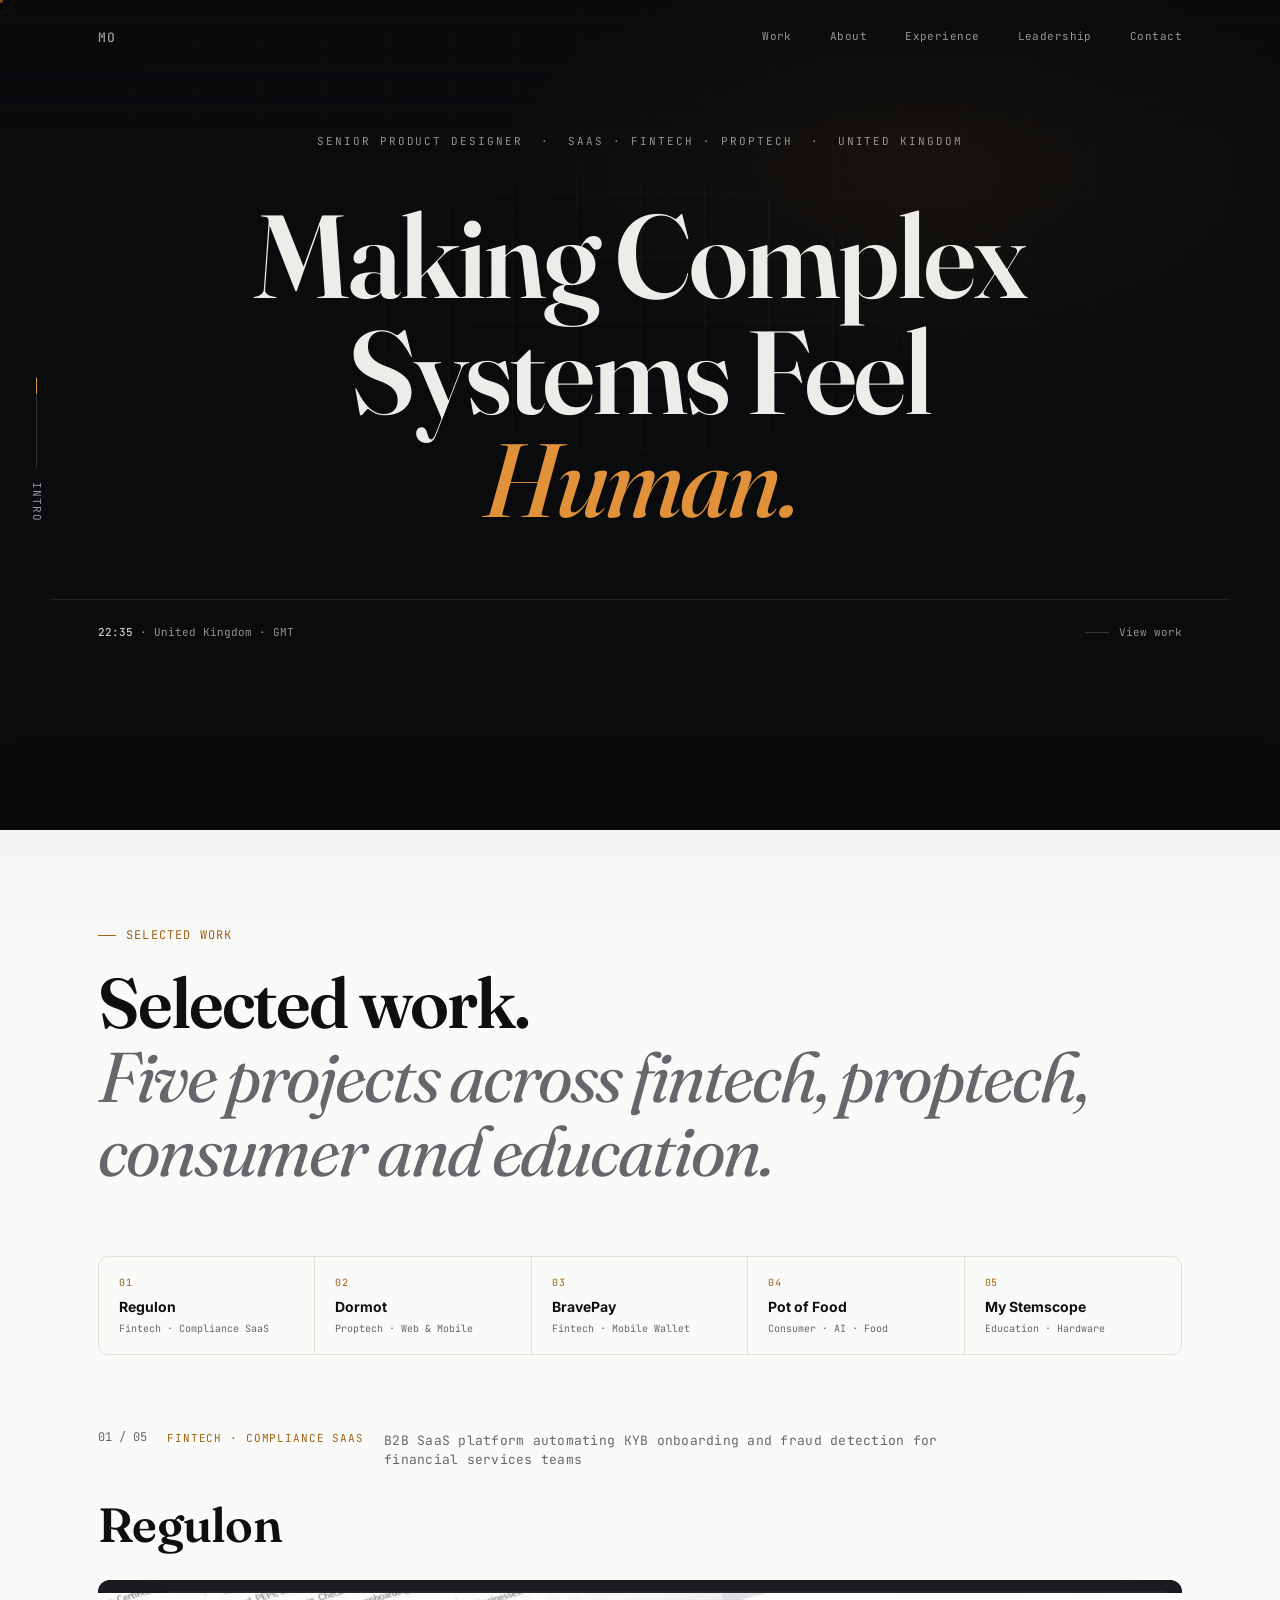
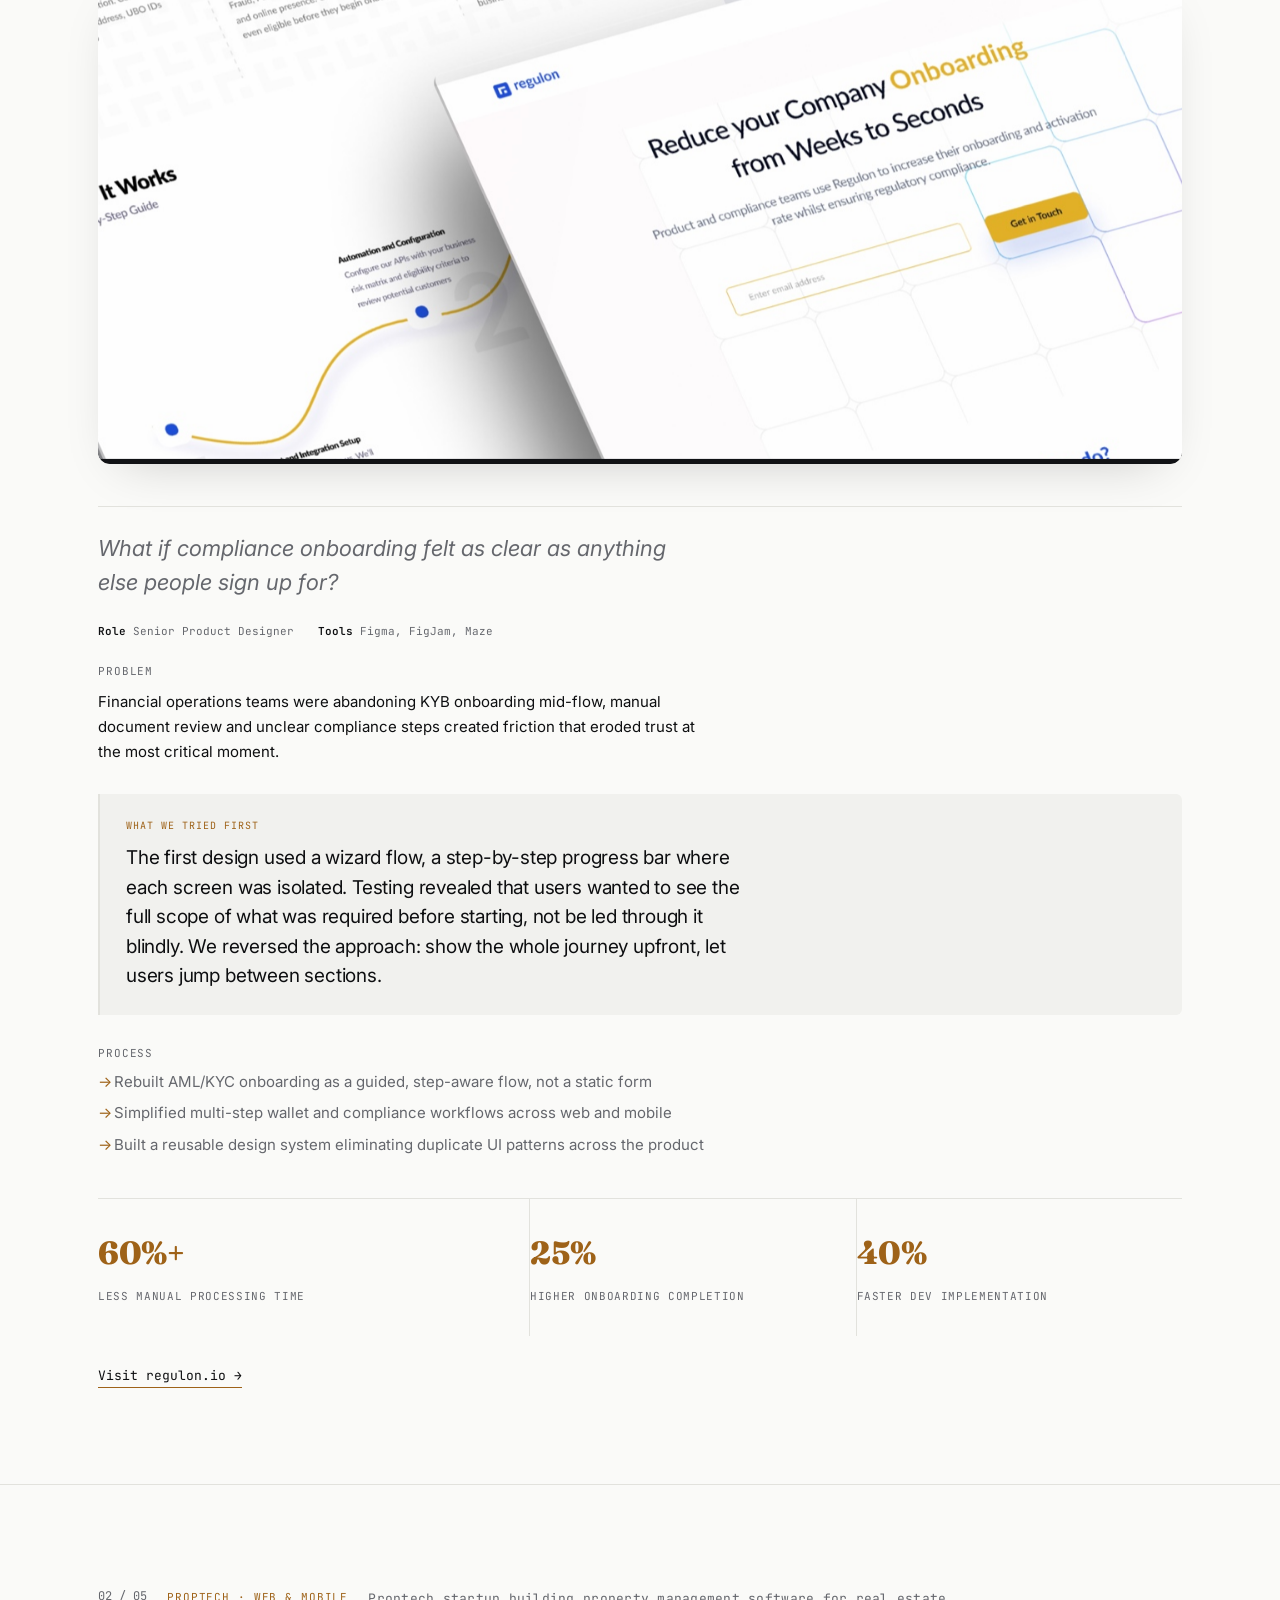
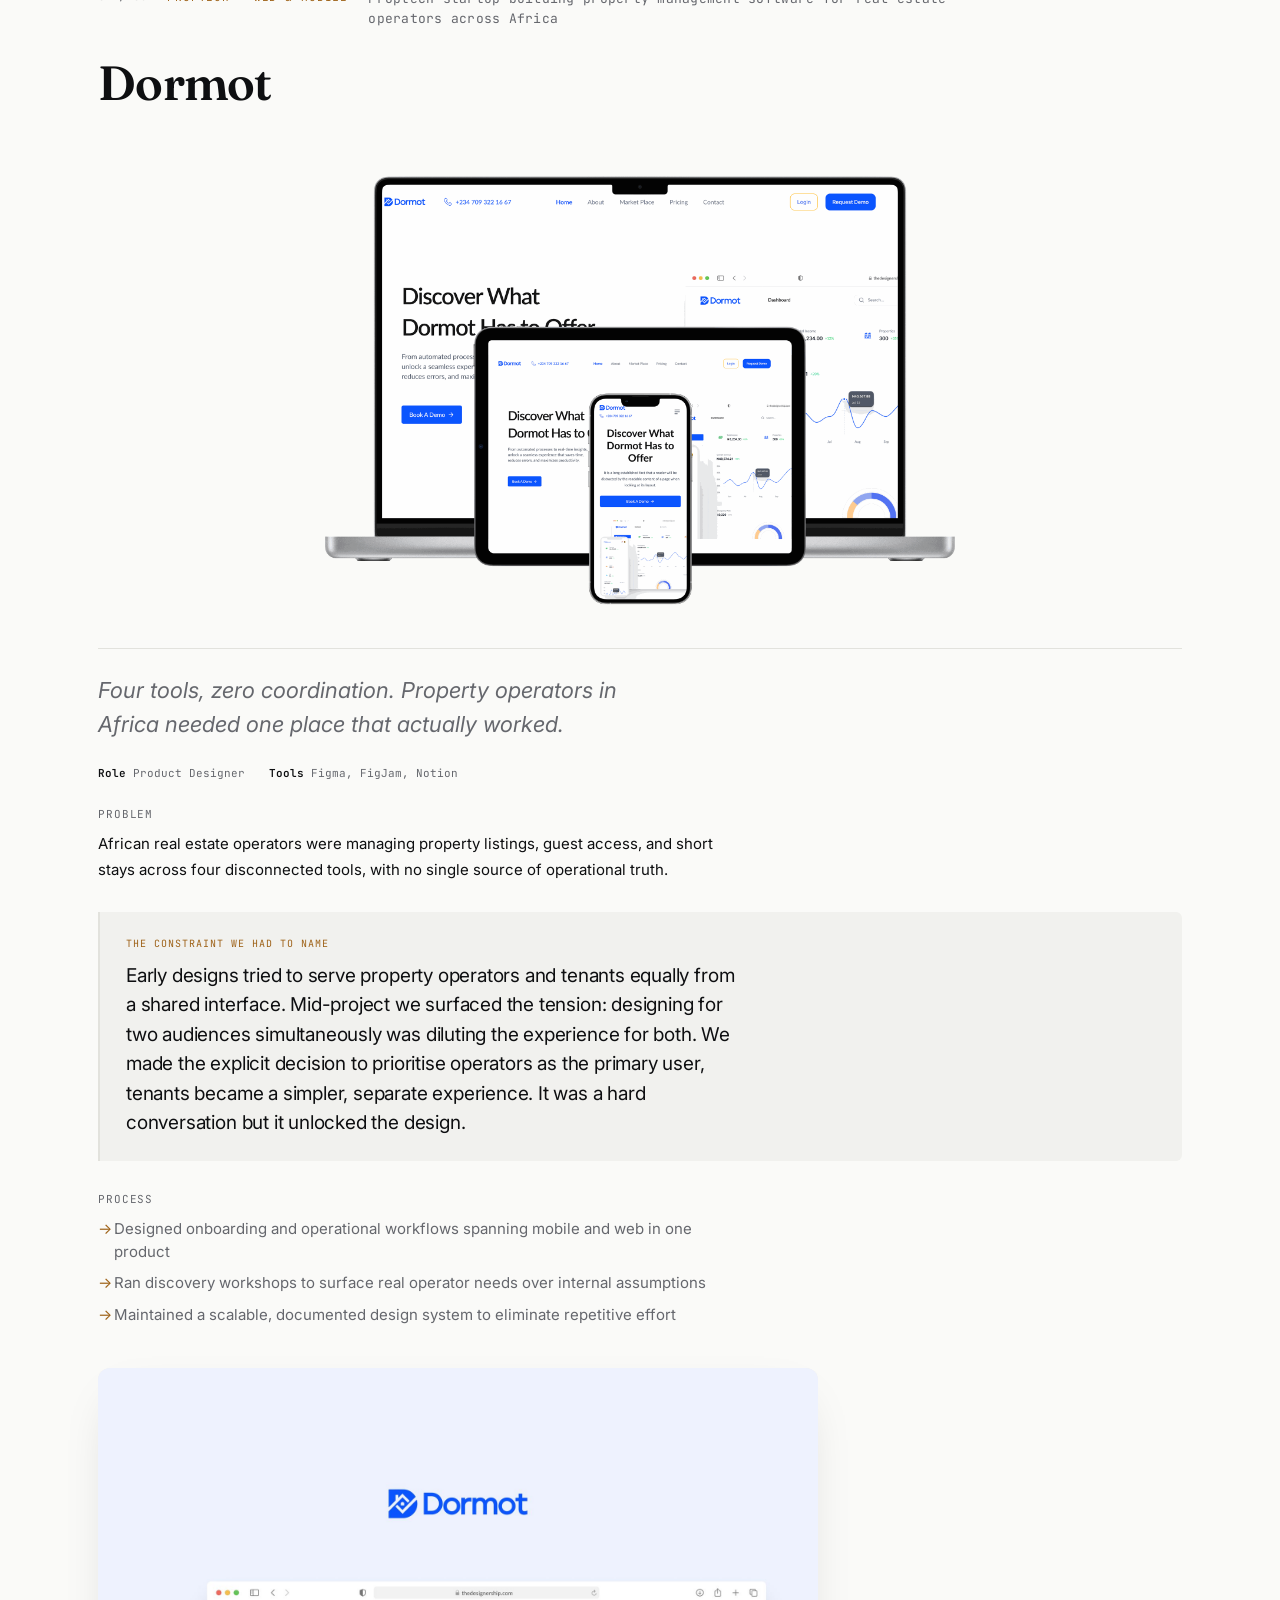
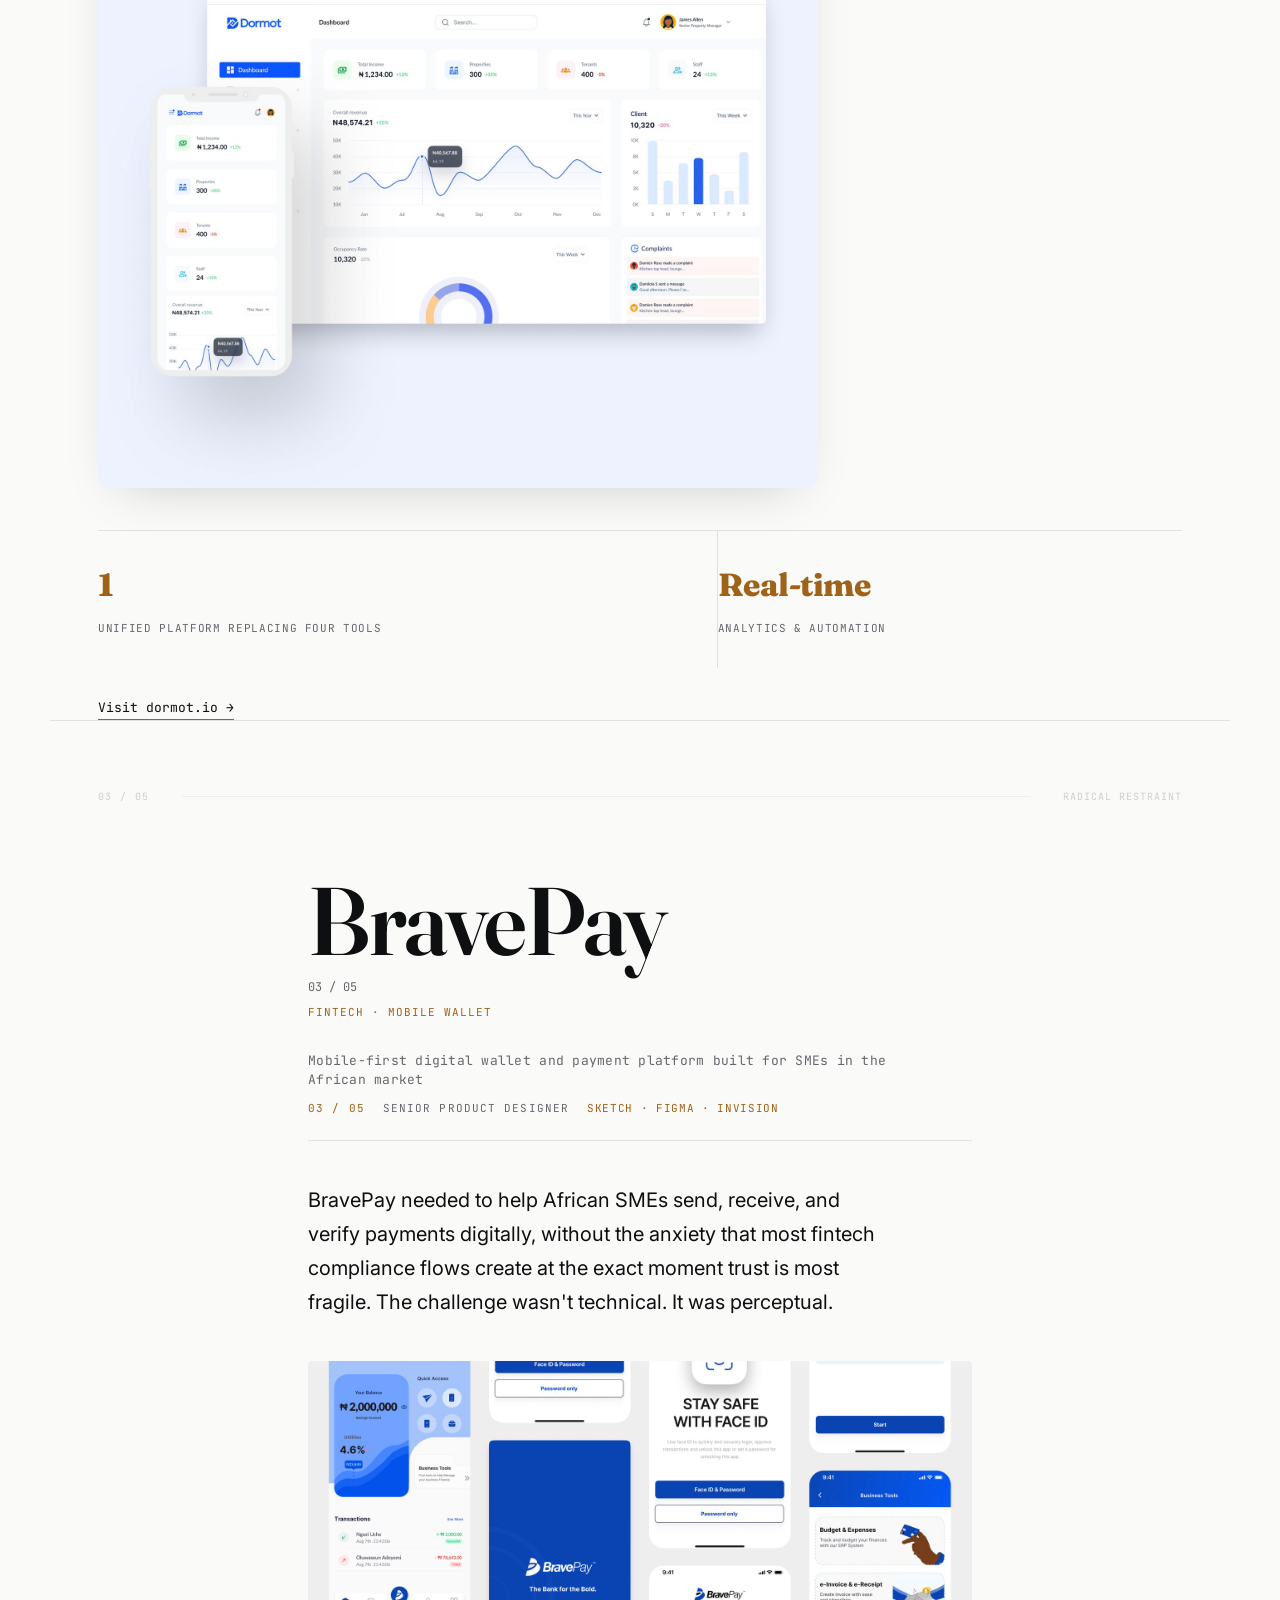
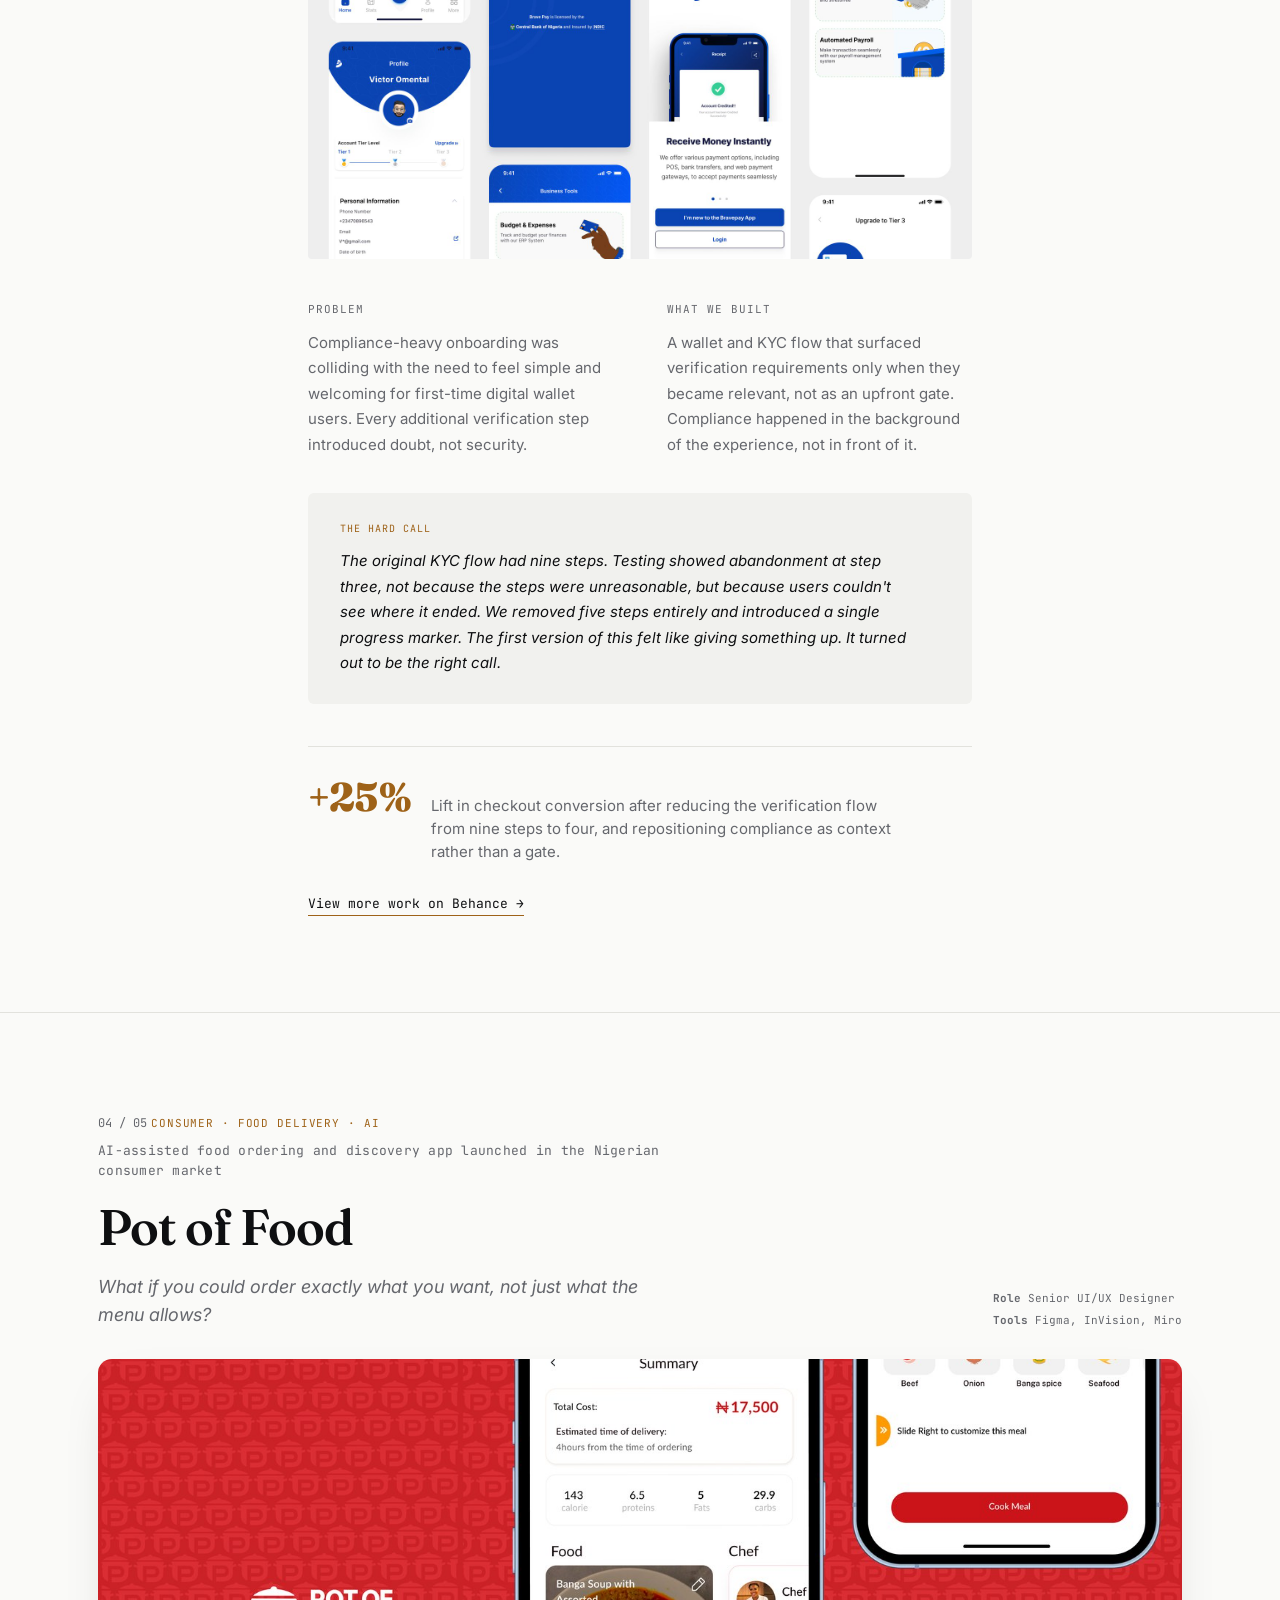
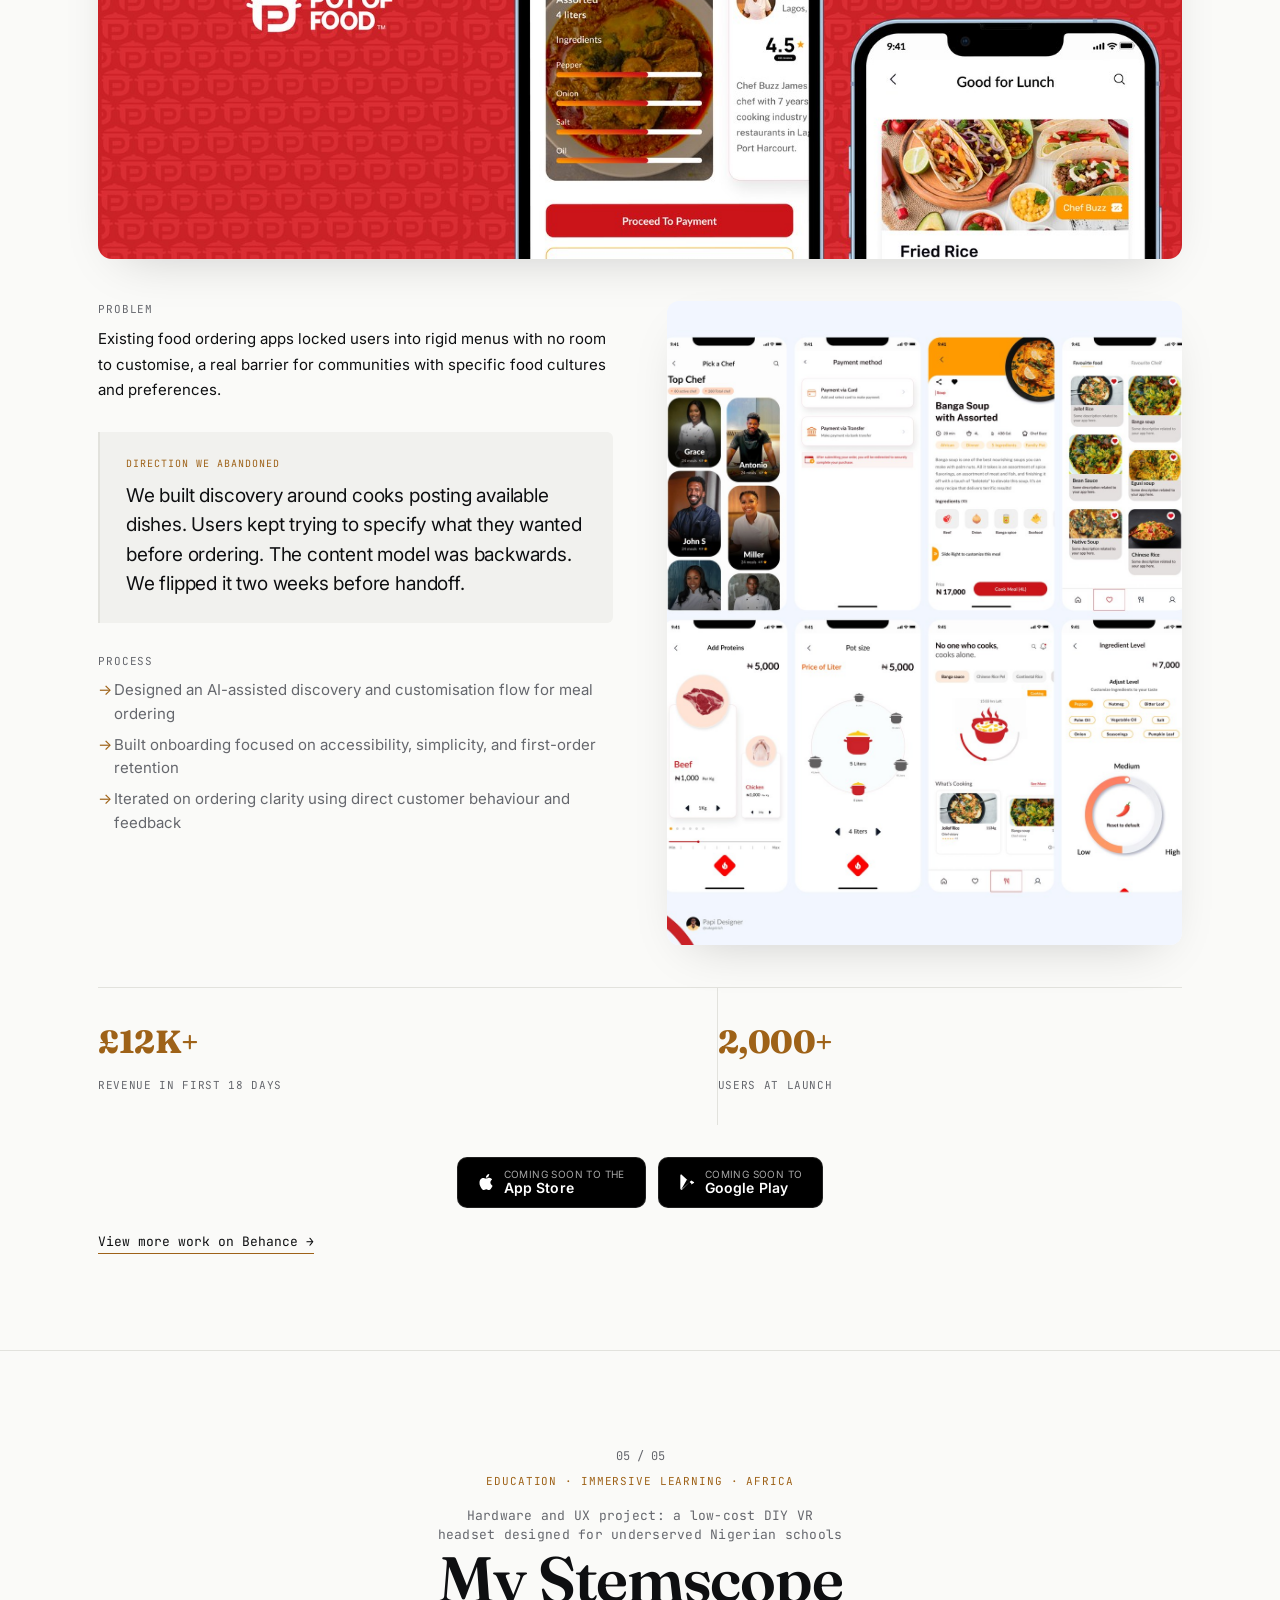
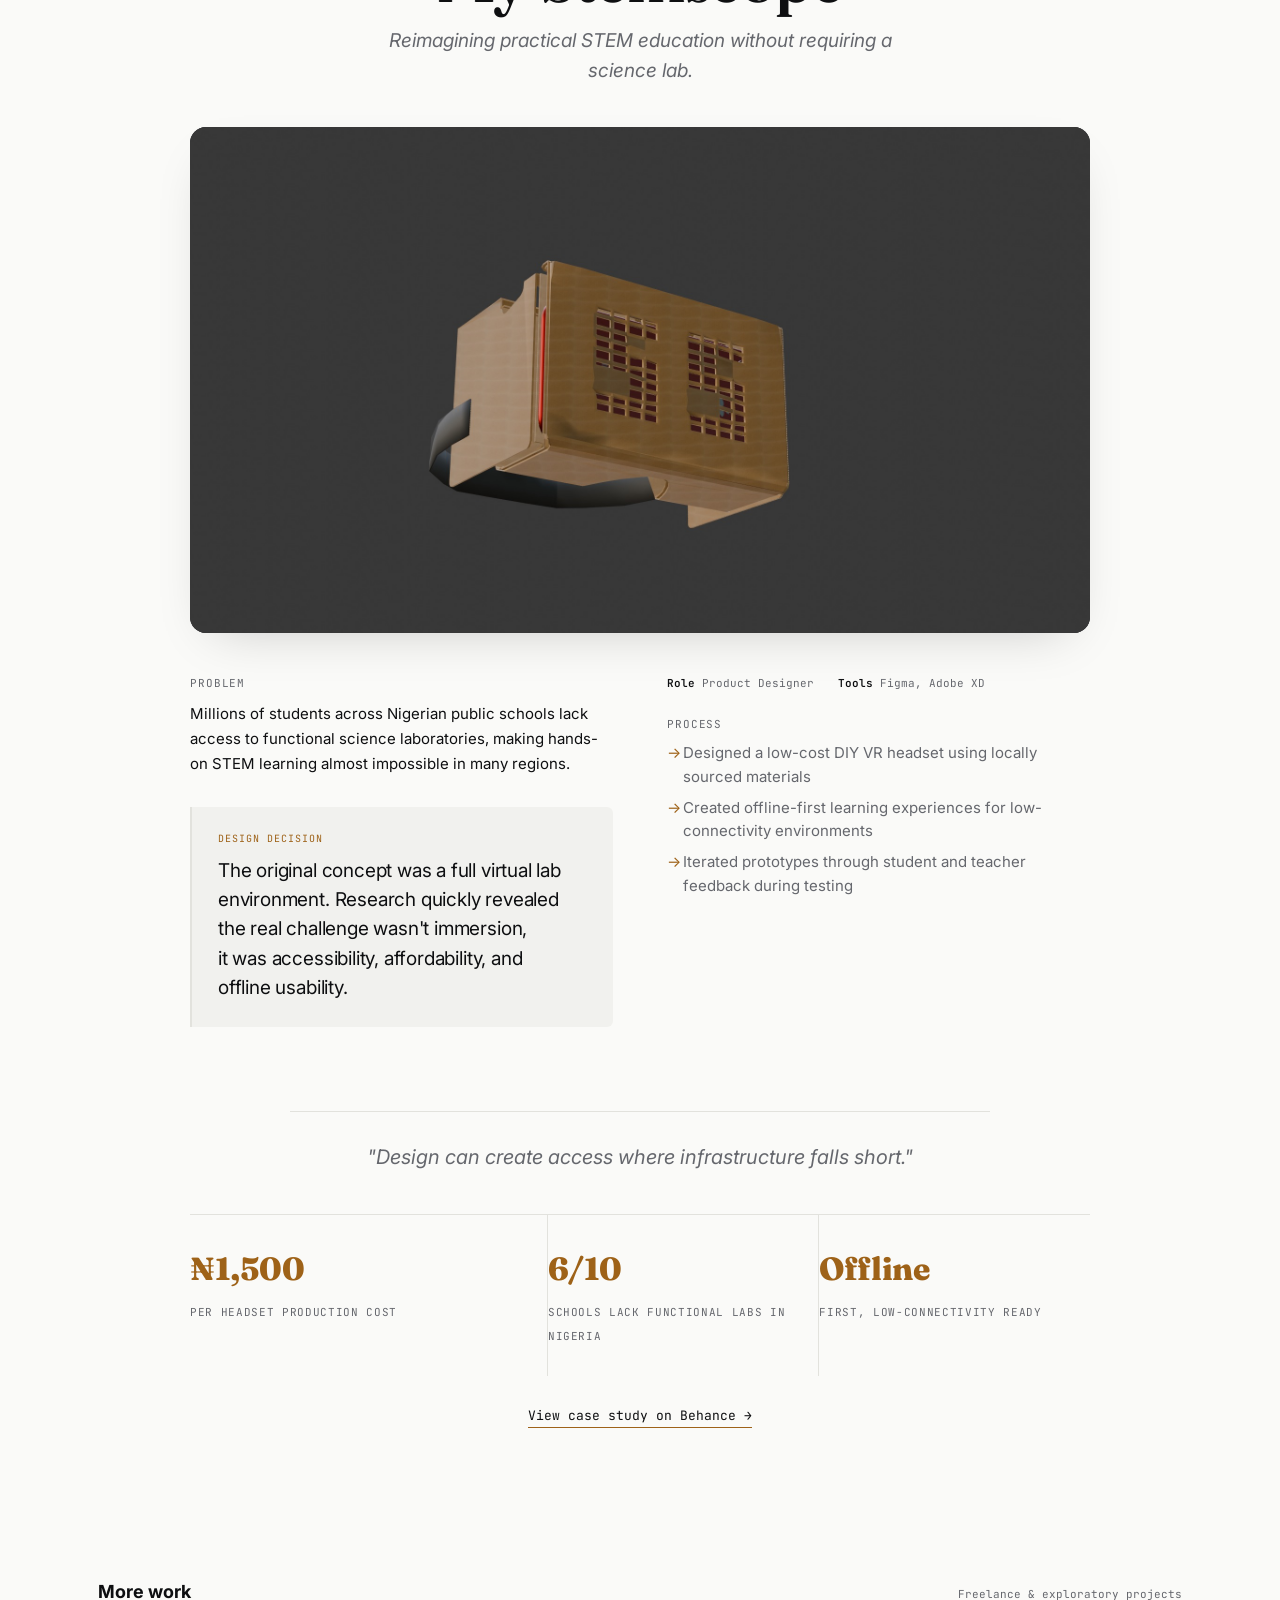
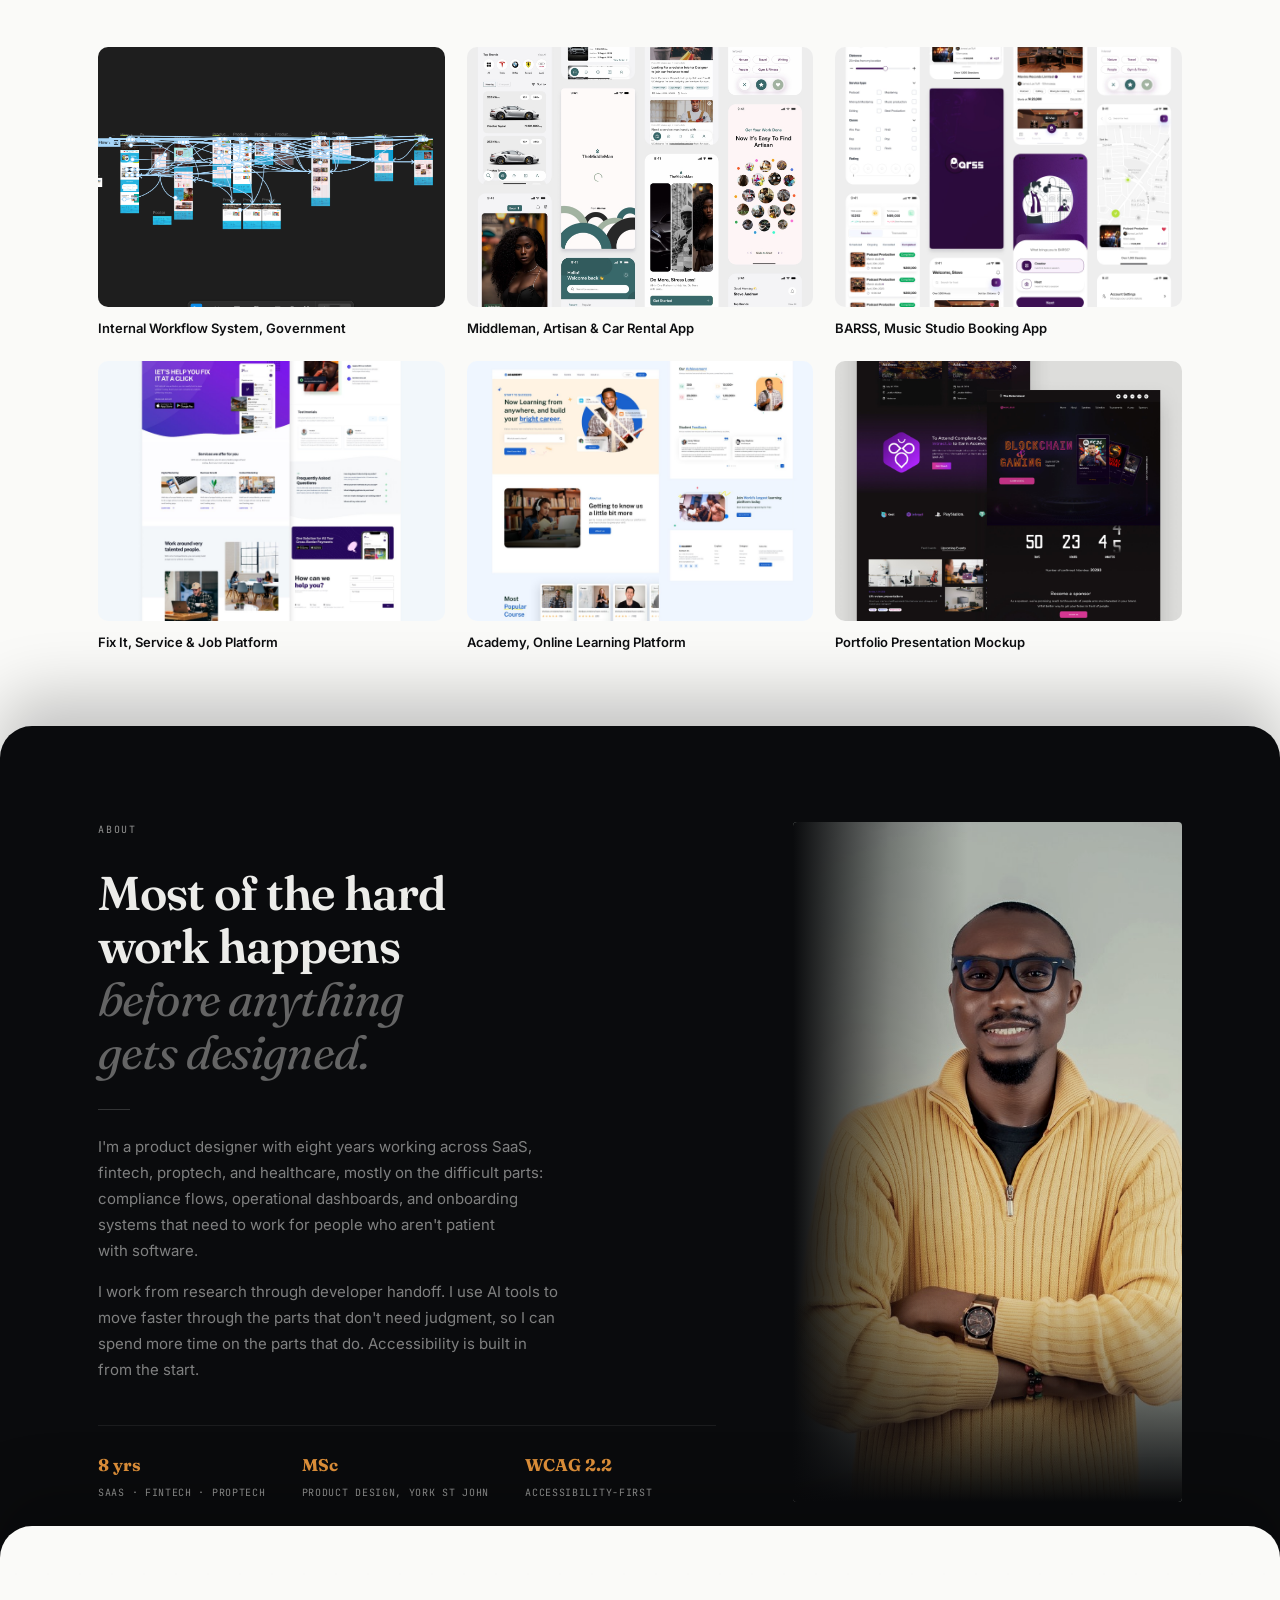
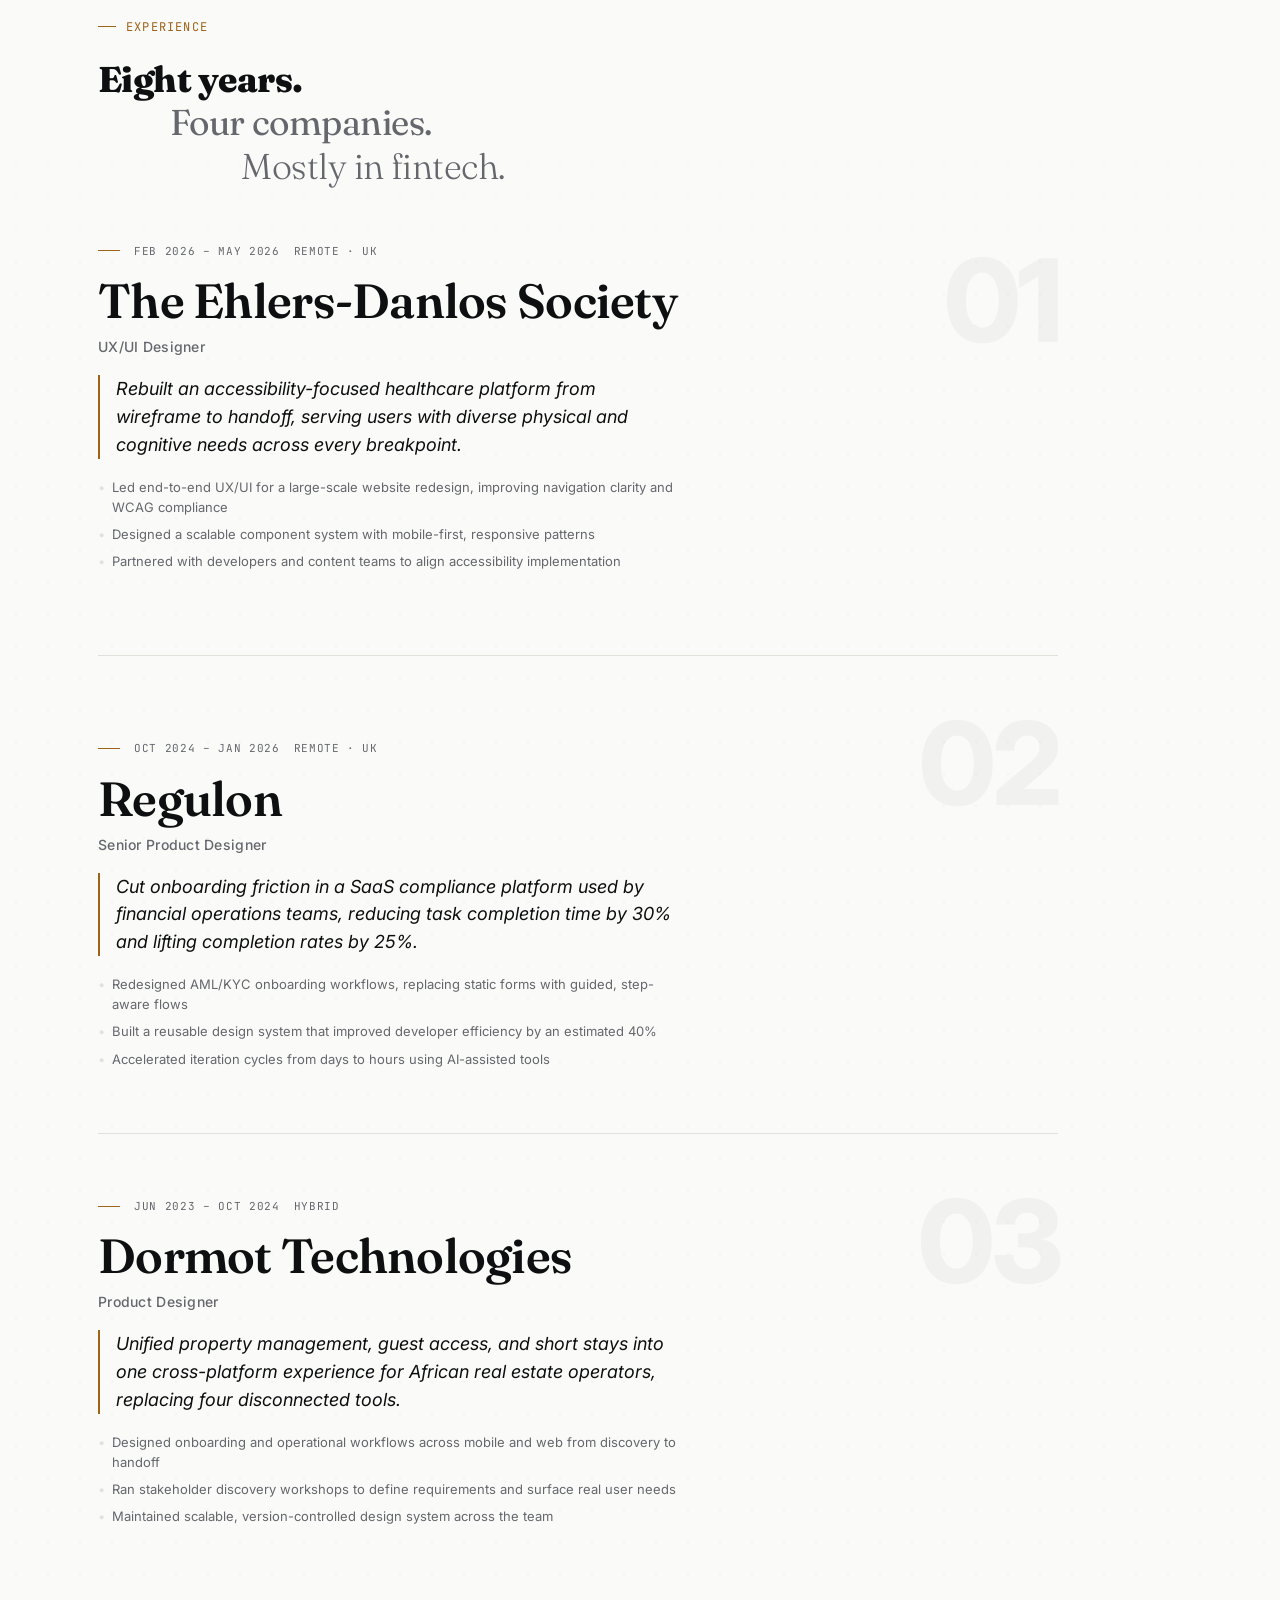
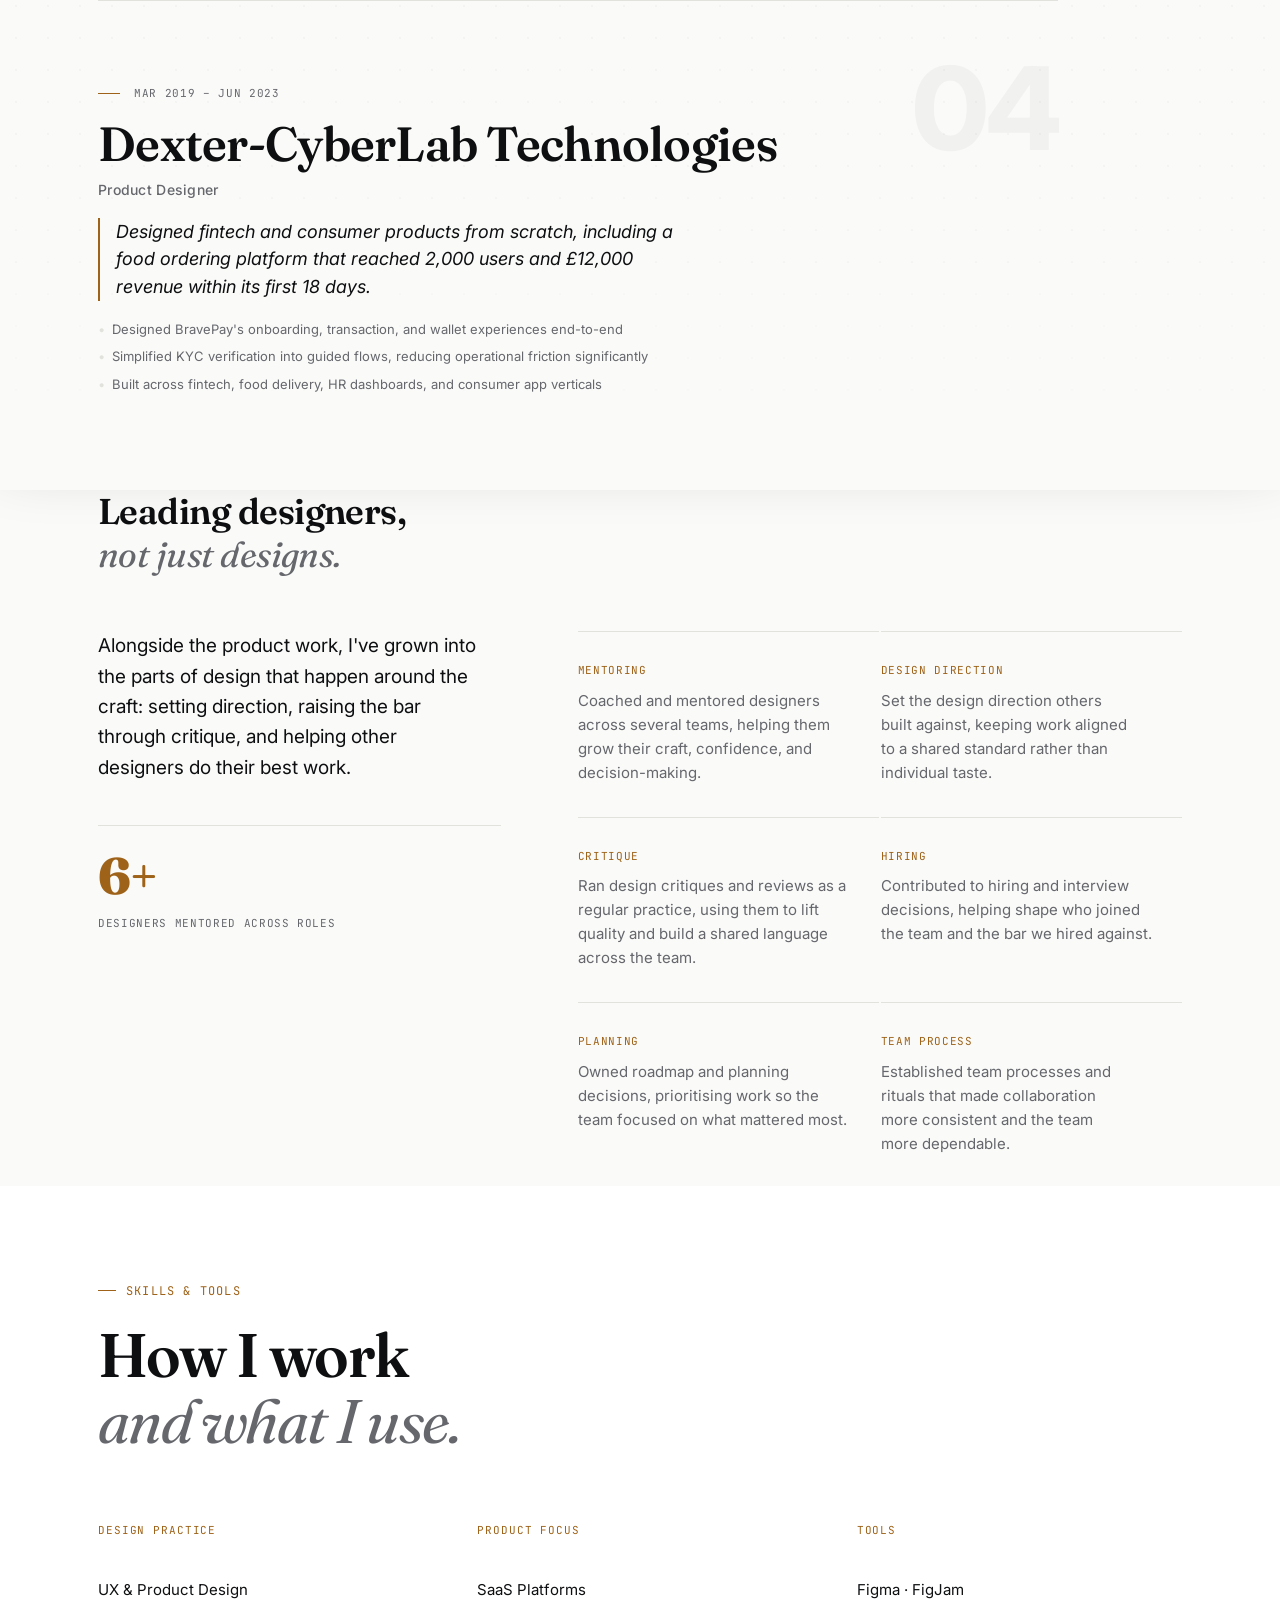
==== index.html @ 4328217f "Fix industry-tag punctuation and centered case-context wrap - Unify Pot of Food / My Stemscope indus" ====
<!DOCTYPE html>
<html lang="en">
<head>
<meta charset="UTF-8">
<meta name="viewport" content="width=device-width, initial-scale=1.0">
<title>Malcom Ovwighose — Senior Product Designer | United Kingdom</title>
<meta name="description" content="Senior product designer with 8 years across SaaS, fintech and proptech. Based in United Kingdom. Open to senior IC roles in the UK and Europe.">
<meta property="og:type"        content="website">
<meta property="og:title"       content="Malcom Ovwighose — Senior Product Designer">
<meta property="og:description" content="8 years designing scalable SaaS, fintech and proptech products. Available for senior roles in the UK and Europe.">
<meta property="og:url"         content="https://malcomdesigns.com">
<meta name="twitter:card"       content="summary_large_image">
<meta name="robots"             content="index, follow">
<meta name="theme-color"        content="#0A0B0D">
<meta name="color-scheme"       content="light dark">
<link rel="dns-prefetch" href="https://fonts.googleapis.com">
<link rel="preconnect" href="https://fonts.googleapis.com">
<link rel="preconnect" href="https://fonts.gstatic.com" crossorigin>
<link href="https://fonts.googleapis.com/css2?family=Fraunces:ital,opsz,wght@0,9..144,300..900;1,9..144,300..700&family=Inter:wght@300;400;500;600;700&family=JetBrains+Mono:wght@400;500&display=swap" rel="stylesheet">
<style>
  :root{
    /* Fluid spacing scale — scales smoothly across all viewports.
       Ceilings tuned for restraint: premium breathing room on desktop
       without becoming mathematically oversized, and a mid-range that
       compresses intelligently rather than ballooning. */
    --sp-1: 8px;
    --sp-2: 16px;
    --sp-3: 24px;
    --sp-4: clamp(24px, 3.5vw, 30px);
    --sp-5: clamp(30px, 4.2vw, 42px);
    --sp-6: clamp(36px, 5vw, 54px);
    --sp-7: clamp(44px, 6vw, 68px);
    --sp-8: clamp(56px, 8vw, 92px);

    /* Section rhythm — the vertical gap between major sections */
    --section-y: clamp(64px, 8vw, 96px);

    /* Curtain transition vocabulary — the shared gesture used at every
       chapter boundary where one section slides over the previous one.
       Consistent overlap depth, radius and shadow make the whole page
       feel like one orchestrated sequence rather than stacked containers. */
    --curtain-overlap: clamp(-72px, -6vw, -44px);
    --curtain-radius: 32px;
    --curtain-shadow: 0 -30px 64px rgba(0,0,0,0.22);

    /* Case-study visual elevation — one restrained shadow shared by every
       product image/mockup so no single case reads as over-produced.
       Soft, low-opacity: the image sits on the page, it doesn't perform. */
    --visual-shadow: 0 18px 50px -24px rgba(10,11,13,0.22);

    /* Hero height — bounded so it reads as cinematic without ever
       becoming excessive on tall/short viewports (no raw 100vh) */
    --hero-h: clamp(560px, 86vh, 780px);

    /* Unified content widths — one spine, capped reading measure */
    --w-page: 1180px;    /* full layout spine */
    --w-read: 720px;     /* comfortable reading measure */
    --w-media: 960px;    /* media / centered content */

    /* Fluid gutter — page side padding */
    --gutter: clamp(20px, 5vw, 48px);

    --black: #0A0B0D;
    --black-2: #131418;
    --black-line: rgba(255,255,255,0.10);
    --cream: #ECECE9;
    --cream-soft: #93959C;

    --paper: #FAFAF8;
    --paper-2: #F1F1EE;
    --paper-3: #E9E9E5;
    --ink: #0E0F11;
    --ink-soft: #65676D;
    --line: #E2E2DD;

    --accent: #9E6218;
    --accent-warm: #D4841F;  /* brighter amber for fills, borders, non-text */
    --accent-bright: #E0913A;
    --accent-ink: #9E6218;  /* alias: deeper ochre, AA-legible on light */
    --accent-soft: rgba(212,132,31,0.10);

    --display: 'Fraunces', Georgia, serif;
    --body: 'Inter', system-ui, sans-serif;
    --mono: 'JetBrains Mono', monospace;

    --ease: cubic-bezier(0.16, 1, 0.3, 1);
  }

  *{ margin:0; padding:0; box-sizing:border-box; }
  html{ scroll-behavior:smooth; }

  body{
    background: var(--black);
    color: var(--ink);
    font-family: var(--body);
    line-height: 1.5;
    -webkit-font-smoothing: antialiased;
    overflow-x: hidden;  /* guard: parallax/reveal transforms never shift the spine */
  }

  a{ color:inherit; text-decoration:none; }
  img{ max-width:100%; display:block; }
  ul{ list-style:none; }

  /* ---------------------------------------------------------
     ONE primary layout spine for the entire site.
     Every section-level container uses this single class so
     left/right edges always line up, on every breakpoint.
     Narrower reading measures (e.g. .sec-title, .about-body,
     .q-inner, .exp-chapters) are applied to INNER elements —
     never by swapping the outer container's max-width.
  --------------------------------------------------------- */
  .wrap{ max-width: var(--w-page); margin: 0 auto; padding: 0 var(--gutter); width: 100%; }

  ::selection{ background: var(--accent); color: #fff; }

  /* =========================================================
     NAV, frameless, floating, atmospheric
  ========================================================= */

  .nav-progress{
    position: fixed;
    top: 0; left: 0;
    height: 1px;
    width: 0%;
    background: var(--accent);
    z-index: 200;
    pointer-events: none;
    transition: background 0.5s ease;
  }
  body.nav-on-dark .nav-progress{ background: rgba(255,255,255,0.28); }

  header.nav{
    position: fixed;
    top: 0; left: 0; right: 0;
    z-index: 100;
    padding: 28px 0;
    pointer-events: none;
  }

  /* Legibility scrim, guarantees the logo/nav text stays readable
     over busy case-study imagery scrolling beneath the fixed header,
     independent of the section-level dark/light heuristic. Matched
     to the current text color so it stays invisible on plain
     background and only does work when it's actually needed. */
  header.nav::before{
    content: "";
    position: absolute;
    inset: 0;
    height: 130px;
    pointer-events: none;
    opacity: 0;
    transition: opacity 0.4s ease;
    background: linear-gradient(to bottom, rgba(10,11,13,0.5), transparent);
  }
  body.nav-on-dark header.nav::before{ opacity: 1; }
  body.nav-on-light header.nav::before{
    opacity: 1;
    background: linear-gradient(to bottom, rgba(250,250,248,0.65), transparent);
  }

  .nav-inner{
    display: flex;
    align-items: center;
    justify-content: space-between;
    pointer-events: none;
  }

  .nav-logo,
  nav.nav-links,
  .nav-menu-btn{ pointer-events: all; }

  .nav-logo{
    font-family: var(--mono);
    font-size: 13px;
    font-weight: 500;
    color: var(--cream);
    letter-spacing: 0.04em;
    display: flex;
    align-items: center;
    overflow: hidden;
    white-space: nowrap;
    transition: color 0.45s var(--ease);
  }
  body.nav-on-light .nav-logo{ color: var(--ink); }

  .logo-mark{ display: inline-block; flex-shrink: 0; }

  .logo-expand{
    display: inline-block;
    max-width: 0;
    overflow: hidden;
    opacity: 0;
    transition: max-width 0.55s var(--ease), opacity 0.4s ease;
    white-space: nowrap;
  }
  .nav-logo:hover .logo-expand{ max-width: 220px; opacity: 0.65; }

  nav.nav-links{ display: flex; gap: 38px; align-items: center; }

  nav.nav-links a{
    font-family: var(--mono);
    font-size: 11px;
    letter-spacing: 0.04em;
    text-transform: capitalize;
    color: rgba(236,236,233,0.62);
    position: relative;
    padding-bottom: 3px;
    transition: color 0.3s ease;
  }
  body.nav-on-light nav.nav-links a{ color: rgba(14,15,17,0.62); }

  nav.nav-links a::after{
    content: "";
    position: absolute; left: 0; bottom: 0;
    width: 100%; height: 1px;
    background: currentColor;
    transform: scaleX(0);
    transform-origin: right;
    transition: transform 0.35s var(--ease);
  }
  nav.nav-links a:hover{ color: var(--cream); }
  body.nav-on-light nav.nav-links a:hover{ color: var(--ink); }
  nav.nav-links a:hover::after,
  nav.nav-links a.is-active::after{ transform: scaleX(1); transform-origin: left; }
  nav.nav-links a.is-active{ color: rgba(236,236,233,0.82); }
  body.nav-on-light nav.nav-links a.is-active{ color: rgba(14,15,17,0.72); }

  .nav-menu-btn{
    display: none;
    font-family: var(--mono);
    font-size: 11px;
    letter-spacing: 0.06em;
    text-transform: lowercase;
    color: rgba(236,236,233,0.55);
    background: none;
    border: none;
    padding: 0;
    transition: color 0.3s ease;
  }
  body.nav-on-light .nav-menu-btn{ color: rgba(14,15,17,0.62); }
  body.nav-on-light .nav-menu-btn:hover{ color: var(--ink); }

  .nav-overlay{
    position: fixed; inset: 0;
    z-index: 150;
    background: var(--black);
    display: flex;
    flex-direction: column;
    justify-content: center;
    padding: 60px 32px;
    overflow-y: auto;
    opacity: 0;
    pointer-events: none;
    transition: opacity 0.4s var(--ease);
  }
  .nav-overlay.is-open{ opacity: 1; pointer-events: all; }
  .nav-overlay .close-btn{
    position: absolute; top: 26px; right: 28px;
    font-family: var(--mono); font-size: 11px;
    letter-spacing: 0.06em; text-transform: lowercase;
    color: var(--cream-soft); background: none; border: none; padding: 0;
  }
  .nav-overlay nav{ display: flex; flex-direction: column; gap: 4px; }
  .nav-overlay nav a{
    font-family: var(--display);
    font-size: clamp(38px, 10vw, 68px);
    font-weight: 800;
    letter-spacing: -0.025em;
    color: var(--cream); opacity: 1;
    transition: opacity 0.22s ease; display: block;
  }
  /* Dim-then-brighten discovery effect is a mouse affordance only —
     touch devices have no persistent hover, so the overlay's only
     navigation must stay fully legible by default there. */
  @media (pointer: fine){
    .nav-overlay nav a{ opacity: 0.14; }
    .nav-overlay nav a:hover{ opacity: 1; }
  }
  .nav-overlay .overlay-foot{
    position: absolute; bottom: 36px; left: 32px;
    font-family: var(--mono); font-size: 11px;
    color: var(--cream-soft); letter-spacing: 0.05em;
  }

  .dot{
    width:6px; height:6px; border-radius:50%;
    background: var(--accent-bright);
    animation: pulse 2.4s ease-in-out infinite;
  }
  @keyframes pulse{
    0%,100%{ box-shadow: 0 0 0 3px rgba(224,145,58,0.25); }
    50%{ box-shadow: 0 0 0 6px rgba(224,145,58,0.12); }
  }

  @media (max-width: 980px){
    nav.nav-links{ display: none; }
    .nav-menu-btn{ display: block; }
    header.nav{ padding: 22px 0; }
  }

  /* =========================================================
     HERO  (pinned curtain-reveal)
  ========================================================= */
  .hero-pin-wrap{ position:relative; height: calc(var(--hero-h) + 160px); }

  .hero{
    position: sticky;
    top: 0;
    height: var(--hero-h);
    display:flex;
    flex-direction: column;
    justify-content: center;
    background:
      radial-gradient(ellipse 55% 45% at 72% 22%, rgba(212,132,31,0.06), transparent 62%),
      var(--black);
    color: var(--cream);
    overflow: hidden;
  }

  .hero-grain{
    position:absolute; inset:0;
    background-image: linear-gradient(var(--black-line) 1px, transparent 1px), linear-gradient(90deg, var(--black-line) 1px, transparent 1px);
    background-size: 64px 64px;
    opacity: 0.26;
    mask-image: radial-gradient(ellipse 80% 70% at 50% 40%, black 10%, transparent 75%);
  }

  .hero-content{ position:relative; z-index:2; }

  /* =========================================================
     HERO, stripped editorial. Intrigue first, detail later.
  ========================================================= */

  /* Extremely restrained eyebrow, barely there */
  .hero-pre{
    font-family: var(--mono);
    font-size: 11px;
    color: rgba(236,236,233,0.6);
    text-transform: uppercase;
    letter-spacing: 0.18em;
    margin-bottom: 48px;
    text-align: center;
  }

  /* Centered hero headline */
  .hero-head{
    font-family: var(--display);
    font-size: clamp(52px, 9.5vw, 118px);
    font-weight: 600;
    font-optical-sizing: auto;
    line-height: 0.98;
    letter-spacing: -0.02em;
    margin-bottom: 0;
    text-align: center;
  }

  .hl{ display: block; }

  .hl-1{ color: var(--cream); }
  .hl-2{ color: var(--cream); }

  /* Line 3: "Human." — the signature. Warm amber italic serif,
     the one editorial flourish that carries the whole thesis. */
  .hl-3{
    color: var(--accent-bright);
    font-style: italic;
    font-weight: 500;
    font-size: clamp(46px, 8.4vw, 104px);
  }

  .hero-foot{
    position: relative;
    z-index: 2;
    display: flex;
    justify-content: space-between;
    align-items: center;
    margin-top: var(--sp-7);
    padding-top: 24px;
    border-top: 1px solid var(--black-line);
  }

  .hero-foot .meta{
    font-family: var(--mono);
    font-size: 11px;
    color: rgba(236,236,233,0.6);
  }
  .hero-foot .meta strong{ color: rgba(236,236,233,0.85); font-weight: 500; }

  .scroll-cue{
    display: flex; align-items: center; gap: 10px;
    font-family: var(--mono); font-size: 11px; color: rgba(236,236,233,0.6);
  }
  .scroll-cue .line{
    width: 24px; height: 1px; background: rgba(236,236,233,0.2);
    position: relative; overflow: hidden;
  }
  .scroll-cue .line::after{
    content: ""; position: absolute; left: -100%; top: 0; width: 100%; height: auto;
    background: var(--accent-bright);
    animation: scrollLine 2.2s ease-in-out infinite;
  }
  @keyframes scrollLine{
    0%{ left:-100%; } 50%{ left:0; } 100%{ left:100%; }
  }

  /* Hero entrance, lines arrive with staggered delay */
  @keyframes heroIn{
    from{ opacity: 0; transform: translateY(20px); }
    to{ opacity: 1; transform: translateY(0); }
  }
  .hero-pre{  animation: heroIn 0.8s var(--ease) 0.1s both; }
  .hl-1{      animation: heroIn 0.9s var(--ease) 0.2s both; }
  .hl-2{      animation: heroIn 0.9s var(--ease) 0.34s both; }
  .hl-3{      animation: heroIn 0.9s var(--ease) 0.48s both; }
  .hero-foot{ animation: heroIn 0.8s var(--ease) 0.62s both; }

  /* =========================================================
     SHEET  (the light surface that slides over the hero)
  ========================================================= */
  main.sheet{
    position: relative;
    z-index: 5;
    /* Opening gesture: slightly deeper than the interior curtains so the
       first reveal feels grand, but in the same family for cohesion */
    margin-top: clamp(-104px, -9vw, -64px);
    background: var(--paper);
    border-radius: var(--curtain-radius) var(--curtain-radius) 0 0;
    box-shadow: var(--curtain-shadow);
  }

  section{ position: relative; }

  /* section vertical rhythm, intentionally varied */
  #work        { padding: var(--section-y) 0 var(--sp-6); }    /* work: generous top, tighter base, flows into case studies */
  #about   { /* height controlled by sticky, no padding needed */ }
  #experience  { padding: var(--section-y) 0; } /* dense content, medium breathing */
  #skills      { padding: var(--section-y) 0; }    /* expansive pause, minimal content needs maximum air */
  
  /* sheet entrance top padding — fluid, so it scales calmly instead of
     jumping between breakpoints */
  main.sheet > #work:first-child { padding-top: clamp(56px, 9vw, 96px); }

  .eyebrow-label{
    font-family: var(--mono);
    font-size: 12px;
    color: var(--accent);
    text-transform: uppercase;
    letter-spacing: 0.1em;
    margin-bottom: 22px;
    display:flex;
    align-items:center;
    gap: 10px;
  }
  .eyebrow-label::before{ content:""; width:18px; height:1px; background: var(--accent); }

  .sec-title{
    font-family: var(--display);
    font-size: clamp(28px, 3.4vw, 44px);
    font-weight: 600;
    font-optical-sizing: auto;
    letter-spacing: -0.015em;
    line-height: 1.16;
    max-width: 760px;
    margin-bottom: var(--sp-7);
  }
  .sec-title .soft{ color: var(--ink-soft); font-weight: 400; font-style: italic; }

  /* XL: editorial opener, wide, dramatic, broken lines */
  .sec-title--xl{
    font-size: clamp(38px, 5.5vw, 76px);
    max-width: 100%;
    margin-bottom: var(--sp-7);
    line-height: 1.05;
    letter-spacing: -0.03em;
  }

  /* tight: dense section header, smaller, left-anchored */
  .sec-title--tight{
    font-size: clamp(26px, 2.8vw, 38px);
    max-width: 480px;
    margin-bottom: var(--sp-6);
    line-height: 1.22;
  }

  /* breathe: expansive section, large but airy */
  .sec-title--breathe{
    font-size: clamp(34px, 4.8vw, 64px);
    max-width: 100%;
    margin-bottom: var(--sp-7);
    line-height: 1.08;
    letter-spacing: -0.025em;
  }

  /* =========================================================
     CASE STUDIES
  ========================================================= */
  /* shared content primitives, reused across all four case layouts */
  .case-number{
    font-family: var(--mono);
    font-size: 12px;
    color: var(--ink-soft);
    margin-bottom: 18px;
    white-space: nowrap;
    flex-shrink: 0;
  }

  .case-industry{
    font-family: var(--mono);
    font-size: 11px;
    color: var(--accent);
    text-transform: uppercase;
    letter-spacing: 0.08em;
    margin-bottom: 16px;
    white-space: nowrap;
    flex-shrink: 0;
  }

  .case-block{ margin-bottom: var(--sp-4); }
  .case-block .lbl{
    font-family: var(--mono);
    font-size: 11px;
    color: var(--ink-soft);
    text-transform: uppercase;
    letter-spacing: 0.08em;
    margin-bottom: 9px;
    display:block;
  }
  .case-block p{ font-size: 15px; color: var(--ink); line-height: 1.68; max-width: 620px; }
  .case-block ul{ display:flex; flex-direction:column; gap:8px; max-width: 620px; }
  .case-block ul li{
    font-size: 15px;
    color: var(--ink-soft);
    padding-left: 16px;
    position: relative;
    line-height: 1.55;
  }
  .case-block ul li::before{ content:"→"; position:absolute; left:0; color: var(--accent); }

  .case-outcomes{
    display:flex;
    gap: 28px;
    flex-wrap: wrap;
    margin-top: 32px;
    padding-top: 26px;
    border-top: 1px solid var(--line);
  }
  .case-outcomes .stat .num{
    font-family: var(--display);
    font-size: 28px;
    font-weight: 800;
    color: var(--accent);
    display:block;
    letter-spacing: -0.01em;
  }
  .case-outcomes .stat .lbl{
    font-family: var(--mono);
    font-size: 11px;
    color: var(--ink-soft);
    text-transform: uppercase;
    letter-spacing: 0.05em;
  }

  .case-link{
    display:inline-flex;
    align-items:center;
    gap: 8px;
    margin-top: var(--sp-4);
    font-family: var(--mono);
    font-size: 13px;
    color: var(--ink);
    border-bottom: 1px solid var(--accent);
    padding-bottom: 2px;
    transition: color 0.25s ease, gap 0.25s ease;
  }
  .case-link:hover{ color: var(--accent); gap: 12px; }

  .case-meta-row{
    display: flex; flex-wrap: wrap; gap: var(--sp-1) var(--sp-3);
    font-family: var(--mono); font-size: 11px; color: var(--ink-soft);
    margin-bottom: var(--sp-3);
  }
  .case-meta-row strong{ color: var(--ink); font-weight: 600; }

  /* breakout bleed utility */
  .bleed{
    width: 100vw;
    position: relative;
    left: 50%;
    right: 50%;
    margin-left: -50vw;
    margin-right: -50vw;
  }

  /* ---------------------------------------------------------
     CASE WRAPPER, generic spacing only, composition is per-recipe
  --------------------------------------------------------- */
  .case-art{ position: relative; padding: var(--section-y) 0; }
  .case-art:first-of-type{ padding-top: 0; }

  /* ===========================================================
     RECIPE A, bleed image, overlapping title card  (Case 01)
  =========================================================== */
  .case-art--bleed .case-meta-top{
    display: flex; align-items: center; flex-wrap: wrap; gap: 6px 20px; margin-bottom: var(--sp-4);
  }
  .case-art--bleed .case-meta-top .case-context{ flex-basis: 100%; }

  /* Contained image, no bleed, stays within wrap */
  .case-art--bleed .case-visual-contained{
    border-radius: 12px;
    overflow: hidden;
    background: var(--paper-2);
    box-shadow: var(--visual-shadow);
    margin-bottom: var(--sp-5);
  }
  .case-art--bleed .case-visual-contained img{
    width: 100%;
    display: block;
    max-height: min(50vh, 440px);
    object-fit: cover;
    will-change: transform;
  }

  /* Title: normal flow, before case body, no negative margin trick */
  .case-01-title{
    font-family: var(--display);
    font-size: clamp(30px, 4.2vw, 48px);
    font-weight: 600;
    font-optical-sizing: auto;
    letter-spacing: -0.015em;
    line-height: 1.04;
    margin-bottom: var(--sp-4);
  }

  .case-art--bleed .case-body{
    display:grid;
    grid-template-columns: 1.1fr 0.9fr;
    gap: 70px;
    margin-top: 28px;
    align-items: start;
  }

  /* ===========================================================
     RECIPE B, full-width product showcase  (Case 02, Dormot)
  =========================================================== */

  /* Hero visual: a transparent device-mockup composite that already
     carries its own bezels/shadows, so it floats directly on the
     page rather than sitting inside another frame */
  .case-visual-float{
    margin-bottom: var(--sp-5);
    text-align: center;
  }
  .case-visual-float img{
    width: auto;
    max-width: 100%;
    max-height: min(52vh, 480px);
    display: block;
    margin: 0 auto;
  }

  /* Secondary visual: a supporting product close-up inserted
     mid-narrative — left-aligned to the spine so it stays on the
     same editorial axis as the surrounding narrative blocks */
  .case-secondary-visual{
    max-width: 720px;
    margin: var(--sp-5) 0;
    border-radius: 12px;
    overflow: hidden;
    background: var(--paper-2);
    box-shadow: var(--visual-shadow);
  }
  .case-secondary-visual img{
    width: 100%;
    display: block;
  }

  /* ===========================================================
     RECIPE C, typography-led stat hero, rotated floating image (Case 03)
  =========================================================== */
  .case-art--stat{
    display:grid;
    grid-template-columns: 1.15fr 0.85fr;
    gap: 50px;
    align-items: center;
  }
  .case-art--stat .stat-hero{ position: relative; }
  .case-art--stat .stat-giant{
    font-family: var(--display);
    font-size: clamp(90px, 11vw, 180px);
    font-weight: 800;
    letter-spacing: -0.03em;
    line-height: 0.9;
    color: var(--accent);
    margin-bottom: 14px;
  }
  .case-art--stat .stat-giant-lbl{
    font-family: var(--mono);
    font-size: 13px;
    color: var(--ink-soft);
    text-transform: uppercase;
    letter-spacing: 0.08em;
    margin-bottom: 50px;
    display:block;
  }
  .case-art--stat h3{
    font-size: clamp(22px, 2.6vw, 30px);
    font-weight: 800;
    letter-spacing: -0.015em;
    margin-bottom: 20px;
  }
  .case-art--stat .float-visual{
    transform: none; /* rotation now handled by phone-layers children */
    border-radius: 0;
    overflow: visible;
    box-shadow: none;
    background: none;
    max-width: 380px;
    margin: 0 auto;
  }
  .case-art--stat .float-visual img{ width:100%; display:block; }

  /* ===========================================================
     RECIPE D, full-bleed close, magazine columns + pull quote (Case 04)
  =========================================================== */
  .case-art--magazine .bleed-visual{
    overflow: visible;
    margin-bottom: 56px;
  }
  .case-art--magazine .bleed-visual img{ width:100%; display:block; max-height: min(64vh, 560px); object-fit: cover; will-change: transform; }

  .case-art--magazine .mag-head{
    display:flex; justify-content: space-between; align-items:flex-end;
    margin-bottom: 44px; flex-wrap: wrap; gap: 20px;
  }
  .case-art--magazine h3{
    font-size: clamp(30px, 4vw, 50px);
    font-weight: 800;
    letter-spacing: -0.025em;
  }

  .case-art--magazine .mag-cols{
    display:grid;
    grid-template-columns: 1fr 1fr;
    gap: 60px;
    margin-bottom: 50px;
  }

  .pull-quote{
    font-size: clamp(26px, 3.4vw, 42px);
    font-weight: 700;
    letter-spacing: -0.015em;
    line-height: 1.3;
    text-align: center;
    max-width: 760px;
    margin: 0 auto;
    padding-top: 40px;
    border-top: 1px solid var(--line);
  }
  .pull-quote .num{ color: var(--accent); }
  .pull-quote .soft{ color: var(--ink-soft); font-weight: 400; }

  /* =========================================================
     MOCKUP PRESENTATION SYSTEM
     Cinematic visual treatment for case study images.
     Each case gets its own distinct treatment via a shared
     vocabulary of components: browser chrome, phone frame,
     perspective tilt, ambient glow, floating metric cards.
  ========================================================= */

  /* --- Atmospheric container --- */
  .mockup-stage{
    position: relative;
  }
  /* No per-mockup glow, the cursor ambient system handles atmospheric depth */
  .mockup-stage > *{ position: relative; z-index: 1; }

  /* --- Desktop browser chrome (dark) --- */
  .browser-wrap{
    border-radius: 11px;
    overflow: hidden;
    background: #111215;
  }
  .browser-chrome{
    background: #1A1B1F;
    padding: 11px 14px 11px 16px;
    display: flex;
    align-items: center;
    gap: 12px;
    border-bottom: 1px solid rgba(255,255,255,0.07);
    flex-shrink: 0;
  }
  .browser-dots{
    display: flex;
    gap: 6px;
    flex-shrink: 0;
  }
  .browser-dots span{
    width: 9px; height: 9px;
    border-radius: 50%;
    display: block;
  }
  .browser-dots span:nth-child(1){ background: #FF5F57; }
  .browser-dots span:nth-child(2){ background: #FEBC2E; }
  .browser-dots span:nth-child(3){ background: #28C840; }
  .browser-bar{
    flex: 1;
    background: rgba(255,255,255,0.06);
    border-radius: 5px;
    height: 21px;
    display: flex;
    align-items: center;
    padding: 0 10px;
    font-family: var(--mono);
    font-size: 10px;
    color: rgba(255,255,255,0.2);
    letter-spacing: 0.01em;
    overflow: hidden;
    white-space: nowrap;
  }
  .browser-bar .favicon{
    width: 8px; height: 8px;
    border-radius: 1px;
    background: var(--accent);
    margin-right: 7px;
    flex-shrink: 0;
  }
  .browser-screen img{
    width: 100%;
    display: block;
  }

  /* --- Phone frame (minimal outline) --- */
  .phone-stage{
    position: relative;
    display: inline-block;
  }
  .phone-stage::after{
    content: "";
    position: absolute;
    inset: -8px -6px;
    border: 1.5px solid rgba(255,255,255,0.12);
    border-radius: 30px;
    pointer-events: none;
    z-index: 3;
  }
  .phone-stage::before{
    content: "";
    position: absolute;
    top: 4px;
    left: 50%;
    transform: translateX(-50%);
    width: 52px; height: 4px;
    background: rgba(255,255,255,0.13);
    border-radius: 2px;
    z-index: 4;
    pointer-events: none;
  }
  .phone-screen{
    border-radius: 22px;
    overflow: hidden;
    display: block;
  }
  .phone-screen img{ width: 100%; display: block; }

  /* --- Layered phone (Case 03, secondary back layer) --- */
  .phone-layers{
    position: relative;
    display: flex;
    align-items: flex-start;
    justify-content: center;
  }
  .phone-back{
    position: absolute;
    top: 28px;
    left: -18%;
    width: 62%;
    opacity: 0.42;
    transform: rotate(5deg) scale(0.96);
    z-index: 0;
    filter: blur(1.5px);
  }
  .phone-back .phone-screen{ border-radius: 18px; }
  .phone-front{
    position: relative;
    width: 72%;
    z-index: 1;
    transform: rotate(-4deg);
    transition: transform 0.5s var(--ease);
  }
  .phone-layers:hover .phone-front{ transform: rotate(-1.5deg) scale(1.02); }
  .phone-layers:hover .phone-back{ opacity: 0.58; transform: rotate(3deg) scale(0.97); }

  /* --- Gradient edge fade (bleed images) --- */
  .img-fade-bottom::after{
    content: "";
    position: absolute;
    bottom: 0; left: 0; right: 0;
    height: 120px;
    background: linear-gradient(to bottom, transparent, var(--paper));
    pointer-events: none;
    z-index: 2;
  }

  /* =========================================================
     CASE STUDY NARRATIVE PACING
     Teaser creates curiosity. Progressive stagger reveals
     content in sequence. Outcomes arrive last as payoff.
  ========================================================= */

  /* Teaser, one evocative question between visual and content —
     spacing shared with .case-teaser--inline so every case's
     "pull quote" beat feels the same regardless of recipe */
  .case-teaser,
  .case-teaser--inline{
    margin-top: var(--sp-5);
    padding-top: var(--sp-3);
    padding-bottom: var(--sp-3);
    border-top: 1px solid var(--line);
  }
  .case-teaser p{
    font-size: clamp(17px, 2vw, 22px);
    font-style: italic;
    color: var(--ink-soft);
    line-height: 1.55;
    max-width: 580px;
    font-weight: 400;
  }

  /* Progressive content reveal, children stagger in after case enters viewport */
  /* Case content is always visible — no scroll-dependent hiding */
  .case-progressive > *{
    opacity: 1;
    transform: none;
  }
  
  
  
  
  

  /* Outcomes stat bar, horizontal strip, full width, final beat of each case */
  .case-outcomes-bar{
    display: flex;
    gap: 0;
    margin-top: var(--sp-5);
    border-top: 1px solid var(--line);
  }
  .case-outcomes-bar .stat{
    padding: var(--sp-4) var(--sp-3) var(--sp-4) 0;
    border-right: 1px solid var(--line);
    flex: 1;
  }
  /* First stat slightly wider, it's the primary outcome */
  .case-outcomes-bar .stat:first-child{
    flex: 1.35;
    padding-left: 0;
  }
  .case-outcomes-bar .stat:last-child{ border-right: none; }
  .case-outcomes-bar .num{
    font-family: var(--display);
    font-size: clamp(22px, 2.6vw, 32px);
    font-weight: 800;
    color: var(--accent);
    display: block;
    letter-spacing: -0.015em;
    margin-bottom: 5px;
  }
  .case-outcomes-bar .lbl{
    font-family: var(--mono);
    font-size: 11px;
    color: var(--ink-soft);
    text-transform: uppercase;
    letter-spacing: 0.06em;
  }

  /* =========================================================
     ENVIRONMENTAL VARIATION
     Each light section carries a distinct atmosphere.
  ========================================================= */

  /* Work: cool paper, the gallery */
  #work{ background: var(--paper); }

  /* Experience: warm paper + very subtle dot texture */
  #experience.curtain-sheet{ background: #FAFAF6; }
  #experience.curtain-sheet::before{
    content: "";
    position: absolute;
    inset: 0;
    background-image: radial-gradient(rgba(14,15,17,0.045) 1px, transparent 1px);
    background-size: 32px 32px;
    pointer-events: none;
    z-index: 0;
    mask-image: linear-gradient(to bottom, transparent 0%, rgba(0,0,0,0.6) 15%, rgba(0,0,0,0.6) 85%, transparent 100%);
  }
  #experience .wrap{ position: relative; z-index: 1; }

  /* Skills: gallery white, maximum air */
  #skills{ background: #FFFFFF; }

  /* Section entry vignette, subtle top shadow as you enter */
  #work::before{
    content: "";
    position: absolute;
    top: 0; left: 0; right: 0;
    height: 160px;
    background: linear-gradient(to bottom, rgba(14,15,17,0.025), transparent);
    pointer-events: none;
    z-index: 0;
  }

  /* =========================================================
     CASE STUDY CONTRAST SYSTEM

     Three devices create emotional pacing:
     1. .case-art--quiet , radical restraint recipe (Case 03)
     2. .case-tension    , honest decision/trade-off moment
     3. .case-breath     , visual silence between cases
  ========================================================= */

  /* --- Breath spacer: genuine pause between cases ---
     The breath IS the separator between two cases, so it absorbs the
     gap rather than stacking on top of the adjacent cases' section
     padding. The article before it drops its bottom padding and the
     case after drops its top padding; the breath's own padding is the
     entire, intentional pause. */
  .case-art:has(+ .case-breath),
  .case-art--pre-breath{ padding-bottom: 0; }
  .case-breath + .case-art{ padding-top: 0; }
  .case-breath{
    padding-top: var(--sp-7);
    padding-bottom: var(--sp-7);
    display: flex;
    align-items: center;
    justify-content: space-between;
    border-top: 1px solid var(--line);
    position: relative;
  }
  .case-breath .br-count{
    font-family: var(--mono);
    font-size: 10px;
    color: rgba(14,15,17,0.18);
    letter-spacing: 0.14em;
    text-transform: uppercase;
  }
  .case-breath .br-rule{
    flex: 1;
    height: 1px;
    background: var(--line);
    margin: 0 32px;
    opacity: 0.5;
  }
  .case-breath .br-tag{
    font-family: var(--mono);
    font-size: 10px;
    color: rgba(14,15,17,0.18);
    letter-spacing: 0.1em;
    text-transform: uppercase;
  }

  /* --- Tension block: the honest moment in each case --- */
  .case-tension{
    margin: var(--sp-4) 0;
    padding: 24px 26px;
    border-left: 2px solid var(--line);
    background: var(--paper-2);
    border-radius: 0 6px 6px 0;
  }
  .case-tension .t-label{
    font-family: var(--mono);
    font-size: 10px;
    text-transform: uppercase;
    letter-spacing: 0.1em;
    color: var(--accent);
    margin-bottom: 10px;
    display: block;
  }
  .case-tension p{
    font-size: clamp(16px, 1.5vw, 19px);
    font-weight: 400;
    color: var(--ink);
    line-height: 1.55;
    letter-spacing: -0.01em;
    max-width: 620px;
  }

  /* =========================================================
     QUIET RECIPE, Case 03 only
     No mockup, no float cards, no rotation, no decoration.
     Typography, spacing, and insight carry the weight.
  ========================================================= */

  .case-art--quiet .q-inner{
    /* Deliberately narrower, intimate, focused reading.
       Centered within the page spine — a recognised editorial
       device for the "quiet" palate-cleanser case, matching the
       centered treatment of the other minimal case (stemscope). */
    max-width: 760px;
  }

  .case-art--quiet .q-header{
    display: flex;
    align-items: baseline;
    justify-content: space-between;
    flex-wrap: wrap;
    gap: 10px;
    margin-bottom: var(--sp-5);
    padding-bottom: 24px;
    border-bottom: 1px solid var(--line);
  }

  .case-art--quiet .q-meta{
    font-family: var(--mono);
    font-size: 11px;
    color: var(--ink-soft);
    text-transform: uppercase;
    letter-spacing: 0.1em;
    display: flex;
    gap: 18px;
    align-items: center;
    flex-wrap: wrap;
  }
  .case-art--quiet .q-meta span{ color: var(--accent); }

  .case-art--quiet .q-role{
    font-family: var(--mono);
    font-size: 11px;
    color: var(--ink-soft);
    letter-spacing: 0.06em;
  }

  /* Company name: large, but not in competition with anything */
  .case-art--quiet .q-co{
    font-family: var(--display);
    font-size: clamp(52px, 8vw, 96px);
    font-weight: 600;
    letter-spacing: -0.025em;
    line-height: 1.0;
    margin-bottom: 10px;
  }

  /* Industry: quiet accent beneath */
  .case-art--quiet .q-industry{
    font-family: var(--mono);
    font-size: 11px;
    color: var(--accent);
    text-transform: uppercase;
    letter-spacing: 0.09em;
    margin-bottom: 30px;
    display: block;
  }

  /* Opening: the entire strategic framing in 2-3 sentences */
  .case-art--quiet .q-opening{
    font-size: clamp(17px, 2.1vw, 20px);
    color: var(--ink);
    line-height: 1.7;
    max-width: 580px;
    margin-bottom: var(--sp-5);
  }

  /* Flat image: no shadow, no frame, no perspective, no effects */
  .case-art--quiet .q-image{
    margin-bottom: var(--sp-5);
    overflow: hidden;
    border-radius: 4px; /* intentionally minimal */
  }
  .case-art--quiet .q-image img{
    width: 100%;
    display: block;
  }

  /* Two-column body: problem left, what we built right */
  .case-art--quiet .q-body{
    display: grid;
    grid-template-columns: 1fr 1fr;
    gap: var(--sp-6);
    margin-bottom: var(--sp-4);
  }
  .case-art--quiet .q-section-label{
    font-family: var(--mono);
    font-size: 11px;
    text-transform: uppercase;
    letter-spacing: 0.09em;
    color: var(--ink-soft);
    margin-bottom: 12px;
    display: block;
  }
  .case-art--quiet .q-section-text{
    font-size: 15px;
    color: var(--ink-soft);
    line-height: 1.7;
  }

  /* Tension block styled inline within quiet, no card, just structure */
  .case-art--quiet .q-tension{
    margin: 36px 0;
    padding: 28px 32px;
    background: var(--paper-2);
    border-radius: 6px;
  }
  .case-art--quiet .q-tension .t-label{
    font-family: var(--mono);
    font-size: 10px;
    text-transform: uppercase;
    letter-spacing: 0.1em;
    color: var(--accent);
    margin-bottom: 12px;
    display: block;
  }
  .case-art--quiet .q-tension p{
    font-size: 15px;
    color: var(--ink);
    line-height: 1.7;
    font-style: italic;
    max-width: 580px;
  }

  /* Outcome: a single line, no card, no animation */
  .case-art--quiet .q-outcome{
    display: flex;
    align-items: baseline;
    gap: 20px;
    padding-top: var(--sp-4);
    border-top: 1px solid var(--line);
    margin-top: var(--sp-5);
    flex-wrap: wrap;
  }
  .case-art--quiet .q-outcome .q-stat{
    font-family: var(--display);
    font-size: clamp(28px, 4vw, 40px);
    font-weight: 800;
    color: var(--accent);
    letter-spacing: -0.02em;
    line-height: 1;
  }
  .case-art--quiet .q-outcome .q-desc{
    font-size: 15px;
    color: var(--ink-soft);
    line-height: 1.55;
    max-width: 480px;
  }

  @media (max-width: 980px){
    .case-art--quiet .q-header{ flex-direction: column; align-items: flex-start; }
    .case-breath .br-rule{ display: none; }
  }

  /* =========================================================
     RECIPE E , Pot of Food , feature layout
  ========================================================= */
  .pof-header{
    display: flex;
    justify-content: space-between;
    align-items: flex-end;
    flex-wrap: wrap;
    gap: var(--sp-3);
    margin-bottom: var(--sp-4);
  }
  .pof-title{
    font-family: var(--display);
    font-size: clamp(30px, 4.2vw, 50px);
    font-weight: 600;
    letter-spacing: -0.02em;
    margin: 10px 0 8px;
  }
  .pof-sub{
    font-size: clamp(15px, 1.7vw, 18px);
    font-style: italic;
    color: var(--ink-soft);
    line-height: 1.55;
    max-width: 580px;
  }
  .pof-meta{
    display: flex;
    flex-direction: column;
    gap: 6px;
    font-family: var(--mono);
    font-size: 11px;
    color: var(--ink-soft);
    align-self: flex-end;
  }

  /* Full-width branded hero image */
  .pof-hero-img{
    border-radius: 14px;
    overflow: hidden;
    margin-bottom: var(--sp-5);
    box-shadow: var(--visual-shadow);
  }
  .pof-hero-img img{
    width: 100%;
    max-height: min(56vh, 500px);
    object-fit: cover;
    display: block;
  }

  /* Two-col body */
  .pof-body{
    display: grid;
    grid-template-columns: 1fr 1fr;
    gap: var(--sp-6);
    align-items: start;
    margin-bottom: var(--sp-2);
  }
  .pof-side-img{
    border-radius: 12px;
    overflow: hidden;
    box-shadow: var(--visual-shadow);
    position: sticky;
    top: 110px;
  }
  .pof-side-img img{ width: 100%; display: block; }

  .pof-close{ margin-top: var(--sp-1); }

  @media (max-width: 980px){
    .pof-header{ flex-direction: column; align-items: flex-start; }
    .pof-meta{ text-align: left; }
  }


  /* =========================================================
     STEMSCOPE , centered video/image feature layout
  ========================================================= */
  .stemscope-header{
    text-align: center;
    margin-bottom: var(--sp-5);
  }
  .stemscope-header .case-number{ display: block; margin-bottom: 8px; }
  .stemscope-header .case-industry{ display: block; margin-bottom: 16px; }
  .stemscope-header .case-context{ margin-left: auto; margin-right: auto; text-wrap: balance; }
  .stemscope-header h3{
    font-family: var(--display);
    font-size: clamp(36px, 5vw, 64px);
    font-weight: 600;
    letter-spacing: -0.02em;
    line-height: 1.06;
    margin-bottom: 14px;
  }
  .stemscope-header .stemscope-sub{
    font-size: clamp(15px, 1.8vw, 19px);
    font-style: italic;
    color: var(--ink-soft);
    max-width: 580px;
    margin: 0 auto;
    line-height: 1.55;
  }

  /* Centered video / image hero */
  .stemscope-visual{
    border-radius: 16px;
    overflow: hidden;
    background: #1a1b1f;
    margin: 0 auto var(--sp-5);
    max-width: 900px;
    box-shadow: var(--visual-shadow);
  }
  .stemscope-visual video,
  .stemscope-visual img{
    width: 100%;
    display: block;
    max-height: min(60vh, 540px);
    object-fit: cover;
  }

  /* Two-col content below the visual */
  .stemscope-body{
    display: grid;
    grid-template-columns: 1fr 1fr;
    gap: var(--sp-6);
    max-width: 900px;
    margin: 0 auto;
  }

  .stemscope-quote{
    text-align: center;
    max-width: 700px;
    margin: var(--sp-6) auto 0;
    font-size: clamp(16px, 1.9vw, 20px);
    font-style: italic;
    color: var(--ink-soft);
    padding-top: var(--sp-4);
    border-top: 1px solid var(--line);
  }

  .stemscope-outcomes{
    max-width: 900px;
    margin: var(--sp-5) auto 0;
  }

  @media (max-width: 980px){
    .stemscope-header{ text-align: left; }
    .stemscope-header .stemscope-sub{ margin: 0; }
  }



  /* Prevent layout shift — reserve space for images */
  .more-thumb img{ aspect-ratio: 4 / 3; object-fit: cover; }
  .case-visual-contained img{ aspect-ratio: 16 / 10; }
  .pof-hero-img img{ aspect-ratio: 16 / 9; }
  .pof-side-img img{ aspect-ratio: 4 / 5; }


  .case-teaser--inline p{ font-size: clamp(15px, 1.7vw, 18px); font-style: italic; color: var(--ink-soft); line-height: 1.55; font-weight: 400; }


  .bravepay-teaser{ font-size: clamp(16px, 1.8vw, 20px); font-style: italic; color: var(--cream-soft); line-height: 1.55; font-weight: 400; margin-bottom: var(--sp-3); padding-top: var(--sp-3); border-top: 1px solid rgba(255,255,255,0.08); }


  .exp-t-1{ display: block; font-weight: 800; }
  .exp-t-2{ display: block; padding-left: 2em; color: var(--ink-soft); font-weight: 400; }
  .exp-t-3{ display: block; padding-left: 4em; color: var(--ink-soft); font-weight: 300; }


  @media (prefers-reduced-motion: reduce){
    .reveal, .reveal-stagger{ opacity: 1 !important; transform: none !important; }
    .stemscope-visual video{ /* Pause handled via JS below */ }
  }


  /* Typography wrapping — balanced headlines, no orphans */
  h1, h2, h3, .sec-title, .hero-head, .exp-co, .pof-title{
    text-wrap: balance;
  }
  p, .case-block p, .about-body p{
    text-wrap: pretty;
  }


  /* Consistent image scaling across all case studies.
     The .case-visual-float mockup is re-sized by its own higher-specificity
     rule below (it's a transparent composite, not a cover-fit image). */
  .case-art img,
  .pof-hero-img img,
  .pof-side-img img,
  .stemscope-visual img,
  .stemscope-visual video,
  .more-thumb img{
    width: 100%;
    height: auto;
    display: block;
    object-fit: cover;
  }
  /* Float mockup override — higher specificity than the catch-all above */
  .case-art .case-visual-float img{
    width: auto;
    max-width: 100%;
    height: auto;
    max-height: min(52vh, 480px);
    object-fit: contain;
    margin: 0 auto;
  }


  /* Breathing space + subtle separation between case studies */
  .case-art + .case-art,
  .case-art + .wrap > .case-art{
    border-top: 1px solid var(--line);
  }

  /* more work strip */
  .more-strip-head{


    display:flex; justify-content:space-between; align-items:baseline;
    margin-top: var(--sp-6); margin-bottom: var(--sp-5);
  }
  .more-strip-head h4{ font-size: 18px; font-weight: 700; }
  .more-strip-head span{ font-family: var(--mono); font-size: 11px; color: var(--ink-soft); }

  .more-grid{ display:grid; grid-template-columns: repeat(3,1fr); gap: 22px; margin-bottom: var(--sp-8); }
  .more-card{ display:block; }
  .more-thumb{ border-radius: 10px; overflow:hidden; background: var(--paper-2); margin-bottom: 12px; }
  .more-thumb img{ width:100%; aspect-ratio: 4/3; object-fit:cover; transition: transform 0.6s var(--ease); }
  .more-card:hover .more-thumb img{ transform: scale(1.06); }
  .more-card h5{ font-size: 13px; font-weight: 600; transition: color 0.25s ease; }
  .more-card:hover h5{ color: var(--accent); }

  /* =========================================================
     ABOUT  (pinned dark chapter, second curtain)
  ========================================================= */
  .about-pin-wrap{ position: relative; z-index: 6; }

  /* Work → About: the dark chapter rises over the light Work section
     with the shared curtain gesture, so this boundary matches the
     orchestrated rhythm instead of butting against Work as a hard seam */
  #about.dark-band{
    margin-top: var(--curtain-overlap);
    border-radius: var(--curtain-radius) var(--curtain-radius) 0 0;
    box-shadow: var(--curtain-shadow);
  }

  #experience.curtain-sheet{
    position: relative;
    z-index: 7;
    background: var(--paper);
    margin-top: var(--curtain-overlap);
    border-radius: var(--curtain-radius) var(--curtain-radius) 0 0;
    box-shadow: var(--curtain-shadow);
    padding-top: var(--sp-8);
  }

  section.dark-band{
    position: relative;
    padding: var(--section-y) 0;
    display: block;
    background: var(--black);
    color: var(--cream);
    overflow: hidden;
  }

  .dark-band .eyebrow-label{ color: var(--accent-bright); }
  .dark-band .eyebrow-label::before{ background: var(--accent-bright); }

  /* =========================================================
     ABOUT, editorial cinematic redesign
     Two-column editorial grid: typography leads on the left,
     portrait anchored as a real column on the right — aligned
     to the text baseline, not detached from it.
  ========================================================= */

  /* Canvas: an asymmetric editorial grid. Text gets the larger
     share; the portrait sits in its own column, top-aligned with
     the statement so the two feel composed together. */
  .about-canvas{
    position: relative;
    z-index: 1;
    display: grid;
    grid-template-columns: minmax(0, 1.35fr) minmax(0, 0.85fr);
    column-gap: clamp(40px, 6vw, 88px);
    align-items: start;
  }

  /* Text column */
  .about-text{
    max-width: 620px;
  }

  /* Eyebrow, quiet, sets the stage */
  .about-eyebrow-quiet{
    display: block;
    font-family: var(--mono);
    font-size: 10px;
    color: rgba(236,236,233,0.6);
    text-transform: uppercase;
    letter-spacing: 0.18em;
    margin-bottom: var(--sp-4);
  }

  /* Philosophy: the emotional anchor, large, slow, deliberate.
     Heaviest weight + tightest tracking on the page's key statement,
     with a wide weight drop to the trailing clause for editorial tension. */
  .about-statement{
    font-family: var(--display);
    font-size: clamp(28px, 3.7vw, 50px);
    font-weight: 600;
    font-optical-sizing: auto;
    letter-spacing: -0.018em;
    line-height: 1.12;
    color: var(--cream);
    margin-bottom: var(--sp-4);
    max-width: 600px;
  }
  .about-statement .a-soft{
    color: rgba(236,236,233,0.4);
    font-weight: 400;
    font-style: italic;
  }
  .about-statement .a-dim{
    color: rgba(236,236,233,0.42);
    font-weight: 300;
  }

  /* Divider breath between statement and body */
  .about-rule{
    width: 32px;
    height: 1px;
    background: rgba(236,236,233,0.18);
    margin-bottom: var(--sp-3);
  }

  /* Body text: comfortable reading rhythm */
  .about-body{
    max-width: 460px;
  }
  .about-body p{
    font-size: 15px;
    color: rgba(236,236,233,0.52);
    line-height: 1.72;
    margin-bottom: 16px;
  }
  .about-body p:last-child{ margin-bottom: 0; }
  .about-body strong{ color: rgba(236,236,233,0.82); font-weight: 500; }

  /* Stats: three pieces of data, horizontal, very quiet */
  .about-data{
    display: flex;
    gap: 36px;
    flex-wrap: wrap;
    margin-top: var(--sp-5);
    padding-top: var(--sp-4);
    border-top: 1px solid rgba(255,255,255,0.07);
  }
  .about-data .datum .n{
    font-family: var(--display);
    font-size: 17px;
    font-weight: 700;
    color: var(--accent-bright);
    display: block;
    line-height: 1;
    margin-bottom: 5px;
  }
  .about-data .datum .l{
    font-family: var(--mono);
    font-size: 10px;
    color: rgba(236,236,233,0.6);
    text-transform: uppercase;
    letter-spacing: 0.07em;
  }

  /* ── PORTRAIT: a real grid column, aligned to the text ──────── */
  .about-portrait-edge{
    position: relative;
    width: 100%;
    align-self: stretch;
    border-radius: 4px;
    overflow: hidden;
    z-index: 0;
    pointer-events: none;
  }

  /* Soft left fade so the portrait dissolves toward the text
     column rather than sitting as a hard-edged block */
  .about-portrait-edge::before{
    content: "";
    position: absolute;
    top: 0; left: 0; bottom: 0;
    width: 45%;
    background: linear-gradient(to right,
      var(--black) 0%,
      rgba(10,11,13,0.35) 55%,
      transparent 100%);
    z-index: 2;
    pointer-events: none;
  }

  /* Film grain overlay */
  .about-portrait-edge::after{
    content: "";
    position: absolute;
    inset: 0;
    background-image: url('data:image/svg+xml,%3Csvg%20xmlns%3D'http%3A%2F%2Fwww.w3.org%2F2000%2Fsvg'%20width%3D'200'%20height%3D'200'%3E%3Cfilter%20id%3D'n'%3E%3CfeTurbulence%20type%3D'fractalNoise'%20baseFrequency%3D'0.68'%20numOctaves%3D'3'%20stitchTiles%3D'stitch'%2F%3E%3C%2Ffilter%3E%3Crect%20width%3D'200'%20height%3D'200'%20filter%3D'url(%23n)'%20opacity%3D'1'%2F%3E%3C%2Fsvg%3E');
    background-size: 160px 160px;
    opacity: 0.09;
    mix-blend-mode: overlay;
    pointer-events: none;
    z-index: 3;
  }

  /* Bottom gradient: portrait fades into floor */
  .portrait-floor-fade{
    position: absolute;
    left: 0; right: 0; bottom: 0;
    height: 30%;
    background: linear-gradient(to top, var(--black) 0%, transparent 100%);
    z-index: 2;
    pointer-events: none;
  }

  .about-portrait-edge img{
    width: 100%;
    height: 100%;
    min-height: 420px;
    object-fit: cover;
    object-position: center 12%;  /* top crop: face + collar */
    display: block;
    filter: grayscale(0.4) contrast(1.04) brightness(0.9);
  }

  /* Tablet: portrait narrows but stays in-grid */
  @media (max-width: 980px){
    .about-canvas{
      grid-template-columns: 1fr;
      row-gap: 28px;
    }
    .about-text{ max-width: 640px; }
    .about-data{ gap: 20px; }

    /* Portrait becomes a full-width atmospheric band below the text */
    .about-portrait-edge{
      width: 100%;
      max-height: 300px;
      border-radius: 6px;
    }
    .about-portrait-edge::before{
      /* fade from bottom, not from left */
      top: auto;
      bottom: 0;
      left: 0;
      right: 0;
      width: 100%;
      height: 45%;
      background: linear-gradient(to top, var(--black) 0%, transparent 100%);
    }
    .about-portrait-edge img{
      width: 100%;
      height: 300px;
      min-height: 0;
      object-fit: cover;
      object-position: center 18%;
      filter: grayscale(0.35) contrast(1.03) brightness(0.92);
    }
    .portrait-floor-fade{ display: none; }
  }



  /* =========================================================
     EXPERIENCE
  ========================================================= */
  /* =========================================================
     EXPERIENCE, editorial chapter narrative
     No timeline line. Company name as visual headline.
     Standout achievement as pull statement.
     Asymmetric spacing creates rhythm.
  ========================================================= */

  .exp-chapters{ display: flex; flex-direction: column; max-width: 960px; }

  .exp-chapter{
    position: relative;
    padding: clamp(56px, 7vw, 84px) 0;
    overflow: visible;
  }
  /* Density arc — middle chapters compress slightly so the section
     opens, tightens through the middle, then opens again. This makes
     the gaps between chapters genuinely vary during scroll instead of
     repeating an identical beat, while staying subtle. */
  .exp-chapter:nth-child(2){ padding-bottom: clamp(44px, 5.5vw, 64px); }
  .exp-chapter:nth-child(3){
    padding-top: clamp(44px, 5.5vw, 64px);
    padding-bottom: clamp(50px, 6.2vw, 74px);
  }
  .exp-chapter:first-child{ padding-top: 0; }
  .exp-chapter:last-child{ padding-bottom: 0; }
  .exp-chapter + .exp-chapter{
    border-top: 1px solid var(--line);
  }

  /* Ghost chapter number, spatial anchor, not a label */
  .exp-num{
    position: absolute;
    top: 50px;
    right: 0;
    font-size: clamp(72px, 9vw, 150px);
    font-weight: 800;
    line-height: 1;
    color: var(--ink);
    opacity: 0.03;
    pointer-events: none;
    user-select: none;
    letter-spacing: -0.04em;
    z-index: 0;
  }
  .exp-chapter:first-child .exp-num{ top: 0; }

  .exp-body{ position: relative; z-index: 1; }

  /* Period + location, quiet, first */
  .exp-when{
    font-family: var(--mono);
    font-size: 11px;
    color: var(--ink-soft);
    letter-spacing: 0.06em;
    text-transform: uppercase;
    margin-bottom: 16px;
    display: flex;
    gap: 14px;
    align-items: center;
  }
  .exp-when::before{
    content: "";
    width: 22px; height: 1px;
    background: var(--accent);
    flex-shrink: 0;
  }

  /* Company name, the visual headline of each chapter */
  .exp-co{
    font-family: var(--display);
    font-size: clamp(26px, 3.8vw, 48px);
    font-weight: 600;
    letter-spacing: -0.015em;
    line-height: 1.1;
    color: var(--ink);
    margin-bottom: 8px;
  }

  /* Role title, secondary, below company */
  .exp-role{
    font-size: 14px;
    font-weight: 500;
    color: var(--ink-soft);
    letter-spacing: 0.02em;
    margin-bottom: 18px;
  }

  /* Standout achievement, the editorial pull statement */
  .exp-pull{
    font-size: clamp(16px, 1.8vw, 18px);
    font-style: italic;
    color: var(--ink);
    line-height: 1.55;
    max-width: 580px;
    margin-bottom: 18px;
    padding-left: 16px;
    border-left: 2px solid var(--accent);
  }

  /* Supporting details, reduced, secondary */
  .exp-detail{
    display: flex;
    flex-direction: column;
    gap: 7px;
    max-width: 580px;
  }
  .exp-detail li{
    font-size: 13px;
    color: var(--ink-soft);
    padding-left: 14px;
    position: relative;
    line-height: 1.55;
  }
  .exp-detail li::before{ content: "•"; position: absolute; left: 0; color: var(--line); }

  /* =========================================================
     SKILLS
  ========================================================= */
  .skills-layout{ display:grid; grid-template-columns: 1fr 1fr 1fr; gap: var(--sp-6); }

  .skill-group .group-title{
    font-family: var(--mono); font-size: 11px; color: var(--accent);
    text-transform: uppercase; letter-spacing: 0.08em; margin-bottom: var(--sp-3); display: block;
  }
  .skill-group ul{ display:flex; flex-direction: column; }
  .skill-group ul li{
    font-size: 15px; color: var(--ink);
    padding: var(--sp-2) 0;
    border-bottom: 1px solid var(--line);
    transition: padding-left 0.25s var(--ease), color 0.25s ease;
  }
  .skill-group ul li:hover{ padding-left: 8px; color: var(--accent); cursor: default; }

  /* =========================================================
     LEADERSHIP  (How I lead)
     Editorial 2-col: a lead statement + stat on the left,
     a set of confirmed leadership behaviours on the right.
  ========================================================= */
  .lead-layout{
    display: grid;
    grid-template-columns: 0.8fr 1.2fr;
    gap: clamp(40px, 6vw, 88px);
    align-items: start;
  }
  .lead-intro p{
    font-size: clamp(16px, 1.5vw, 19px);
    line-height: 1.6;
    color: var(--ink);
    max-width: 380px;
    margin-bottom: var(--sp-5);
  }
  .lead-stat{
    border-top: 1px solid var(--line);
    padding-top: var(--sp-3);
  }
  .lead-stat .n{
    font-family: var(--display);
    font-size: clamp(34px, 4vw, 52px);
    font-weight: 800;
    letter-spacing: -0.02em;
    color: var(--accent);
    display: block;
    line-height: 1;
    margin-bottom: 8px;
  }
  .lead-stat .l{
    font-family: var(--mono);
    font-size: 11px;
    color: var(--ink-soft);
    text-transform: uppercase;
    letter-spacing: 0.06em;
  }
  .lead-items{
    display: grid;
    grid-template-columns: 1fr 1fr;
    gap: 2px;
  }
  .lead-item{
    padding: var(--sp-4) 0;
    border-top: 1px solid var(--line);
    padding-right: var(--sp-4);
  }
  .lead-item .li-label{
    font-family: var(--mono);
    font-size: 11px;
    color: var(--accent);
    text-transform: uppercase;
    letter-spacing: 0.06em;
    display: block;
    margin-bottom: 10px;
  }
  .lead-item p{
    font-size: 15px;
    line-height: 1.6;
    color: var(--ink-soft);
    margin: 0;
  }

  @media (max-width: 860px){
    .lead-layout{ grid-template-columns: 1fr; gap: var(--sp-5); }
    .lead-items{ grid-template-columns: 1fr; gap: 0; }
    .lead-intro p{ max-width: 640px; }
  }

  /* =========================================================
     CONTACT  (dark footer)
  ========================================================= */
  /* =========================================================
     FOOTER, cinematic closing chapter
  ========================================================= */

  footer.contact{
    position: relative;
    z-index: 8;
    min-height: auto;
    display: flex;
    flex-direction: column;
    justify-content: center;
    background: var(--black);
    color: var(--cream);
    padding: var(--sp-8) 0 var(--sp-6);
    margin-top: var(--curtain-overlap);
    border-radius: var(--curtain-radius) var(--curtain-radius) 0 0;
    box-shadow: var(--curtain-shadow);
    overflow: hidden;
  }

  /* Monogram watermark, typography as texture */
  .footer-monogram{
    position: absolute;
    bottom: -64px;
    right: -32px;
    font-family: var(--display);
    font-size: 30vw;
    font-weight: 800;
    line-height: 0.82;
    color: var(--cream);
    opacity: 0.018;
    pointer-events: none;
    user-select: none;
    z-index: 0;
    letter-spacing: -0.04em;
  }

  /* Subtle grid, corners only, like the hero */
  .footer-grain{
    position: absolute;
    inset: 0;
    background-image:
      linear-gradient(var(--black-line) 1px, transparent 1px),
      linear-gradient(90deg, var(--black-line) 1px, transparent 1px);
    background-size: 64px 64px;
    opacity: 0.08;
    z-index: 0;
    pointer-events: none;
    mask-image: radial-gradient(ellipse 80% 70% at 15% 90%, black 5%, transparent 65%);
  }

  /* Ambient gradient, very subtle */
  .footer-ambient{
    position: absolute;
    bottom: -80px; left: -80px;
    width: 500px; height: 500px;
    border-radius: 50%;
    background: radial-gradient(circle, rgba(212,132,31,0.05) 0%, transparent 65%);
    pointer-events: none;
    z-index: 0;
  }

  .footer-inner{
    position: relative;
    z-index: 1;
  }

  /* Eyebrow */
  footer.contact .eyebrow-label{ color: var(--accent-bright); margin-bottom: var(--sp-4); }
  footer.contact .eyebrow-label::before{ background: var(--accent-bright); }

  /* Closing headline, word-by-word stagger */
  .closing-headline{
    font-family: var(--display);
    font-size: clamp(48px, 8vw, 100px);
    font-weight: 600;
    letter-spacing: -0.022em;
    line-height: 1.04;
    margin-bottom: var(--sp-6);
  }

  .closing-headline .w{
    display: inline-block;
    opacity: 0;
    transform: translateY(32px);
    transition:
      opacity 0.75s var(--ease),
      transform 0.75s var(--ease);
    transition-delay: calc(var(--i, 0) * 0.085s);
  }

  .closing-headline.is-visible .w{
    opacity: 1;
    transform: translateY(0);
  }

  .closing-headline .w-soft{ color: var(--cream-soft); }
  .closing-headline .w-accent{ color: var(--accent-bright); }
  .closing-headline .w-em{ font-style: italic; color: var(--cream-soft); }

  /* Email CTA, large text link with drawing underline */
  .email-cta{
    display: inline-flex;
    align-items: baseline;
    gap: 18px;
    margin-bottom: var(--sp-7);
  }

  .email-text{
    font-family: var(--mono);
    font-size: clamp(14px, 2.1vw, 28px);
    color: rgba(236,236,233,0.62);
    position: relative;
    padding-bottom: 5px;
    transition: color 0.4s ease;
    letter-spacing: 0.01em;
  }

  /* The underline that draws across on hover */
  .email-text::after{
    content: "";
    position: absolute;
    bottom: 0; left: 0;
    width: 100%; height: 1px;
    background: var(--accent-bright);
    transform: scaleX(0);
    transform-origin: left;
    transition: transform 0.65s var(--ease);
  }

  .email-cta:hover .email-text{
    color: var(--cream);
  }
  .email-cta:hover .email-text::after{
    transform: scaleX(1);
  }

  .email-arrow{
    font-size: clamp(14px, 1.8vw, 24px);
    color: var(--accent-bright);
    opacity: 0.6;
    transition: transform 0.45s var(--ease), opacity 0.3s ease;
    display: inline-block;
  }
  .email-cta:hover .email-arrow{
    transform: translateX(10px);
    opacity: 1;
  }

  /* Bottom bar */
  .footer-bottom{
    display: flex;
    align-items: flex-end;
    flex-wrap: wrap;
    gap: 28px 44px;
    padding-top: 28px;
    border-top: 1px solid var(--black-line);
  }

  /* Status and links grouped left, feel like they belong together */
  .footer-bottom-left{
    display: flex;
    flex-direction: column;
    gap: 14px;
  }

  /* Copyright anchored right, slightly raised */
  .credit{
    font-family: var(--mono);
    font-size: 11px;
    color: rgba(236,236,233,0.6);
    margin-left: auto;
    align-self: flex-start;
  }

  .footer-status{
    display: flex;
    align-items: center;
    gap: 9px;
    font-family: var(--mono);
    font-size: 11px;
    color: var(--cream-soft);
  }

  .footer-links{ display: flex; gap: 22px; flex-wrap: wrap; }
  .footer-links a{
    font-family: var(--mono);
    font-size: 12px;
    color: rgba(236,236,233,0.55);
    position: relative;
    padding-bottom: 2px;
    transition: color 0.25s ease;
  }
  .footer-links a::after{
    content: "";
    position: absolute; left: 0; bottom: 0;
    width: 100%; height: 1px;
    background: currentColor;
    transform: scaleX(0);
    transform-origin: right;
    transition: transform 0.3s var(--ease);
  }
  .footer-links a:hover{ color: var(--cream); }
  .footer-links a:hover::after{ transform: scaleX(1); transform-origin: left; }

  /* =========================================================


  /* ========= STORE BADGES ========= */
  .store-badges{
    display: flex;
    gap: 12px;
    flex-wrap: wrap;
    margin-top: 28px;
    justify-content: center;  /* centered */
  }
  .store-badge{
    display: inline-flex;
    align-items: center;
    gap: 10px;
    padding: 10px 20px;
    border-radius: 10px;
    background: #000000;      /* official badge black */
    color: #FFFFFF;
    text-decoration: none;
    border: 1px solid rgba(255,255,255,0.12);
    transition: opacity 0.2s ease, transform 0.25s ease;
    min-width: 148px;
  }
  .store-badge:hover{ opacity: 0.85; transform: translateY(-2px); }
  .store-badge svg{ flex-shrink: 0; fill: #FFFFFF; }
  .store-badge span{
    display: flex;
    flex-direction: column;
    font-family: var(--body);
    font-size: 14px;
    font-weight: 600;
    letter-spacing: 0.01em;
    line-height: 1.2;
    color: #FFFFFF;
  }
  .store-badge span small{
    font-size: 10px;
    color: rgba(255,255,255,0.65);
    font-weight: 400;
    letter-spacing: 0.04em;
    text-transform: uppercase;
  }

  .store-badge[role="link"], .store-badge--soon{
    cursor: default;
  }
  @media (max-width: 980px){ .store-badges{ gap: 10px; justify-content: flex-start; } }

     MOTION / REVEAL
  ========================================================= */
  .reveal{
    transition: opacity 0.8s var(--ease), transform 0.8s var(--ease);
  }
  /* Only start hidden when JS is active and will reveal on scroll */
  html.js .reveal:not(.is-visible){
    opacity: 0;
    transform: translateY(28px);
  }
  .reveal.is-visible{ opacity: 1; transform: translateY(0); }

  .reveal-stagger > *{
    opacity: 0; transform: translateY(22px);
    transition: opacity 0.7s var(--ease), transform 0.7s var(--ease);
  }
  .reveal-stagger.is-visible > *{ opacity: 1; transform: translateY(0); }
  .reveal-stagger.is-visible > *:nth-child(1){ transition-delay: 0.05s; }
  .reveal-stagger.is-visible > *:nth-child(2){ transition-delay: 0.14s; }
  .reveal-stagger.is-visible > *:nth-child(3){ transition-delay: 0.23s; }
  .reveal-stagger.is-visible > *:nth-child(4){ transition-delay: 0.32s; }
  .reveal-stagger.is-visible > *:nth-child(5){ transition-delay: 0.41s; }

  @media (prefers-reduced-motion: reduce){
    *{ animation: none !important; transition: none !important; scroll-behavior: auto !important; }
    .hero{ position: relative; }
    .hero-pin-wrap{ height: auto; }
    main.sheet{ margin-top: 0; }
    .about-pin-wrap{ height: auto; }
    section.dark-band{ position: relative; height: auto; min-height: auto; padding: 80px 0; }
    #about.dark-band{ margin-top: 0; box-shadow: none; }
    #experience.curtain-sheet{ margin-top: 0; }
    .case-visual-col{ position: static; }
    .reveal, .reveal-stagger > *{ opacity:1; transform:none; }
    .closing-headline .w{ opacity:1; transform:none; }
  }

  /* =========================================================
     RESPONSIVE
  ========================================================= */

  /* Tablet — prevent cramped multi-column layouts */
  @media (max-width: 1100px) and (min-width: 981px){
    .project-index{ grid-template-columns: repeat(3, 1fr); }
    .project-index a:nth-child(3){ border-right: none; }
  }

  /* =========================================================
     MOBILE, cinematic system, not compressed desktop
     Faster animations. Touch-tuned spacing.
     Type hierarchy preserved. Atmosphere through rhythm.
  ========================================================= */

  /* Tablet — stack case layouts earlier for breathing room */
  @media (max-width: 1024px){
    .pof-body{ grid-template-columns: 1fr; gap: var(--sp-5); }
    .pof-side-img{ position: static; }
    .stemscope-body{ grid-template-columns: 1fr; gap: var(--sp-5); }
    .case-art--quiet .q-body{ grid-template-columns: 1fr; gap: var(--sp-5); }
  }

  @media (max-width: 980px){

    /* ===================================================
       INDEPENDENT MOBILE SPACING SYSTEM
       Mobile is composed on its own rhythm, not inherited
       from the desktop --section-y / --sp-* clamps. Values
       run ~15-20% tighter to remove desktop pacing, cut
       scroll fatigue, and keep stacked content grouped.
       Scoped to this media query — desktop is untouched.
    =================================================== */
    :root{
      --m-section: clamp(44px, 12vw, 56px);  /* between major sections */
      --m-band:    clamp(40px, 11vw, 52px);  /* dark-band / curtain pad */
      --m-chapter: clamp(32px, 9vw, 42px);   /* experience chapter pad */
      --m-stack:   20px;                      /* gap between stacked blocks */
      --m-title:   26px;                      /* section title → content */
    }

    /* --- Base & containers --- */
    /* gutter handled by fluid --gutter token */

    /* Mobile typography — fluid scaling */
    .sec-title--xl{ font-size: clamp(28px, 8vw, 40px); }
    .exp-co{ font-size: clamp(24px, 7vw, 34px); }
    .pof-title, .stemscope-header h3{ font-size: clamp(28px, 8vw, 42px); }
    .about-statement{ font-size: clamp(24px, 7vw, 36px); }


    /* --- Navigation --- */
    nav.nav-links{ display: none; }
    header.nav{ padding: 20px 0; }

    /* --- Hero: unpin, size to content, preserve atmosphere --- */
    .hero-pin-wrap{ height: auto; }
    .hero{
      position: relative;
      height: auto;
      min-height: auto;
      padding: 96px 0 44px;
      justify-content: center;
    }
    /* Hero offset: reduce indent on small screens */
    .hl-2{ margin-left: 0; }  /* centered hero — no offset needed on mobile */
    .hero-head{ font-size: clamp(40px, 13vw, 72px); line-height: 1.0; }
    .hero-foot{ margin-top: 44px; flex-wrap: wrap; gap: 12px; }

    /* --- Sheet & section rhythm (independent mobile scale) --- */
    main.sheet{ margin-top: 0; border-radius: 20px 20px 0 0; }
    section{ padding: var(--m-section) 0; }
    /* ID-level overrides — the desktop #work/#experience/#skills rules
       are ID-specificity and would otherwise keep leaking --section-y
       onto mobile. Re-route them onto the mobile scale at matching
       specificity so no section inherits desktop pacing. */
    #work{ padding: var(--m-section) 0 var(--m-chapter); }
    #experience{ padding: var(--m-band) 0; }
    #skills{ padding: var(--m-band) 0; }
    main.sheet > #work:first-child{ padding-top: var(--m-section); }

    /* --- About dark band (independent mobile scale) --- */
    .about-pin-wrap{ height: auto; }
    section.dark-band{ padding: var(--m-band) 0; }
    #about.dark-band{ margin-top: 0; border-radius: 0; box-shadow: none; }
    .about-stats-strip .stat:last-child{ border-bottom: none; }

    /* --- Experience curtain (independent mobile scale) --- */
    #experience.curtain-sheet{
      margin-top: 0;
      border-radius: 20px 20px 0 0;
      padding-top: var(--m-band);
    }
    #experience.curtain-sheet::before{ display: none; } /* remove dot texture on mobile */
    .exp-chapter{ padding: var(--m-chapter) 0; }
    .exp-chapter:nth-child(2){ padding-top: var(--m-chapter); padding-bottom: calc(var(--m-chapter) * 0.78); }
    .exp-chapter:nth-child(3){ padding-top: calc(var(--m-chapter) * 0.78); padding-bottom: calc(var(--m-chapter) * 0.85); }
    .exp-chapter:first-child{ padding-top: 0; }
    .exp-chapter:last-child{ padding-bottom: 0; }
    .exp-num{ display: none; }
    .exp-co{ font-size: clamp(22px, 6vw, 32px); }
    .exp-pull{ font-size: 15px; padding-left: 14px; margin-bottom: 16px; }
    .exp-role{ margin-bottom: 14px; }

    /* --- Section titles (independent mobile scale) --- */
    .sec-title{ margin-bottom: var(--m-title); font-size: clamp(22px, 5vw, 32px); }
    .sec-title--xl{ font-size: clamp(26px, 7vw, 36px); margin-bottom: 30px; }
    .sec-title--tight{ font-size: clamp(20px, 5vw, 28px); margin-bottom: var(--m-title); }
    .sec-title--breathe{ font-size: clamp(24px, 6vw, 34px); margin-bottom: 34px; }

    /* --- Case studies: clean editorial vertical stack --- */
    .case-01-title{ font-size: clamp(26px, 6vw, 36px); margin-bottom: 16px; }
    .case-visual-contained{ margin-bottom: var(--m-stack); }

    /* Stacked visuals sit closer to their text on mobile — no isolated
       blocks floating in desktop-sized whitespace */
    .case-visual-float{ margin-bottom: var(--m-stack); }
    .case-secondary-visual{ margin: var(--m-stack) 0; }
    .pof-hero-img{ margin-bottom: var(--m-stack); }
    .stemscope-visual{ margin: 0 auto var(--m-stack); }
    .case-teaser{ margin-top: 24px; padding-top: 20px; padding-bottom: 20px; }
    .case-progressive .case-block{ margin-bottom: 24px; }
    .case-tension{ margin: 24px 0; }
    .case-meta-top{ margin-bottom: 18px; }
    .pof-header{ margin-bottom: 20px; }
    .stemscope-header{ margin-bottom: 22px; }
    .stemscope-outcomes{ margin-top: var(--m-stack); }
    .stemscope-quote{ margin-top: 24px; padding-top: 20px; }
    .case-art--quiet .q-outcome{ margin-top: var(--m-stack); padding-top: 20px; }
    .case-art--quiet .q-body{ margin-bottom: 20px; }

    .case-art--stat{
      grid-template-columns: 1fr;
      gap: 24px;
    }
    .case-art--stat .stat-giant{ font-size: clamp(72px, 18vw, 120px); }
    .tilt-right, .tilt-left{ transform: none !important; }
    .phone-layers{ display: block; padding: 0; }
    .phone-back{ display: none; }
    .phone-front{ width: 76%; margin: 0 auto; transform: none; }
    .case-teaser p{ font-size: 15px; }
    .case-outcomes-bar{
      flex-direction: column;
      gap: 0;
    }
    .case-outcomes-bar .stat{
      padding: 18px 0;
      border-right: none;
      border-bottom: 1px solid var(--line);
    }
    .case-outcomes-bar .stat:last-child{ border-bottom: none; }
    .more-grid{ grid-template-columns: 1fr 1fr; gap: 16px; }

    /* --- Skills --- */
    .skills-layout{ grid-template-columns: 1fr; gap: 28px; }

    /* --- Footer (independent mobile scale) --- */
    footer.contact{
      padding: var(--m-band) 0 32px;
      margin-top: 0;
      border-radius: 20px 20px 0 0;
      min-height: auto;
    }
    .footer-monogram{ font-size: 46vw; bottom: -48px; right: -24px; }
    .closing-headline{ font-size: clamp(34px, 8.5vw, 48px); margin-bottom: 30px; }
    .email-cta{ margin-bottom: 32px; }
    .footer-bottom{ flex-direction: column; align-items: flex-start; gap: 18px; }
    .footer-links{ gap: 18px; }

    /* --- Reveal animations: faster on mobile (scroll is faster) --- */
    .reveal{
      transition: opacity 0.55s var(--ease), transform 0.55s var(--ease);
    }
    .case-progressive > *{
      transition-duration: 0.45s;
    }
    .closing-headline .w{
      transition-duration: 0.5s;
    }

    /* --- Touch targets: minimum 44px --- */
    nav.nav-links a, .footer-links a, .contact-links a,
    .case-link, .email-cta{ min-height: 44px; display: inline-flex; align-items: center; }
    .nav-menu-btn{ min-height: 44px; min-width: 44px; display: flex; align-items: center; justify-content: flex-end; }

    /* --- Section index hidden on mobile --- */
    .section-index{ display: none; }
  }

  @media (min-width: 981px){
    .period-mobile{ display:none; }
  }

  a:focus-visible, button:focus-visible, [tabindex]:focus-visible{ outline: 2px solid var(--accent); outline-offset: 3px; border-radius: 2px; }

  /* =========================================================
     SIGNATURE INTERACTION, AMBIENT INTELLIGENCE CURSOR
     A two-part cursor (precise dot + spring-lagged ring) that
     reads context and adapts. One system, five states.
  ========================================================= */

  /* Only activate on fine-pointer (mouse) devices */
  @media (pointer: fine){

    html.has-custom-cursor,
    html.has-custom-cursor *{ cursor: none !important; }

    /* --- Dot: tracks exactly, no lag --- */
    .cur-dot{
      position: fixed;
      top: 0; left: 0;
      width: 5px; height: 5px;
      border-radius: 50%;
      background: var(--accent);
      pointer-events: none;
      z-index: 9999;
      transform: translate(-50%, -50%);
      will-change: transform;
      transition: width 0.18s var(--ease),
                  height 0.18s var(--ease),
                  background 0.28s ease,
                  opacity 0.25s ease;
    }

    /* --- Ring: spring-lagged, morphable --- */
    .cur-ring{
      position: fixed;
      top: 0; left: 0;
      width: 32px; height: 32px;
      border-radius: 50%;
      border: 1px solid var(--accent);
      background: transparent;
      pointer-events: none;
      z-index: 9998;
      transform: translate(-50%, -50%);
      will-change: transform;
      opacity: 0.5;
      display: flex;
      align-items: center;
      justify-content: center;
      transition: width 0.4s var(--ease),
                  height 0.4s var(--ease),
                  border-radius 0.4s var(--ease),
                  border-color 0.3s ease,
                  background 0.3s ease,
                  opacity 0.3s ease;
    }

    .cur-label{
      font-family: var(--mono);
      font-size: 8px;
      letter-spacing: 0.1em;
      text-transform: uppercase;
      color: transparent;
      pointer-events: none;
      transition: color 0.2s ease;
      user-select: none;
      white-space: nowrap;
    }

    /* --- Ambient glow (dark sections only) --- */
    /* Ambient glow, smaller, subtler, barely perceptible */
    .cur-glow{
      position: fixed;
      top: 0; left: 0;
      width: 260px; height: 260px;
      border-radius: 50%;
      pointer-events: none;
      z-index: 1;
      transform: translate(-50%, -50%);
      will-change: transform;
      background: radial-gradient(circle at center, rgba(212,132,31,0.06) 0%, transparent 68%);
      opacity: 0;
      transition: opacity 0.8s ease;
    }

    /* === DEFAULT, present but barely there === */
    html.cur-default .cur-dot{
      width: 5px; height: 5px;
      background: var(--accent);
      opacity: 0.9;
    }
    html.cur-default .cur-ring{
      width: 26px; height: 26px;
      border-radius: 50%;
      border-color: rgba(212,132,31,0.4);
      opacity: 0.35;
    }

    /* === LINK, ring nudges slightly larger, nothing more === */
    html.cur-link .cur-dot{
      width: 4px; height: 4px;
      opacity: 0.5;
    }
    html.cur-link .cur-ring{
      width: 36px; height: 36px;
      border-radius: 50%;
      border-color: rgba(212,132,31,0.6);
      opacity: 0.55;
    }

    /* === IMAGE, ring at resting scale, opacity lift only === */
    html.cur-image .cur-dot{
      width: 4px; height: 4px;
      opacity: 0.3;
    }
    html.cur-image .cur-ring{
      width: 40px; height: 40px;
      border-radius: 50%;
      border-color: rgba(212,132,31,0.55);
      opacity: 0.5;
    }

    /* === TEXT, no morph, just slight fade to stay out of the way === */
    html.cur-text .cur-dot{ opacity: 0.35; }
    html.cur-text .cur-ring{ opacity: 0.2; }

    /* === DARK SURFACE, invert to cream, same restraint === */
    html.cur-on-dark .cur-dot{ background: rgba(236,236,233,0.75); }
    html.cur-on-dark .cur-ring{ border-color: rgba(236,236,233,0.25); }
    html.cur-on-dark.cur-link .cur-ring{ border-color: rgba(236,236,233,0.45); }
    html.cur-on-dark.cur-image .cur-ring{ border-color: rgba(236,236,233,0.35); }
    html.cur-on-dark .cur-glow{ opacity: 1; }

    /* === AWAY, hidden === */
    html.cur-away .cur-dot, html.cur-away .cur-ring{ opacity: 0; }

  } /* end @media pointer:fine */

  /* =========================================================
     HERO HEADLINE SCROLL COMPRESSION
  ========================================================= */
  .hero-head{
    will-change: letter-spacing, opacity;
  }

  /* =========================================================
     SECTION INDEX (persistent scroll wayfinding)
  ========================================================= */
  .section-index{
    position: fixed;
    left: 28px;
    top: 50%;
    transform: translateY(-50%);
    z-index: 60;
    display: flex;
    align-items: center;
    gap: 14px;
    writing-mode: vertical-rl;
  }

  .si-track{
    position: relative;
    width: 1px;
    height: 90px;
    background: rgba(255,255,255,0.16);
  }
  body.on-light .si-track{ background: rgba(14,15,17,0.14); }

  .si-fill{
    position: absolute;
    top: 0; left: 0;
    width: 100%;
    height: 18%;
    background: var(--accent-bright);
    transition: height 0.4s var(--ease), top 0.4s var(--ease);
  }
  body.on-light .si-fill{ background: var(--accent); }

  .si-label{
    font-family: var(--mono);
    font-size: 11px;
    letter-spacing: 0.1em;
    text-transform: uppercase;
    color: var(--cream-soft);
    transition: color 0.4s ease;
  }
  body.on-light .si-label{ color: var(--ink-soft); }

  @media (max-width: 1180px){
    .section-index{ display: none; }
  }

  /* Skip to content — keyboard accessibility */
  .skip-link{
    position: fixed;
    top: -100px;
    left: 16px;
    z-index: 9999;
    background: var(--accent);
    color: #fff;
    padding: 10px 18px;
    border-radius: 4px;
    font-family: var(--mono);
    font-size: 13px;
    font-weight: 500;
    transition: top 0.2s ease;
    text-decoration: none;
  }
  .skip-link:focus{ top: 16px; }


  /* Project quick-nav — recruiter scanning aid */
  .project-index{
    display: grid;
    grid-template-columns: repeat(5, 1fr);
    gap: 0;
    margin-bottom: var(--sp-7);
    border: 1px solid var(--line);
    border-radius: 10px;
    overflow: hidden;
  }
  .project-index a{
    display: block;
    padding: 18px 20px;
    border-right: 1px solid var(--line);
    transition: background 0.2s ease;
    text-decoration: none;
  }
  .project-index a:last-child{ border-right: none; }
  .project-index a:hover{ background: var(--paper-2); }
  .pi-num{
    font-family: var(--mono);
    font-size: 10px;
    color: var(--accent);
    letter-spacing: 0.08em;
    text-transform: uppercase;
    display: block;
    margin-bottom: 6px;
  }
  .pi-name{
    font-family: var(--body);
    font-size: 14px;
    font-weight: 700;
    color: var(--ink);
    display: block;
    margin-bottom: 4px;
  }
  .pi-tag{
    font-family: var(--mono);
    font-size: 10px;
    color: var(--ink-soft);
    display: block;
  }
  @media (max-width: 980px){
    .project-index{ grid-template-columns: 1fr 1fr; }
    .project-index a{ border-right: none; border-bottom: 1px solid var(--line); }
    .project-index a:last-child{ border-bottom: none; }
  }


  /* Case context line — one sentence for recruiter orientation */
  .case-context{
    font-family: var(--mono);
    font-size: 13px;
    color: var(--ink-soft);
    margin-top: 8px;
    margin-bottom: 0;
    letter-spacing: 0.02em;
    max-width: 620px;
  }


  /* Print — clean, ink-friendly for recruiters saving as PDF */
  @media print{
    .cursor-dot, .cursor-ring, .section-index, .nav-menu-btn,
    .scroll-cue, nav.nav-links{ display: none !important; }
    *{ background: #fff !important; color: #000 !important; box-shadow: none !important; }
    .hero, section.dark-band, footer.contact{ min-height: auto !important; height: auto !important; page-break-inside: avoid; }
    a{ text-decoration: underline; }
    .case-art{ page-break-inside: avoid; }
  }

</style>
</head>
<body>
<a class="skip-link" href="#main-content">Skip to main content</a>

<!-- Ambient Intelligence Cursor System -->
<div class="cur-glow" id="curGlow" aria-hidden="true"></div>
<div class="cur-ring" id="curRing" aria-hidden="true"><span class="cur-label" id="curLabel"></span></div>
<div class="cur-dot" id="curDot" aria-hidden="true"></div>

<div class="section-index" id="sectionIndex" aria-hidden="true">
  <span class="si-track">
    <span class="si-fill" id="siFill"></span>
  </span>
  <span class="si-label" id="siLabel">Intro</span>
</div>

<div class="nav-progress" id="navProgress"></div>

<header class="nav" id="siteNav">
  <div class="wrap nav-inner">
    <a href="#hero" class="nav-logo" aria-label="Malcom Ovwighose, home">
      <span class="logo-mark">MO</span><span class="logo-expand">&nbsp;, Malcom Ovwighose</span>
    </a>
    <nav class="nav-links" id="navLinks">
      <a href="#work">work</a>
      <a href="#about">about</a>
      <a href="#experience">experience</a>
      <a href="#leadership">leadership</a>
      <a href="#contact">contact</a>
    </nav>
    <button class="nav-menu-btn" id="navMenuBtn" aria-label="Open menu">menu</button>
  </div>
</header>

<div class="nav-overlay" id="navOverlay" role="dialog" aria-label="Site navigation">
  <button class="close-btn" id="navCloseBtn" aria-label="Close menu">close</button>
  <nav>
    <a href="#work" class="nav-overlay-link">work</a>
    <a href="#about" class="nav-overlay-link">about</a>
    <a href="#experience" class="nav-overlay-link">experience</a>
    <a href="#leadership" class="nav-overlay-link">leadership</a>
    <a href="#contact" class="nav-overlay-link">contact</a>
  </nav>
  <div class="overlay-foot"><span class="dot"></span>&nbsp; Open to work, United Kingdom</div>
</div>

<div class="hero-pin-wrap">
  <section class="hero" id="hero" data-cursor-dark>
    <div class="hero-grain"></div>
    <div class="wrap hero-content">
      <div class="hero-pre">Senior Product Designer &nbsp;&middot;&nbsp; SaaS &middot; Fintech &middot; Proptech &nbsp;&middot;&nbsp; United Kingdom</div>
      <h1 class="hero-head">
        <span class="hl hl-1">Making Complex</span>
        <span class="hl hl-2">Systems Feel</span>
        <span class="hl hl-3">Human.</span>
      </h1>
    </div>
    <div class="wrap hero-foot">
      <span class="meta"><strong id="clock-time">--:--</strong> &middot; United Kingdom &middot; <span id="clock-tz">GMT</span></span>
      <a class="scroll-cue" href="#work" aria-label="View selected work"><span class="line"></span> View work</a>
    </div>
  </section>
</div>

<main class="sheet" id="main-content" role="main">

  <section id="work" aria-label="Selected work, 5 projects">
    <div class="wrap">
      <div class="eyebrow-label">Selected Work</div>
      <h2 data-cursor="text" class="sec-title sec-title--xl">Selected work.<br><span class="soft">Five projects across fintech, proptech,<br>consumer and education.</span></h2>
    </div>


      <div class="wrap"><nav class="project-index" aria-label="Project quick navigation">
        <a href="#case-regulon">
          <span class="pi-num">01</span>
          <span class="pi-name">Regulon</span>
          <span class="pi-tag">Fintech · Compliance SaaS</span>
        </a>
        <a href="#case-dormot">
          <span class="pi-num">02</span>
          <span class="pi-name">Dormot</span>
          <span class="pi-tag">Proptech · Web &amp; Mobile</span>
        </a>
        <a href="#case-bravepay">
          <span class="pi-num">03</span>
          <span class="pi-name">BravePay</span>
          <span class="pi-tag">Fintech · Mobile Wallet</span>
        </a>
        <a href="#case-potoffood">
          <span class="pi-num">04</span>
          <span class="pi-name">Pot of Food</span>
          <span class="pi-tag">Consumer · AI · Food</span>
        </a>
        <a href="#case-stemscope">
          <span class="pi-num">05</span>
          <span class="pi-name">My Stemscope</span>
          <span class="pi-tag">Education · Hardware</span>
        </a>
      </nav></div>

      <!-- CASE 01, Regulon, contained image, clean title flow -->
      <article class="case-art case-art--bleed reveal" id="case-regulon">
        <div class="wrap">
          <div class="case-meta-top">
            <span class="case-number">01 / 05</span>
            <span class="case-industry">Fintech · Compliance SaaS</span>
              <p class="case-context">B2B SaaS platform automating KYB onboarding and fraud detection for financial services teams</p>
          </div>

          <h3 class="case-01-title" data-cursor="text">Regulon</h3>

          <div class="case-visual-contained">
            <div class="mockup-stage">
              <div class="browser-wrap">
                <div class="browser-chrome">
                  <div class="browser-dots"><span></span><span></span><span></span></div>
                  <div class="browser-bar"><span class="favicon"></span>regulon.io / onboarding / kyb-verification</div>
                </div>
                <div class="browser-screen">
                  <img data-parallax data-cursor="image" src="images/regulon-onboarding-screens.jpg" alt="Regulon compliance onboarding screens" loading="lazy" decoding="async">
                </div>
              </div>
            </div>
          </div>

          <div class="case-teaser">
            <p>What if compliance onboarding felt as clear as anything else people sign up for?</p>
          </div>

          <div class="case-progressive">
            <div class="case-meta-row">
              <span><strong>Role</strong> Senior Product Designer</span>
              <span><strong>Tools</strong> Figma, FigJam, Maze</span>
            </div>
            <div class="case-block">
              <span class="lbl">Problem</span>
              <p>Financial operations teams were abandoning KYB onboarding mid-flow, manual document review and unclear compliance steps created friction that eroded trust at the most critical moment.</p>
            </div>
            <div class="case-tension">
              <span class="t-label">What we tried first</span>
              <p>The first design used a wizard flow, a step-by-step progress bar where each screen was isolated. Testing revealed that users wanted to see the full scope of what was required before starting, not be led through it blindly. We reversed the approach: show the whole journey upfront, let users jump between sections.</p>
            </div>
            <div class="case-block">
              <span class="lbl">Process</span>
              <ul>
                <li>Rebuilt AML/KYC onboarding as a guided, step-aware flow, not a static form</li>
                <li>Simplified multi-step wallet and compliance workflows across web and mobile</li>
                <li>Built a reusable design system eliminating duplicate UI patterns across the product</li>
              </ul>
            </div>
            <div class="case-outcomes-bar">
              <div class="stat"><span class="num">60%+</span><span class="lbl">Less manual processing time</span></div>
              <div class="stat"><span class="num">25%</span><span class="lbl">Higher onboarding completion</span></div>
              <div class="stat"><span class="num">40%</span><span class="lbl">Faster dev implementation</span></div>
            </div>
            <a class="case-link" href="https://www.regulon.io" target="_blank" rel="noopener">Visit regulon.io →</a>
          </div>
        </div>
      </article>

      <!-- CASE 02, Dormot, full-width product showcase -->
      <article class="case-art case-art--bleed case-art--pre-breath reveal" id="case-dormot">
        <div class="wrap">
          <div class="case-meta-top">
            <span class="case-number">02 / 05</span>
            <span class="case-industry">Proptech · Web &amp; Mobile</span>
              <p class="case-context">Proptech startup building property management software for real estate operators across Africa</p>
          </div>

          <h3 class="case-01-title" data-cursor="text">Dormot</h3>

          <div class="case-visual-float">
            <img data-cursor="image" src="images/dormot-marketing-devices.png" alt="Dormot marketing site shown across laptop, tablet and phone" loading="lazy" decoding="async">
          </div>

          <div class="case-teaser">
            <p>Four tools, zero coordination. Property operators in Africa needed one place that actually worked.</p>
          </div>

          <div class="case-progressive">
            <div class="case-meta-row">
              <span><strong>Role</strong> Product Designer</span>
              <span><strong>Tools</strong> Figma, FigJam, Notion</span>
            </div>
            <div class="case-block">
              <span class="lbl">Problem</span>
              <p>African real estate operators were managing property listings, guest access, and short stays across four disconnected tools, with no single source of operational truth.</p>
            </div>
            <div class="case-tension">
              <span class="t-label">The constraint we had to name</span>
              <p>Early designs tried to serve property operators and tenants equally from a shared interface. Mid-project we surfaced the tension: designing for two audiences simultaneously was diluting the experience for both. We made the explicit decision to prioritise operators as the primary user, tenants became a simpler, separate experience. It was a hard conversation but it unlocked the design.</p>
            </div>
            <div class="case-block">
              <span class="lbl">Process</span>
              <ul>
                <li>Designed onboarding and operational workflows spanning mobile and web in one product</li>
                <li>Ran discovery workshops to surface real operator needs over internal assumptions</li>
                <li>Maintained a scalable, documented design system to eliminate repetitive effort</li>
              </ul>
            </div>

            <div class="case-secondary-visual">
              <img data-cursor="image" src="images/dormot-dashboard-analytics.jpg" alt="Dormot dashboard showing revenue, occupancy and tenant analytics" loading="lazy" decoding="async">
            </div>

            <div class="case-outcomes-bar">
              <div class="stat"><span class="num">1</span><span class="lbl">Unified platform replacing four tools</span></div>
              <div class="stat"><span class="num">Real-time</span><span class="lbl">Analytics &amp; automation</span></div>
            </div>
            <a class="case-link" href="https://www.dormot.io" target="_blank" rel="noopener">Visit dormot.io →</a>
          </div>
        </div>
      </article>

      <!-- CASE BREATH, visual silence before the quiet case -->
      <div class="wrap case-breath" aria-hidden="true">
        <span class="br-count">03 / 05</span>
        <span class="br-rule"></span>
        <span class="br-tag">Radical Restraint</span>
      </div>

      <!-- CASE 03, BravePay, quiet recipe: typography, space, honesty -->
      <article class="case-art case-art--quiet reveal" id="case-bravepay">
        <div class="wrap q-inner">

          <div class="q-header">
            <div>
              <h3 class="q-co" data-cursor="text">BravePay</h3>
              <span class="case-number" style="display:block; margin-bottom:8px;">03 / 05</span>
              <span class="q-industry">Fintech · Mobile Wallet</span>
              <p class="case-context">Mobile-first digital wallet and payment platform built for SMEs in the African market</p>
            </div>
            <div class="q-meta">
              <span>03 / 05</span>
              <span style="color:var(--ink-soft);">Senior Product Designer</span>
              <span class="q-role">Sketch · Figma · InVision</span>
            </div>
          </div>

          <p class="q-opening">BravePay needed to help African SMEs send, receive, and verify payments digitally, without the anxiety that most fintech compliance flows create at the exact moment trust is most fragile. The challenge wasn't technical. It was perceptual.</p>

          <div class="q-image">
            <img src="images/bravepay-wallet-screens.jpg" alt="BravePay mobile wallet app screens" data-cursor="image" loading="lazy" decoding="async">
          </div>

          <div class="q-body case-progressive">
            <div>
              <span class="q-section-label">Problem</span>
              <p class="q-section-text">Compliance-heavy onboarding was colliding with the need to feel simple and welcoming for first-time digital wallet users. Every additional verification step introduced doubt, not security.</p>
            </div>
            <div>
              <span class="q-section-label">What we built</span>
              <p class="q-section-text">A wallet and KYC flow that surfaced verification requirements only when they became relevant, not as an upfront gate. Compliance happened in the background of the experience, not in front of it.</p>
            </div>
          </div>

          <div class="q-tension">
            <span class="t-label">The hard call</span>
            <p>The original KYC flow had nine steps. Testing showed abandonment at step three, not because the steps were unreasonable, but because users couldn't see where it ended. We removed five steps entirely and introduced a single progress marker. The first version of this felt like giving something up. It turned out to be the right call.</p>
          </div>

          <div class="q-outcome">
            <span class="q-stat">+25%</span>
            <span class="q-desc">Lift in checkout conversion after reducing the verification flow from nine steps to four, and repositioning compliance as context rather than a gate.</span>
          </div>

          <a class="case-link" href="https://www.behance.net/rukevweovwigho" target="_blank" rel="noopener">View more work on Behance →</a>

        </div>
      </article>


      <!-- CASE 04 , Pot of Food , feature layout -->
      <article class="case-art case-art--pof reveal" id="case-potoffood">
        <div class="wrap">

          <!-- Header -->
          <div class="pof-header">
            <div>
              <span class="case-number">04 / 05</span>
              <span class="case-industry">Consumer · Food Delivery · AI</span>
              <p class="case-context">AI-assisted food ordering and discovery app launched in the Nigerian consumer market</p>
              <h3 class="pof-title" data-cursor="text">Pot of Food</h3>
              <p class="pof-sub">What if you could order exactly what you want, not just what the menu allows?</p>
            </div>
            <div class="pof-meta">
              <span><strong>Role</strong> Senior UI/UX Designer</span>
              <span><strong>Tools</strong> Figma, InVision, Miro</span>
            </div>
          </div>

          <!-- Full-width branded hero image -->
          <div class="pof-hero-img">
            <img data-cursor="image" src="images/pot-of-food-hero.jpg" alt="Pot of Food app, branded hero" loading="lazy" decoding="async">
          </div>

          <!-- Two-col: content left, secondary image right -->
          <div class="pof-body">
            <div class="pof-content case-progressive">
              <div class="case-block">
                <span class="lbl">Problem</span>
                <p>Existing food ordering apps locked users into rigid menus with no room to customise, a real barrier for communities with specific food cultures and preferences.</p>
              </div>
              <div class="case-tension">
                <span class="t-label">Direction we abandoned</span>
                <p>We built discovery around cooks posting available dishes. Users kept trying to specify what they wanted before ordering. The content model was backwards. We flipped it two weeks before handoff.</p>
              </div>
              <div class="case-block">
                <span class="lbl">Process</span>
                <ul>
                  <li>Designed an AI-assisted discovery and customisation flow for meal ordering</li>
                  <li>Built onboarding focused on accessibility, simplicity, and first-order retention</li>
                  <li>Iterated on ordering clarity using direct customer behaviour and feedback</li>
                </ul>
              </div>
            </div>
            <div class="pof-side-img">
              <img data-cursor="image" src="images/pot-of-food-screens-overview.jpg" alt="Pot of Food all screens overview" loading="lazy" decoding="async">
            </div>
          </div>

          <!-- Outcomes + store badges -->
          <div class="pof-close">
            <div class="case-outcomes-bar">
              <div class="stat"><span class="num">£12K+</span><span class="lbl">Revenue in first 18 days</span></div>
              <div class="stat"><span class="num">2,000+</span><span class="lbl">Users at launch</span></div>
            </div>
            <div class="store-badges" style="margin-top:32px;">
              <span class="store-badge store-badge--soon" aria-label="Coming soon to the App Store">
                <svg viewBox="0 0 16 16" width="16" height="16" fill="currentColor"><path d="M11.182.008C11.148-.03 9.923.023 8.857 1.18c-1.066 1.156-.902 2.482-.878 2.516.024.034 1.52.087 2.475-1.258.955-1.345.762-2.391.728-2.43zm3.314 11.733c-.048-.096-2.325-1.234-2.113-3.422.212-2.189 1.675-2.789 1.698-2.854.023-.065-.597-.79-1.254-1.157a3.692 3.692 0 0 0-1.563-.434c-.108-.003-.483-.095-1.254.116-.508.139-1.653.589-1.968.607-.316.018-1.256-.522-2.267-.665-.647-.125-1.333.131-1.824.328-.49.196-1.422.754-2.074 2.237-.652 1.482-.311 3.83-.067 4.56.244.729.625 1.924 1.273 2.796.576.984 1.34 1.667 1.659 1.899.319.232 1.219.386 1.843.067.502-.308 1.408-.485 1.766-.472.357.013 1.061.154 1.782.539.571.197 1.111.115 1.652-.105.541-.221 1.324-1.059 2.238-2.758.347-.79.505-1.217.473-1.282z"/></svg>
                <span><small>Coming soon to the</small>App Store</span>
              </span>
              <span class="store-badge store-badge--soon" aria-label="Coming soon to Google Play">
                <svg viewBox="0 0 24 24" width="16" height="16" fill="currentColor"><path d="M3.18 23.76c.3.17.65.19.98.07L15.88 12 12 8.12zm15.27-9.45L15.88 12l2.57-2.31 3.73 2.15c.65.38.65 1.37 0 1.75l-3.73 2.14zM3.18.24 15.88 12 3.18 23.76C2.5 23.39 2 22.68 2 21.88V2.12C2 1.32 2.5.61 3.18.24z"/></svg>
                <span><small>Coming soon to</small>Google Play</span>
              </span>
            </div>
            <a class="case-link" href="https://www.behance.net/rukevweovwigho" target="_blank" rel="noopener" style="margin-top:24px;">View more work on Behance →</a>
          </div>

        </div>
      </article>


      <!-- CASE 05 , My Stemscope , centered cinematic layout -->
      <article class="case-art case-art--stemscope reveal" id="case-stemscope">
        <div class="wrap">
        <!-- Centered header -->
        <div class="stemscope-header">
          <span class="case-number">05 / 05</span>
          <span class="case-industry">Education · Immersive Learning · Africa</span>
              <p class="case-context">Hardware and UX project: a low-cost DIY VR headset designed for underserved Nigerian schools</p>
          <h3 data-cursor="text">My Stemscope</h3>
          <p class="stemscope-sub">Reimagining practical STEM education without requiring a science lab.</p>
        </div>

        <!-- Centered video with 3D render fallback -->
        <div class="stemscope-visual">
          <video
            autoplay
            muted
            loop
            playsinline
            poster="images/stemscope-poster.jpg"
            aria-label="My Stemscope 3D VR headset render"
            title="My Stemscope 3D render — low-cost DIY VR headset"
            data-cursor="image">
            <source src="images/stemscope-render.mp4" type="video/mp4">
            <img src="images/stemscope-poster-fallback.jpg" alt="My Stemscope 3D VR headset render" loading="lazy" decoding="async">
          </video>
        </div>

        <!-- Two-col content -->
        <div class="stemscope-body">
          <div>
            <div class="case-block">
              <span class="lbl">Problem</span>
              <p>Millions of students across Nigerian public schools lack access to functional science laboratories, making hands-on STEM learning almost impossible in many regions.</p>
            </div>
            <div class="case-tension">
              <span class="t-label">Design decision</span>
              <p>The original concept was a full virtual lab environment. Research quickly revealed the real challenge wasn't immersion, it was accessibility, affordability, and offline usability.</p>
            </div>
          </div>
          <div>
            <div class="case-meta-row">
              <span><strong>Role</strong> Product Designer</span>
              <span><strong>Tools</strong> Figma, Adobe XD</span>
            </div>
            <div class="case-block">
              <span class="lbl">Process</span>
              <ul>
                <li>Designed a low-cost DIY VR headset using locally sourced materials</li>
                <li>Created offline-first learning experiences for low-connectivity environments</li>
                <li>Iterated prototypes through student and teacher feedback during testing</li>
              </ul>
            </div>
          </div>
        </div>

        <p class="stemscope-quote">"Design can create access where infrastructure falls short."</p>

        <div class="stemscope-outcomes">
          <div class="case-outcomes-bar">
            <div class="stat"><span class="num">₦1,500</span><span class="lbl">Per headset production cost</span></div>
            <div class="stat"><span class="num">6/10</span><span class="lbl">Schools lack functional labs in Nigeria</span></div>
            <div class="stat"><span class="num">Offline</span><span class="lbl">First, low-connectivity ready</span></div>
          </div>
          <div style="text-align:center;">
            <a class="case-link" href="https://www.behance.net/gallery/235916291/My-Stemscope-A-low-cost-DIY-VR-Headset" target="_blank" rel="noopener">View case study on Behance →</a>
          </div>
        </div>

      </div>
      </article>


      <div class="wrap"><div class="more-strip-head reveal">
        <h4>More work</h4>
        <span>Freelance &amp; exploratory projects</span>
      </div>
      <div class="more-grid reveal-stagger">
        <a class="more-card" href="https://www.behance.net/rukevweovwigho" target="_blank" rel="noopener" aria-label="View project on Behance">
          <div class="more-thumb"><img data-cursor="image" src="images/more-government-workflow-app.png" alt="Internal government web app" loading="lazy" decoding="async"></div>
          <h5>Internal Workflow System, Government</h5>
        </a>
        <a class="more-card" href="https://www.behance.net/rukevweovwigho" target="_blank" rel="noopener" aria-label="View project on Behance">
          <div class="more-thumb"><img data-cursor="image" src="images/more-middleman-app.jpg" alt="Middleman app screens" loading="lazy" decoding="async"></div>
          <h5>Middleman, Artisan &amp; Car Rental App</h5>
        </a>
        <a class="more-card" href="https://www.behance.net/rukevweovwigho" target="_blank" rel="noopener" aria-label="View project on Behance">
          <div class="more-thumb"><img data-cursor="image" src="images/more-barss-app.jpg" alt="BARSS music studio booking app" loading="lazy" decoding="async"></div>
          <h5>BARSS, Music Studio Booking App</h5>
        </a>
        <a class="more-card" href="https://www.behance.net/rukevweovwigho" target="_blank" rel="noopener" aria-label="View project on Behance">
          <div class="more-thumb"><img data-cursor="image" src="images/more-fixit-app.jpg" alt="Fix it service platform" loading="lazy" decoding="async"></div>
          <h5>Fix It, Service &amp; Job Platform</h5>
        </a>
        <a class="more-card" href="https://www.behance.net/rukevweovwigho" target="_blank" rel="noopener" aria-label="View project on Behance">
          <div class="more-thumb"><img data-cursor="image" src="images/more-academy-app.jpg" alt="Academy online learning platform" loading="lazy" decoding="async"></div>
          <h5>Academy, Online Learning Platform</h5>
        </a>
        <a class="more-card" href="https://www.behance.net/rukevweovwigho" target="_blank" rel="noopener" aria-label="View project on Behance">
          <div class="more-thumb"><img data-cursor="image" src="images/more-portfolio-mockup.jpg" alt="Portfolio mockup presentation" loading="lazy" decoding="async"></div>
          <h5>Portfolio Presentation Mockup</h5>
        </a>
      </div></div>
  </section>

  <div class="about-pin-wrap">
  <section id="about" class="dark-band" data-cursor-dark>

  <div class="wrap about-canvas">
    <div class="about-text">
      <span class="about-eyebrow-quiet" aria-label="About section">About</span>

      <!-- Philosophy: the emotional anchor -->
      <h2 class="about-statement reveal" data-cursor="text">
        Most of the hard<br>
        work happens<br>
        <span class="a-soft">before anything<br>
        gets designed.</span>
      </h2>

      <div class="about-rule"></div>

      <!-- Body: comfortable reading rhythm -->
      <div class="about-body reveal">
        <p>I'm a product designer with eight years working across SaaS, fintech, proptech, and healthcare, mostly on the difficult parts: compliance flows, operational dashboards, and onboarding systems that need to work for people who aren't patient with software.</p>
        <p>I work from research through developer handoff. I use AI tools to move faster through the parts that don't need judgment, so I can spend more time on the parts that do. Accessibility is built in from the start.</p>
      </div>

      <!-- Data: three facts, very quiet -->
      <div class="about-data reveal">
        <div class="datum"><span class="n">8 yrs</span><span class="l">SaaS · Fintech · Proptech</span></div>
        <div class="datum"><span class="n">MSc</span><span class="l">Product Design, York St John</span></div>
        <div class="datum"><span class="n">WCAG 2.2</span><span class="l">Accessibility-first</span></div>
      </div>
    </div>

    <!-- Portrait: a real grid column, aligned with the text -->
    <div class="about-portrait-edge reveal" aria-hidden="true">
      <div class="portrait-floor-fade"></div>
      <img src="images/about-portrait.jpg" alt="" loading="lazy" decoding="async">
    </div>
  </div>

</section>
  </div>

  <section id="experience" class="curtain-sheet" aria-label="Professional experience">
    <div class="wrap">
      <div class="eyebrow-label">Experience</div>
      <h2 data-cursor="text" class="sec-title sec-title--tight"><span class="exp-t-1">Eight years.</span><span class="exp-t-2">Four companies.</span><span class="exp-t-3">Mostly in fintech.</span></h2>

      <div class="exp-chapters">

        <!-- Chapter 01 -->
        <div class="exp-chapter reveal">
          <span class="exp-num" aria-hidden="true">01</span>
          <div class="exp-body">
            <div class="exp-when">Feb 2026 &ndash; May 2026 <span>Remote &middot; UK</span></div>
            <div class="exp-co" data-cursor="text">The Ehlers-Danlos Society</div>
            <div class="exp-role">UX/UI Designer</div>
            <p class="exp-pull">Rebuilt an accessibility-focused healthcare platform from wireframe to handoff, serving users with diverse physical and cognitive needs across every breakpoint.</p>
            <ul class="exp-detail">
              <li>Led end-to-end UX/UI for a large-scale website redesign, improving navigation clarity and WCAG compliance</li>
              <li>Designed a scalable component system with mobile-first, responsive patterns</li>
              <li>Partnered with developers and content teams to align accessibility implementation</li>
            </ul>
          </div>
        </div>

        <!-- Chapter 02 -->
        <div class="exp-chapter reveal">
          <span class="exp-num" aria-hidden="true">02</span>
          <div class="exp-body">
            <div class="exp-when">Oct 2024 &ndash; Jan 2026 <span>Remote &middot; UK</span></div>
            <div class="exp-co" data-cursor="text">Regulon</div>
            <div class="exp-role">Senior Product Designer</div>
            <p class="exp-pull">Cut onboarding friction in a SaaS compliance platform used by financial operations teams, reducing task completion time by 30% and lifting completion rates by 25%.</p>
            <ul class="exp-detail">
              <li>Redesigned AML/KYC onboarding workflows, replacing static forms with guided, step-aware flows</li>
              <li>Built a reusable design system that improved developer efficiency by an estimated 40%</li>
              <li>Accelerated iteration cycles from days to hours using AI-assisted tools</li>
            </ul>
          </div>
        </div>

        <!-- Chapter 03 -->
        <div class="exp-chapter reveal">
          <span class="exp-num" aria-hidden="true">03</span>
          <div class="exp-body">
            <div class="exp-when">Jun 2023 &ndash; Oct 2024 <span>Hybrid</span></div>
            <div class="exp-co" data-cursor="text">Dormot Technologies</div>
            <div class="exp-role">Product Designer</div>
            <p class="exp-pull">Unified property management, guest access, and short stays into one cross-platform experience for African real estate operators, replacing four disconnected tools.</p>
            <ul class="exp-detail">
              <li>Designed onboarding and operational workflows across mobile and web from discovery to handoff</li>
              <li>Ran stakeholder discovery workshops to define requirements and surface real user needs</li>
              <li>Maintained scalable, version-controlled design system across the team</li>
            </ul>
          </div>
        </div>

        <!-- Chapter 04 -->
        <div class="exp-chapter reveal">
          <span class="exp-num" aria-hidden="true">04</span>
          <div class="exp-body">
            <div class="exp-when">Mar 2019 &ndash; Jun 2023</div>
            <div class="exp-co" data-cursor="text">Dexter-CyberLab Technologies</div>
            <div class="exp-role">Product Designer</div>
            <p class="exp-pull">Designed fintech and consumer products from scratch, including a food ordering platform that reached 2,000 users and £12,000 revenue within its first 18 days.</p>
            <ul class="exp-detail">
              <li>Designed BravePay's onboarding, transaction, and wallet experiences end-to-end</li>
              <li>Simplified KYC verification into guided flows, reducing operational friction significantly</li>
              <li>Built across fintech, food delivery, HR dashboards, and consumer app verticals</li>
            </ul>
          </div>
        </div>

      </div>
    </div><!-- /wrap -->
  </section>

  <section id="leadership" aria-label="How I lead">
    <div class="wrap">
      <h2 data-cursor="text" class="sec-title sec-title--tight">Leading designers,<br><span class="soft">not just designs.</span></h2>

      <div class="lead-layout">
        <div class="lead-intro reveal">
          <p>Alongside the product work, I've grown into the parts of design that happen around the craft: setting direction, raising the bar through critique, and helping other designers do their best work.</p>
          <!-- EDIT: you can replace or expand the paragraph above with one concrete example later -->
          <div class="lead-stat">
            <span class="n">6+</span>
            <span class="l">Designers mentored across roles</span>
          </div>
        </div>

        <div class="lead-items reveal">
          <div class="lead-item">
            <span class="li-label">Mentoring</span>
            <p>Coached and mentored designers across several teams, helping them grow their craft, confidence, and decision-making.</p>
          </div>
          <div class="lead-item">
            <span class="li-label">Design Direction</span>
            <p>Set the design direction others built against, keeping work aligned to a shared standard rather than individual taste.</p>
          </div>
          <div class="lead-item">
            <span class="li-label">Critique</span>
            <p>Ran design critiques and reviews as a regular practice, using them to lift quality and build a shared language across the team.</p>
          </div>
          <div class="lead-item">
            <span class="li-label">Hiring</span>
            <p>Contributed to hiring and interview decisions, helping shape who joined the team and the bar we hired against.</p>
          </div>
          <div class="lead-item">
            <span class="li-label">Planning</span>
            <p>Owned roadmap and planning decisions, prioritising work so the team focused on what mattered most.</p>
          </div>
          <div class="lead-item">
            <span class="li-label">Team Process</span>
            <p>Established team processes and rituals that made collaboration more consistent and the team more dependable.</p>
          </div>
        </div>
      </div>
    </div><!-- /wrap -->
  </section>

  <section id="skills" aria-label="Skills and tools">
    <div class="wrap">
      <div class="eyebrow-label">Skills &amp; Tools</div>
      <h2 data-cursor="text" class="sec-title sec-title--breathe">How I work<br><span class="soft">and what I use.</span></h2>

      <div class="skills-layout">
        <div class="skill-group reveal">
          <span class="group-title">Design Practice</span>
          <ul>
            <li>UX &amp; Product Design</li>
            <li>Systems Thinking</li>
            <li>Information Architecture</li>
            <li>Accessibility, WCAG 2.2</li>
            <li>Usability Testing</li>
            <li>Wireframing &amp; Prototyping</li>
          </ul>
        </div>
        <div class="skill-group reveal">
          <span class="group-title">Product Focus</span>
          <ul>
            <li>SaaS Platforms</li>
            <li>Dashboard UX</li>
            <li>Onboarding Systems</li>
            <li>Design Systems</li>
            <li>Developer Handoff</li>
            <li>Agile Delivery</li>
          </ul>
        </div>
        <div class="skill-group reveal">
          <span class="group-title">Tools</span>
          <ul>
            <li>Figma · FigJam</li>
            <li>Notion · Jira · Confluence</li>
            <li>Hotjar · Maze</li>
            <li>Adobe Creative Suite</li>
            <li>ChatGPT · Claude · Cursor</li>
            <li>Zeplin · Miro</li>
          </ul>
        </div>
      </div>
    </div><!-- /wrap -->
  </section>

</main>

<footer class="contact" id="contact" data-cursor-dark itemscope itemtype="https://schema.org/Person">

  <!-- Depth layers -->
  <div class="footer-monogram" aria-hidden="true">MO</div>
  <div class="footer-grain"   aria-hidden="true"></div>
  <div class="footer-ambient" aria-hidden="true"></div>

  <div class="wrap footer-inner">

    <!-- Closing headline, word-by-word stagger -->
    <h2 class="closing-headline reveal" data-cursor="text">
      <span class="w" style="--i:0">Ready</span>&#8202;
      <span class="w" style="--i:1">for</span>&#8202;
      <span class="w" style="--i:2">your</span><br>
      <span class="w w-soft" style="--i:3">next</span>&#8202;
      <span class="w" style="--i:4">hard</span><br>
      <span class="w w-accent" style="--i:5">problem.</span>
    </h2>

    <!-- Email CTA, large drawing-underline text link -->
    <a class="email-cta reveal" href="mailto:Ovwighosemalcom@yahoo.com" itemprop="email">
      <span class="email-text">Ovwighosemalcom@yahoo.com</span>
      <span class="email-arrow">→</span>
    </a>

    <!-- Bottom bar -->
    <div class="footer-bottom reveal">
      <div class="footer-bottom-left">
        <div class="footer-status">
          <span class="dot"></span>
          <span>Open to full-time &amp; freelance, United Kingdom</span>
        </div>
        <nav class="footer-links">
          <a href="tel:+447470546774">+44 7470 546774</a>
          <a href="https://www.linkedin.com/in/malcom-ovwighose-061b34155" target="_blank" rel="noopener">LinkedIn</a>
          <a href="https://www.behance.net/rukevweovwigho" target="_blank" rel="noopener">Behance</a>
          <a href="http://dribbble.com/Rukegetrich" target="_blank" rel="noopener">Dribbble</a>
        </nav>
      </div>
      <span class="credit">© 2026 Malcom Ovwighose</span>
    </div>

  </div>
</footer>

<script>
  document.documentElement.classList.add("js");

  /* =========================================================
     LIVE UK CLOCK
     Updates the hero status line with the current time in
     London and the correct seasonal offset (GMT/BST).
  ========================================================= */
  (function(){
    var timeEl = document.getElementById('clock-time');
    var tzEl   = document.getElementById('clock-tz');
    if(!timeEl) return;

    function update(){
      var now = new Date();
      timeEl.textContent = new Intl.DateTimeFormat('en-GB', {
        hour: '2-digit', minute: '2-digit', hour12: false, timeZone: 'Europe/London'
      }).format(now);

      if(tzEl){
        var parts = new Intl.DateTimeFormat('en-GB', {
          timeZone: 'Europe/London', timeZoneName: 'shortOffset'
        }).formatToParts(now);
        var offset = parts.find(function(p){ return p.type === 'timeZoneName'; });
        tzEl.textContent = offset ? offset.value : 'GMT';
      }
    }

    update();
    setInterval(update, 30000);
  })();

  /* =========================================================
     AMBIENT INTELLIGENCE CURSOR SYSTEM
  ========================================================= */
  (function(){
    // Only activate on fine-pointer (mouse) devices
    var mq = window.matchMedia('(pointer: fine)');
    if(!mq.matches) return;

    var reduceMotion = window.matchMedia('(prefers-reduced-motion: reduce)').matches;
    if(reduceMotion) return;

    var html    = document.documentElement;
    var dot     = document.getElementById('curDot');
    var ring    = document.getElementById('curRing');
    var glow    = document.getElementById('curGlow');
    var label   = document.getElementById('curLabel');
    if(!dot || !ring || !glow) return;

    html.classList.add('has-custom-cursor', 'cur-default');

    // --- Position tracking ---
    var mouseX = -300, mouseY = -300;   // start off-screen
    var ringX  = -300, ringY  = -300;
    var glowX  = -300, glowY  = -300;
    var dotX   = -300, dotY   = -300;
    var rafId;

    document.addEventListener('mousemove', function(e){
      mouseX = e.clientX;
      mouseY = e.clientY;
      html.classList.remove('cur-away');
    }, { passive: true });

    document.addEventListener('mouseleave', function(){
      html.classList.add('cur-away');
    }, { passive: true });

    document.addEventListener('mouseenter', function(){
      html.classList.remove('cur-away');
    }, { passive: true });

    // --- Spring lerp loop ---
    // Ring follows with lag (spring coefficient 0.10)
    // Glow follows even slower (0.06) for a dreamy float
    // Dot snaps immediately via CSS transform on rAF
    function lerp(a, b, t){ return a + (b - a) * t; }

    function tick(){
      // Dot: snap exactly (no JS lerp, just update transform directly each frame)
      if(dotX !== mouseX || dotY !== mouseY){
        dotX = mouseX; dotY = mouseY;
        dot.style.transform = 'translate(' + (dotX - 0.5) + 'px,' + (dotY - 0.5) + 'px) translate(-50%,-50%)';
      }

      // Ring: spring lag, tighter coefficient = snappier, less theatrical
      var rChanged = Math.abs(ringX - mouseX) > 0.05 || Math.abs(ringY - mouseY) > 0.05;
      if(rChanged){
        ringX = lerp(ringX, mouseX, 0.16);
        ringY = lerp(ringY, mouseY, 0.16);
        ring.style.transform = 'translate(' + ringX + 'px,' + ringY + 'px) translate(-50%,-50%)';
      }

      // Glow: slower drift, barely perceptible movement
      var gChanged = Math.abs(glowX - mouseX) > 0.05 || Math.abs(glowY - mouseY) > 0.05;
      if(gChanged){
        glowX = lerp(glowX, mouseX, 0.04);
        glowY = lerp(glowY, mouseY, 0.04);
        glow.style.transform = 'translate(' + glowX + 'px,' + glowY + 'px) translate(-50%,-50%)';
      }

      rafId = requestAnimationFrame(tick);
    }
    rafId = requestAnimationFrame(tick);

    // --- Context detection ---
    // Priority: image > link/button > text heading > default
    var cursorState = 'default';
    var onDark = false;

    function setCursorState(state, dark){
      var changed = (state !== cursorState) || (dark !== onDark);
      if(!changed) return;

      cursorState = state;
      onDark = dark;

      // Remove all cur-* classes except has-custom-cursor and cur-away
      html.className = html.className
        .split(' ')
        .filter(function(c){ return c !== 'cur-default' && c !== 'cur-link' && c !== 'cur-image' && c !== 'cur-text' && c !== 'cur-on-dark'; })
        .join(' ');

      html.classList.add('cur-' + state);
      if(dark) html.classList.add('cur-on-dark');

      // No label text, keeping cursor invisible/atmospheric
      if(label){ label.textContent = ''; }
    }

    function isOnDarkSurface(el){
      return !!el.closest('[data-cursor-dark]');
    }

    document.addEventListener('mouseover', function(e){
      var el = e.target;
      var dark = isOnDarkSurface(el);

      if(el.closest('[data-cursor="image"]') || el.tagName === 'IMG'){
        setCursorState('image', dark);
      } else if(el.closest('a, button, .email-cta, .case-link, nav a, .footer-links a, .nav-overlay nav a')){
        setCursorState('link', dark);
      } else if(el.closest('[data-cursor="text"]')){
        setCursorState('text', dark);
      } else {
        setCursorState('default', dark);
      }
    }, { passive: true });

    // Also re-check dark state on scroll (cursor doesn't move but section can scroll under it)
    document.addEventListener('scroll', function(){
      var el = document.elementFromPoint(mouseX, mouseY);
      if(!el) return;
      var dark = isOnDarkSurface(el);
      if(dark !== onDark){
        setCursorState(cursorState, dark);
      }
    }, { passive: true });

  })();

  /* =========================================================
     HERO HEADLINE SCROLL COMPRESSION
     As you scroll away from the pinned hero, the headline
     letter-spacing contracts and opacity fades, it feels
     like the words are being left behind, receding into depth.
  ========================================================= */
  (function(){
    var reduceMotion = window.matchMedia('(prefers-reduced-motion: reduce)').matches;
    if(reduceMotion) return;

    var heroH1 = document.querySelector('.hero-head');
    var pinWrap = document.querySelector('.hero-pin-wrap');
    if(!heroH1 || !pinWrap) return;

    var ticking = false;

    function updateHeroCompression(){
      var wrapH  = pinWrap.offsetHeight;
      var viewH  = window.innerHeight;
      var scrollable = wrapH - viewH;
      var progress = Math.max(0, Math.min(1, window.scrollY / scrollable));

      // Letter-spacing: -0.018em (open) → -0.04em (compressed)
      var ls = -0.018 + (progress * -0.022);
      // Opacity: 1 → 0.55
      var op = 1 - (progress * 0.45);

      heroH1.style.letterSpacing = ls + 'em';
      heroH1.style.opacity = op;
      ticking = false;
    }

    document.addEventListener('scroll', function(){
      if(!ticking){
        requestAnimationFrame(updateHeroCompression);
        ticking = true;
      }
    }, { passive: true });

    updateHeroCompression();
  })();

  // =========================================================
  // NAV SYSTEM, progress thread, section-aware color,
  //              active link, mobile overlay, side index
  // =========================================================
  (function(){
    var sections = [
      { id: 'hero',       label: 'Intro',      dark: true  },
      { id: 'work',       label: 'Work',       dark: false },
      { id: 'about',      label: 'About',      dark: true  },
      { id: 'experience', label: 'Experience', dark: false },
      { id: 'leadership', label: 'Leadership', dark: false },
      { id: 'skills',     label: 'Skills',     dark: false },
      { id: 'contact',    label: 'Contact',    dark: true  }
    ];

    var nodes = sections.map(function(s){
      return { meta: s, el: document.getElementById(s.id) };
    }).filter(function(n){ return n.el; });

    var progressBar = document.getElementById('navProgress');
    var navLinks    = document.querySelectorAll('#navLinks a');
    var siFill      = document.getElementById('siFill');
    var siLabel     = document.getElementById('siLabel');
    var body        = document.body;
    var ticking     = false;

    function update(){
      var docH = document.documentElement.scrollHeight - window.innerHeight;
      var prog = docH > 0 ? Math.max(0, Math.min(1, window.scrollY / docH)) : 0;

      // Progress thread
      if(progressBar) progressBar.style.width = (prog * 100) + '%';

      // Side index fill
      if(siFill) siFill.style.top = (prog * 82) + '%';

      // Which section are we in?
      var mid = window.scrollY + window.innerHeight * 0.42;
      var current = nodes[0].meta;
      for(var i = 0; i < nodes.length; i++){
        var top = nodes[i].el.getBoundingClientRect().top + window.scrollY;
        if(top <= mid) current = nodes[i].meta;
      }

      // Body class for dark/light context (nav + cursor use this)
      body.classList.toggle('nav-on-dark',  current.dark);
      body.classList.toggle('nav-on-light', !current.dark);
      // Keep cursor system in sync
      body.classList.toggle('on-light', !current.dark);

      // Side index label
      if(siLabel) siLabel.textContent = current.label;

      // Active nav link
      navLinks.forEach(function(a){
        var href = a.getAttribute('href').replace('#','');
        a.classList.toggle('is-active', href === current.id);
      });

      ticking = false;
    }

    document.addEventListener('scroll', function(){
      if(!ticking){ requestAnimationFrame(update); ticking = true; }
    }, { passive: true });
    update();

    // Mobile overlay
    var menuBtn  = document.getElementById('navMenuBtn');
    var overlay  = document.getElementById('navOverlay');
    var closeBtn = document.getElementById('navCloseBtn');
    var overlayLinks = document.querySelectorAll('.nav-overlay-link');

    function openMenu(){ if(overlay) overlay.classList.add('is-open'); }
    function closeMenu(){ if(overlay) overlay.classList.remove('is-open'); }

    if(menuBtn)  menuBtn.addEventListener('click', openMenu);
    if(closeBtn) closeBtn.addEventListener('click', closeMenu);
    overlayLinks.forEach(function(a){ a.addEventListener('click', closeMenu); });
  })();

  // Scroll reveal
  var revealEls = document.querySelectorAll('.reveal, .reveal-stagger');
  if('IntersectionObserver' in window){
    var observer = new IntersectionObserver(function(entries){
      entries.forEach(function(entry){
        if(entry.isIntersecting){
          entry.target.classList.add('is-visible');
          observer.unobserve(entry.target);
        }
      });
    }, { threshold: 0.1, rootMargin: '0px 0px -60px 0px' });
    revealEls.forEach(function(el){ observer.observe(el); });
  } else {
    revealEls.forEach(function(el){ el.classList.add('is-visible'); });
  }

  // Subtle parallax on case images
  var reduceMotion = window.matchMedia('(prefers-reduced-motion: reduce)').matches;
  var parallaxEls = Array.prototype.slice.call(document.querySelectorAll('[data-parallax]'));
  if(!reduceMotion && parallaxEls.length){
    var ticking = false;
    function updateParallax(){
      var vh = window.innerHeight;
      parallaxEls.forEach(function(el){
        var rect = el.getBoundingClientRect();
        var center = rect.top + rect.height / 2;
        var offset = (center - vh / 2) / vh;
        var translate = Math.max(-18, Math.min(18, offset * -22));
        el.style.transform = 'translateY(' + translate + 'px) scale(1.06)';
      });
      ticking = false;
    }
    document.addEventListener('scroll', function(){
      if(!ticking){ window.requestAnimationFrame(updateParallax); ticking = true; }
    }, { passive: true });
    updateParallax();
  }



  // Respect reduced-motion: pause autoplay video
  (function(){
    var prefersReduced = window.matchMedia('(prefers-reduced-motion: reduce)');
    var video = document.querySelector('.stemscope-visual video');
    if (video && prefersReduced.matches) {
      video.removeAttribute('autoplay');
      video.pause();
    }
  })();


  // Failsafe: guarantee all content becomes visible even if observer misfires
  (function(){
    function revealAll(){
      document.querySelectorAll('.reveal:not(.is-visible), .reveal-stagger:not(.is-visible)').forEach(function(el){
        el.classList.add('is-visible');
      });
    }
    // Hard failsafe after 2.5s — nothing stays hidden
    setTimeout(revealAll, 2500);
    // Also reveal on load for anything above the fold
    window.addEventListener('load', function(){
      document.querySelectorAll('.reveal, .reveal-stagger').forEach(function(el){
        var rect = el.getBoundingClientRect();
        if(rect.top < window.innerHeight + 200){ el.classList.add('is-visible'); }
      });
    });
  })();

</script>

</body>
</html>
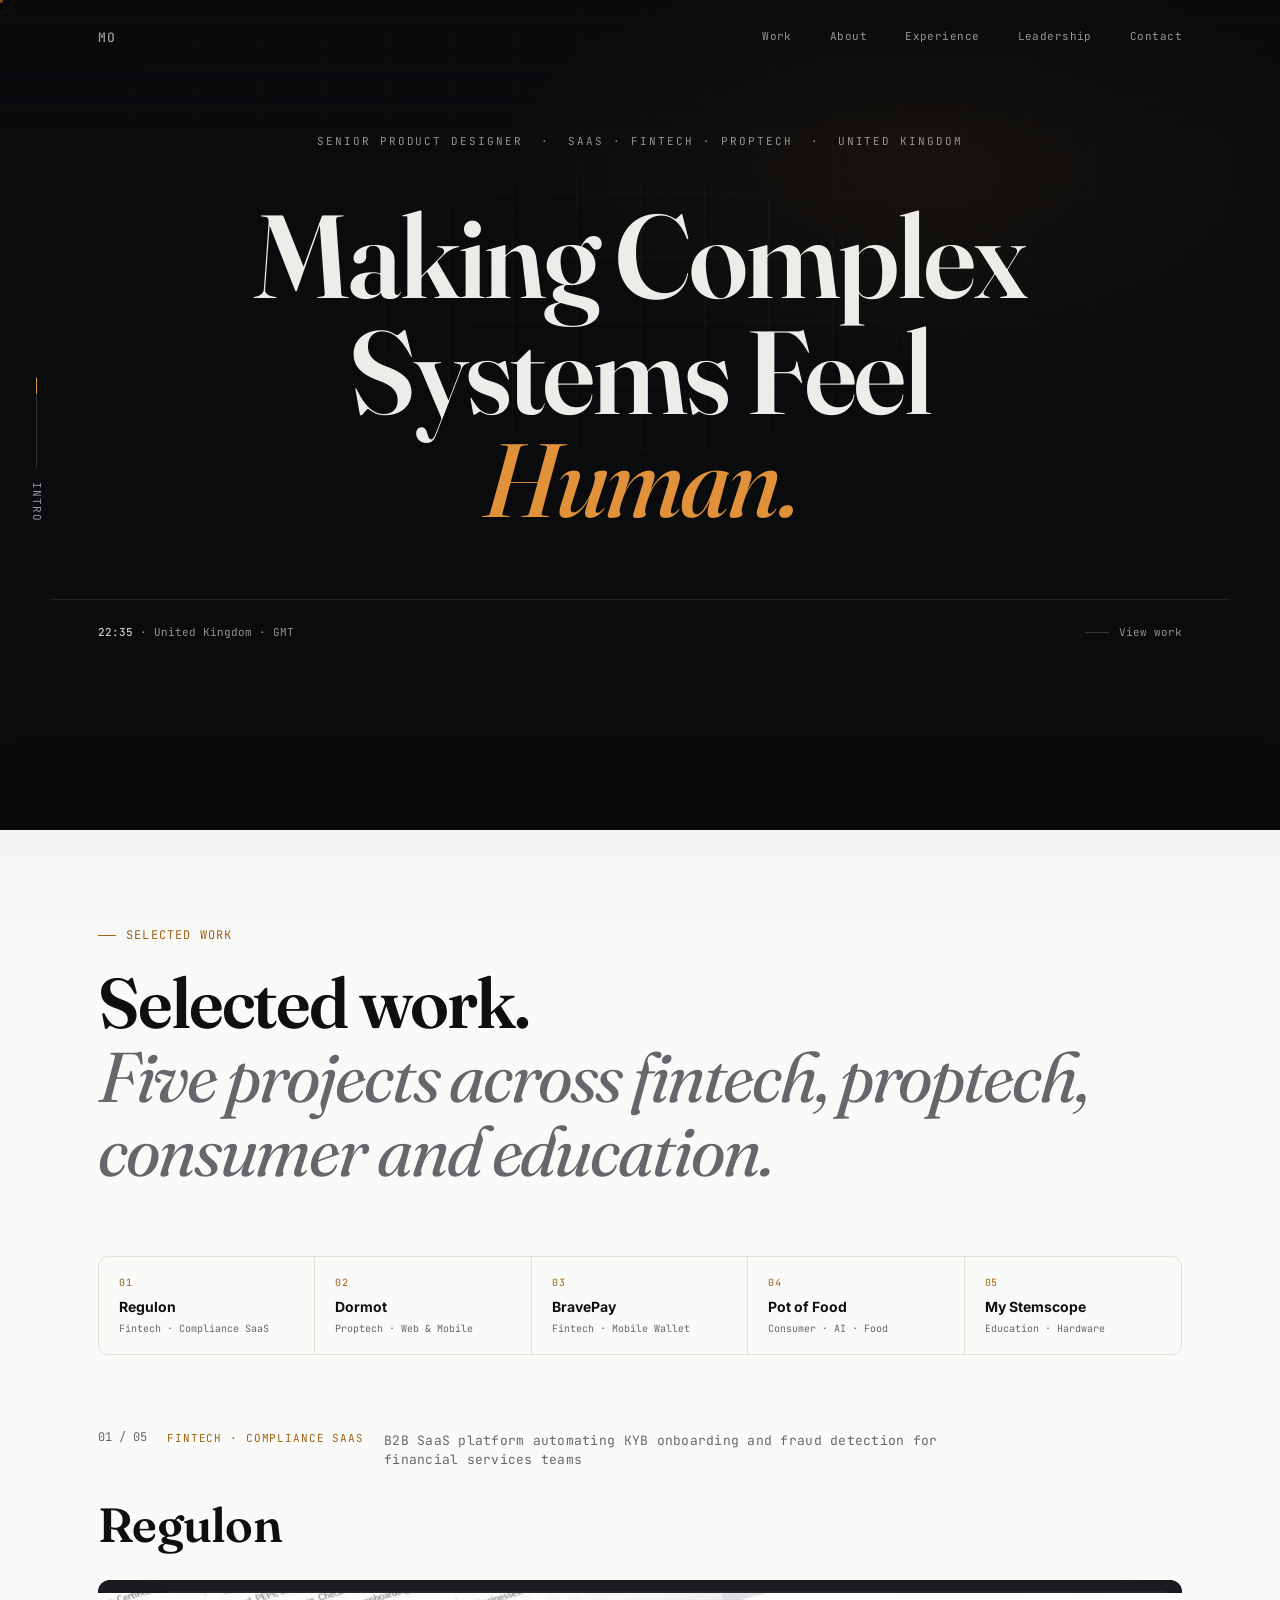
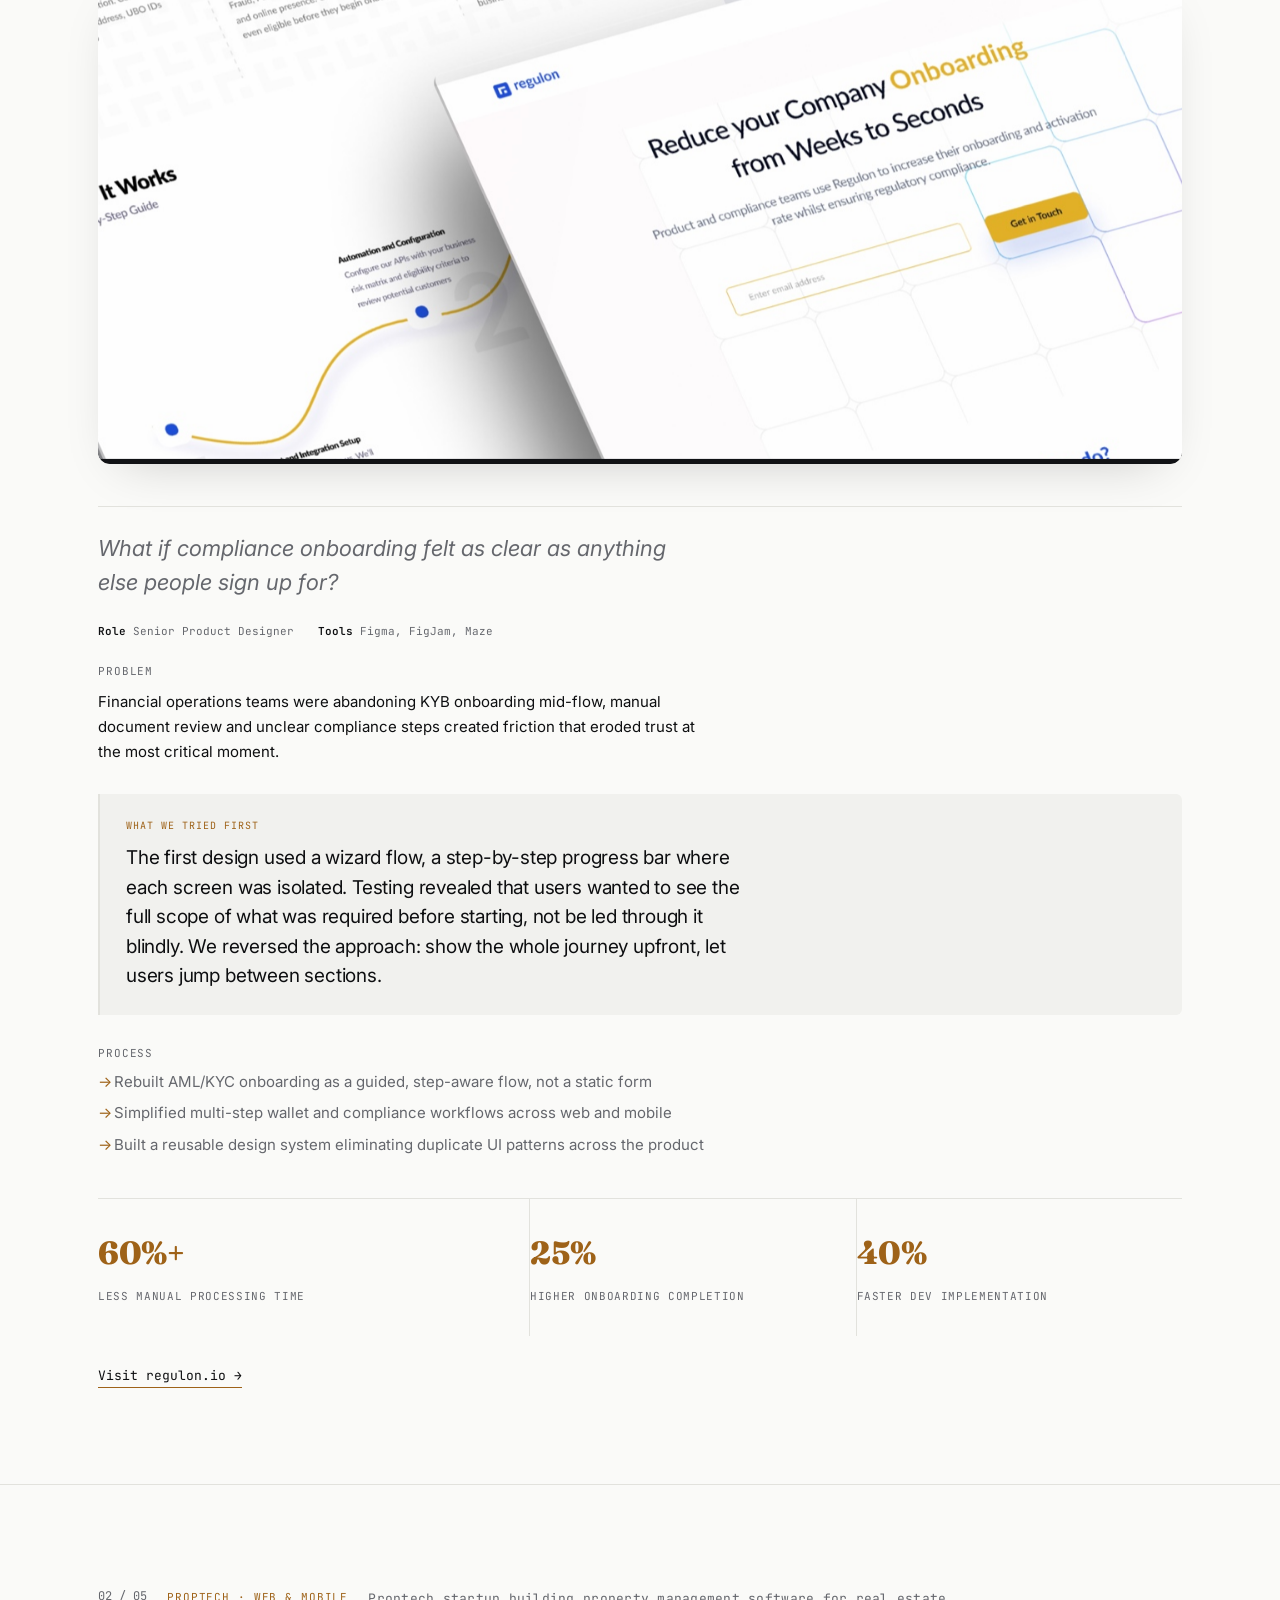
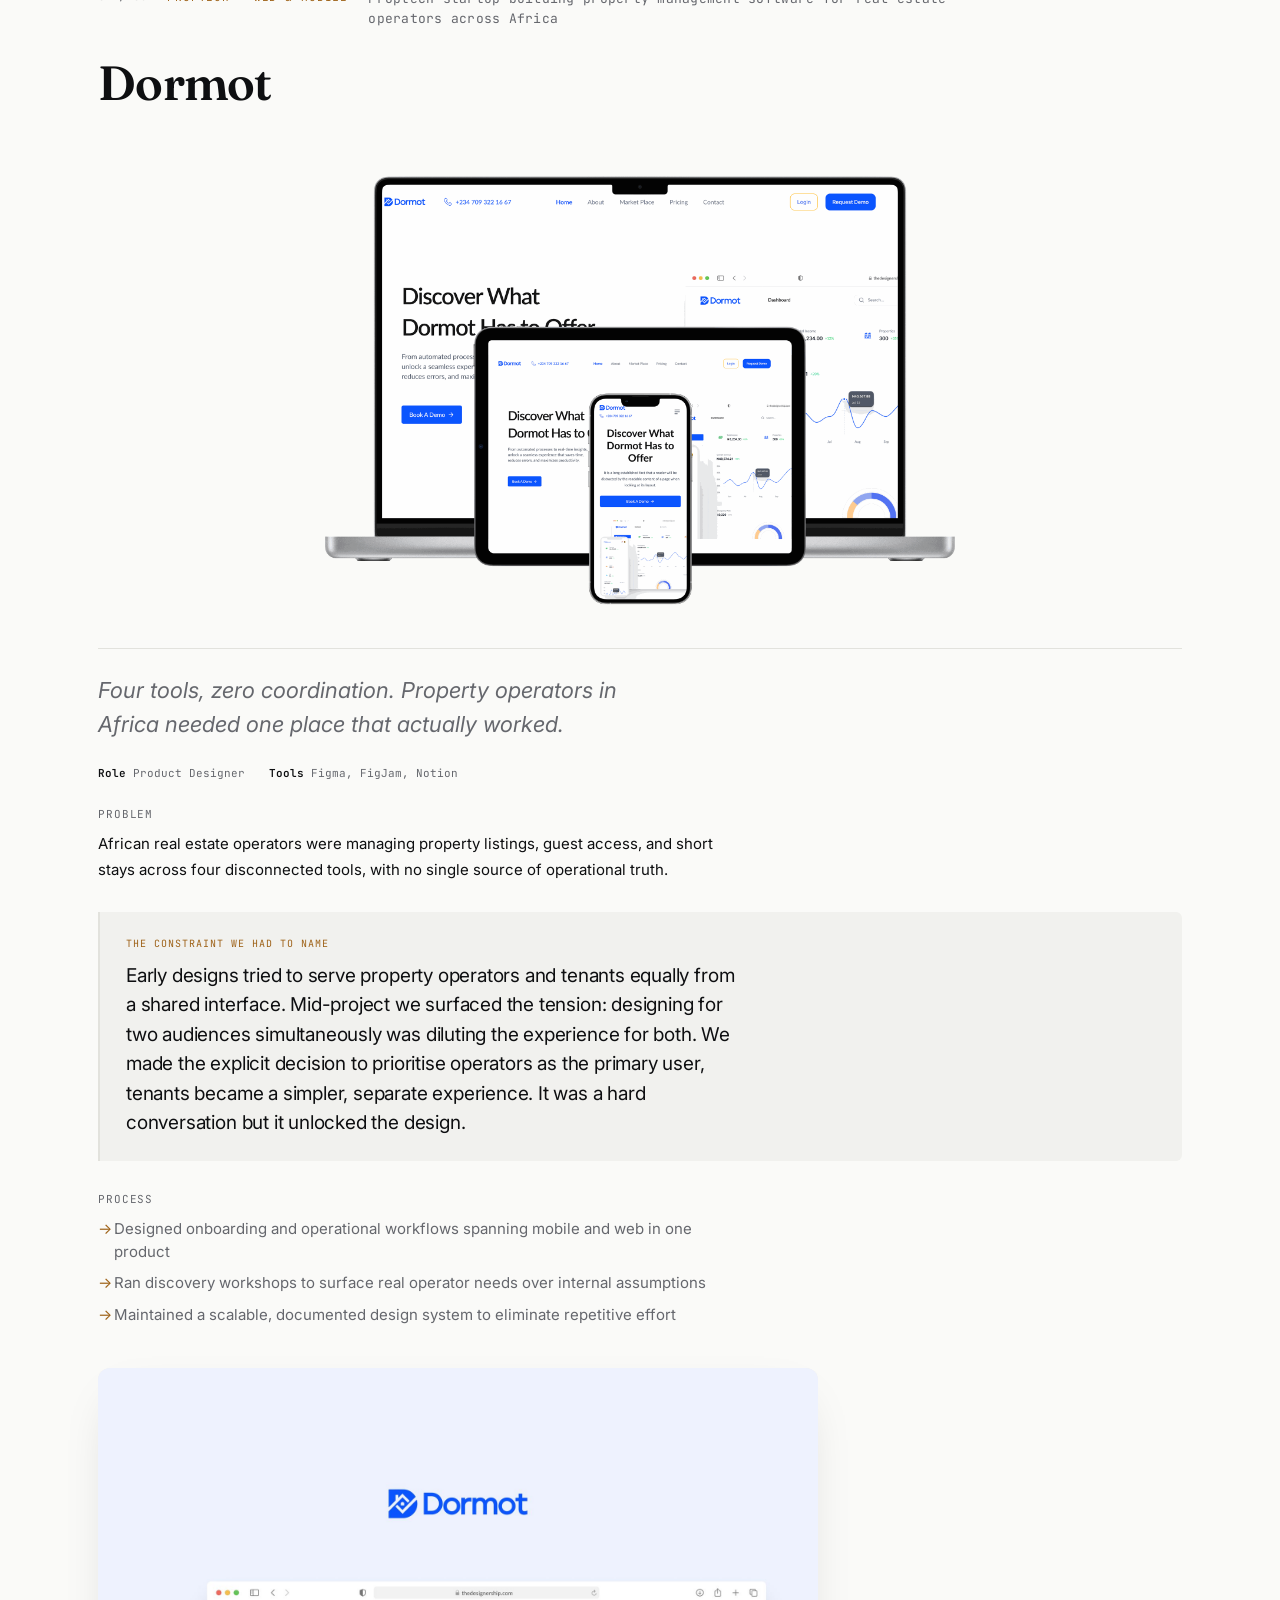
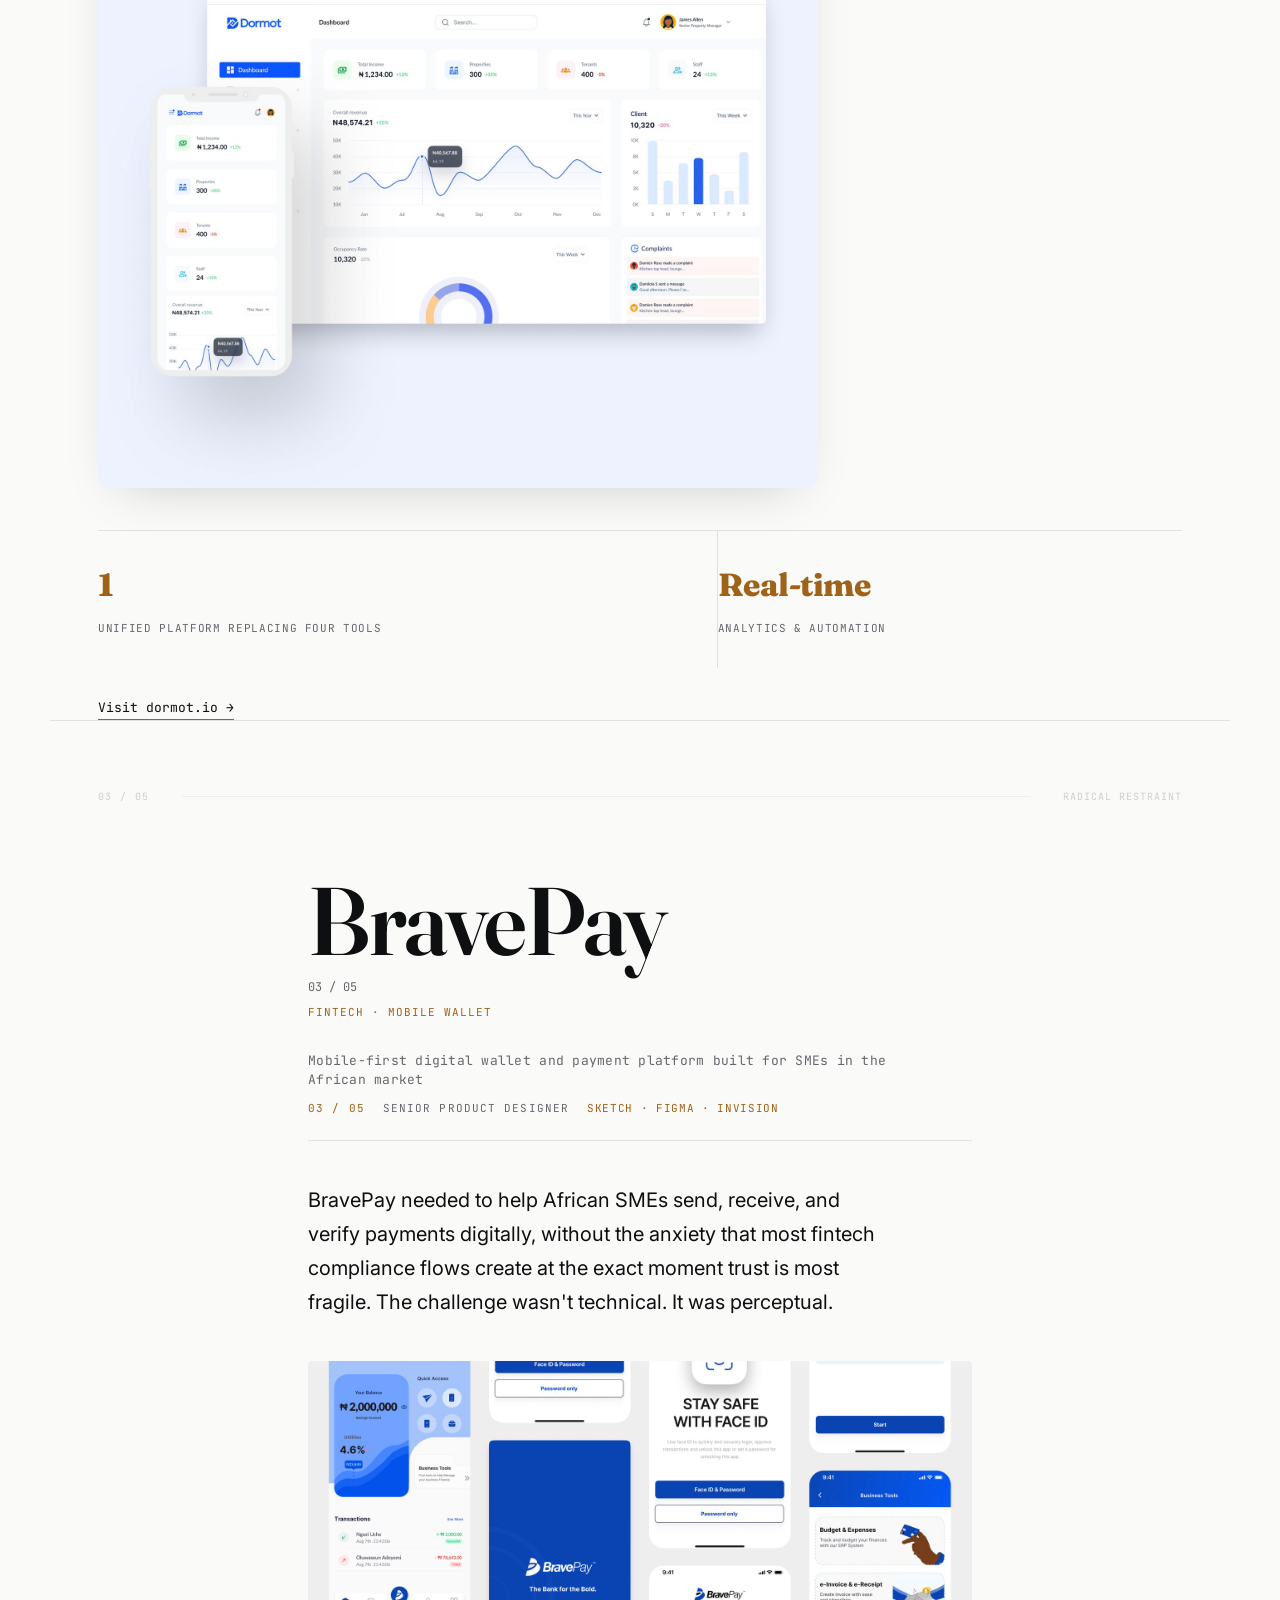
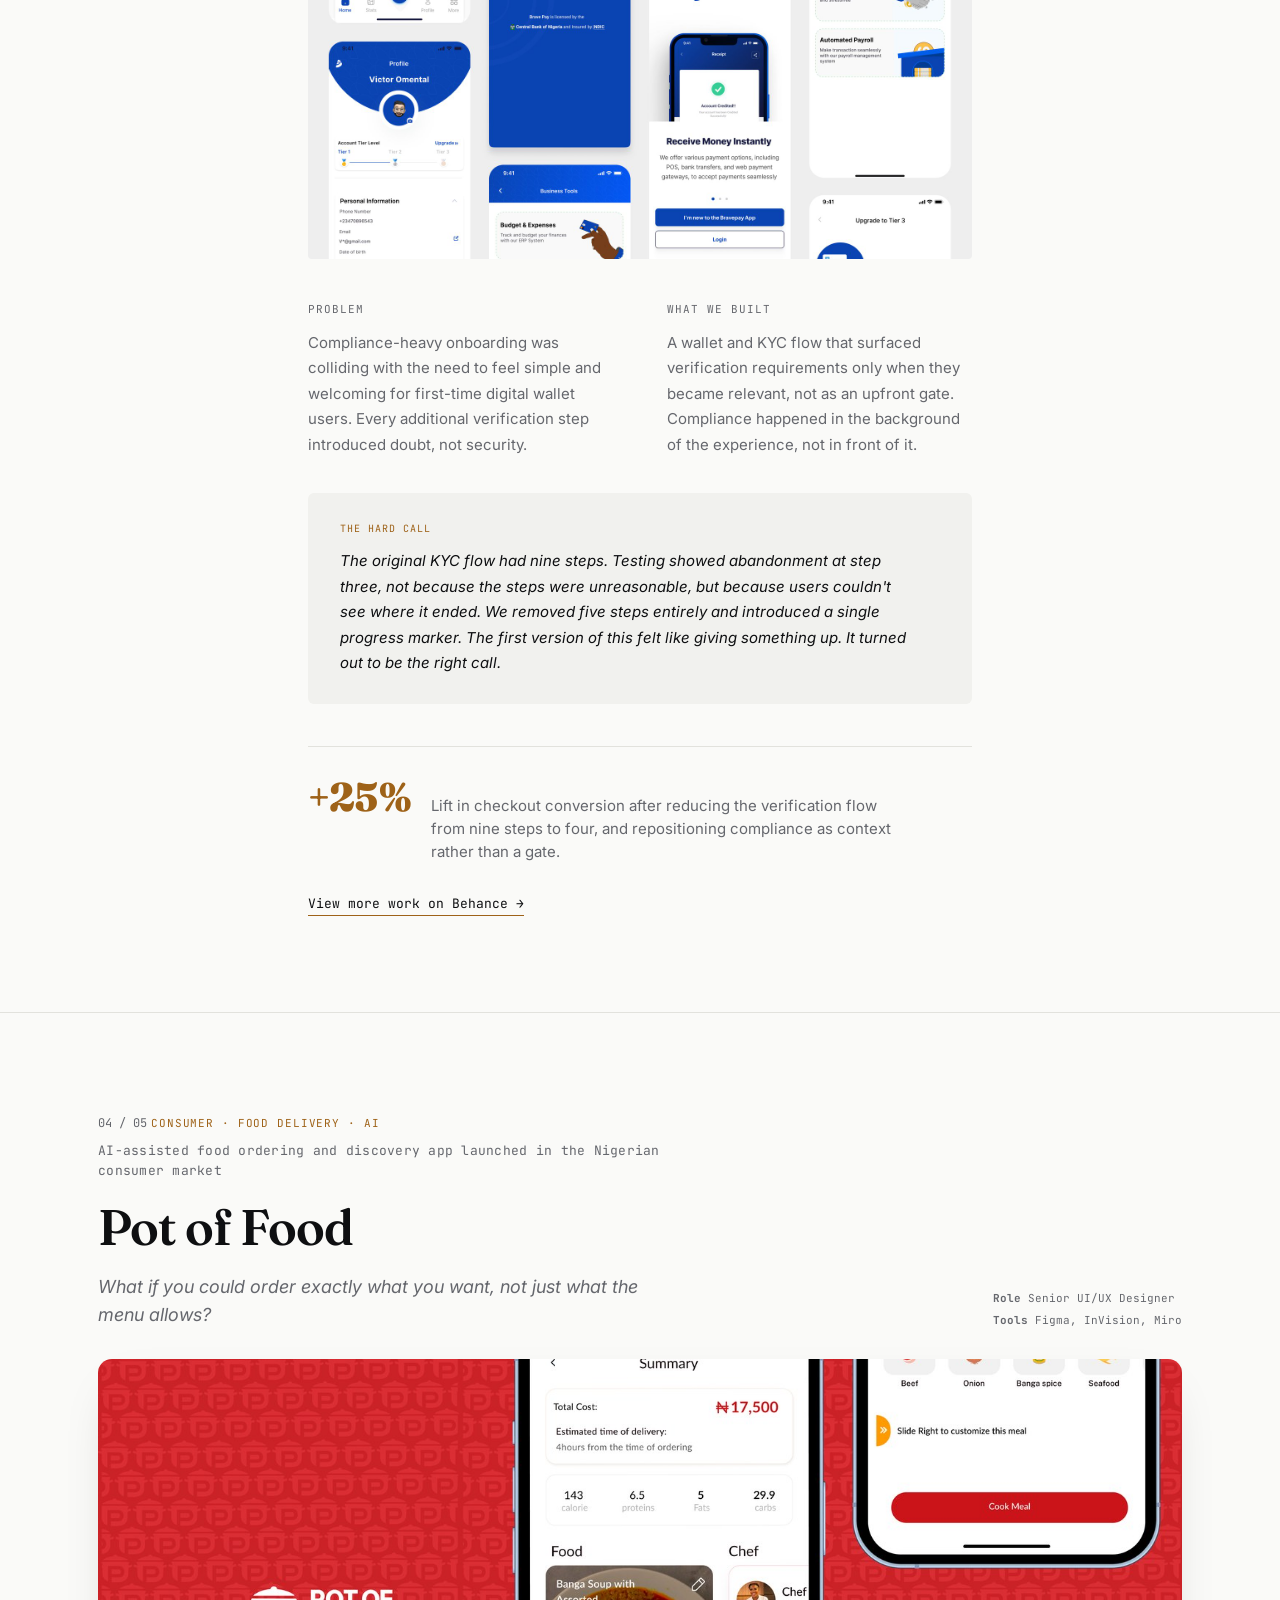
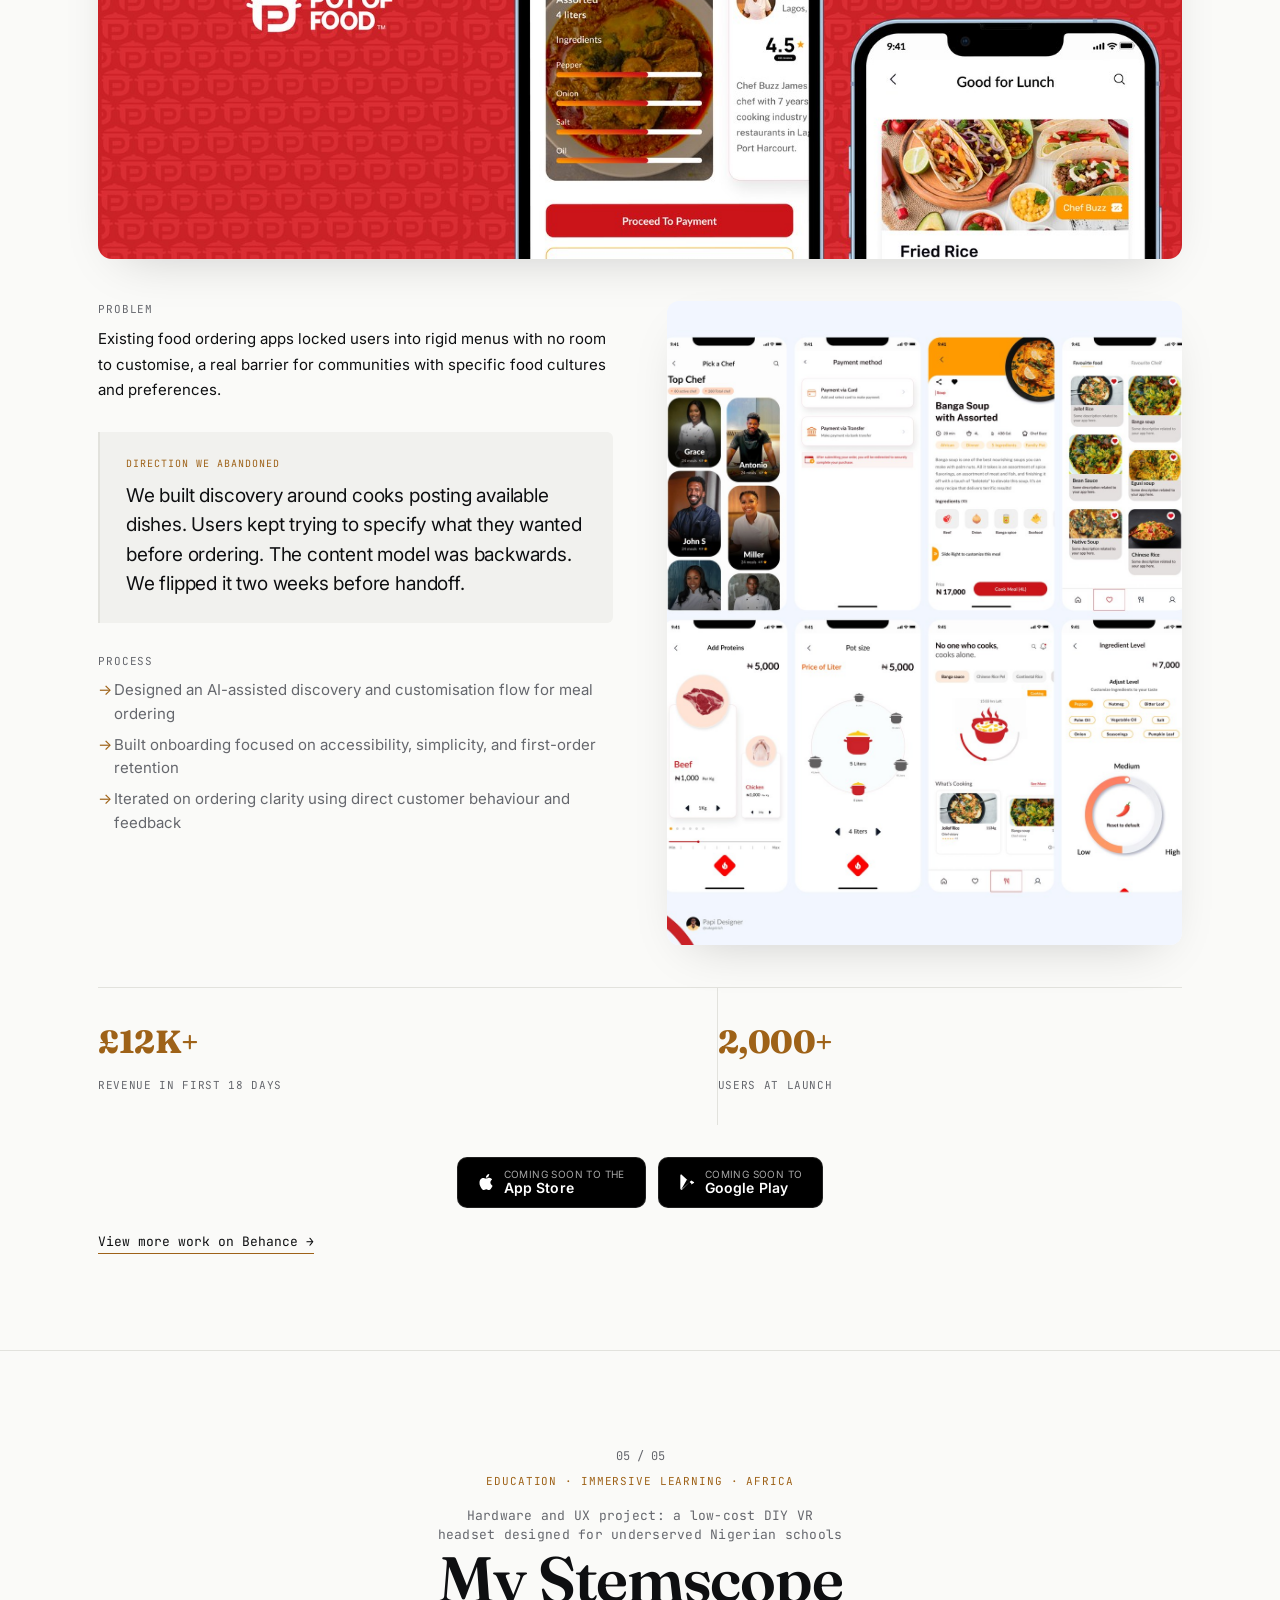
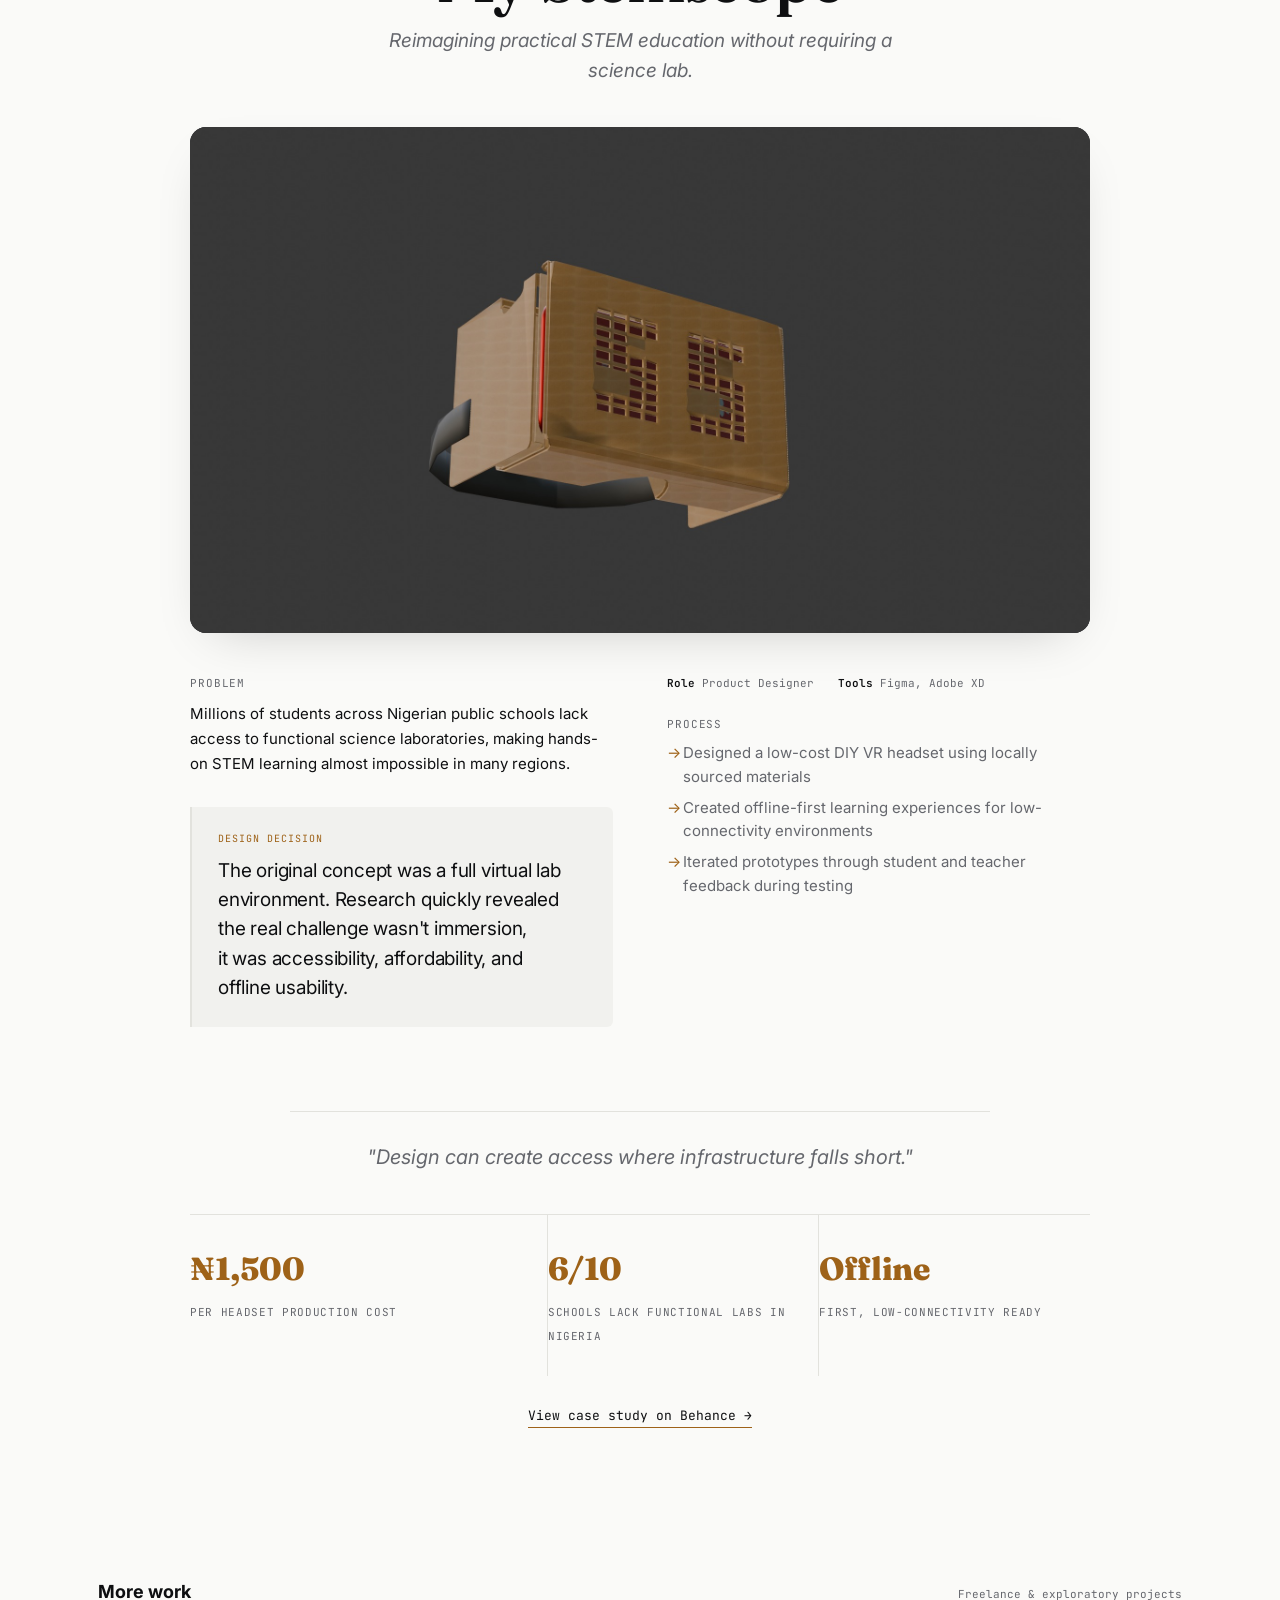
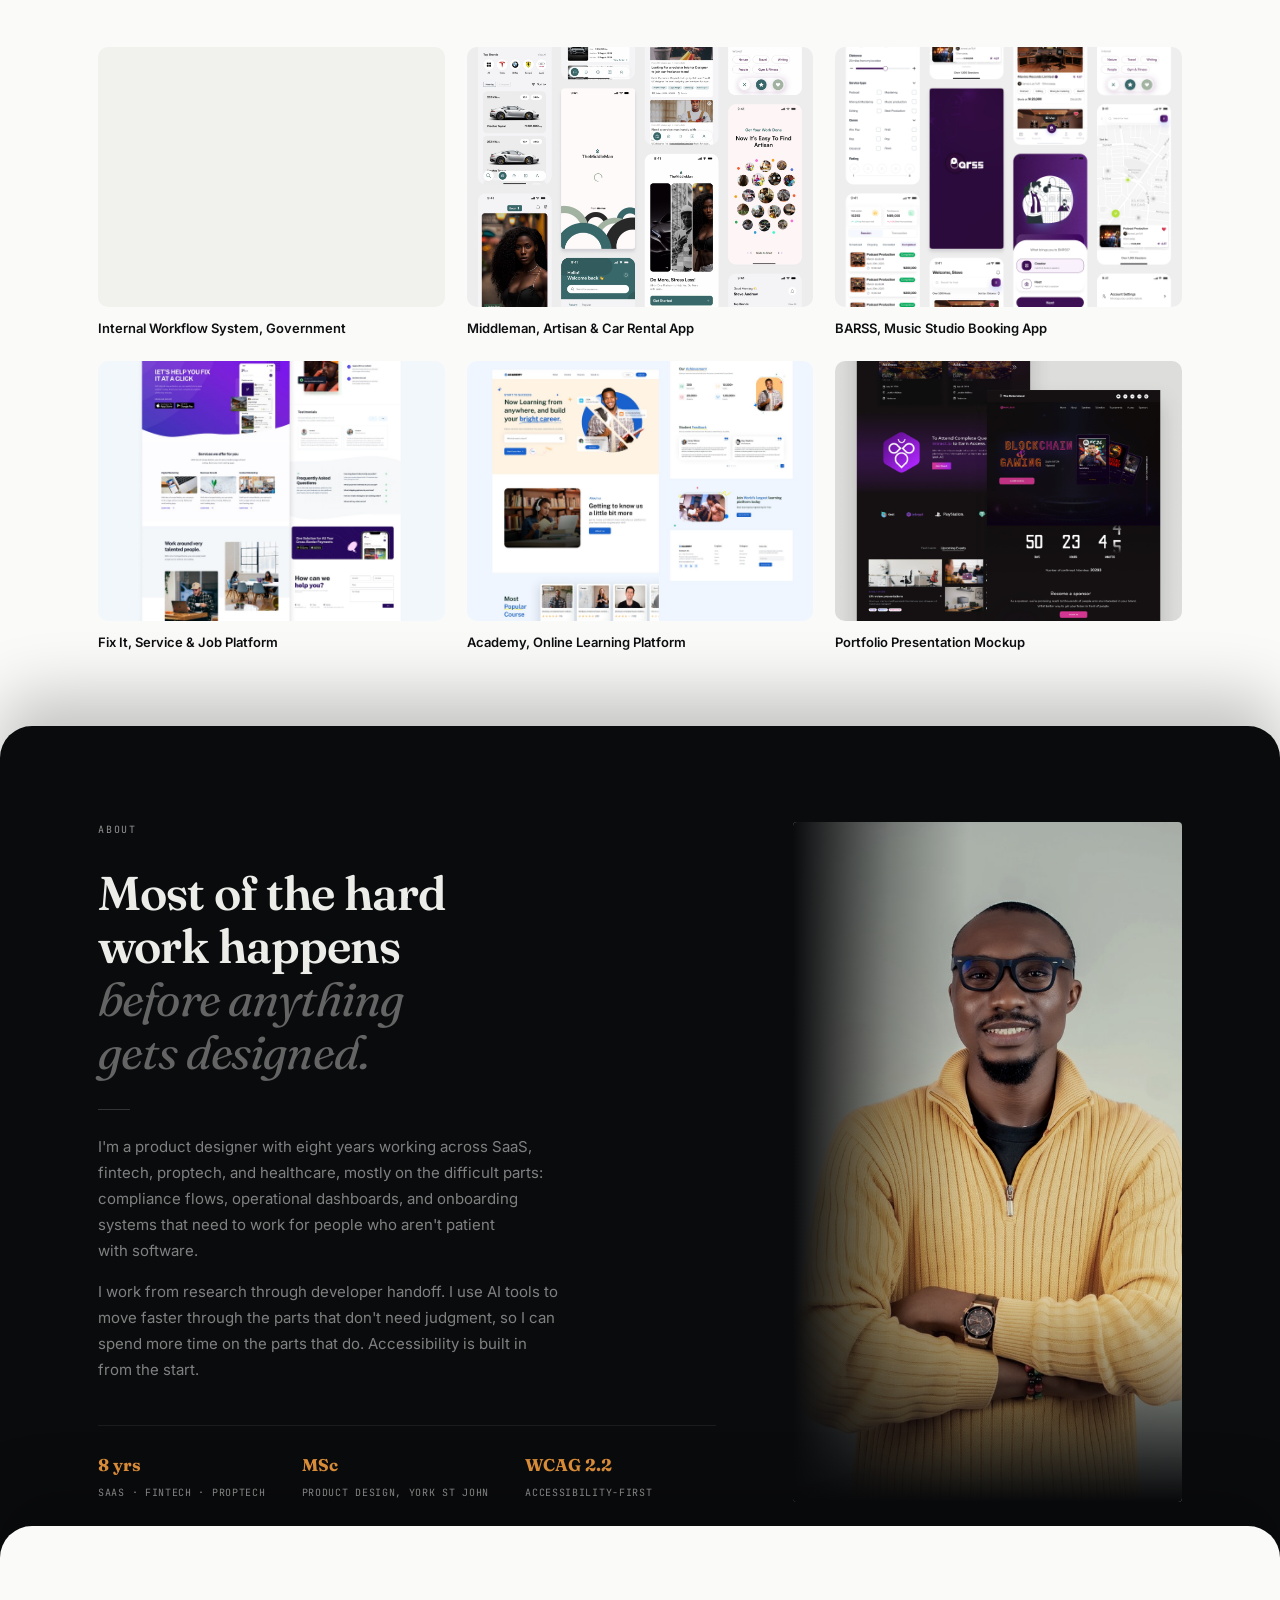
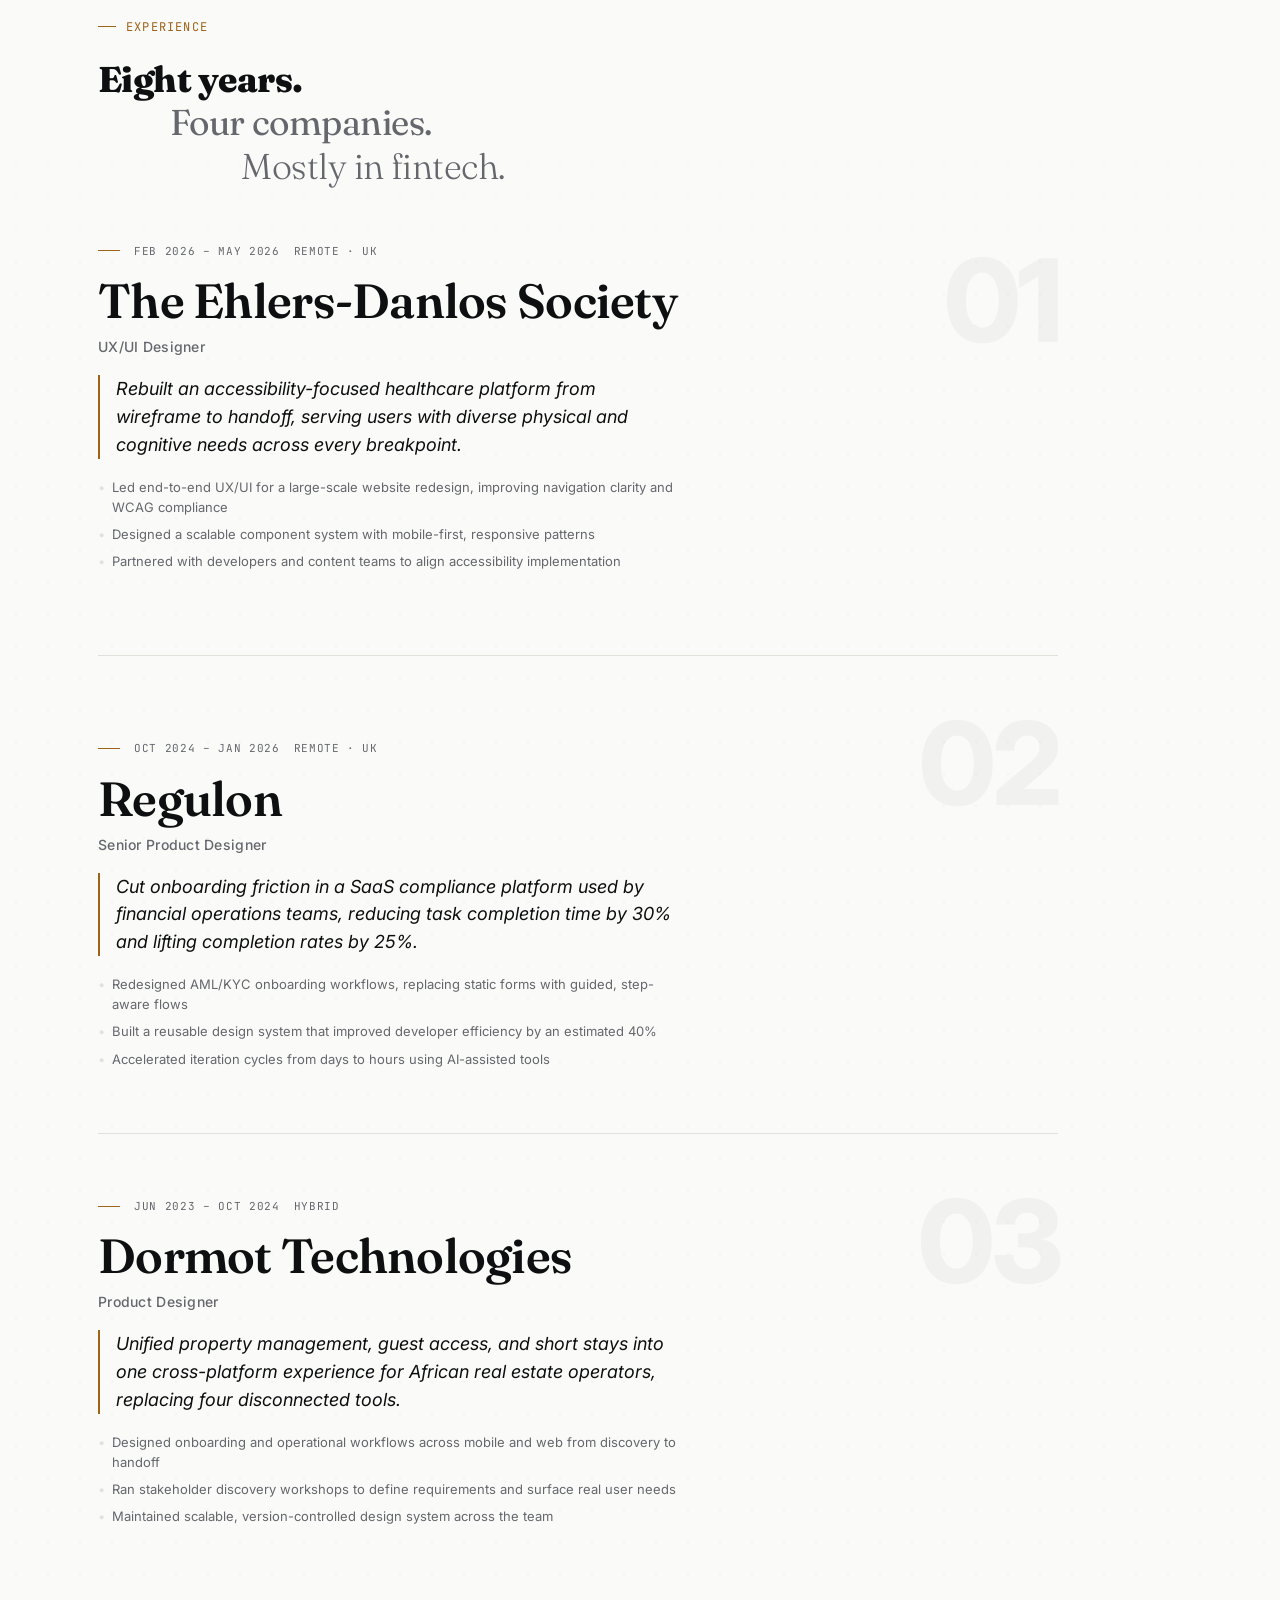
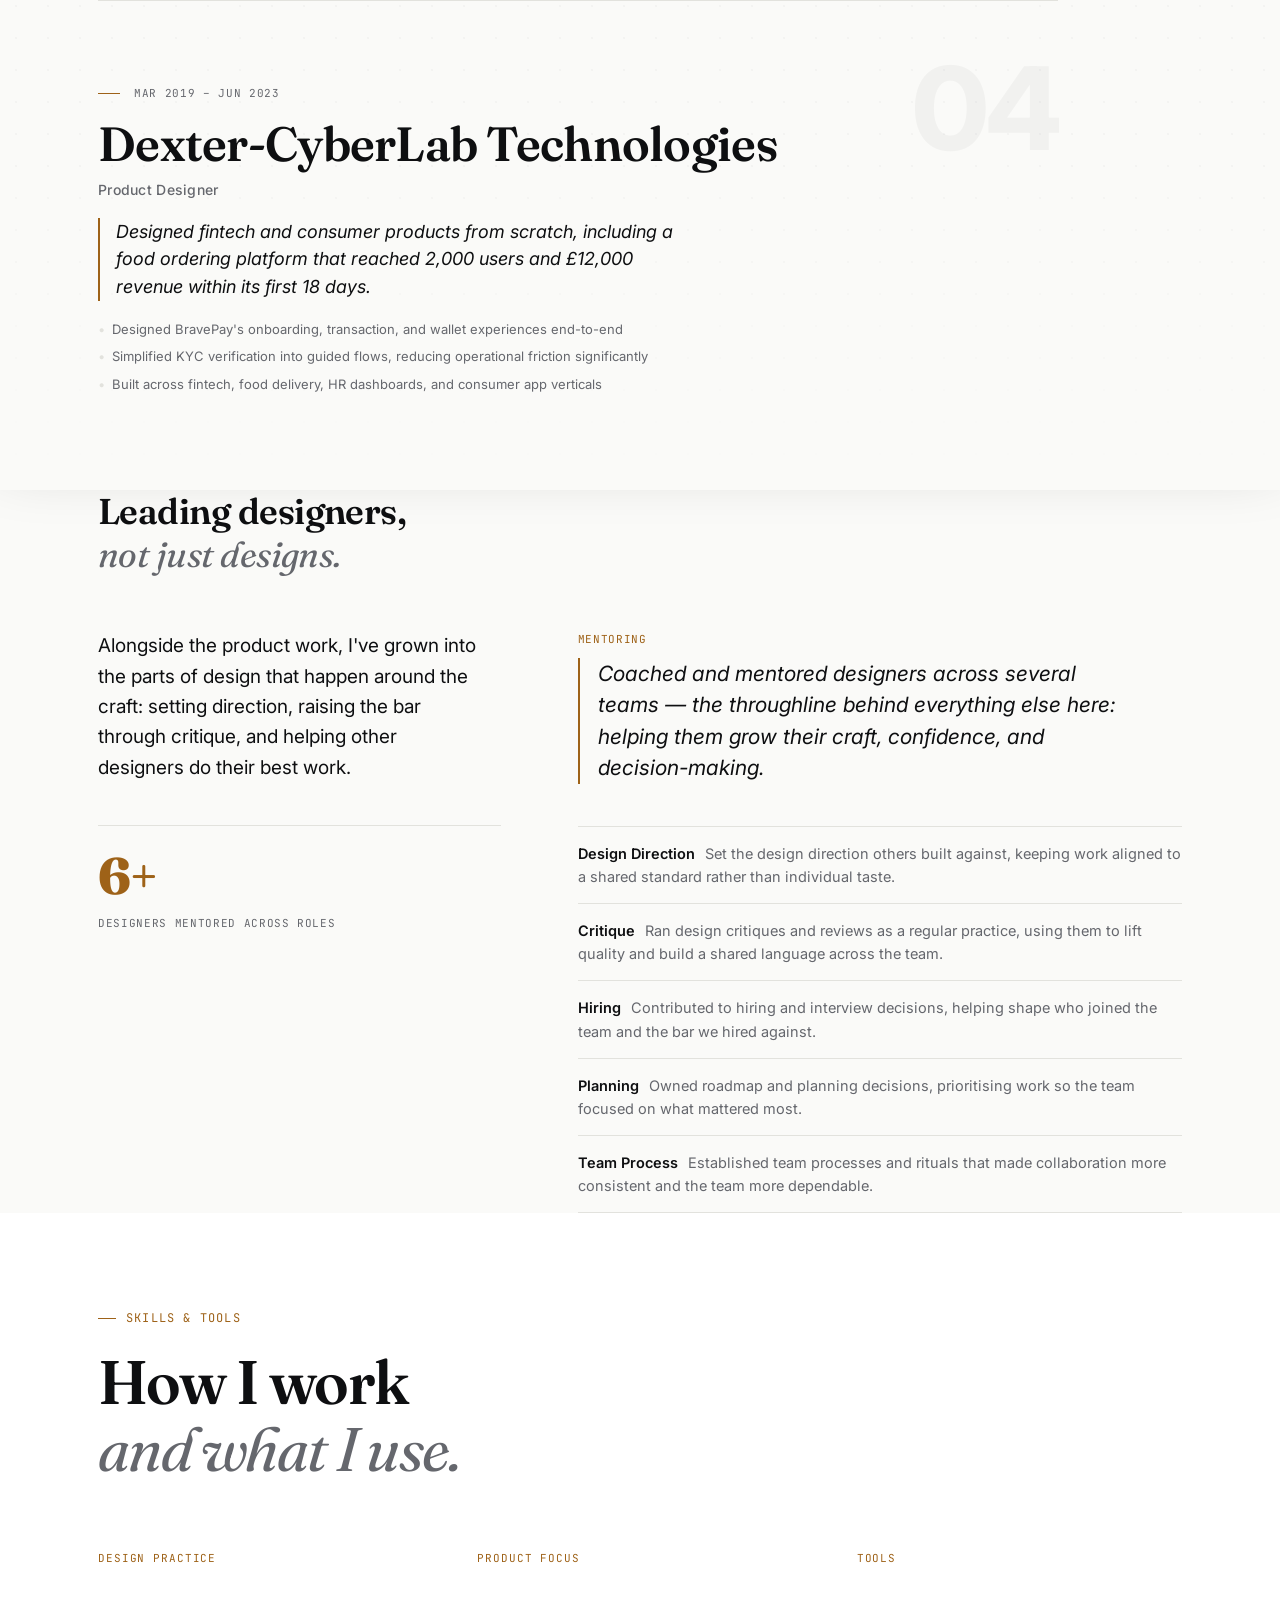
==== commit 07dd3b48: "Redesign Leadership section: break the identical 6-box grid The "How I Lead" section repeated the sa" ====
--- a/index.html
+++ b/index.html
@@ -1894,17 +1894,11 @@
     text-transform: uppercase;
     letter-spacing: 0.06em;
   }
-  .lead-items{
-    display: grid;
-    grid-template-columns: 1fr 1fr;
-    gap: 2px;
-  }
-  .lead-item{
-    padding: var(--sp-4) 0;
-    border-top: 1px solid var(--line);
-    padding-right: var(--sp-4);
-  }
-  .lead-item .li-label{
+  /* One practice pulled out and given real weight — matches the
+     accent-bordered pull-quote device already used for case-study
+     tension callouts, rather than repeating it as a 6th equal box. */
+  .lead-featured{ margin-bottom: var(--sp-5); }
+  .lead-featured .li-label{
     font-family: var(--mono);
     font-size: 11px;
     color: var(--accent);
@@ -1913,17 +1907,36 @@
     display: block;
     margin-bottom: 10px;
   }
-  .lead-item p{
-    font-size: 15px;
+  .lead-featured p{
+    font-size: clamp(17px, 1.9vw, 21px);
+    font-style: italic;
+    color: var(--ink);
+    line-height: 1.5;
+    max-width: 560px;
+    padding-left: 18px;
+    border-left: 2px solid var(--accent);
+  }
+
+  /* The remaining practices: a tight, single-line-per-item list —
+     scannable, not six identical stacked boxes. */
+  .lead-list{ border-top: 1px solid var(--line); }
+  .lead-list li{
+    padding: 15px 0;
+    border-bottom: 1px solid var(--line);
+    font-size: 14.5px;
     line-height: 1.6;
     color: var(--ink-soft);
-    margin: 0;
+  }
+  .lead-list li strong{
+    color: var(--ink);
+    font-weight: 600;
+    margin-right: 6px;
   }
 
   @media (max-width: 860px){
     .lead-layout{ grid-template-columns: 1fr; gap: var(--sp-5); }
-    .lead-items{ grid-template-columns: 1fr; gap: 0; }
     .lead-intro p{ max-width: 640px; }
+    .lead-featured p{ padding-left: 14px; }
   }
 
   /* =========================================================
@@ -3276,30 +3289,17 @@
         </div>
 
         <div class="lead-items reveal">
-          <div class="lead-item">
+          <div class="lead-featured">
             <span class="li-label">Mentoring</span>
-            <p>Coached and mentored designers across several teams, helping them grow their craft, confidence, and decision-making.</p>
+            <p>Coached and mentored designers across several teams — the throughline behind everything else here: helping them grow their craft, confidence, and decision-making.</p>
           </div>
-          <div class="lead-item">
-            <span class="li-label">Design Direction</span>
-            <p>Set the design direction others built against, keeping work aligned to a shared standard rather than individual taste.</p>
-          </div>
-          <div class="lead-item">
-            <span class="li-label">Critique</span>
-            <p>Ran design critiques and reviews as a regular practice, using them to lift quality and build a shared language across the team.</p>
-          </div>
-          <div class="lead-item">
-            <span class="li-label">Hiring</span>
-            <p>Contributed to hiring and interview decisions, helping shape who joined the team and the bar we hired against.</p>
-          </div>
-          <div class="lead-item">
-            <span class="li-label">Planning</span>
-            <p>Owned roadmap and planning decisions, prioritising work so the team focused on what mattered most.</p>
-          </div>
-          <div class="lead-item">
-            <span class="li-label">Team Process</span>
-            <p>Established team processes and rituals that made collaboration more consistent and the team more dependable.</p>
-          </div>
+          <ul class="lead-list">
+            <li><strong>Design Direction</strong> Set the design direction others built against, keeping work aligned to a shared standard rather than individual taste.</li>
+            <li><strong>Critique</strong> Ran design critiques and reviews as a regular practice, using them to lift quality and build a shared language across the team.</li>
+            <li><strong>Hiring</strong> Contributed to hiring and interview decisions, helping shape who joined the team and the bar we hired against.</li>
+            <li><strong>Planning</strong> Owned roadmap and planning decisions, prioritising work so the team focused on what mattered most.</li>
+            <li><strong>Team Process</strong> Established team processes and rituals that made collaboration more consistent and the team more dependable.</li>
+          </ul>
         </div>
       </div>
     </div><!-- /wrap -->
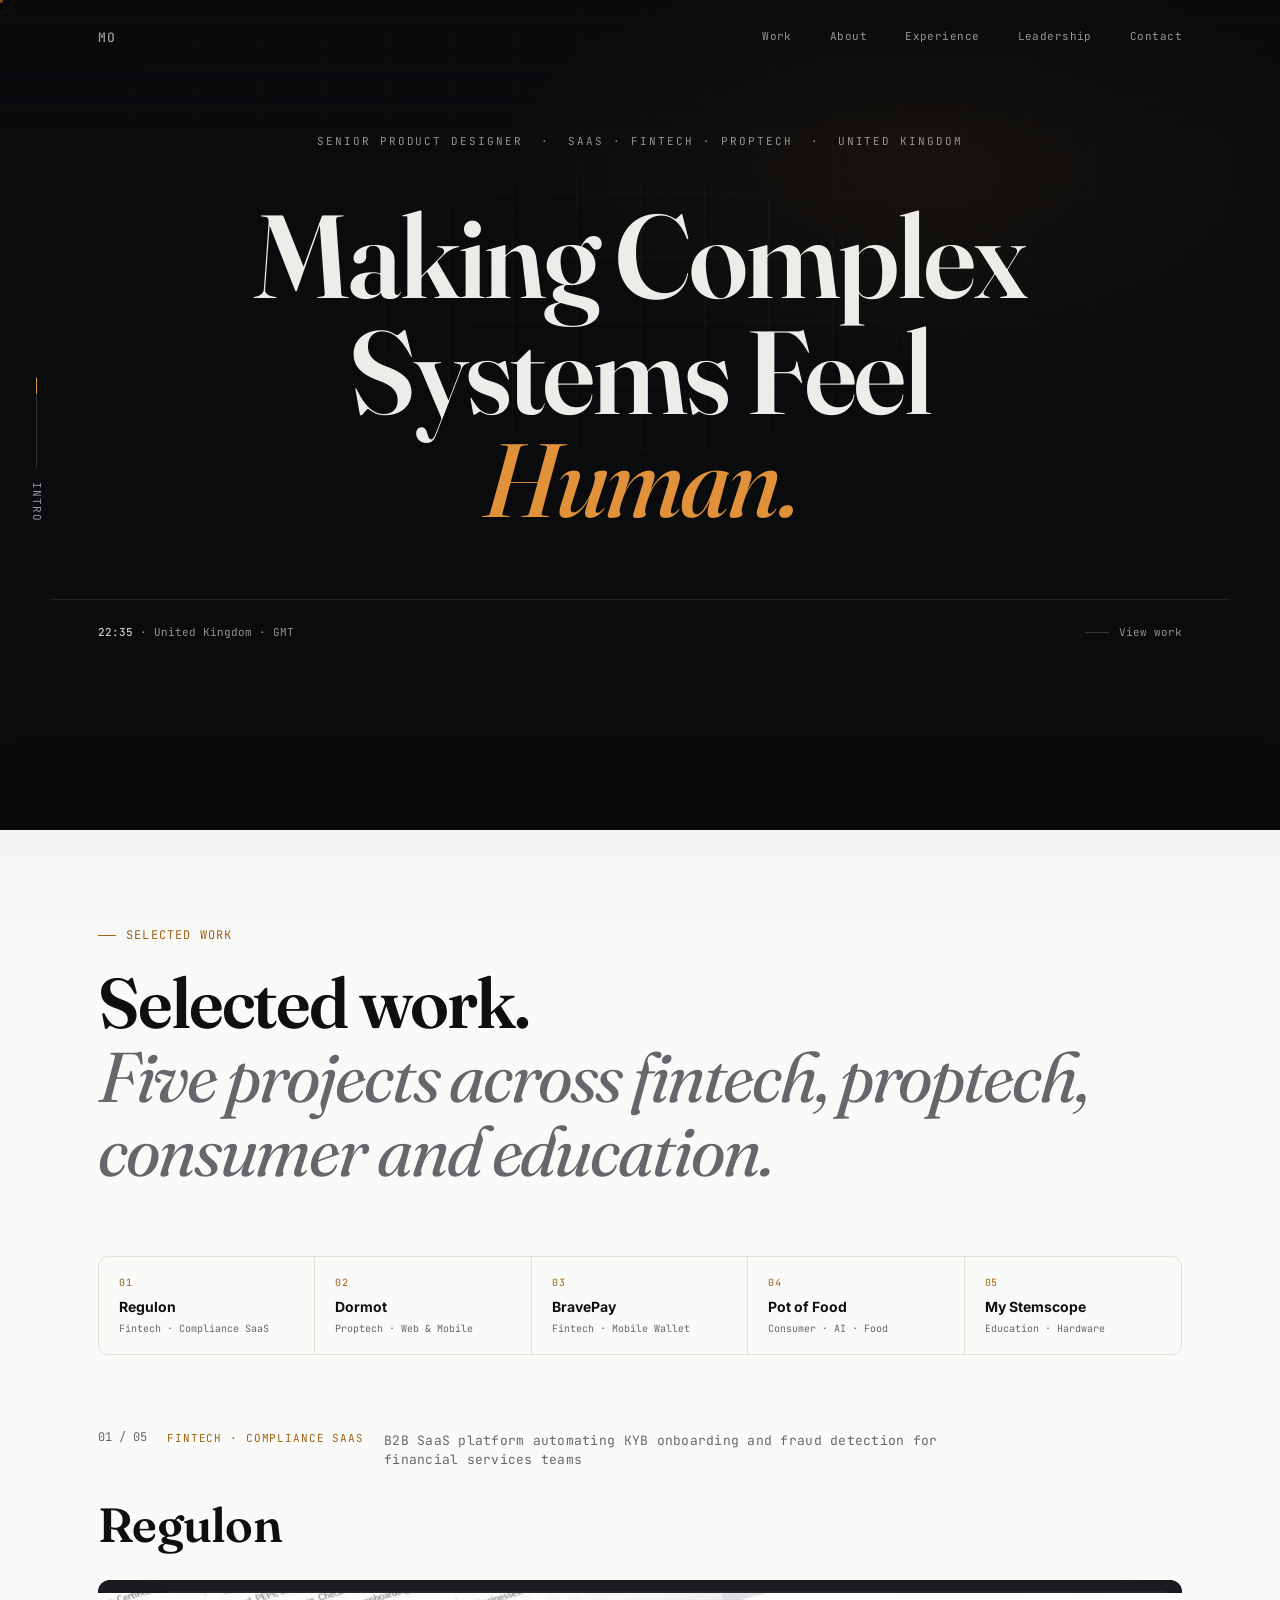
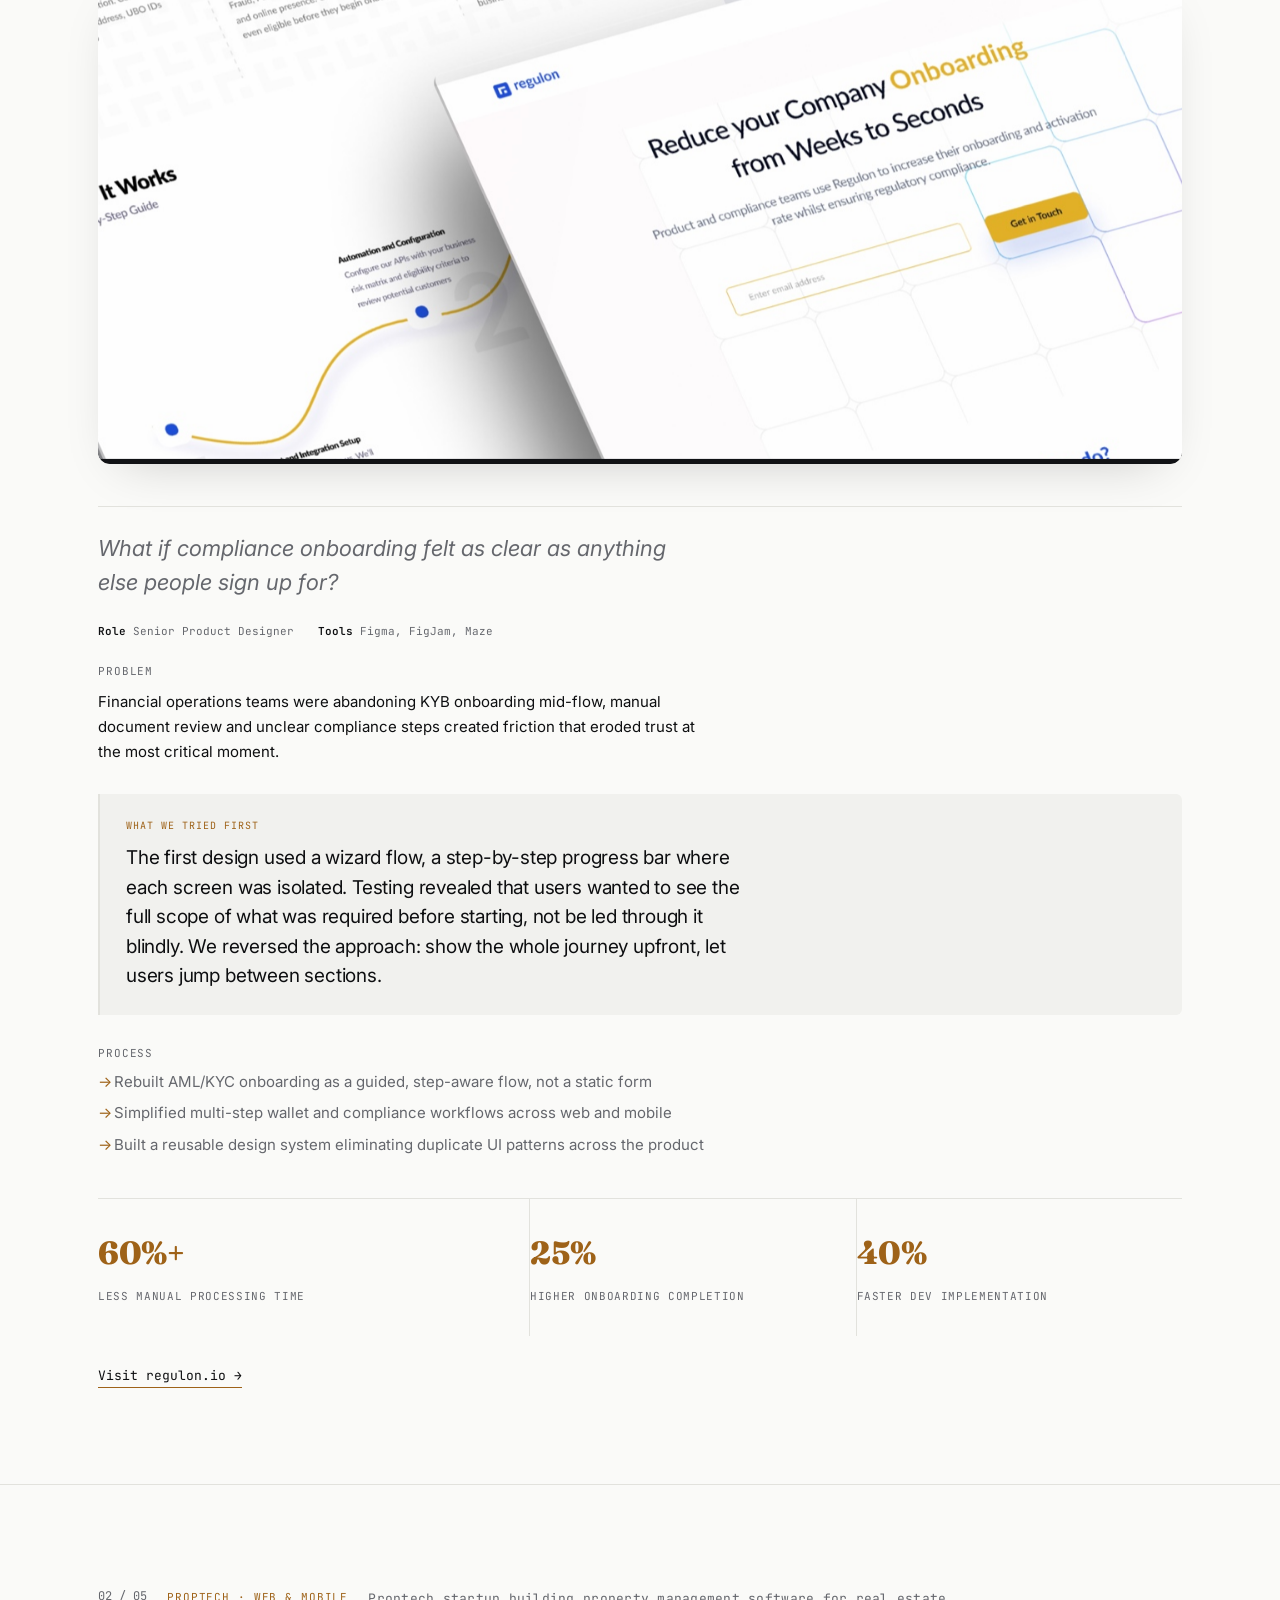
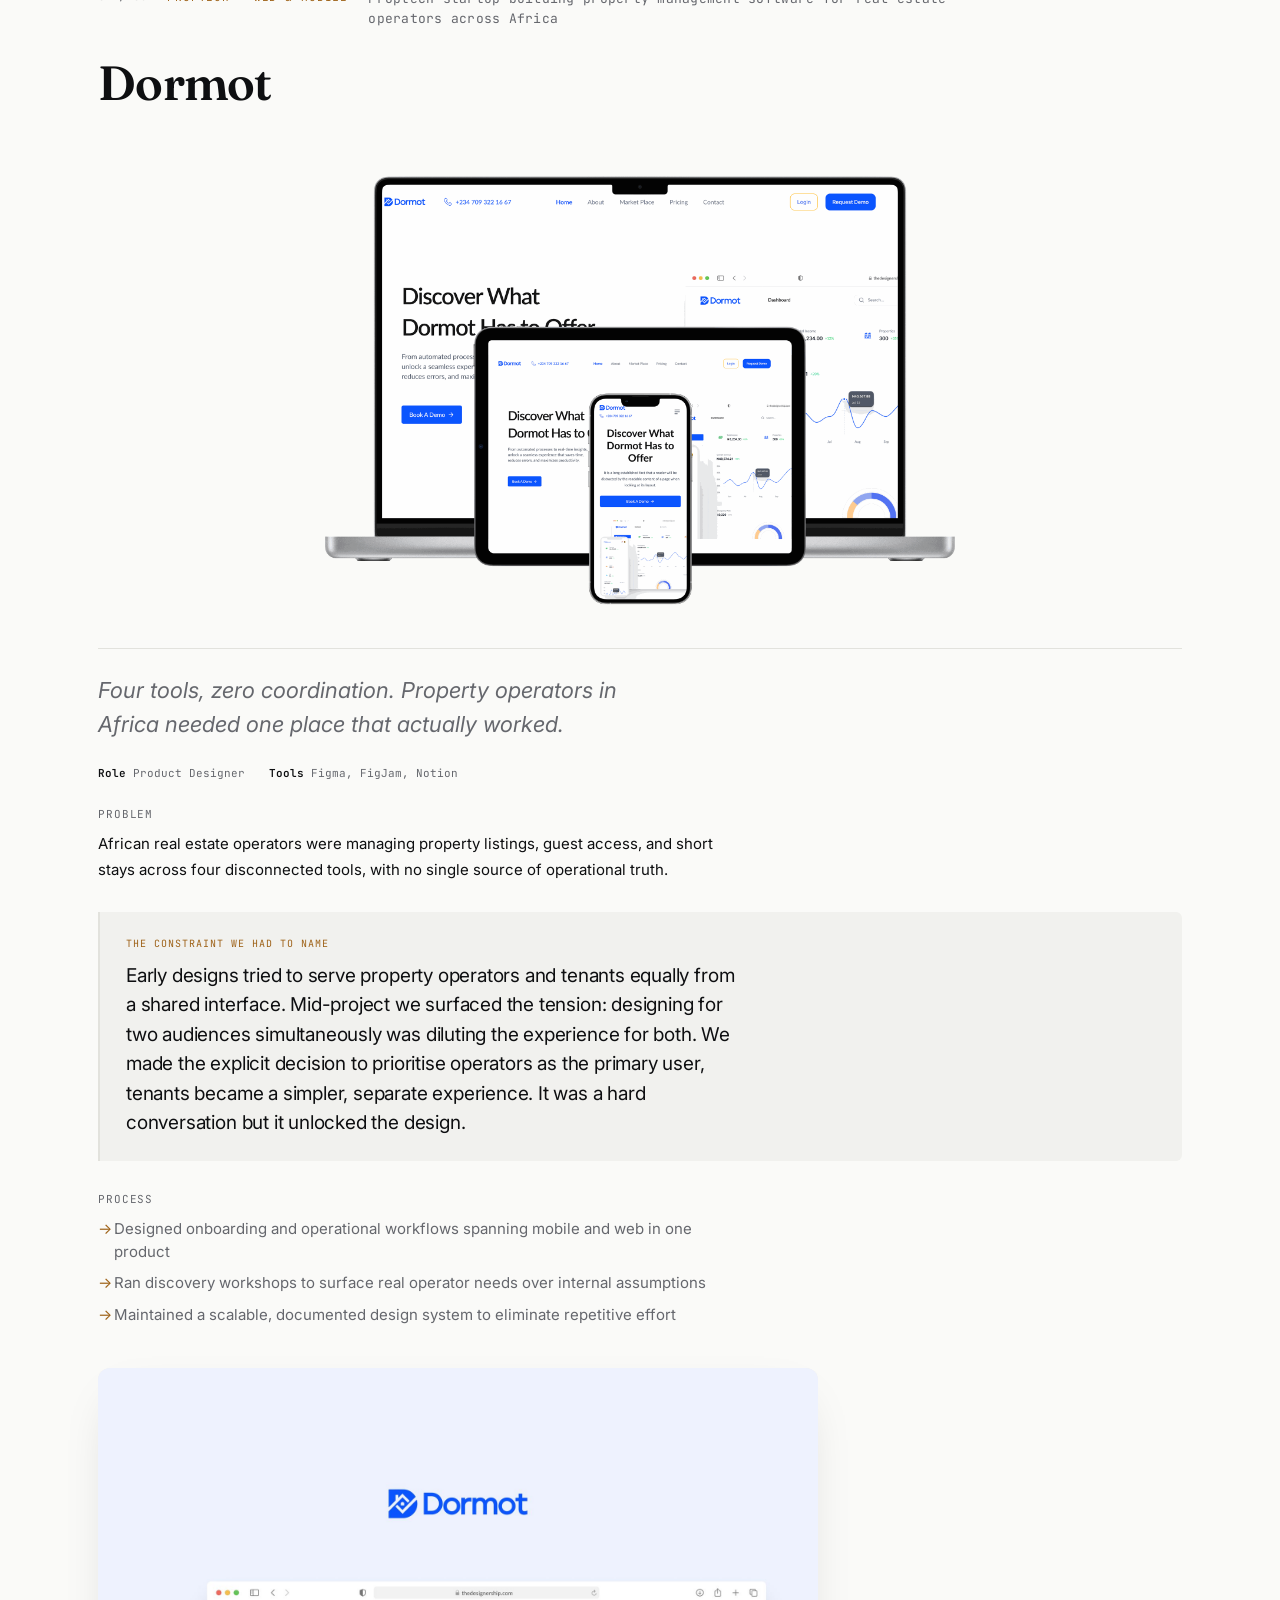
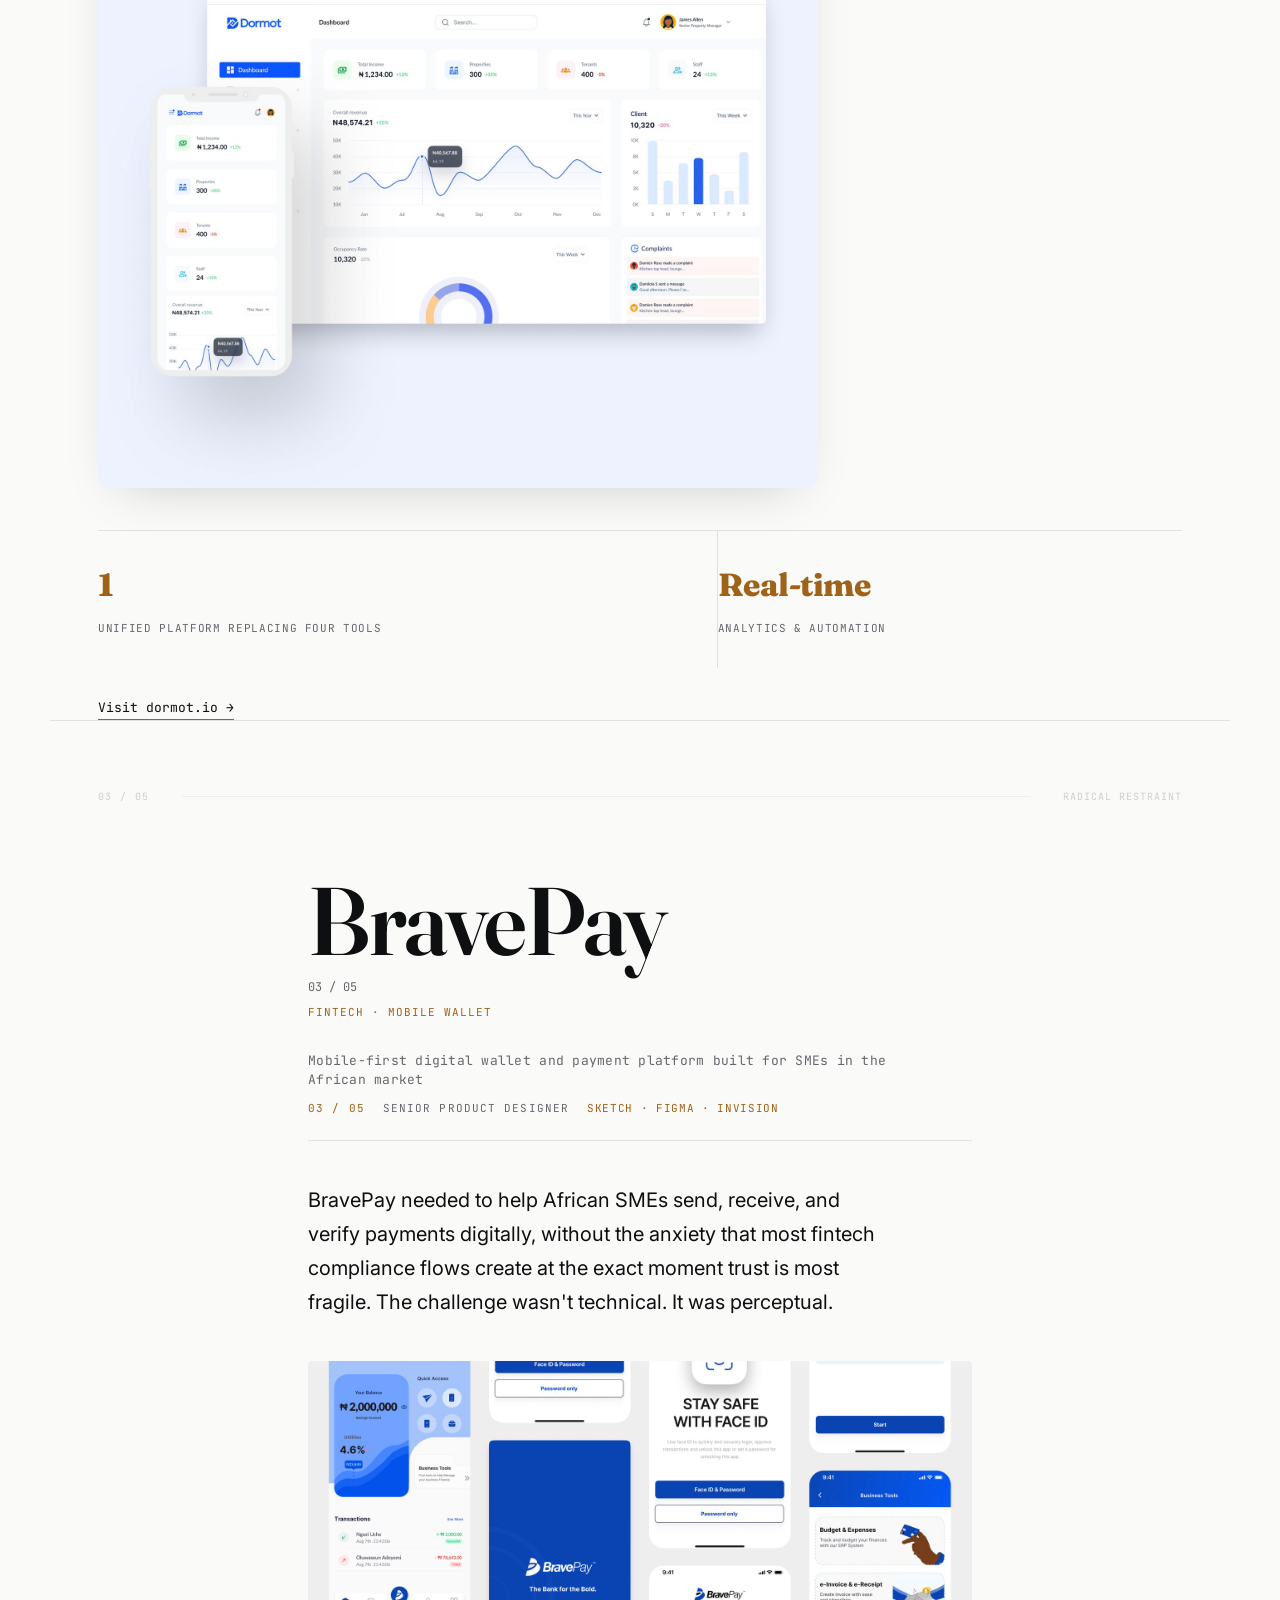
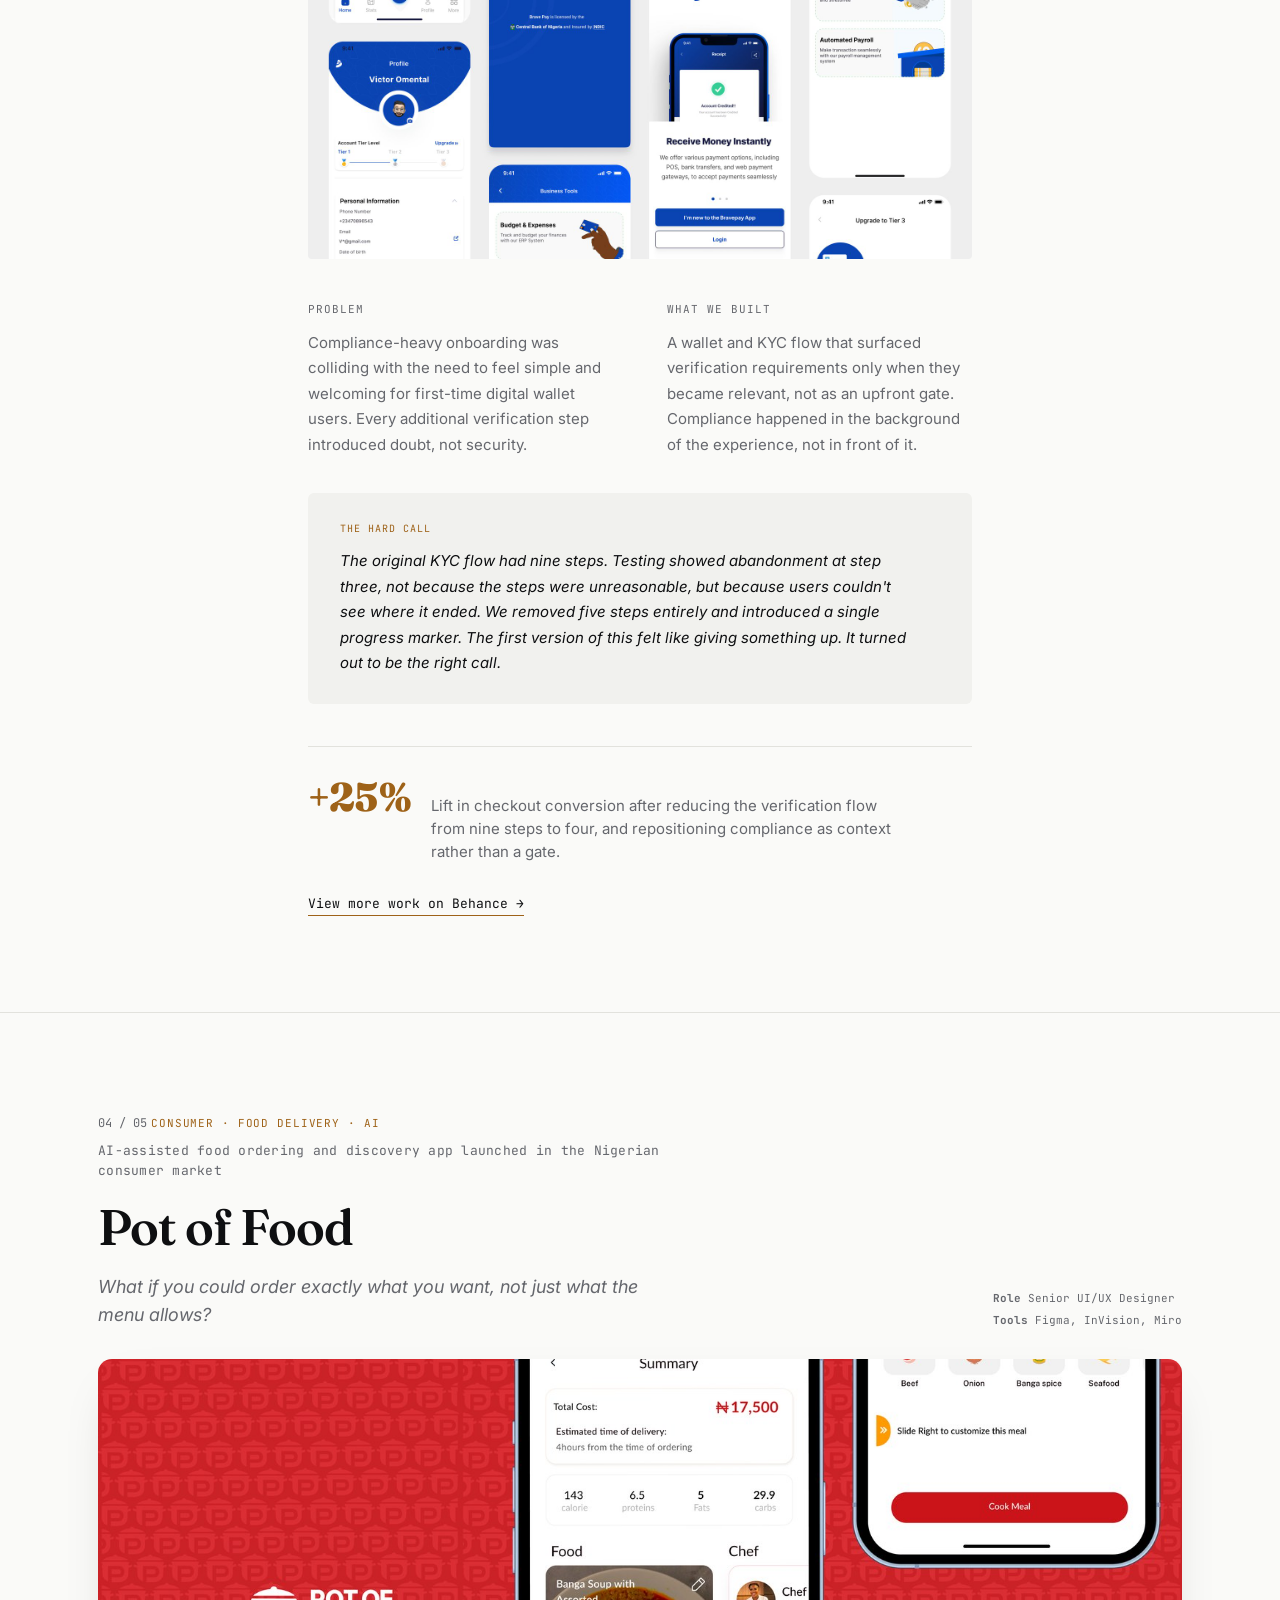
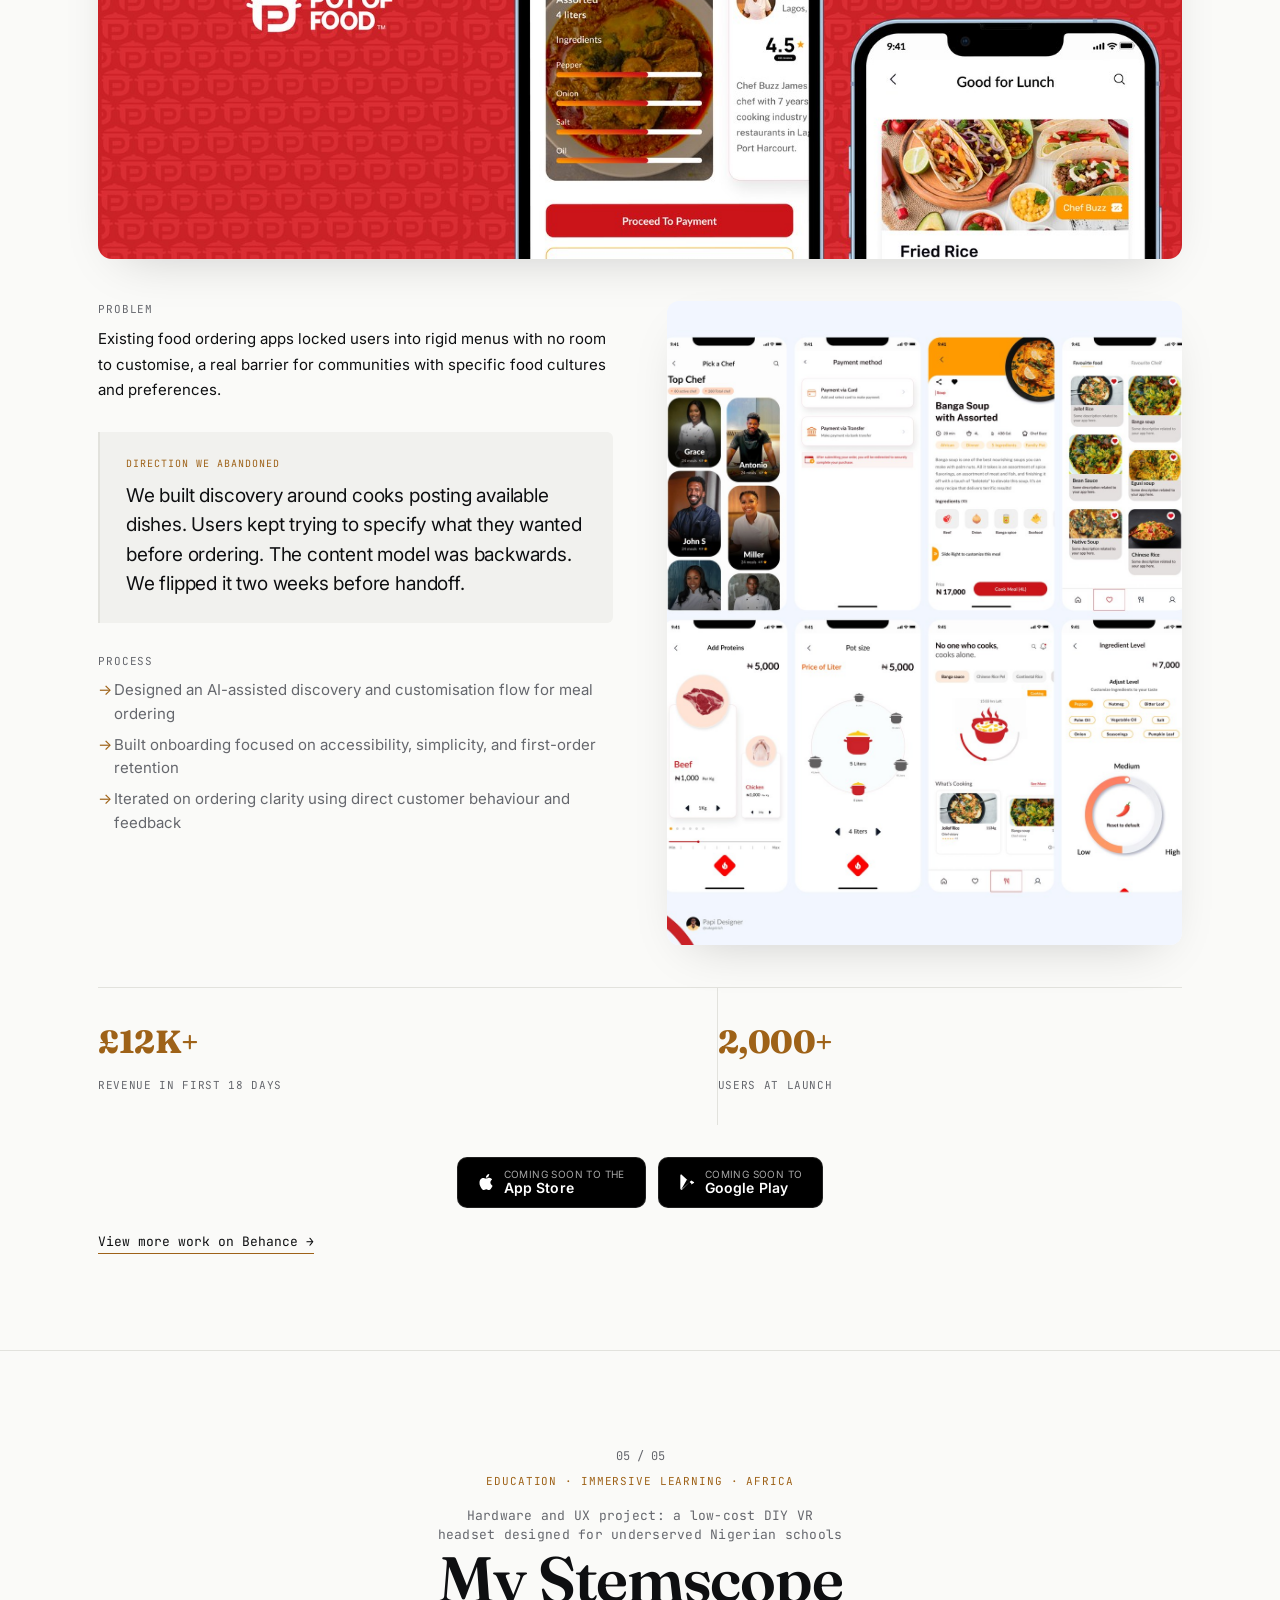
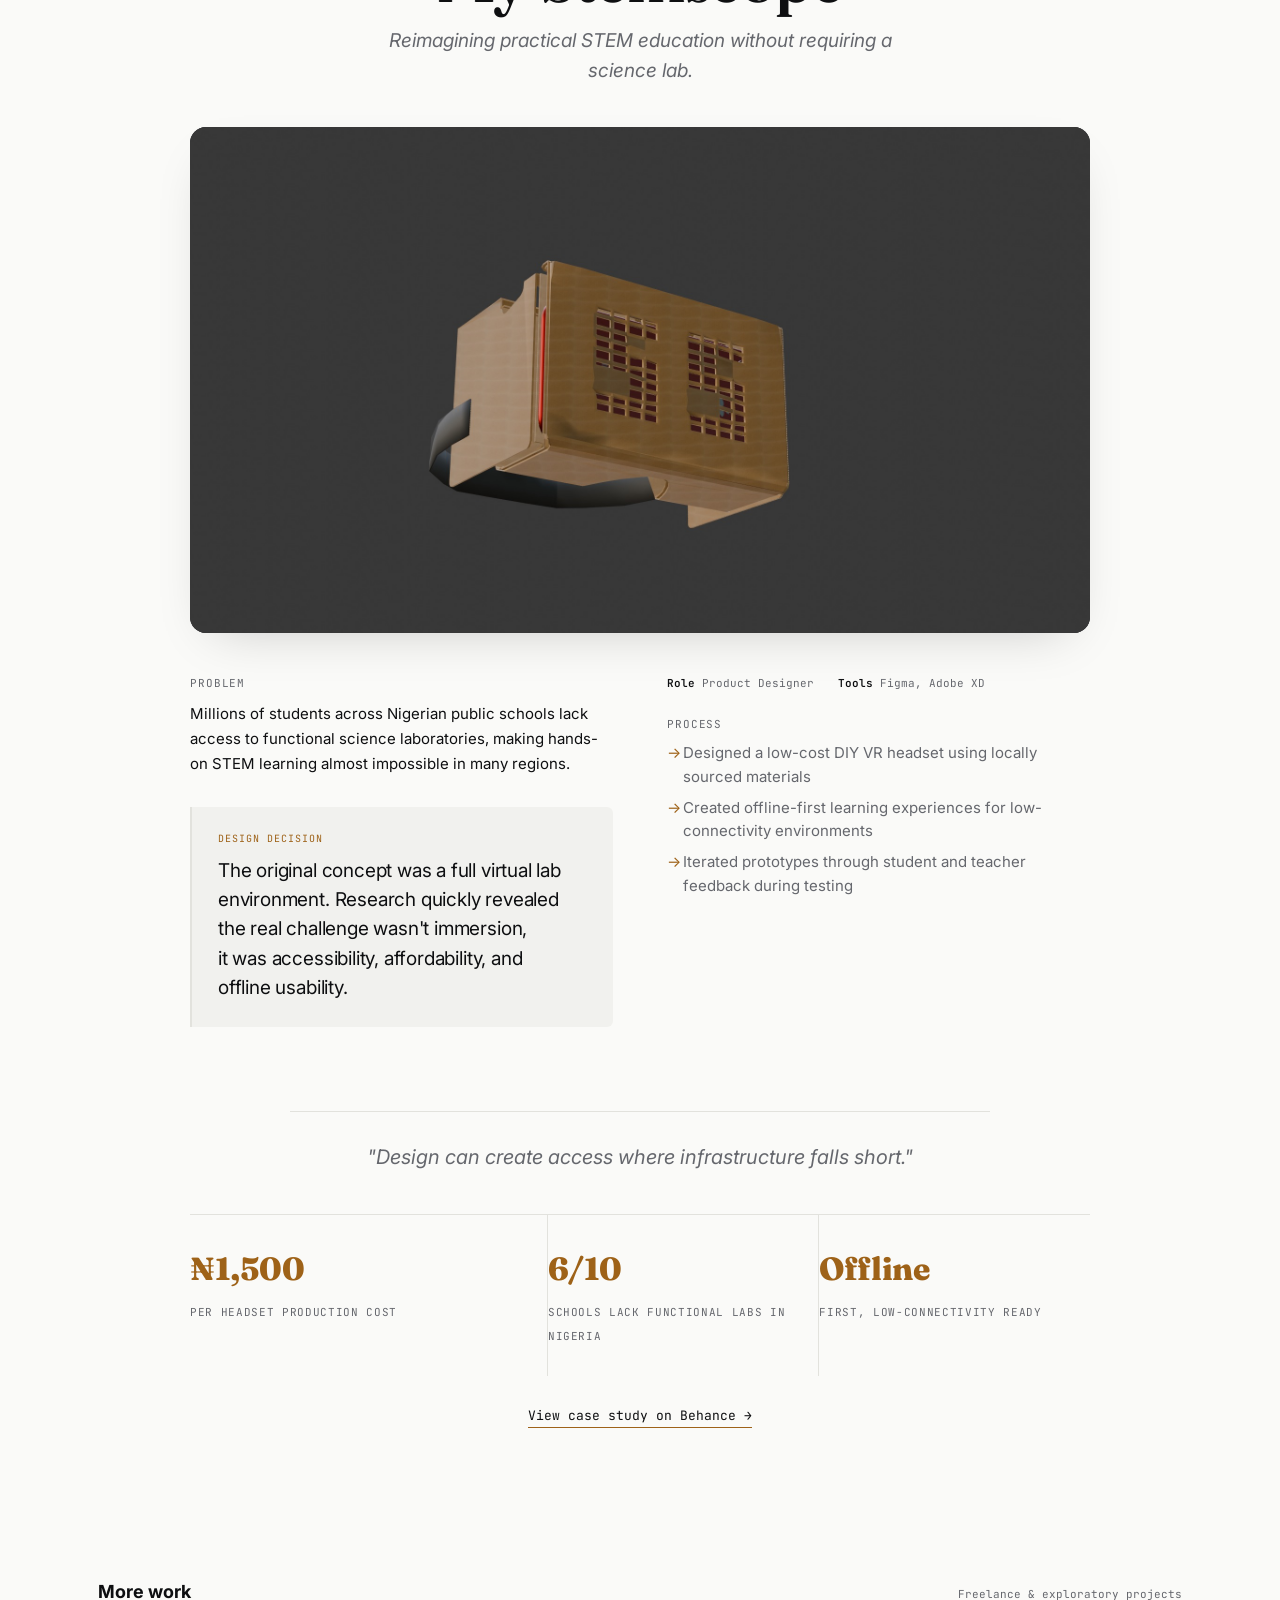
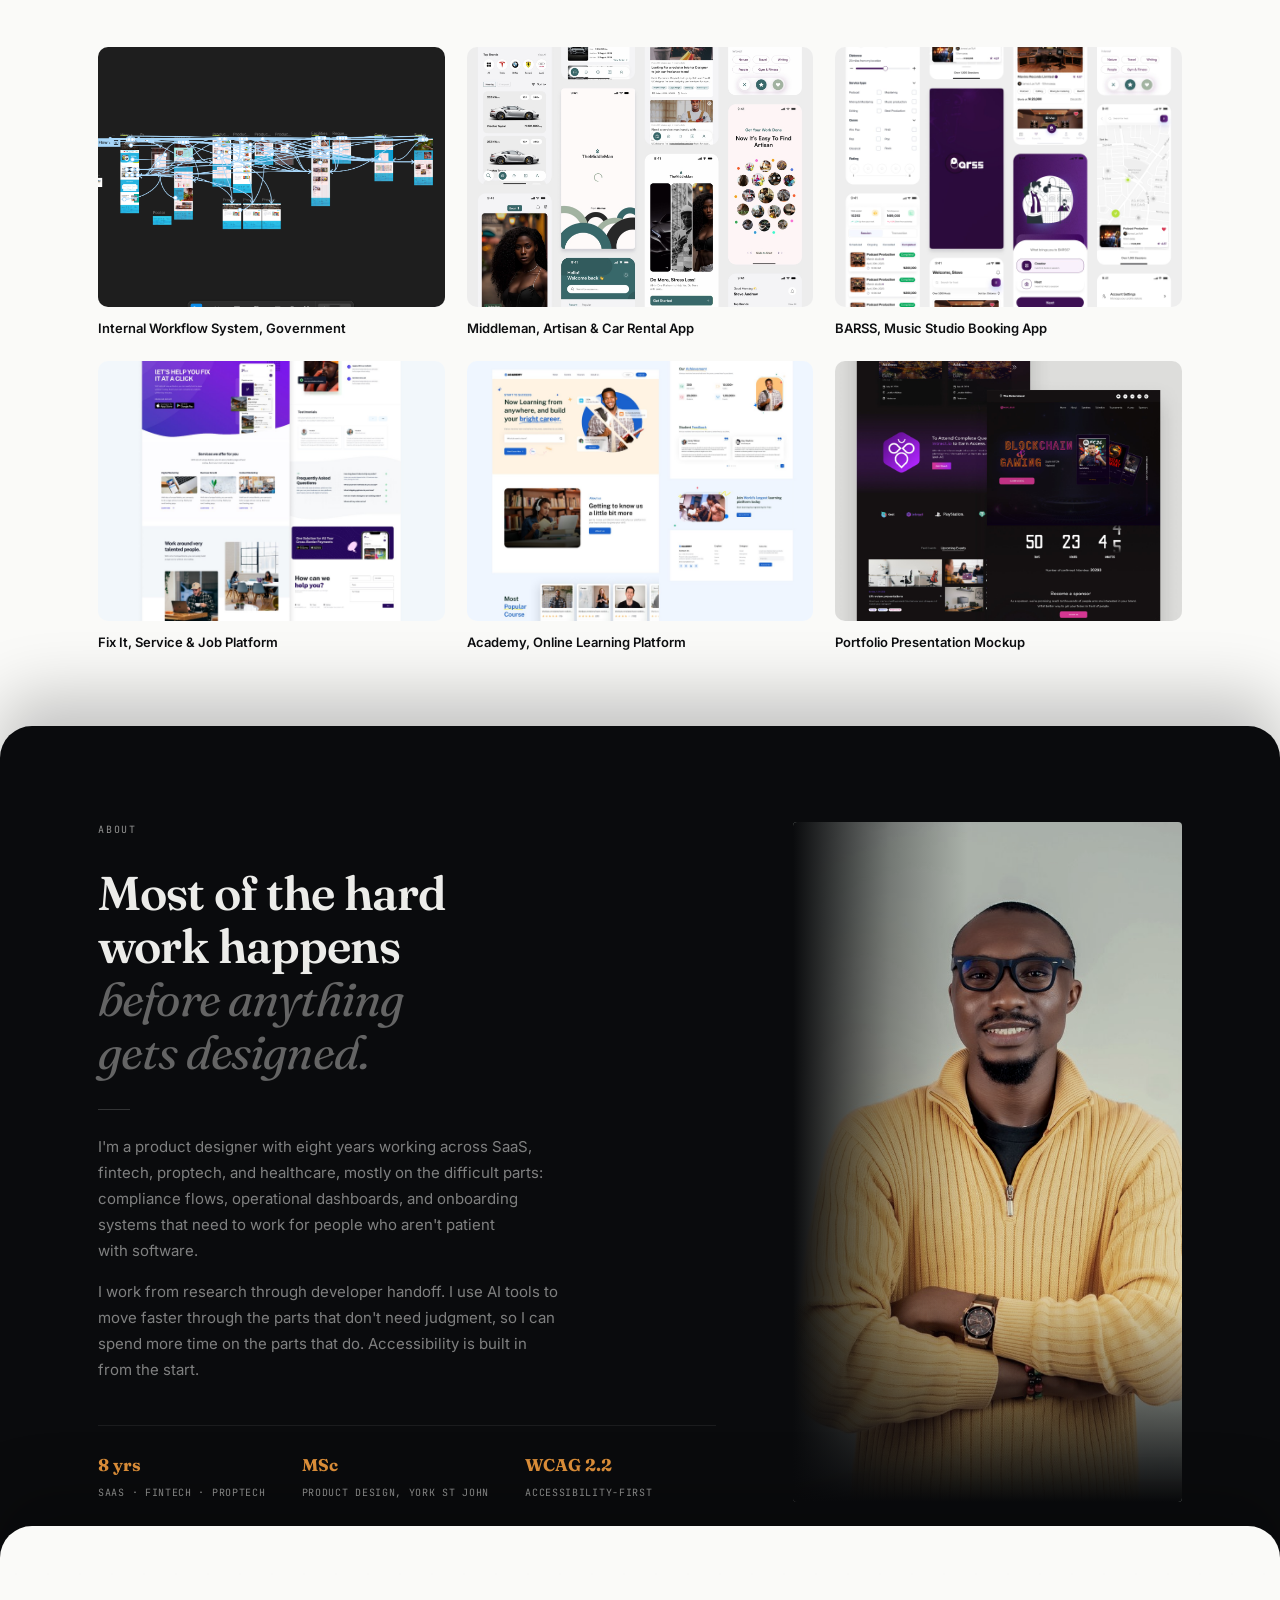
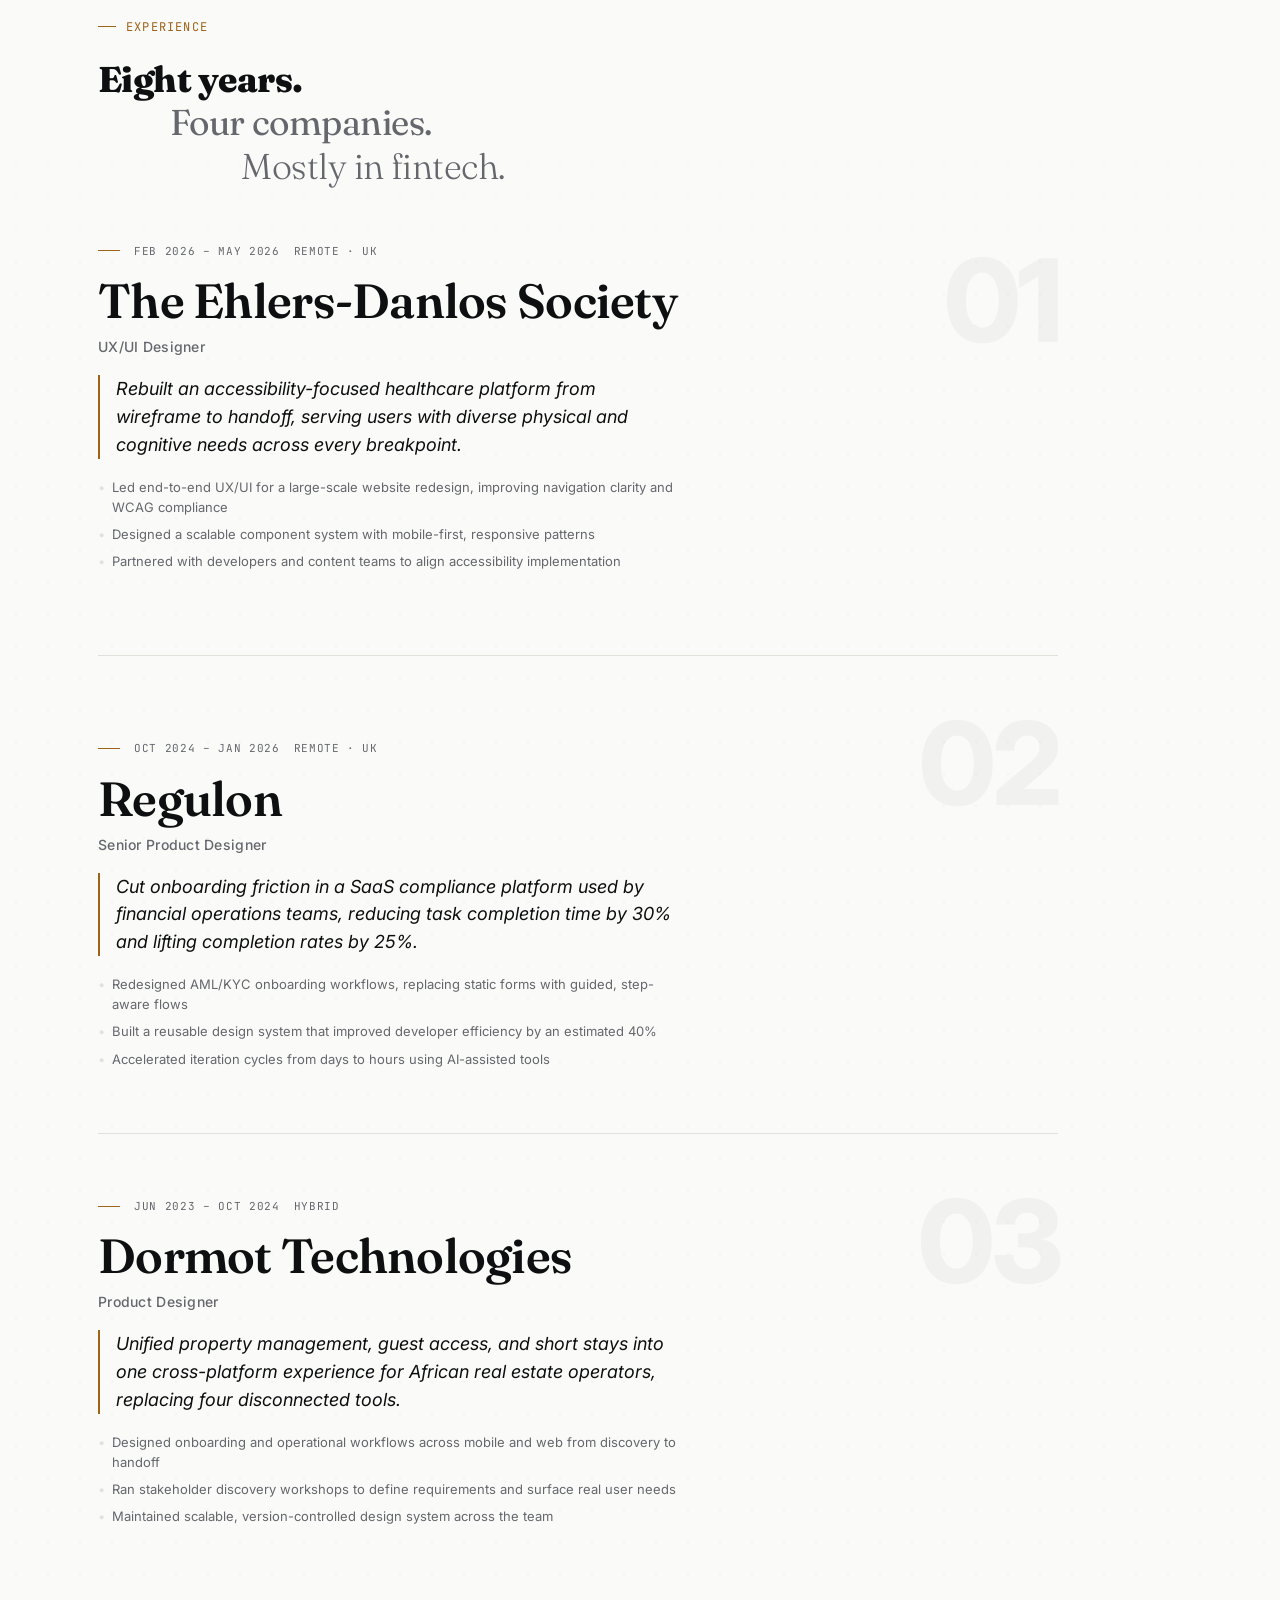
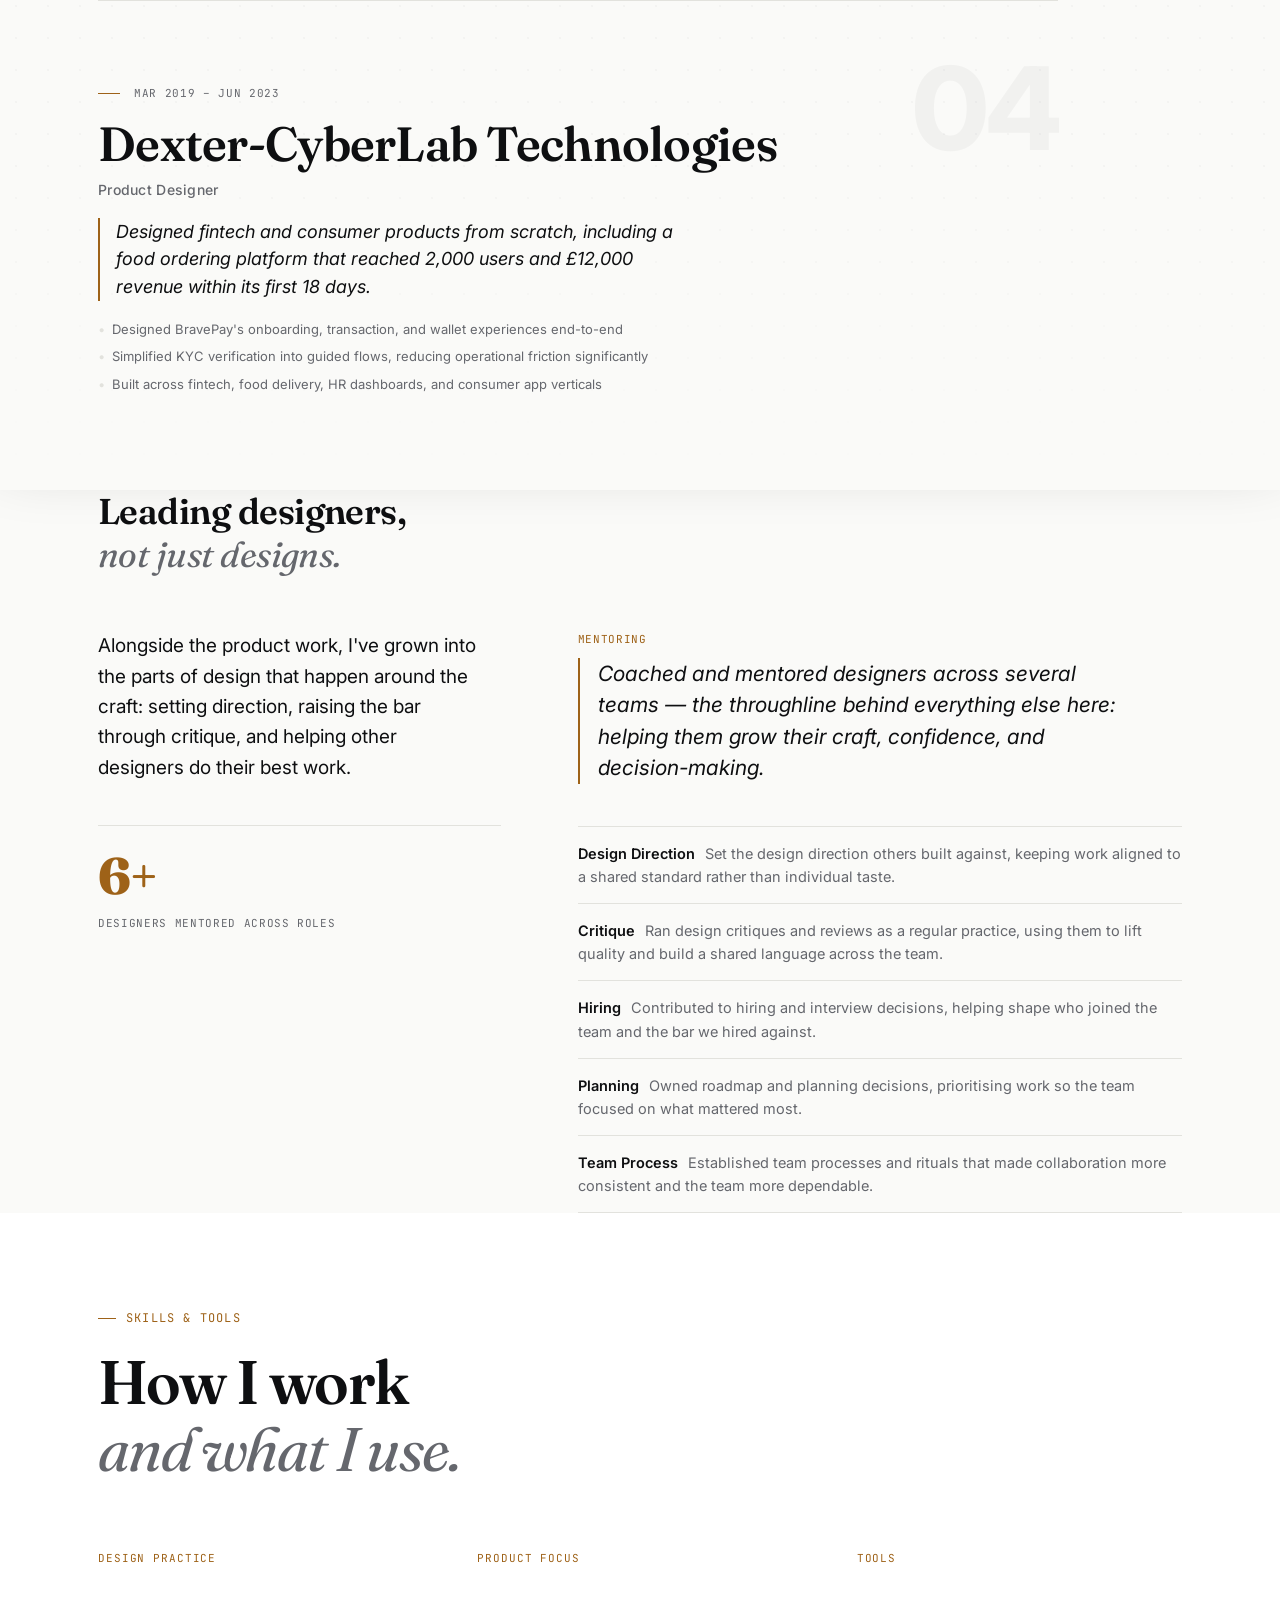
==== commit 9cf5ccd1: "Fix Leadership section's unbalanced two-column height on desktop The intro/stat column (302px) was m" ====
--- a/index.html
+++ b/index.html
@@ -1866,6 +1866,11 @@
     gap: clamp(40px, 6vw, 88px);
     align-items: start;
   }
+  /* The right column runs taller than the left (intro + stat) —
+     same asymmetric two-column shape as .pof-side-img. Pin the
+     shorter column in view instead of letting it end early and
+     leave dead space beside the still-scrolling list. */
+  .lead-intro{ position: sticky; top: 110px; }
   .lead-intro p{
     font-size: clamp(16px, 1.5vw, 19px);
     line-height: 1.6;
@@ -1935,6 +1940,7 @@
 
   @media (max-width: 860px){
     .lead-layout{ grid-template-columns: 1fr; gap: var(--sp-5); }
+    .lead-intro{ position: static; }
     .lead-intro p{ max-width: 640px; }
     .lead-featured p{ padding-left: 14px; }
   }
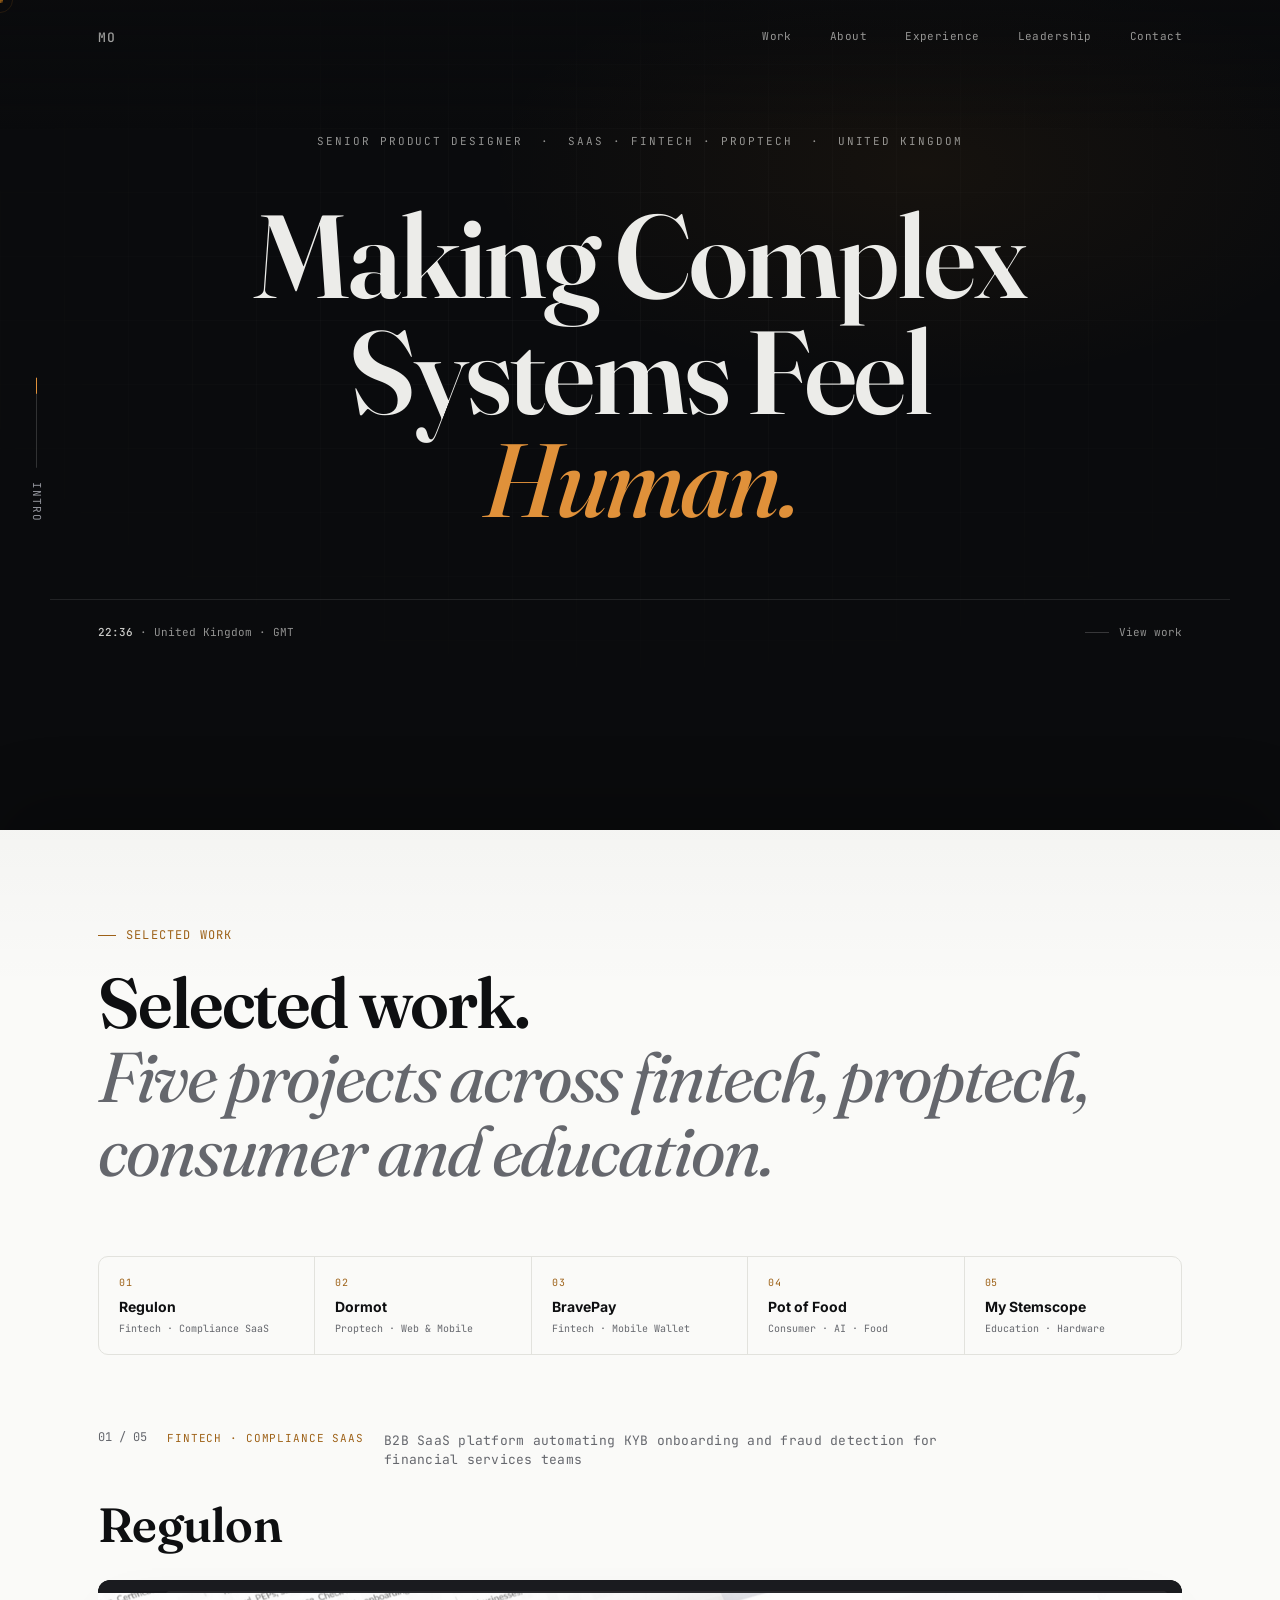
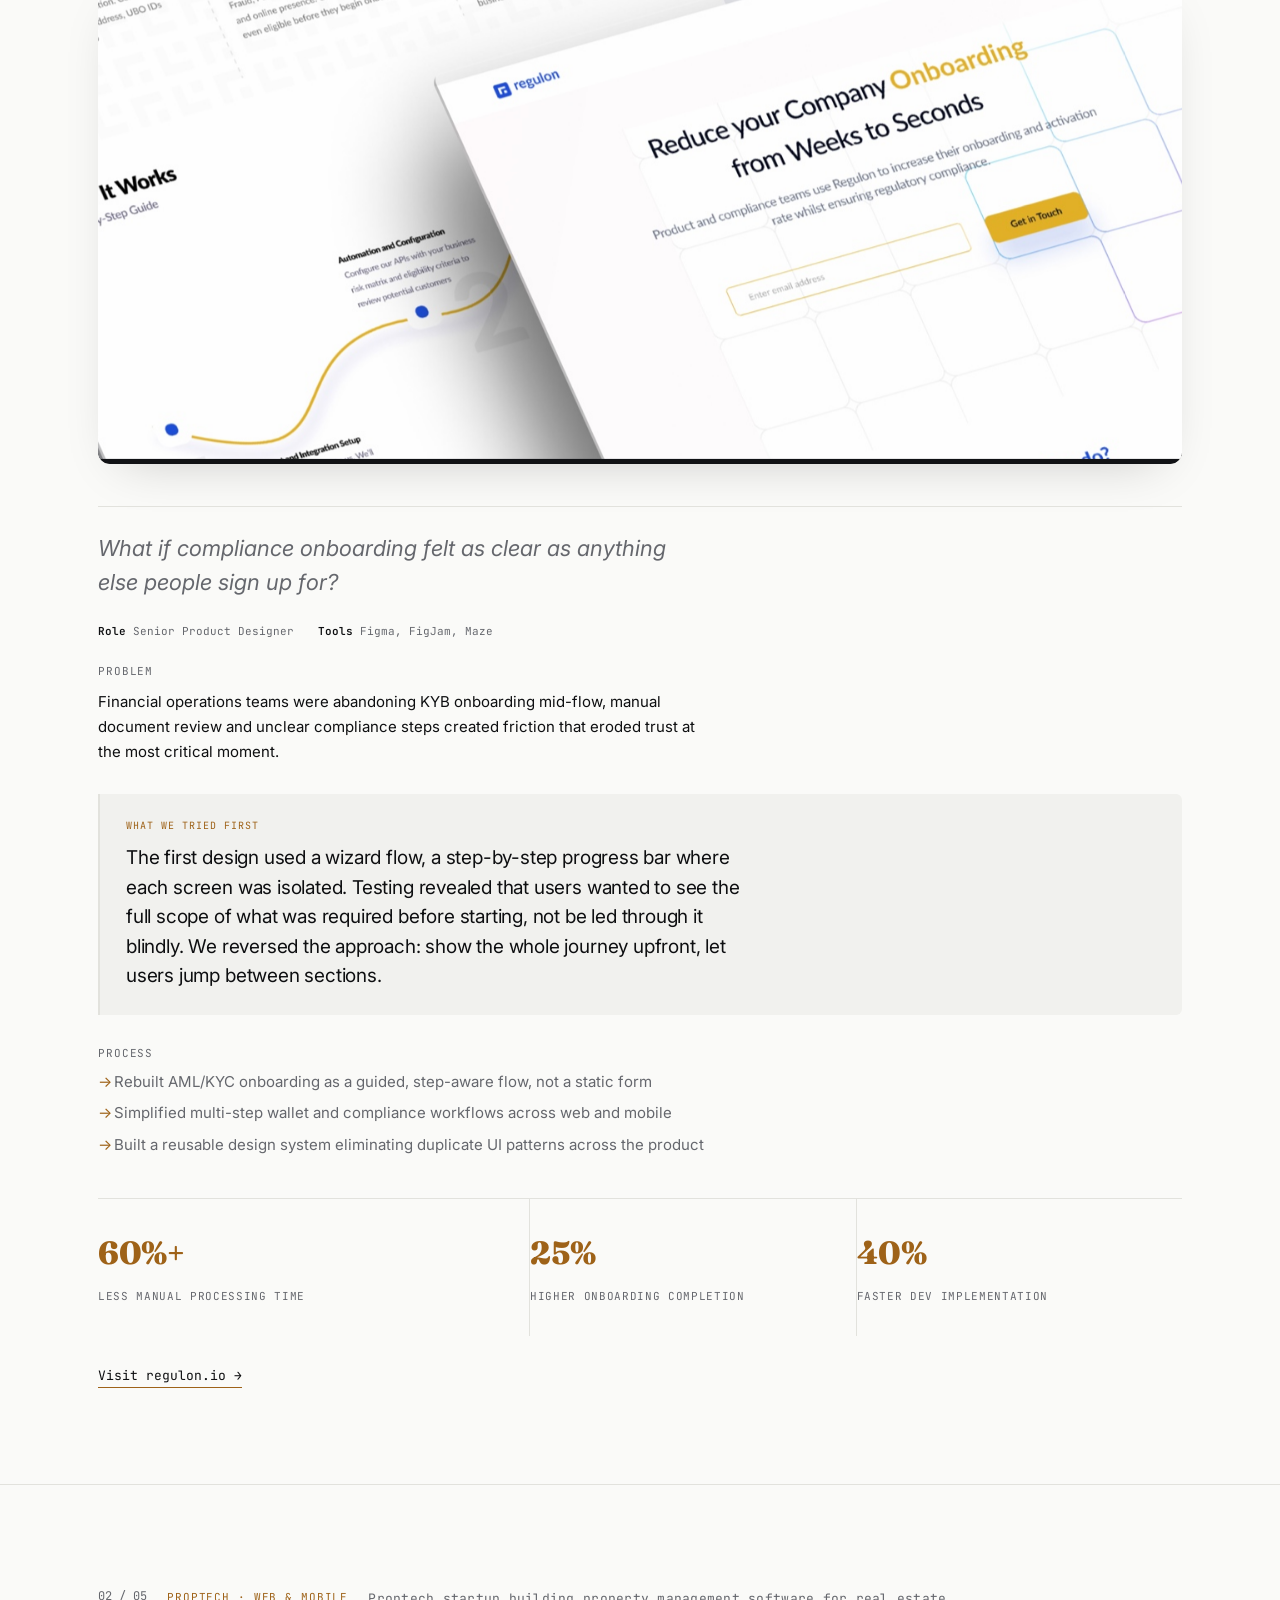
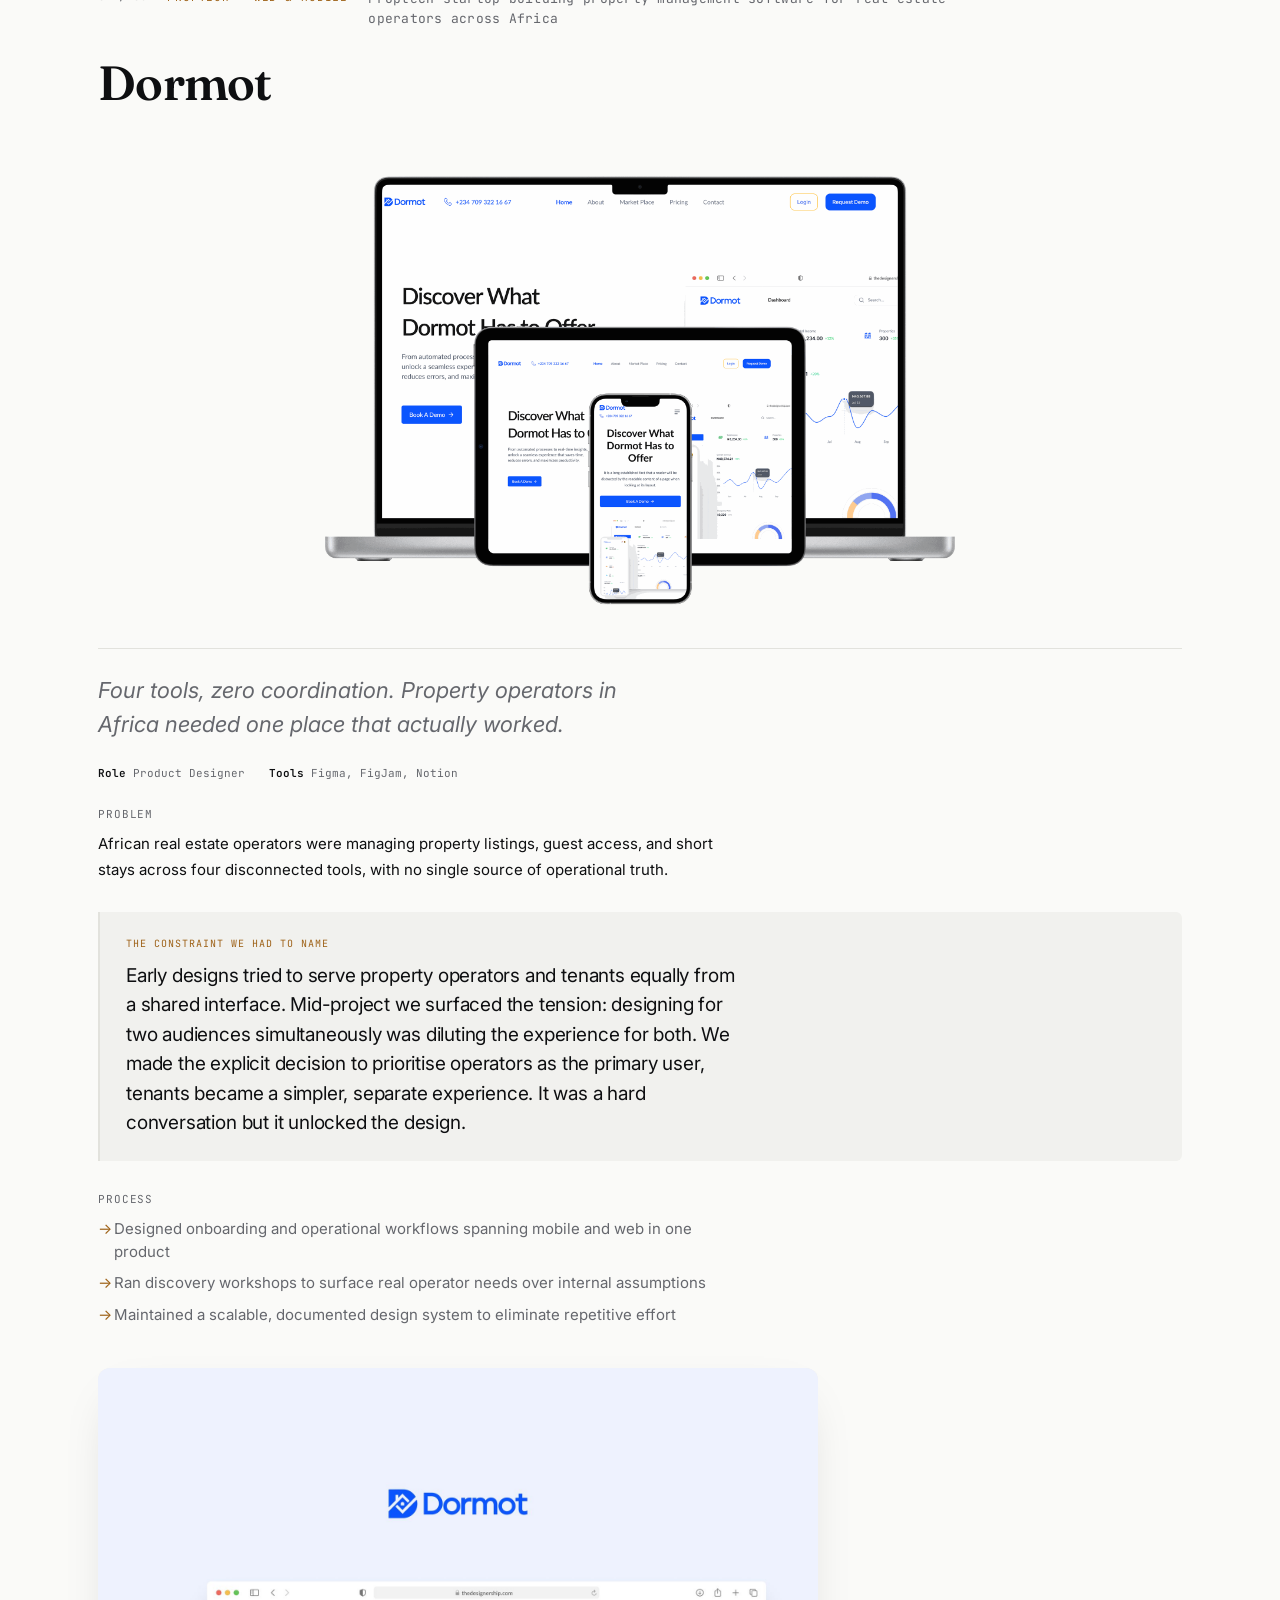
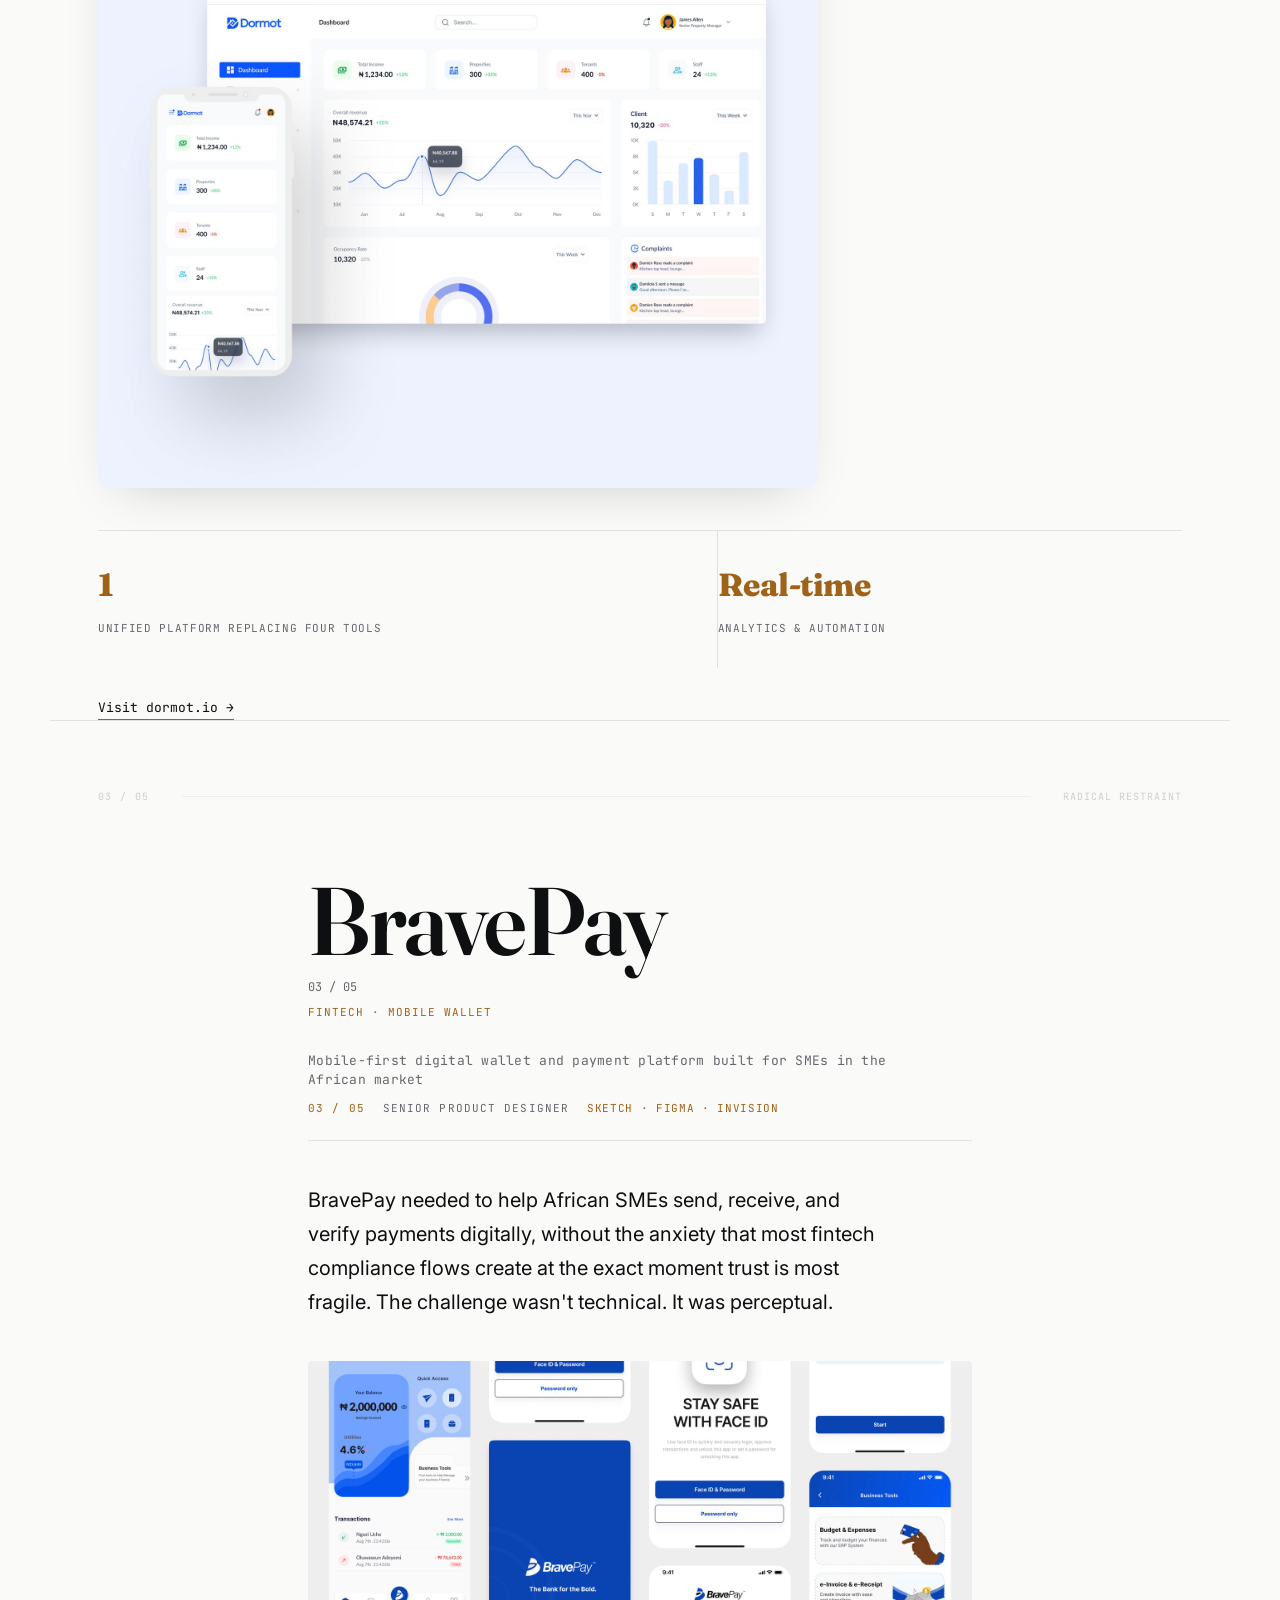
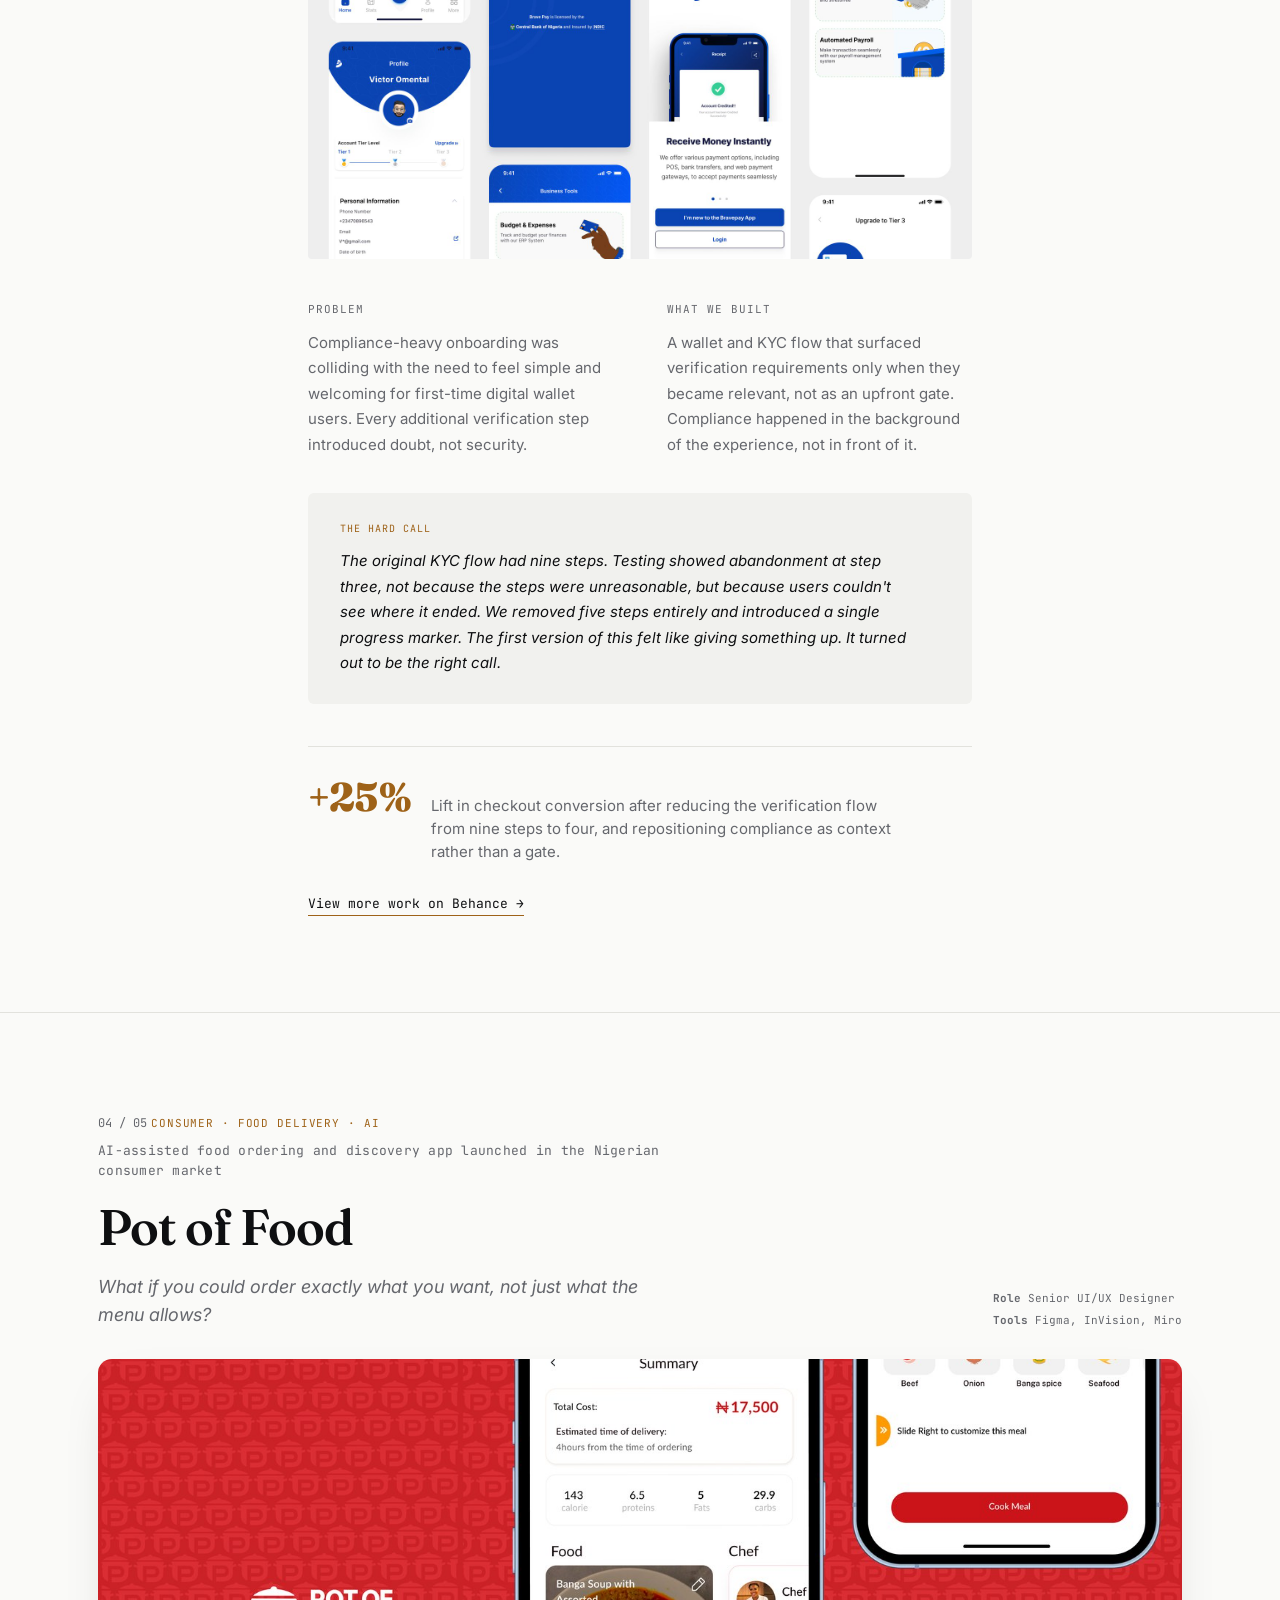
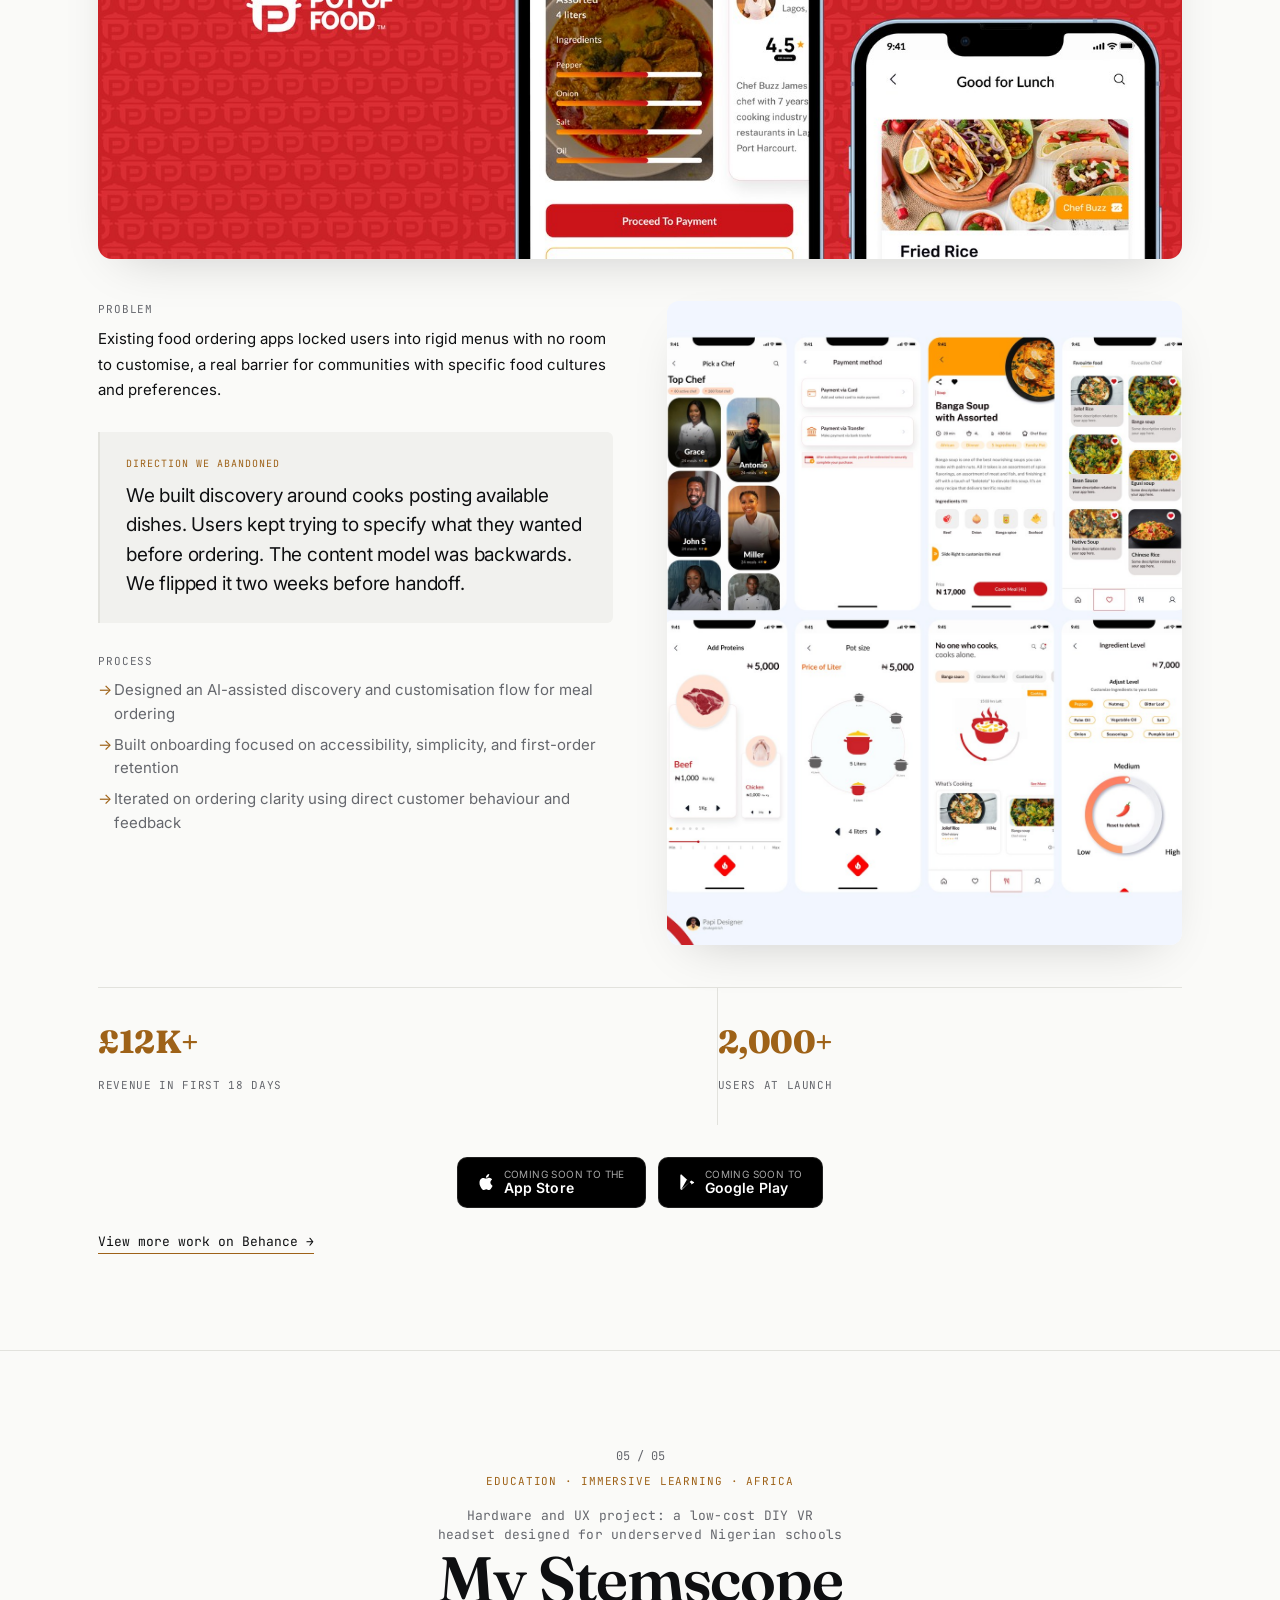
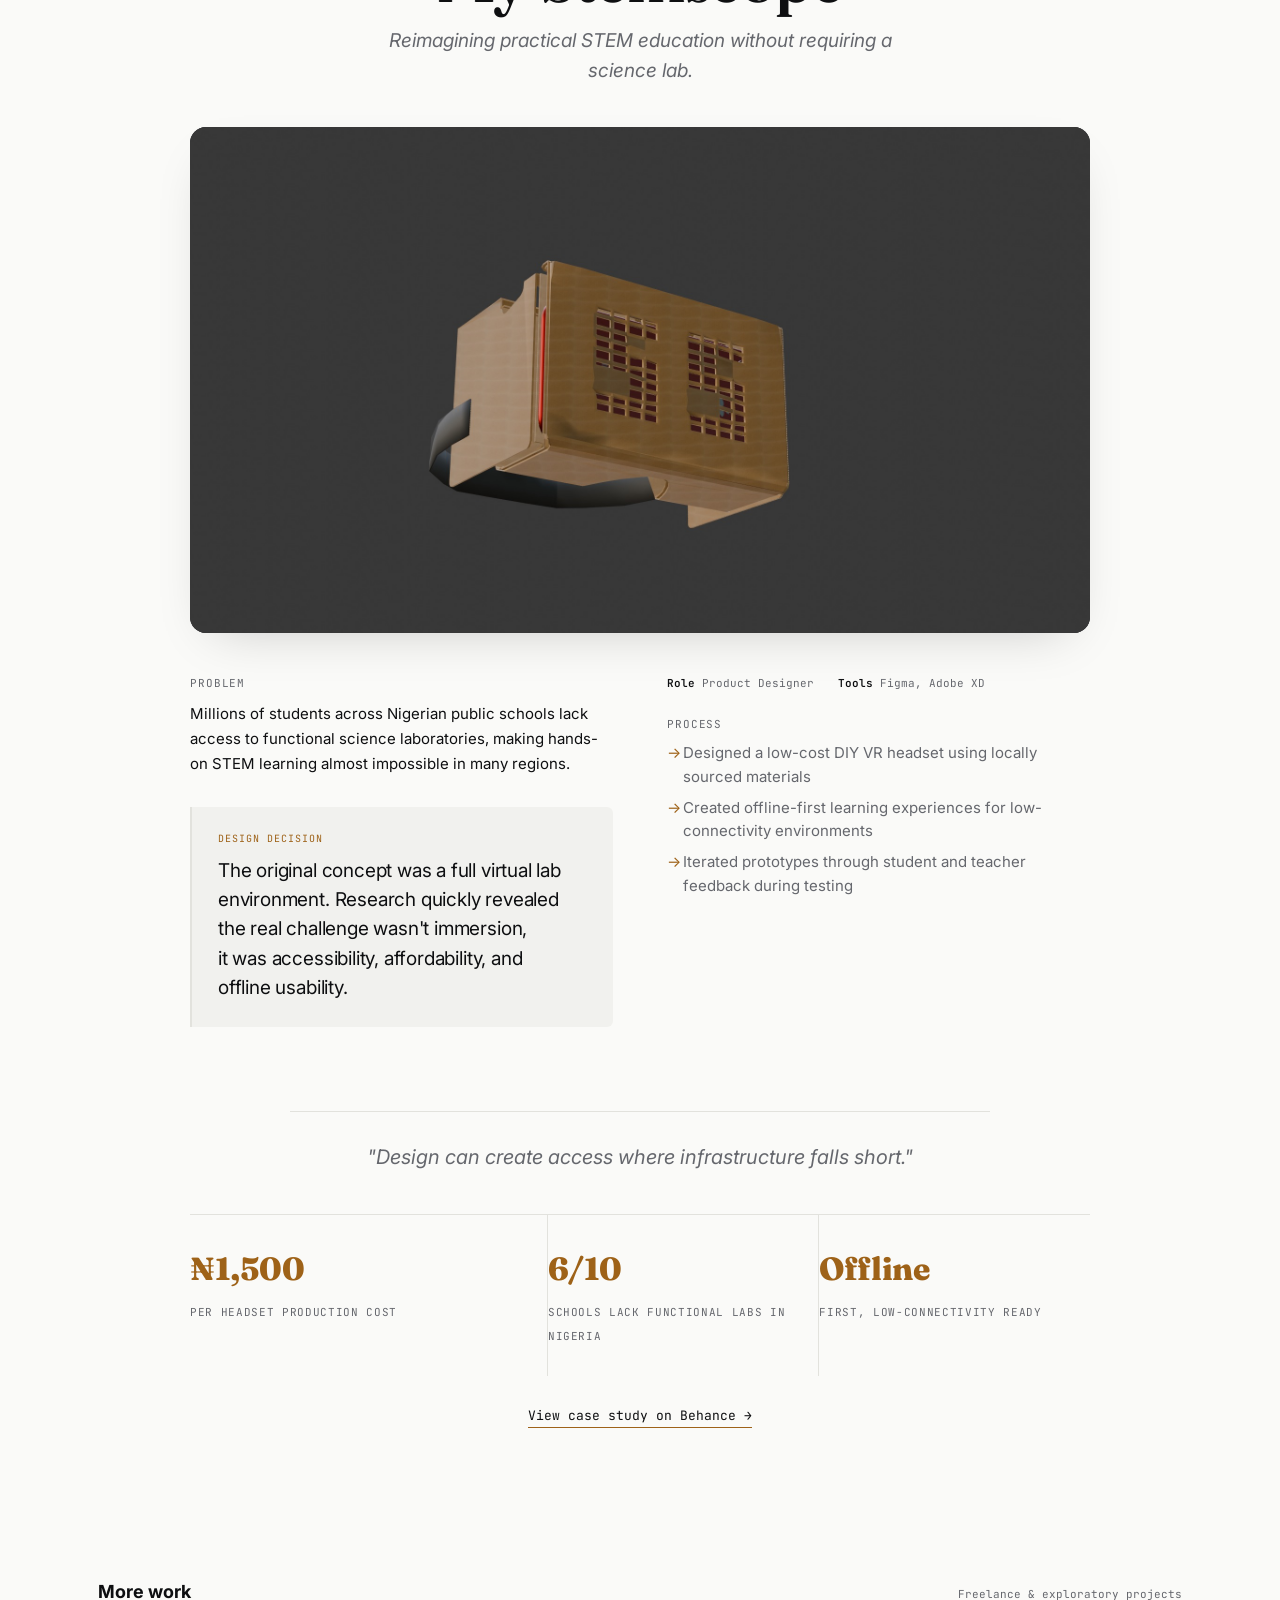
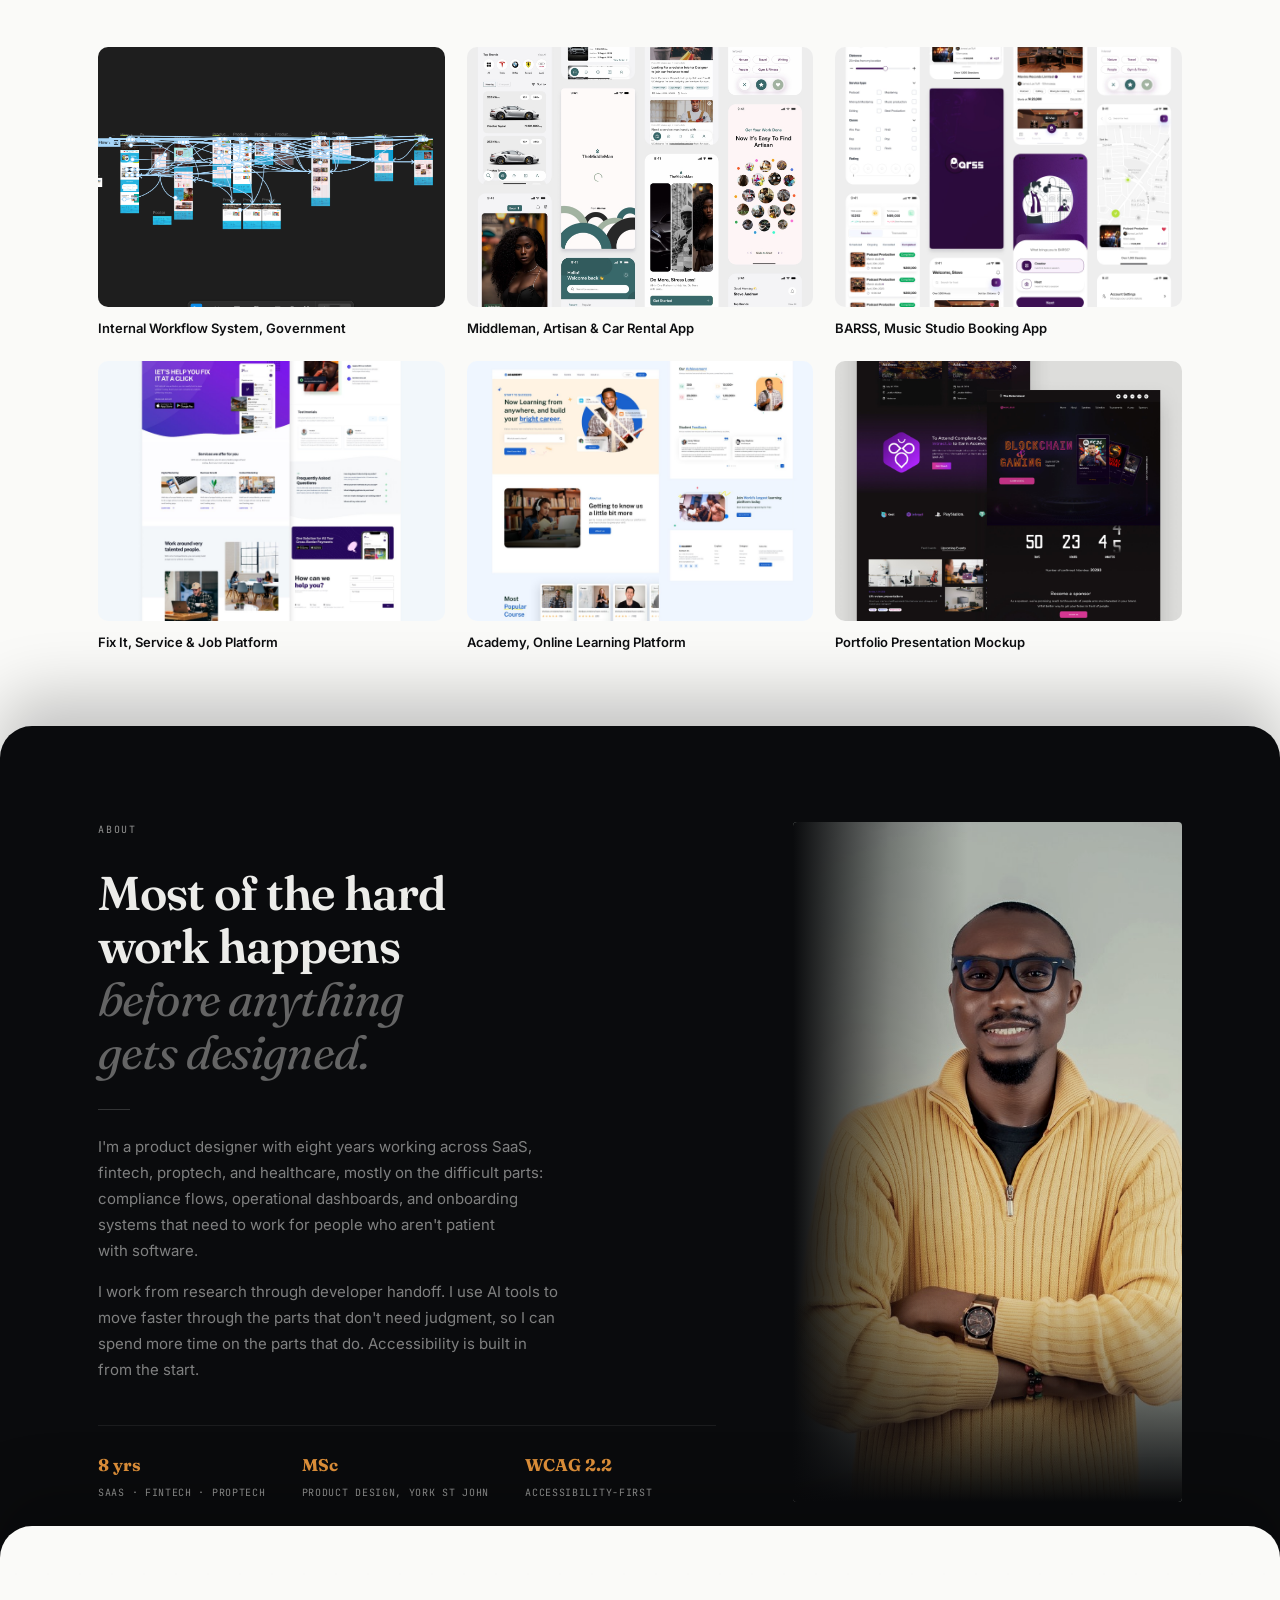
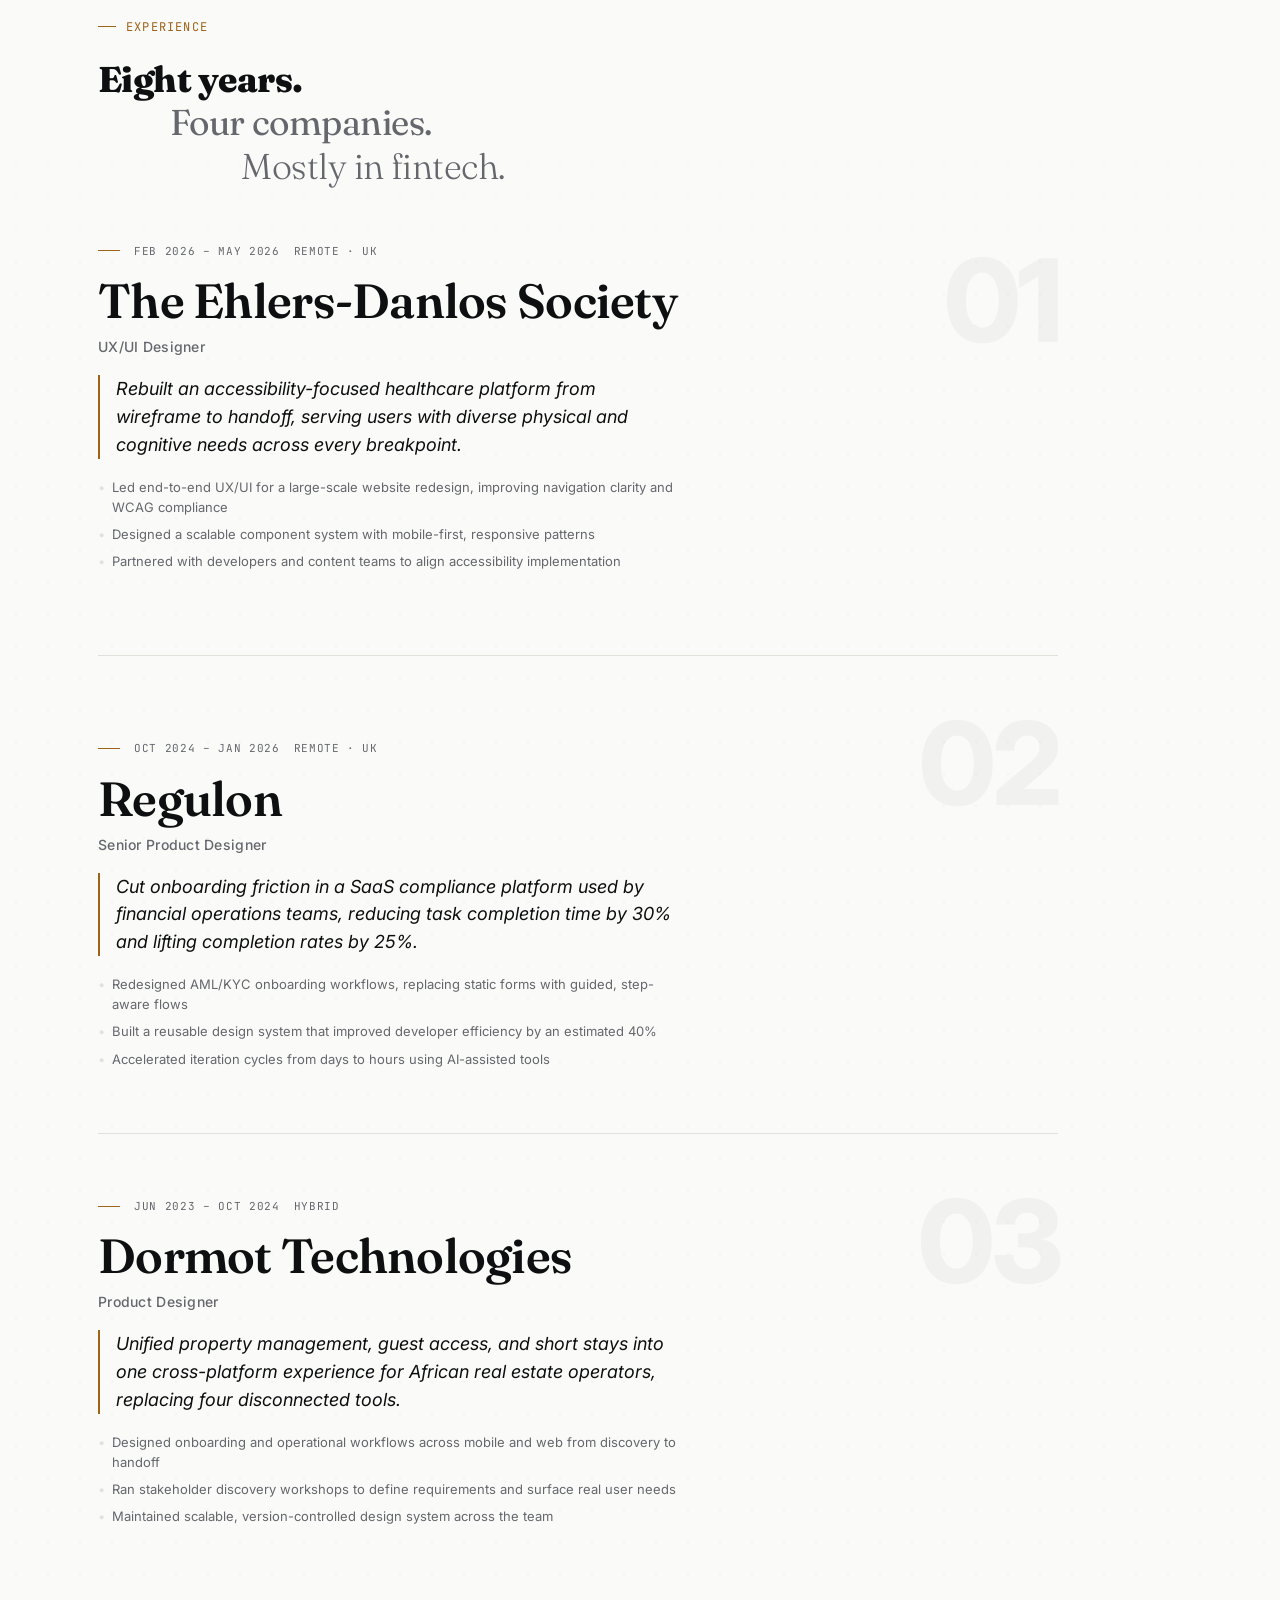
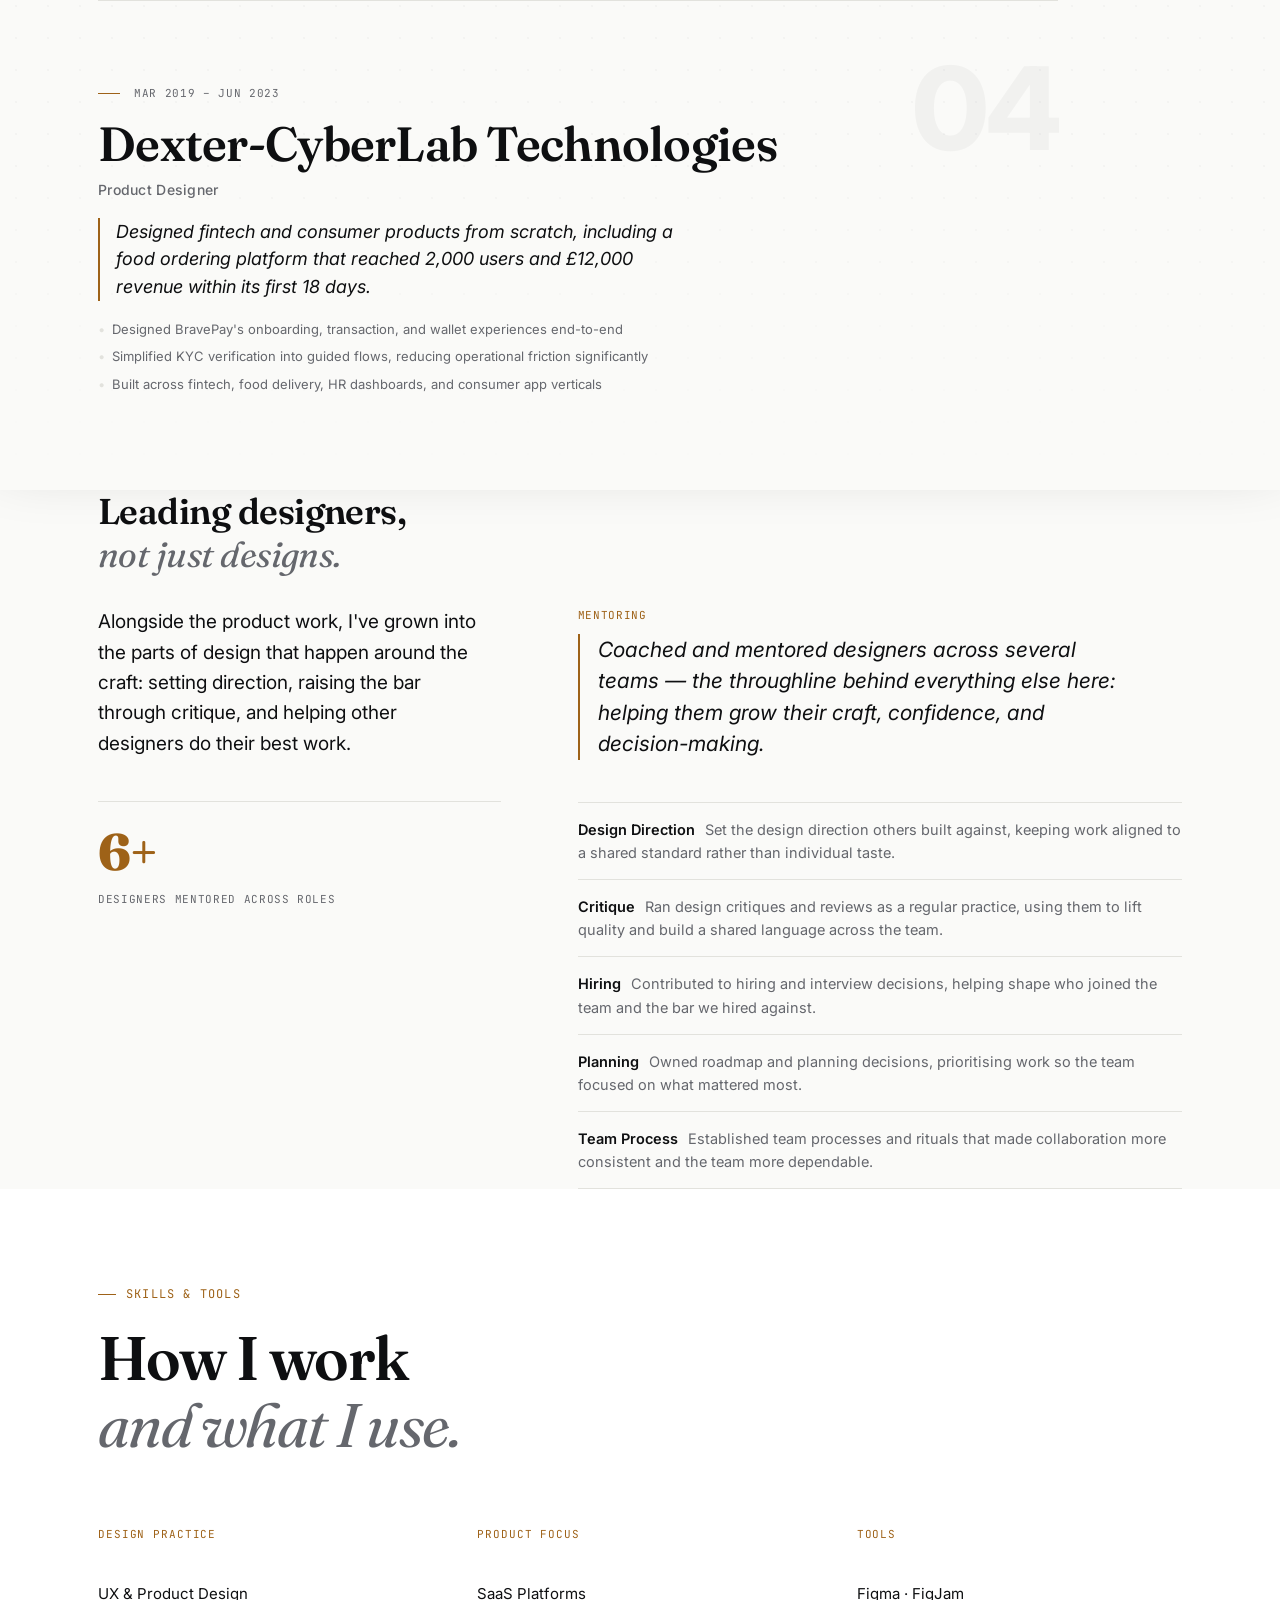
==== commit ce37c1fd: "Tighten Leadership heading-to-paragraph gap .sec-title--tight's 54px margin-bottom is shared with Ex" ====
--- a/index.html
+++ b/index.html
@@ -1860,6 +1860,13 @@
      Editorial 2-col: a lead statement + stat on the left,
      a set of confirmed leadership behaviours on the right.
   ========================================================= */
+  /* Leadership shares .sec-title--tight with Experience, whose
+     54px heading gap suits its denser chapter list. This section
+     runs on a tighter 26-30px rhythm throughout, so the heading
+     was the one element visibly out of step — override locally
+     instead of touching the shared class. */
+  #leadership .sec-title--tight{ margin-bottom: var(--sp-4); }
+
   .lead-layout{
     display: grid;
     grid-template-columns: 0.8fr 1.2fr;
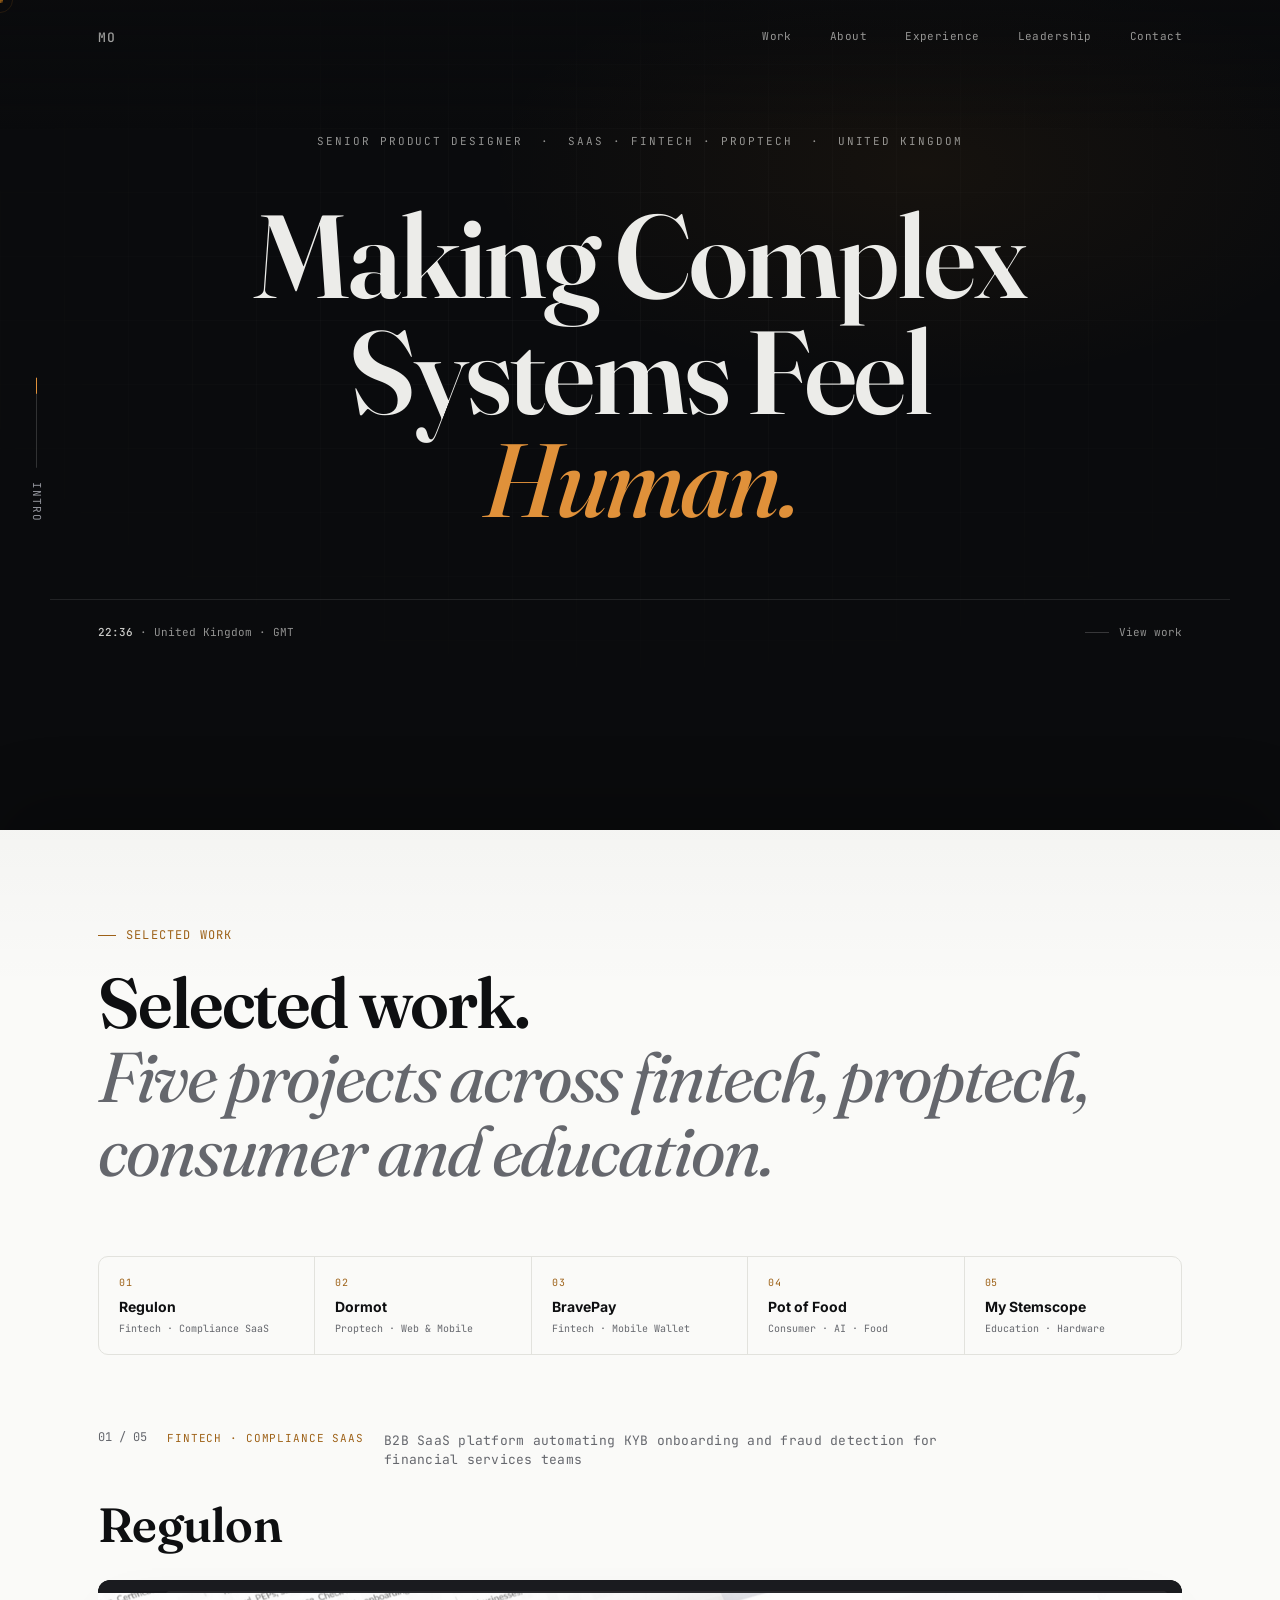
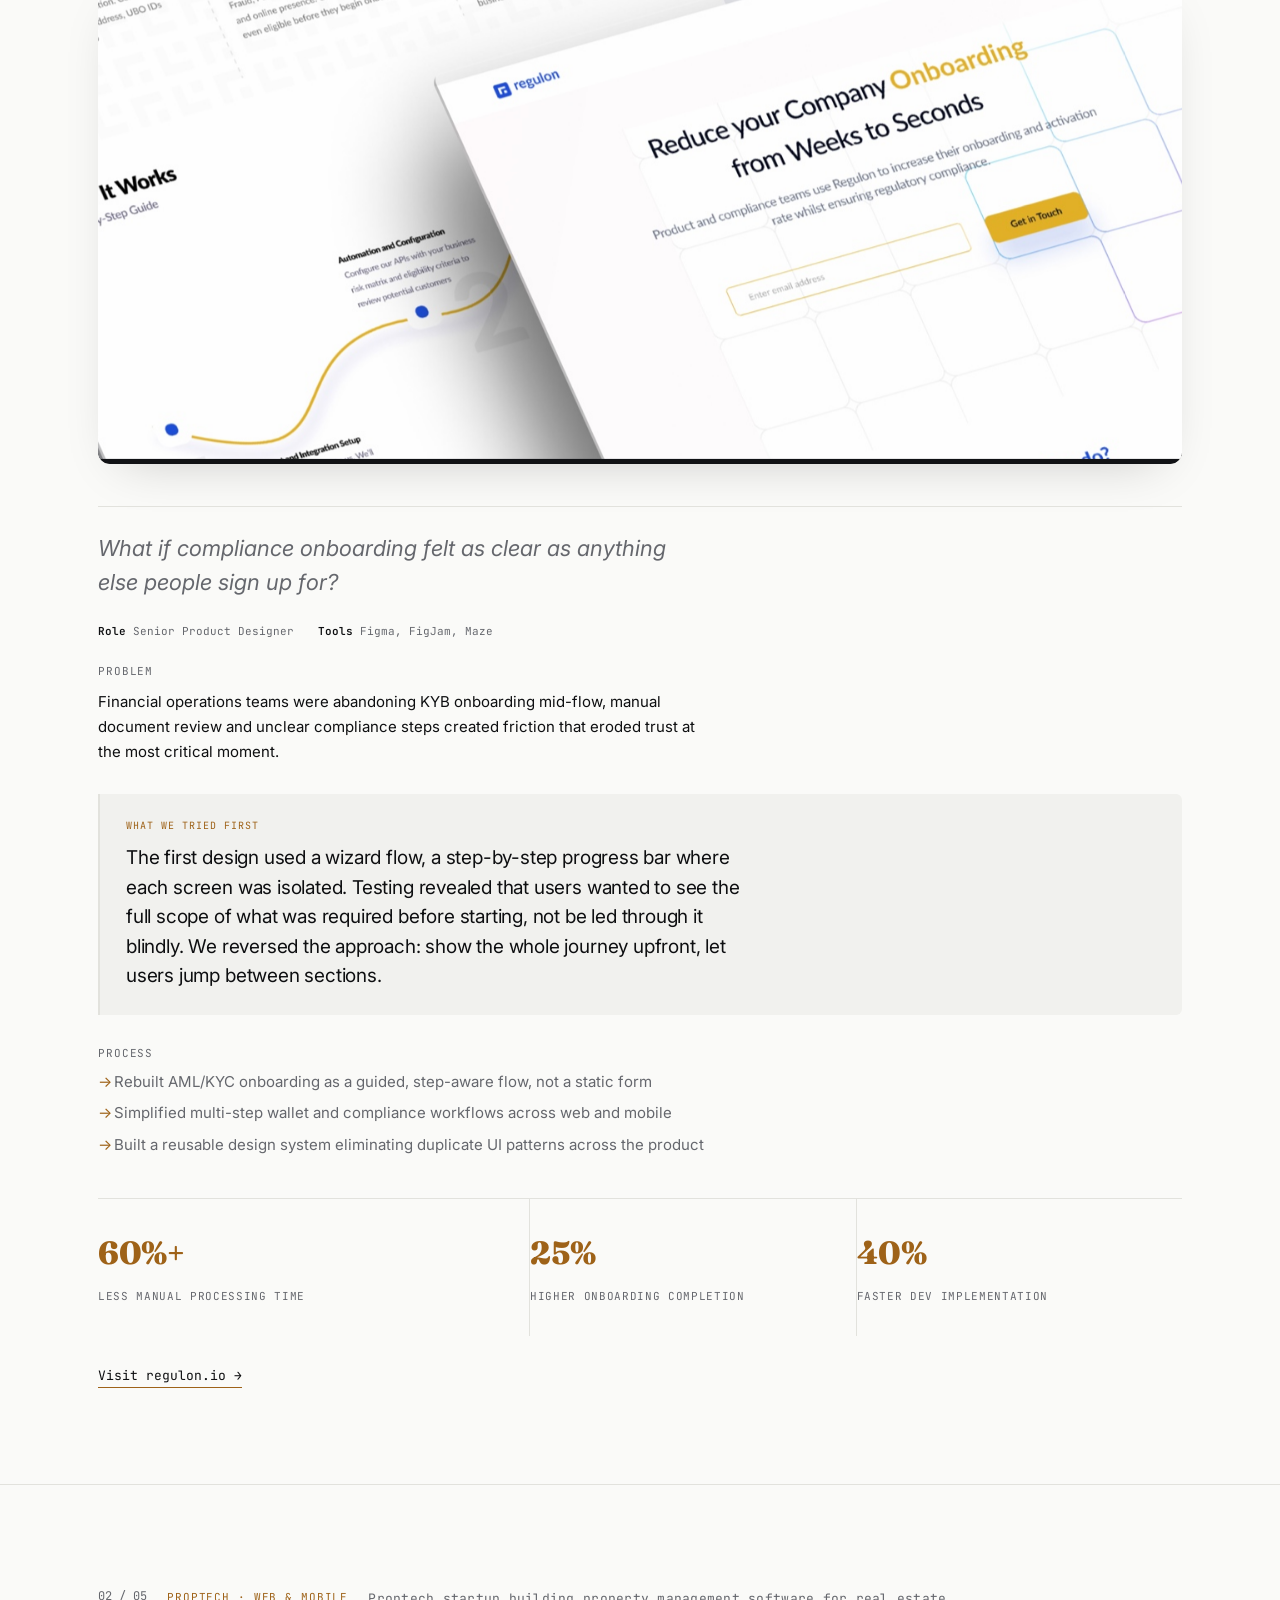
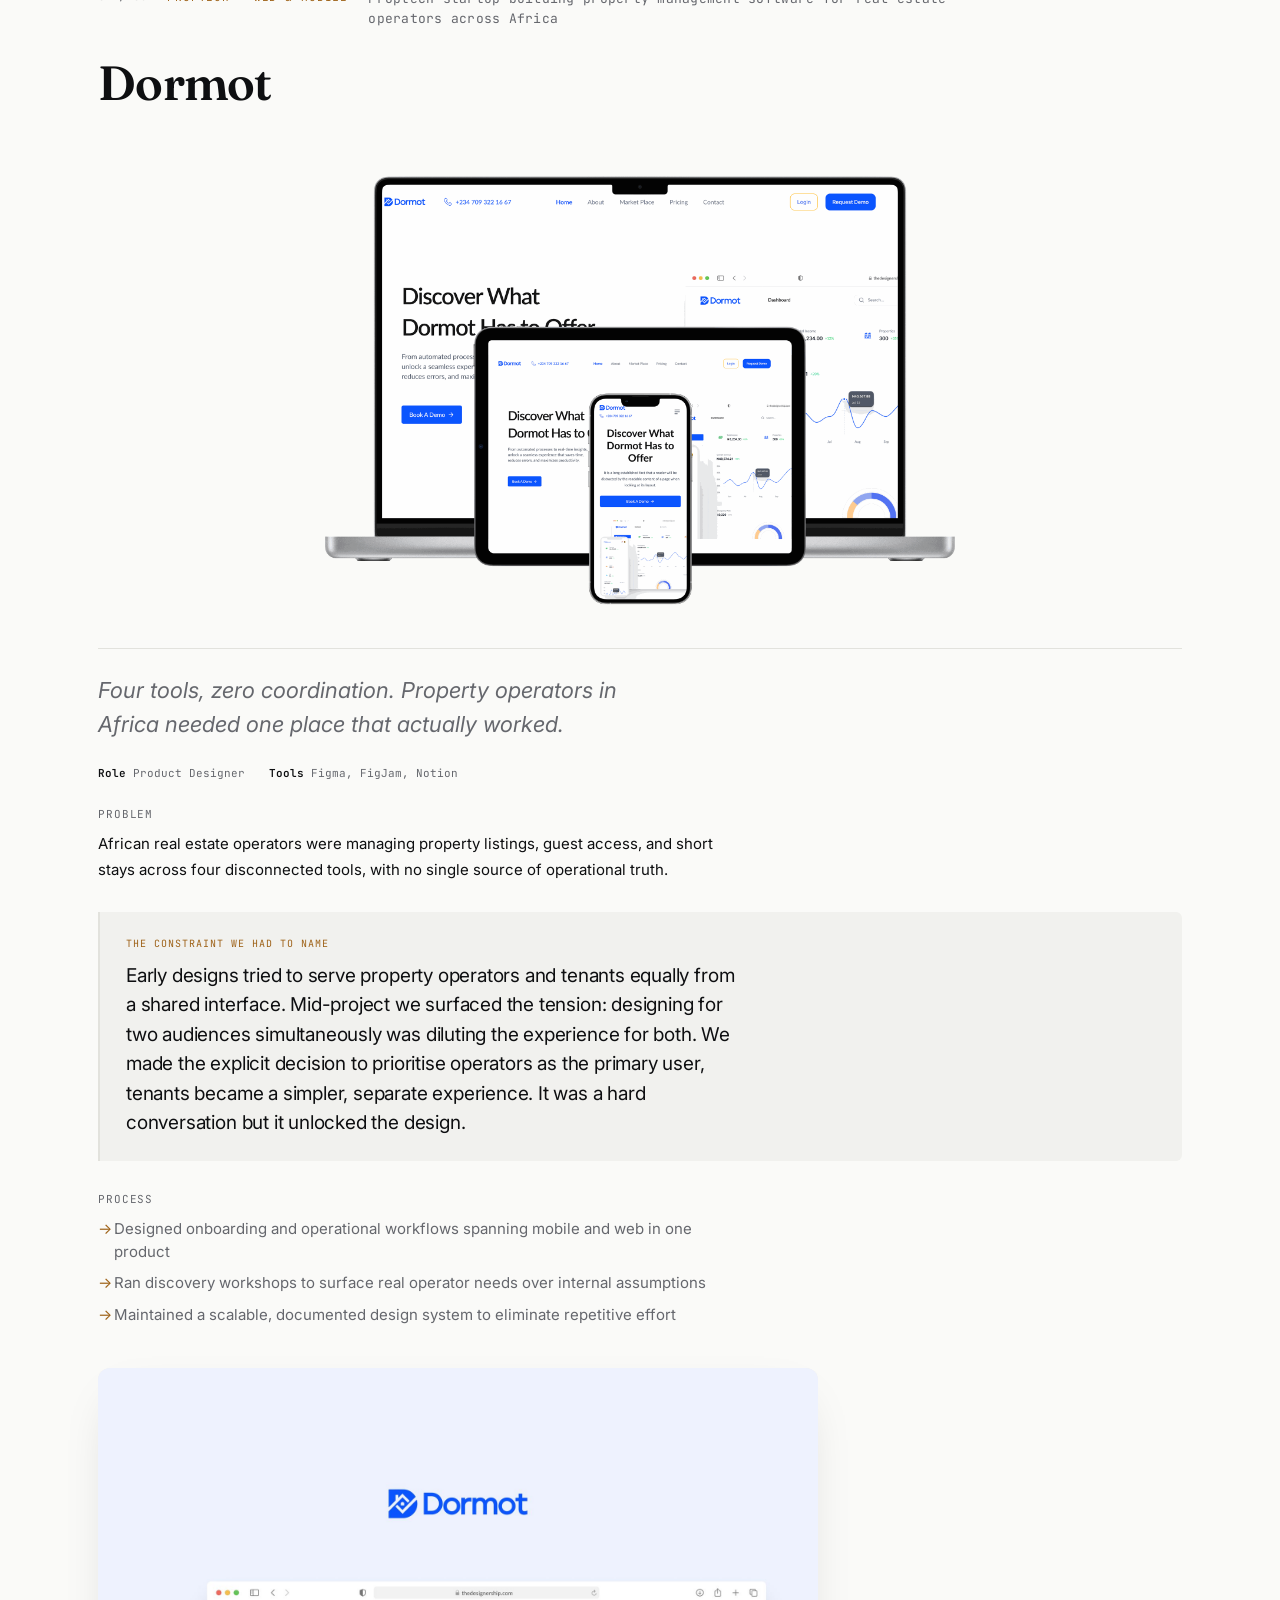
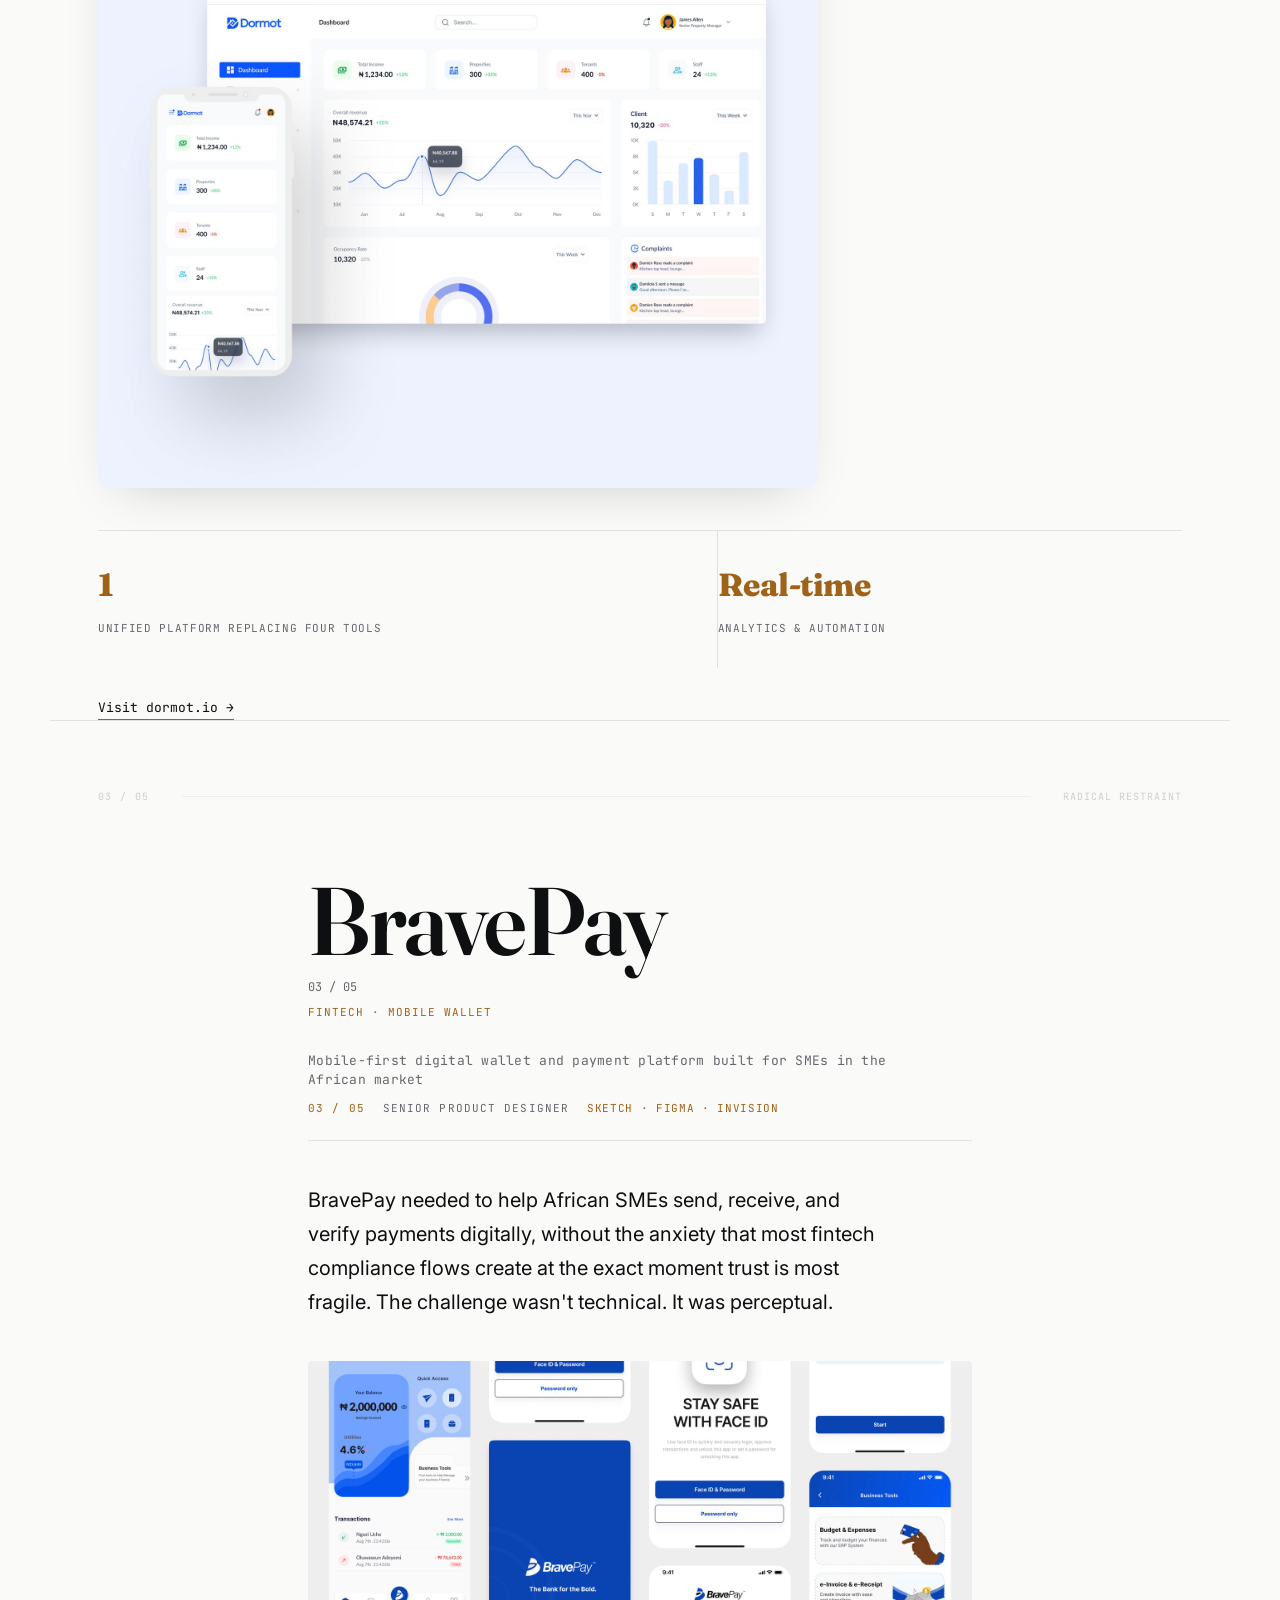
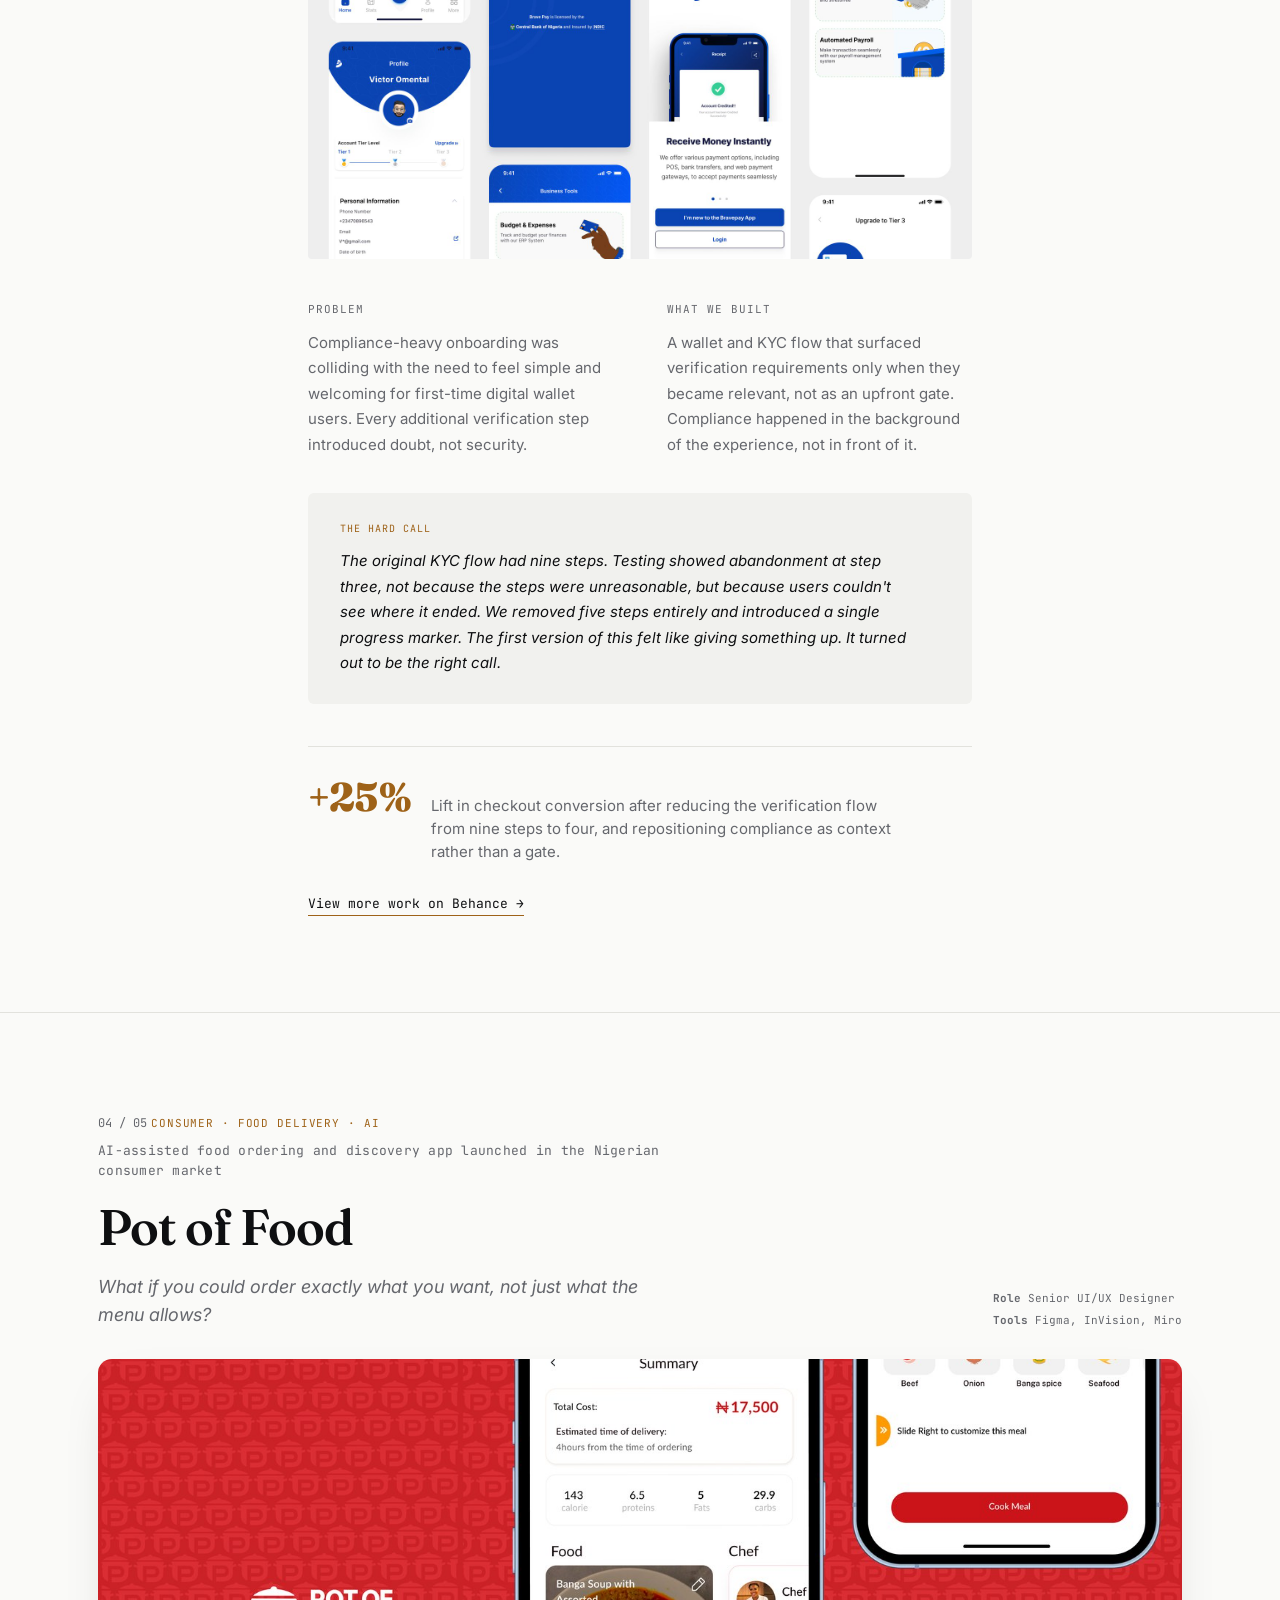
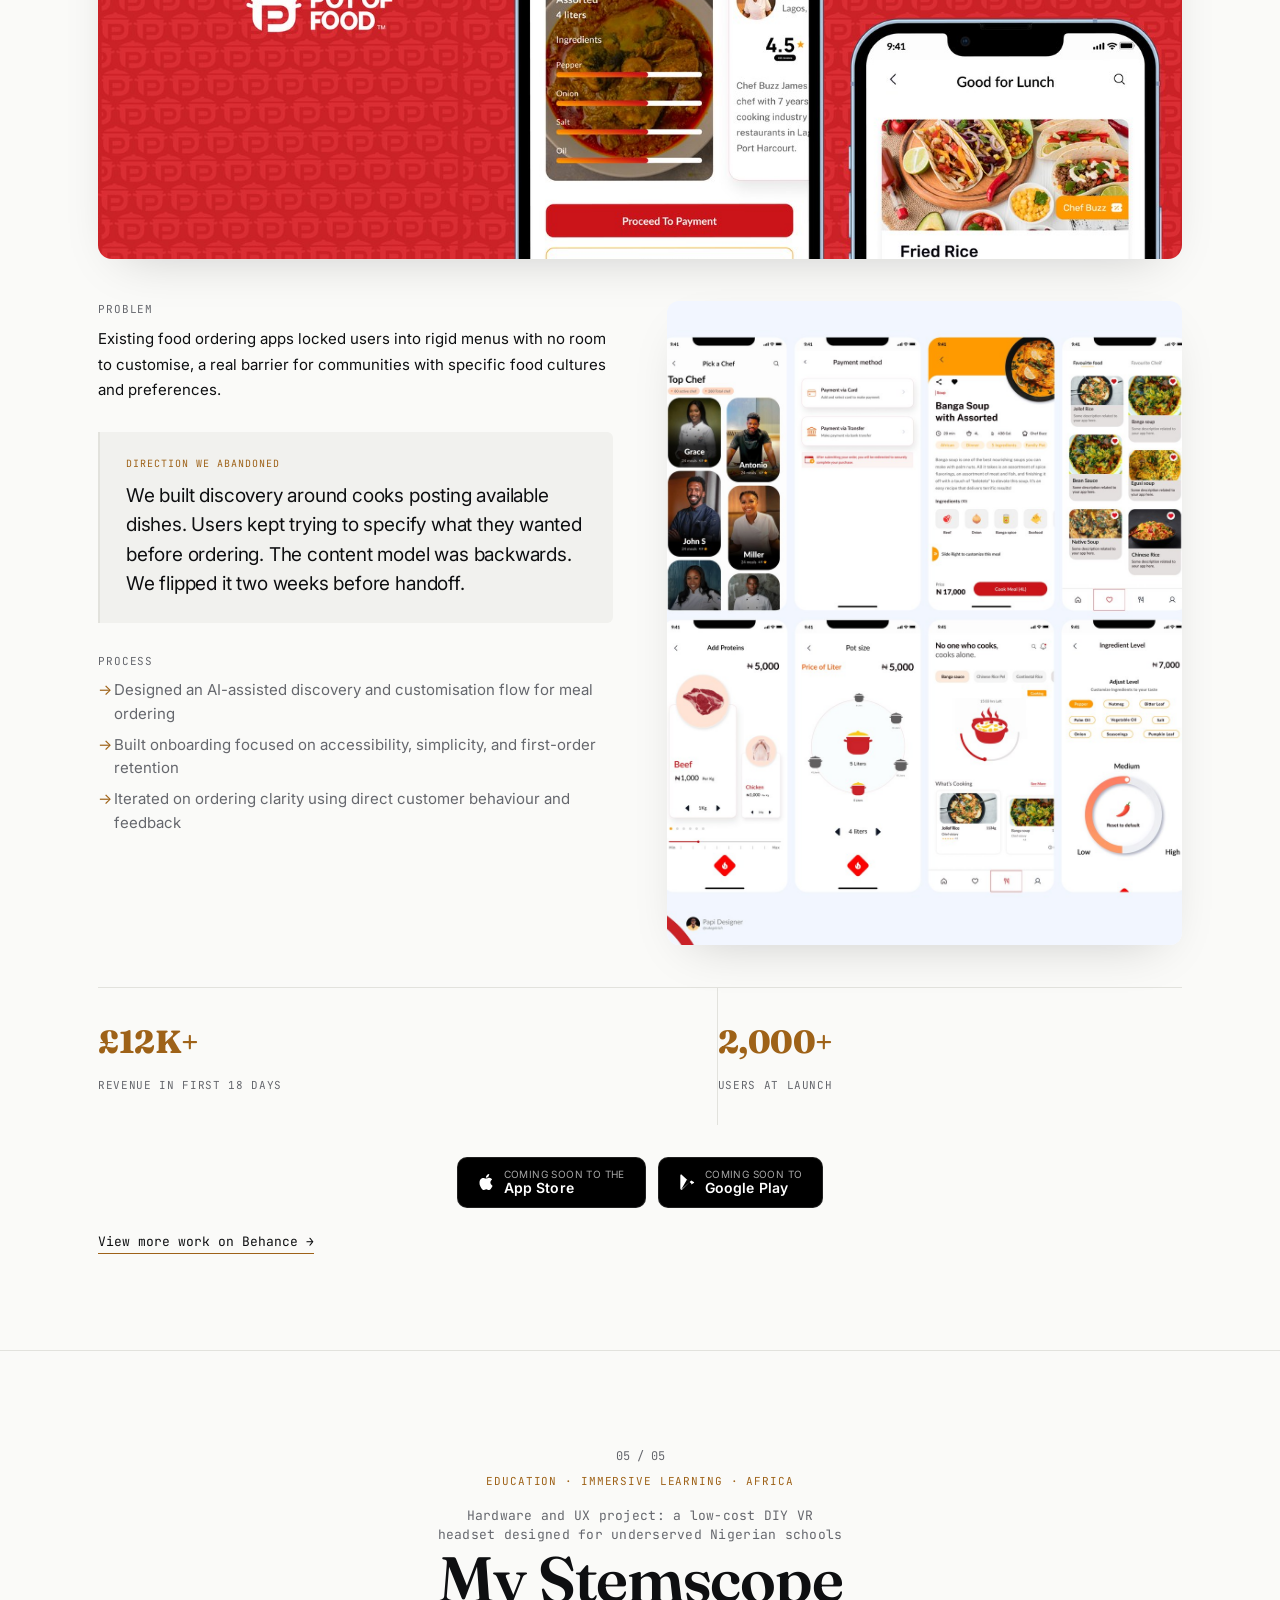
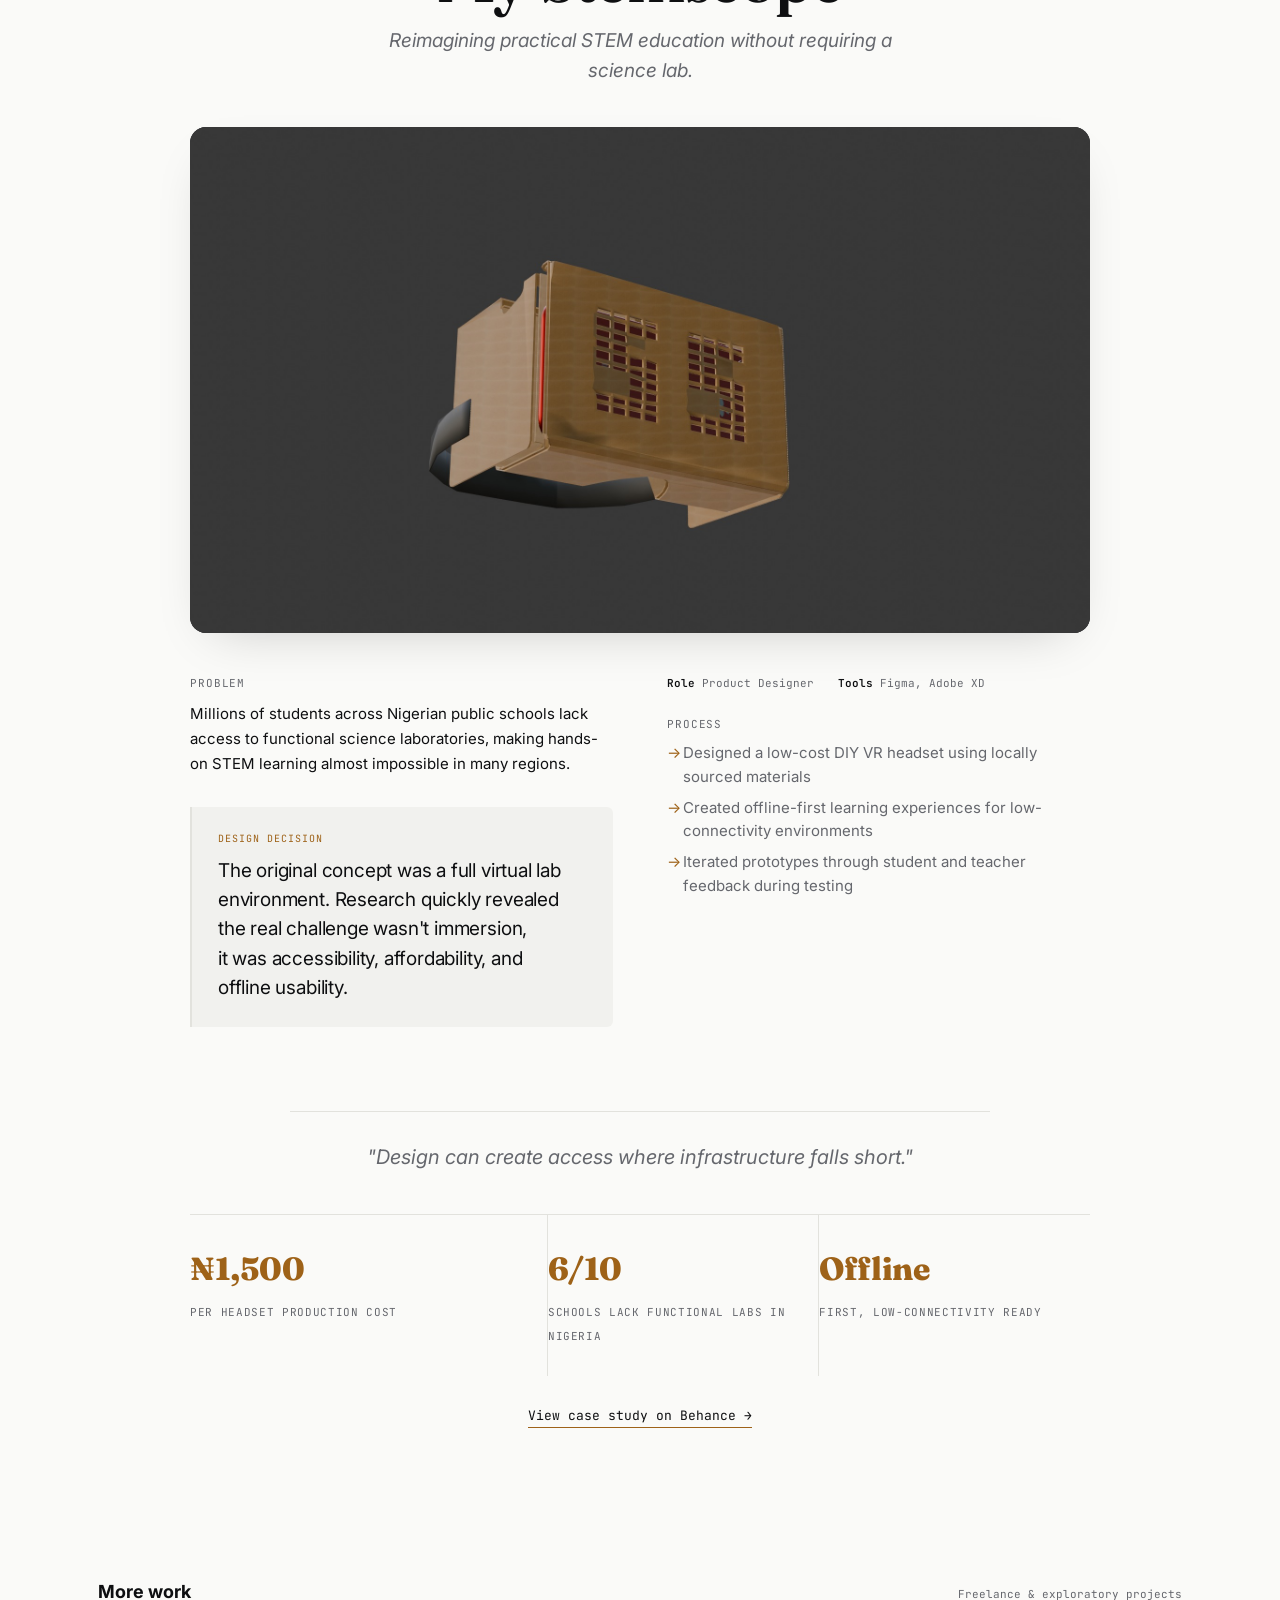
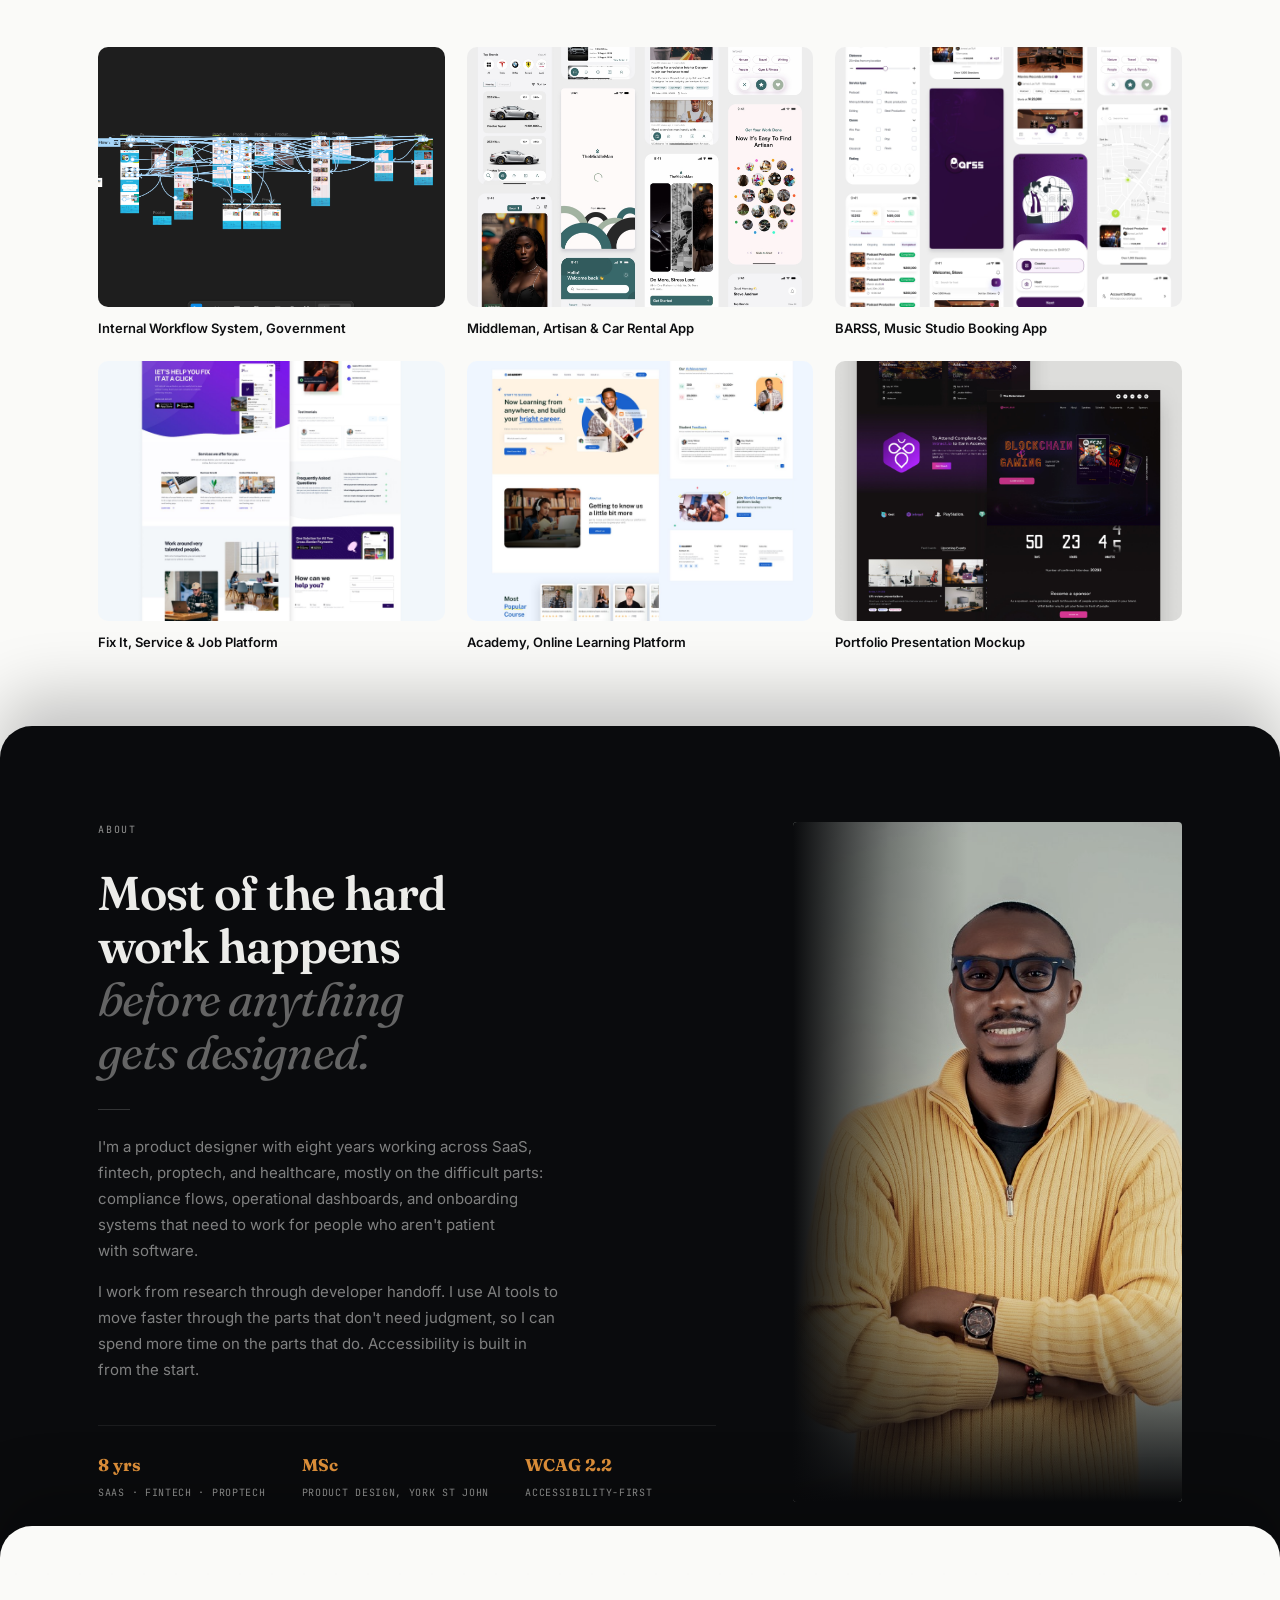
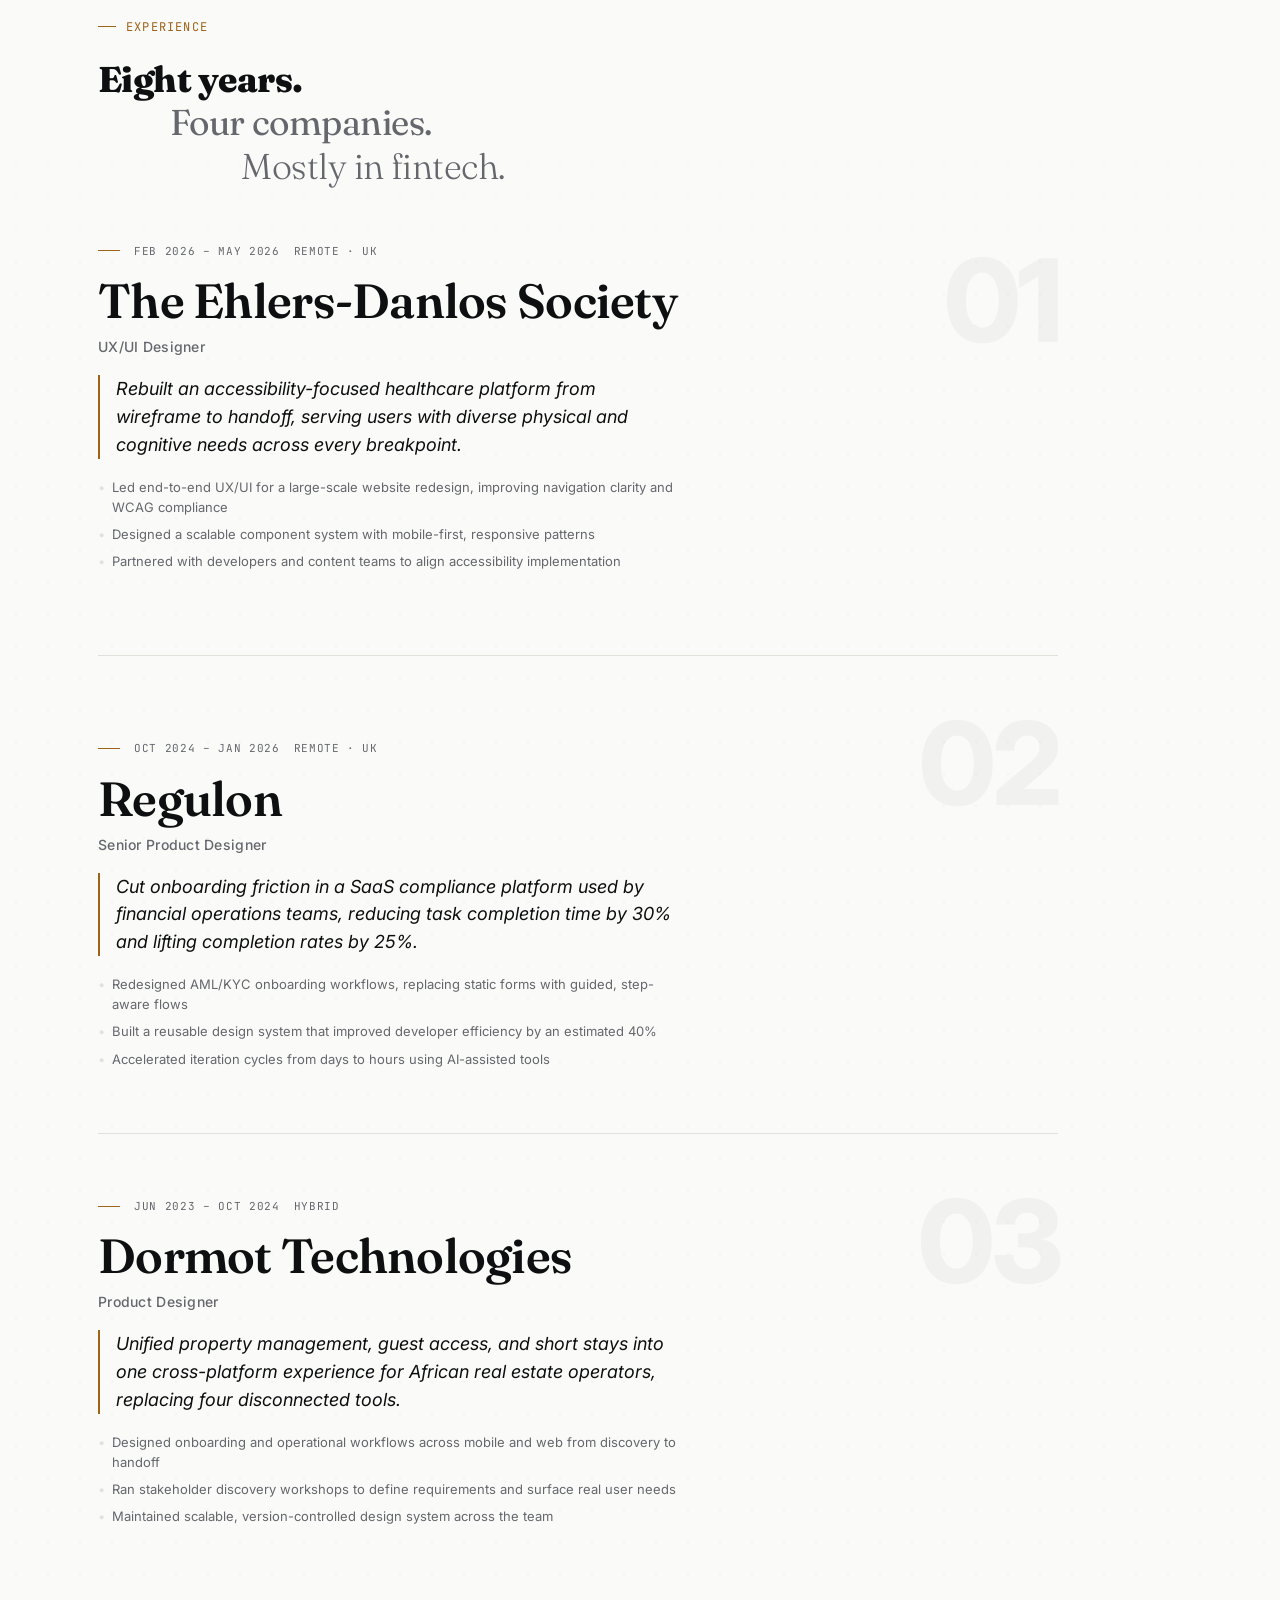
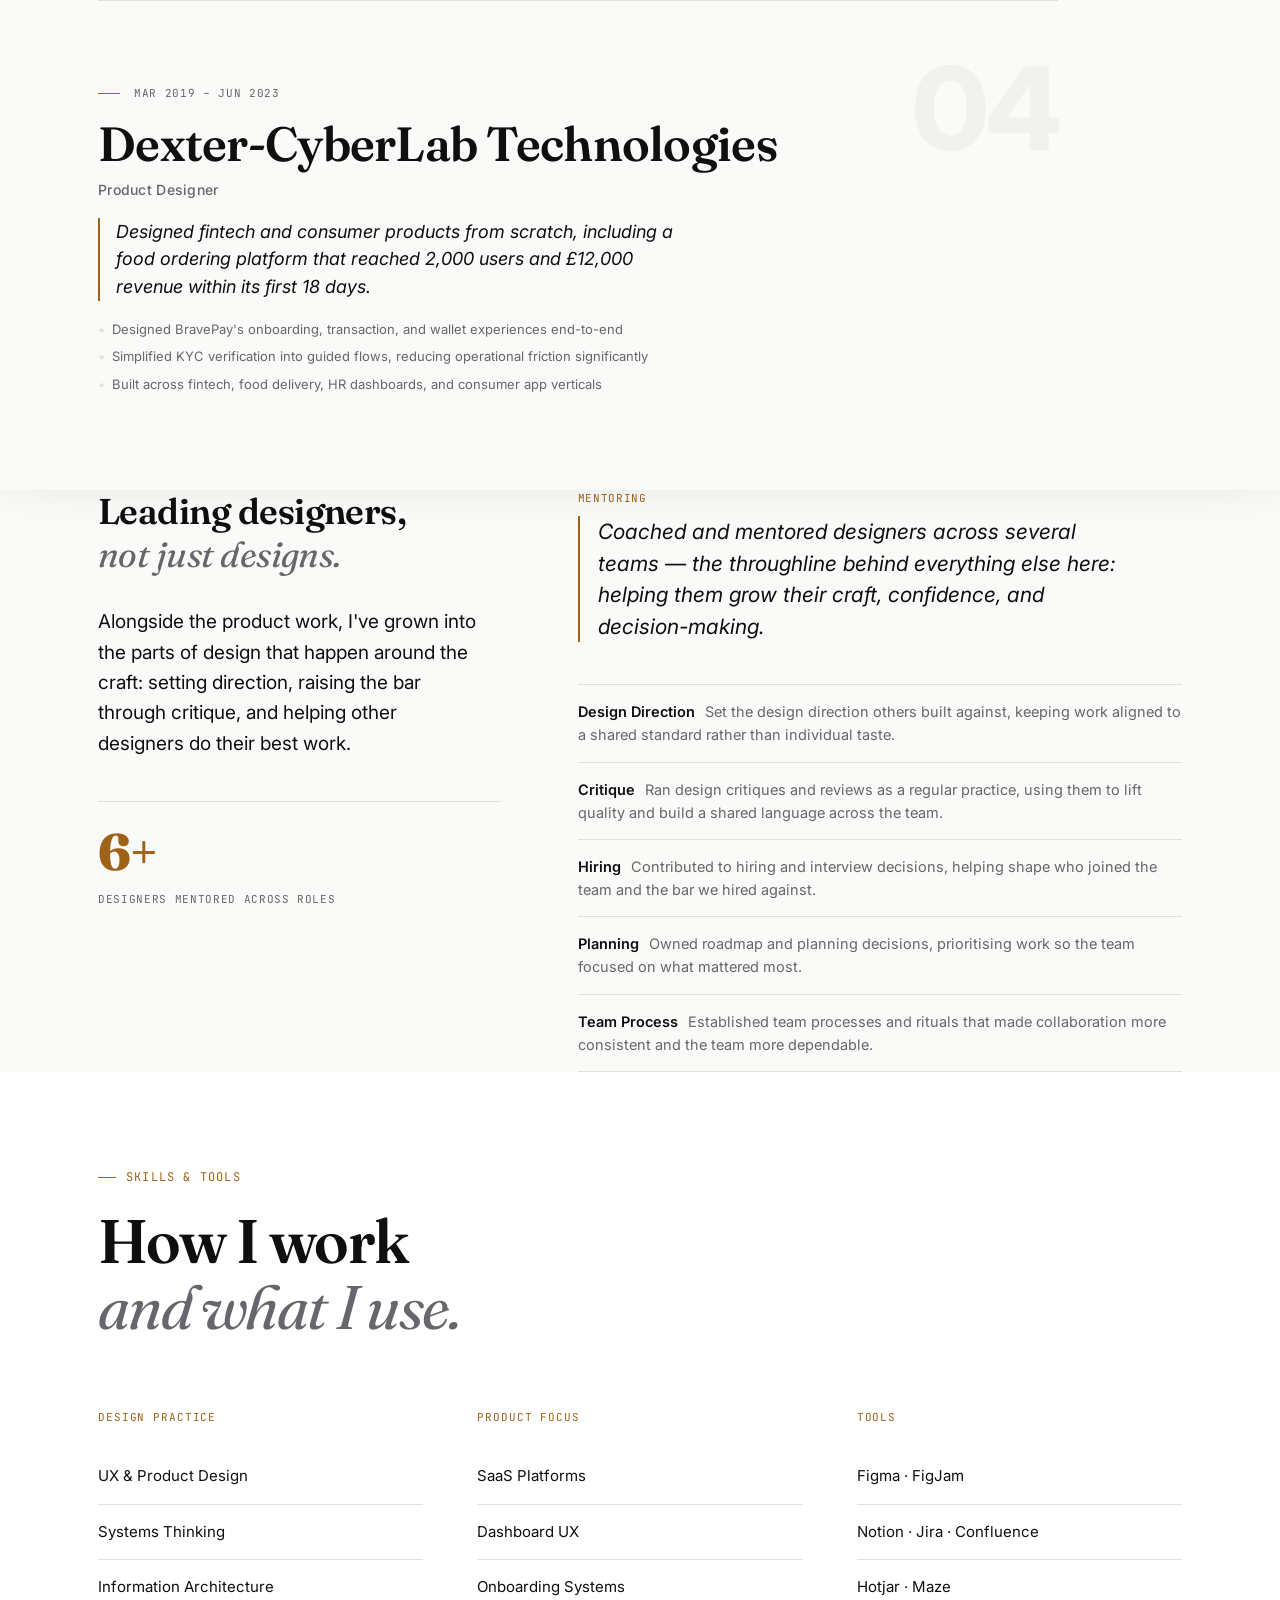
==== commit 7879c0e5: "Align Leadership heading with the right column instead of sitting above it The heading was a full-wi" ====
--- a/index.html
+++ b/index.html
@@ -3289,10 +3289,9 @@
 
   <section id="leadership" aria-label="How I lead">
     <div class="wrap">
-      <h2 data-cursor="text" class="sec-title sec-title--tight">Leading designers,<br><span class="soft">not just designs.</span></h2>
-
       <div class="lead-layout">
         <div class="lead-intro reveal">
+          <h2 data-cursor="text" class="sec-title sec-title--tight">Leading designers,<br><span class="soft">not just designs.</span></h2>
           <p>Alongside the product work, I've grown into the parts of design that happen around the craft: setting direction, raising the bar through critique, and helping other designers do their best work.</p>
           <!-- EDIT: you can replace or expand the paragraph above with one concrete example later -->
           <div class="lead-stat">
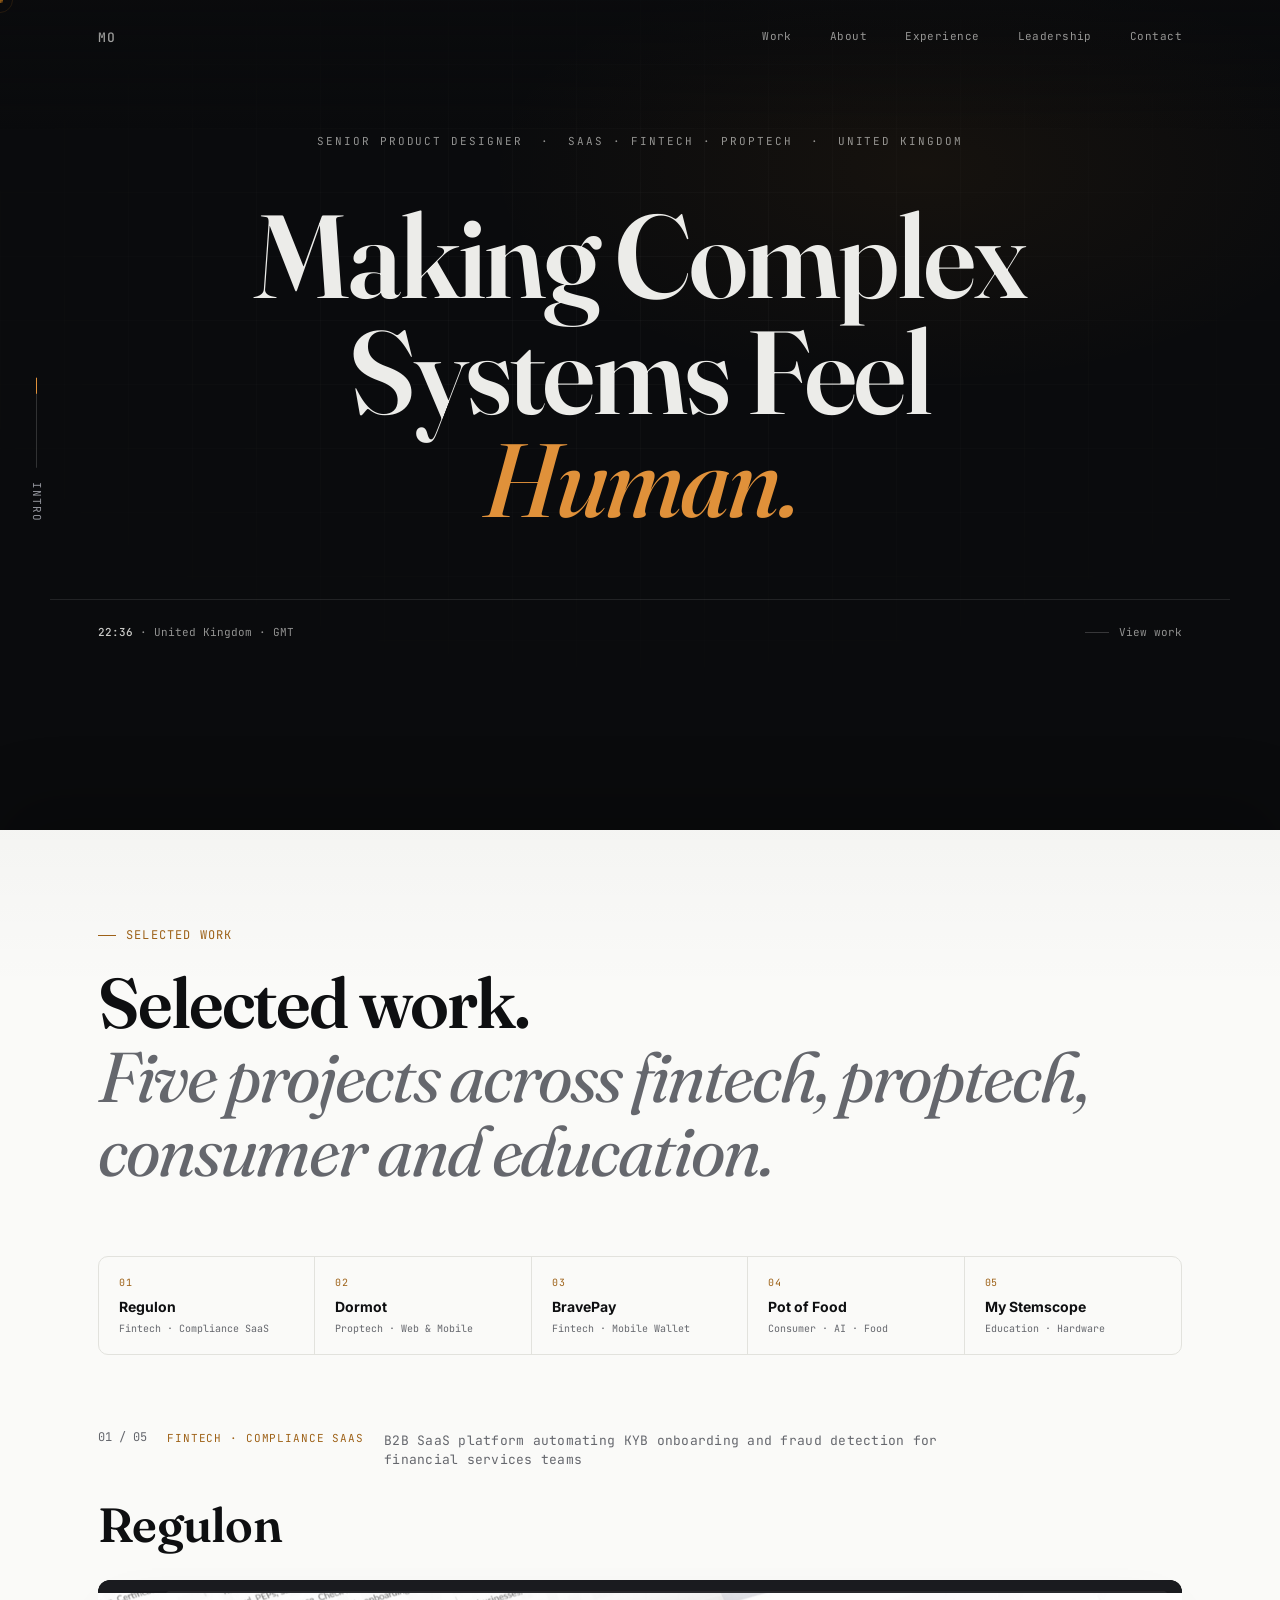
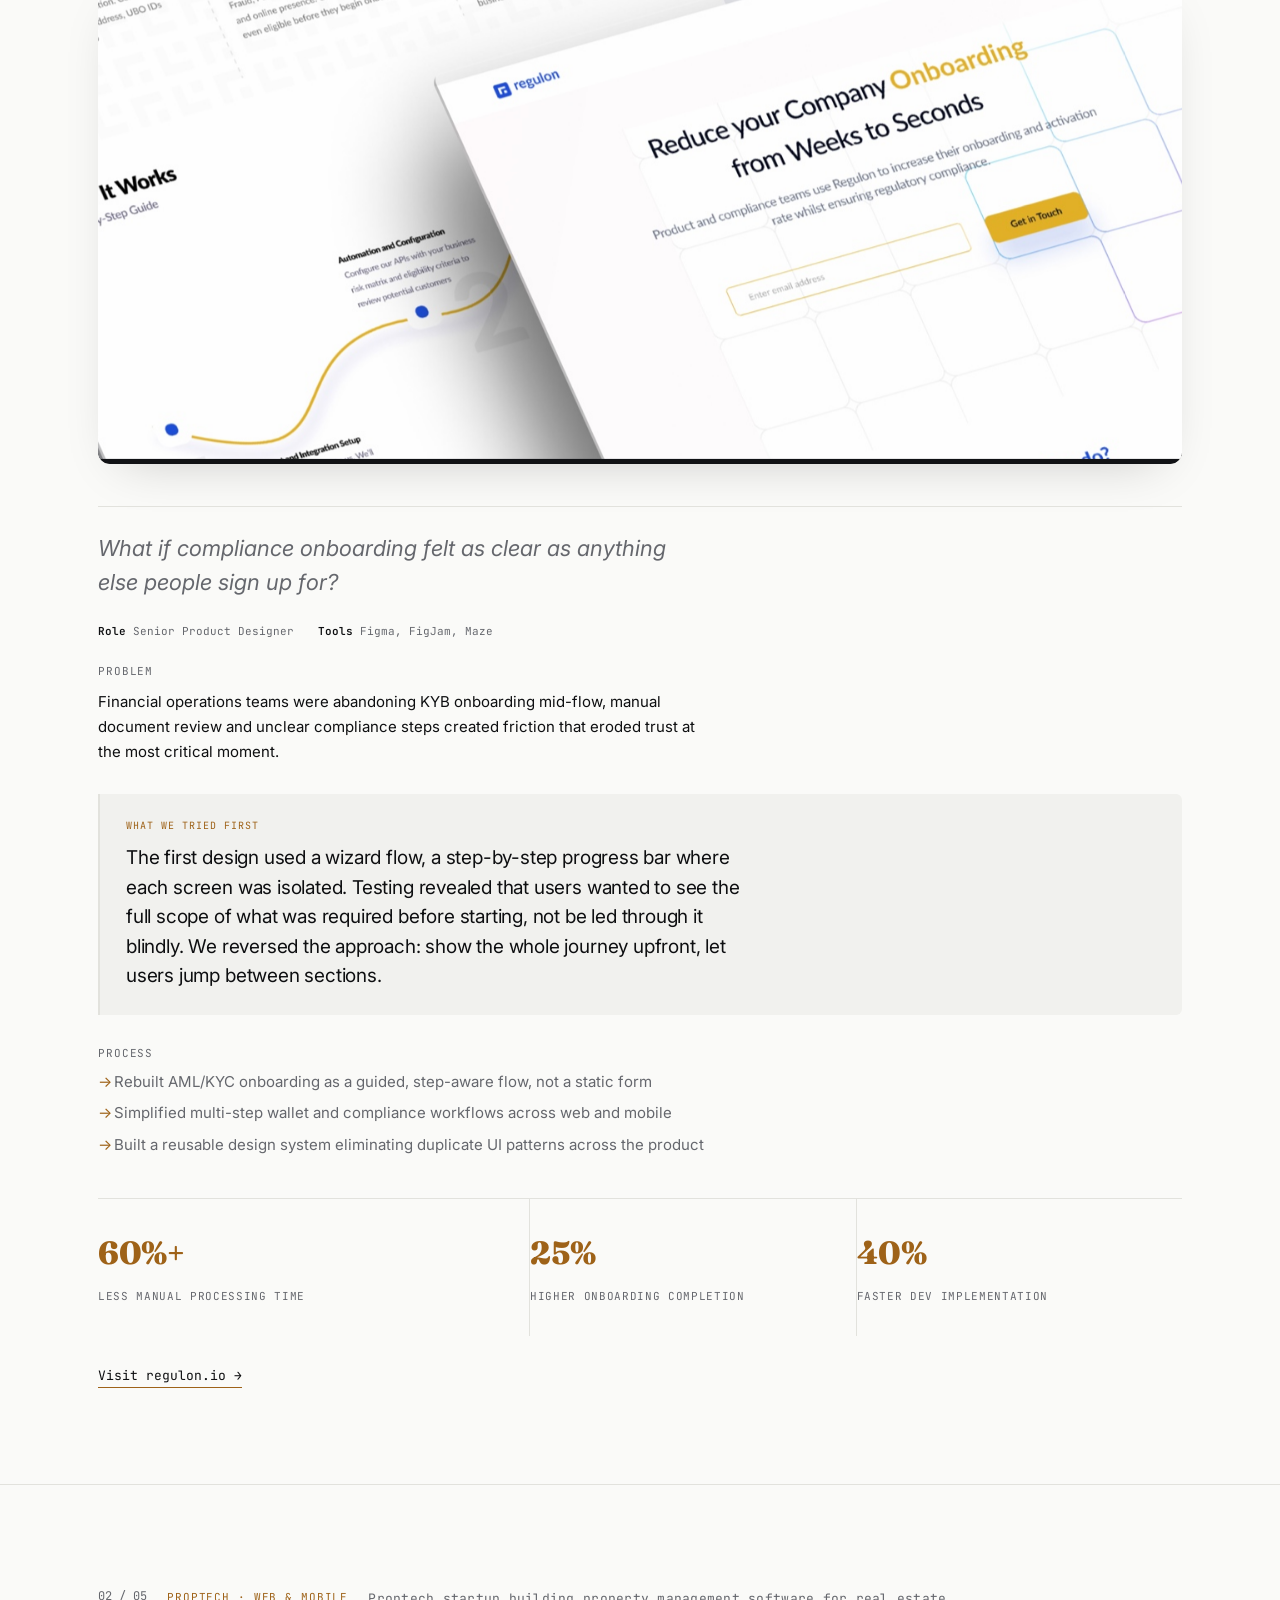
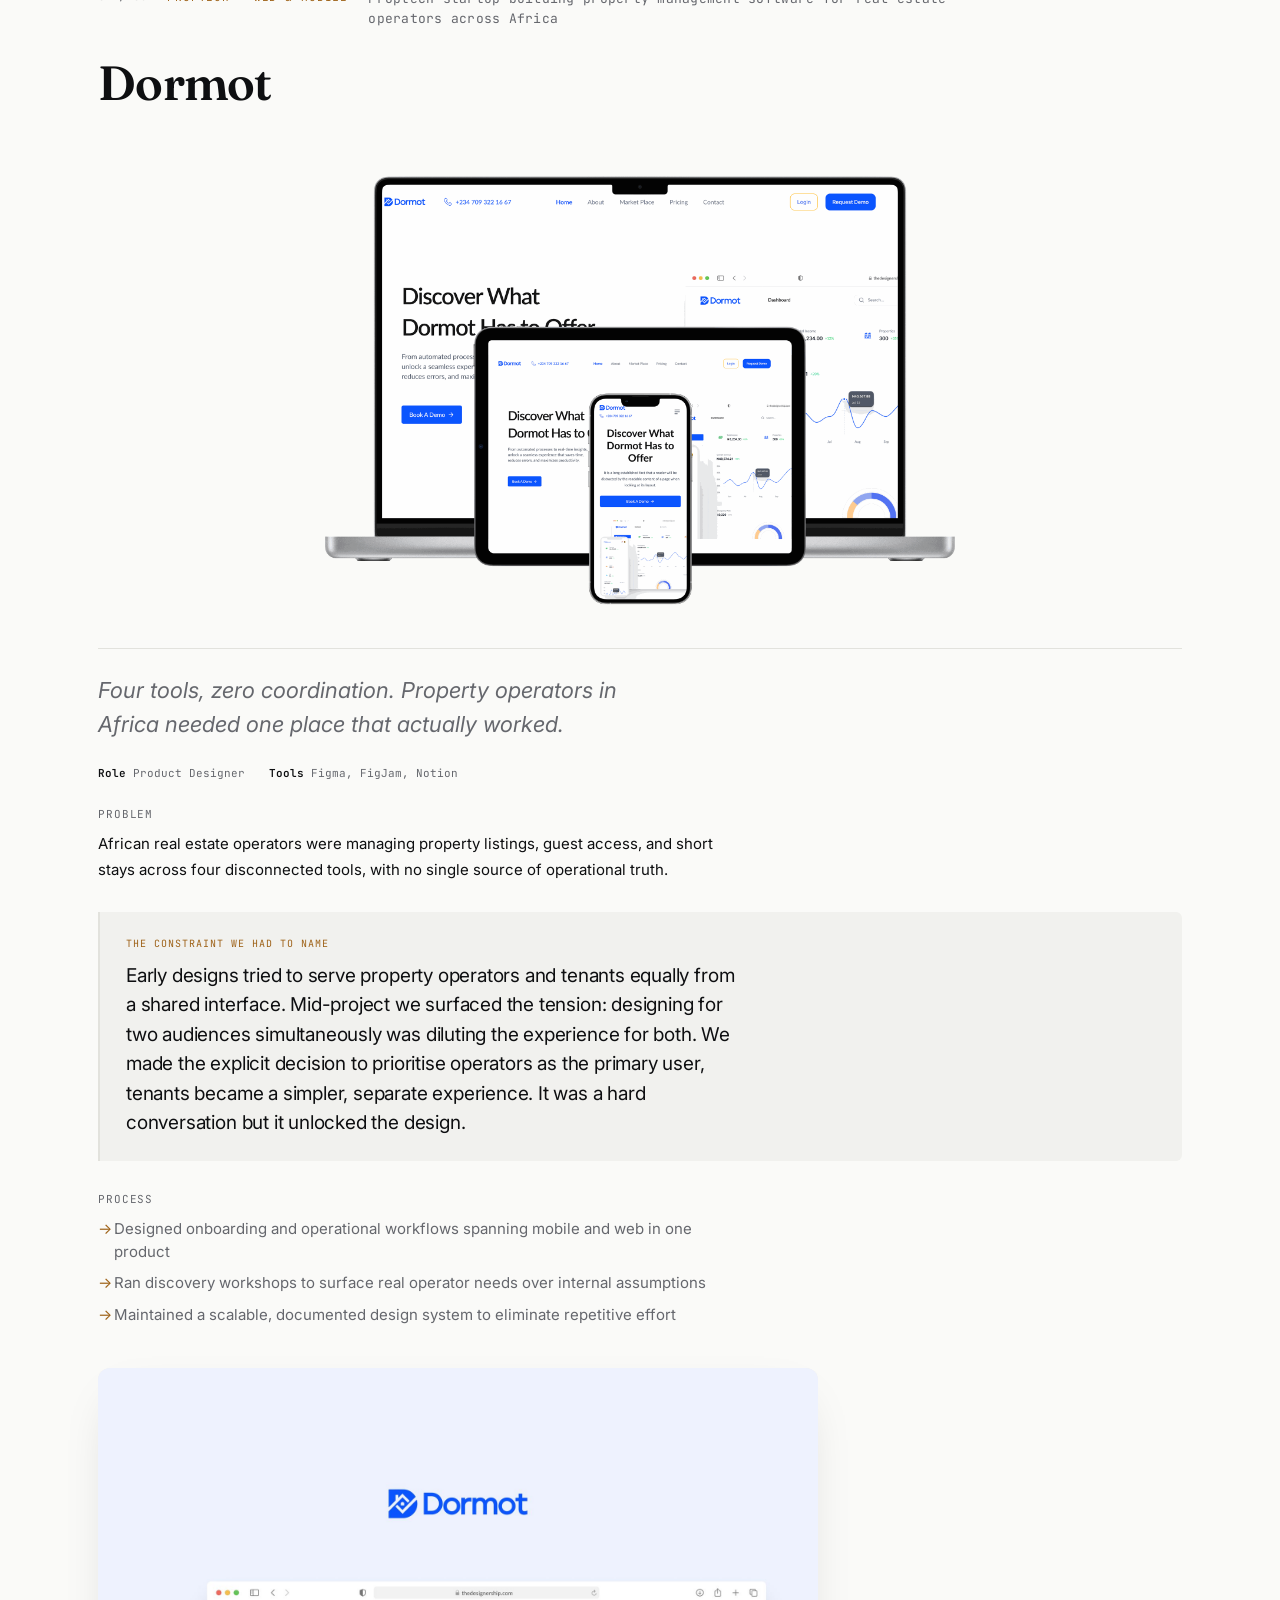
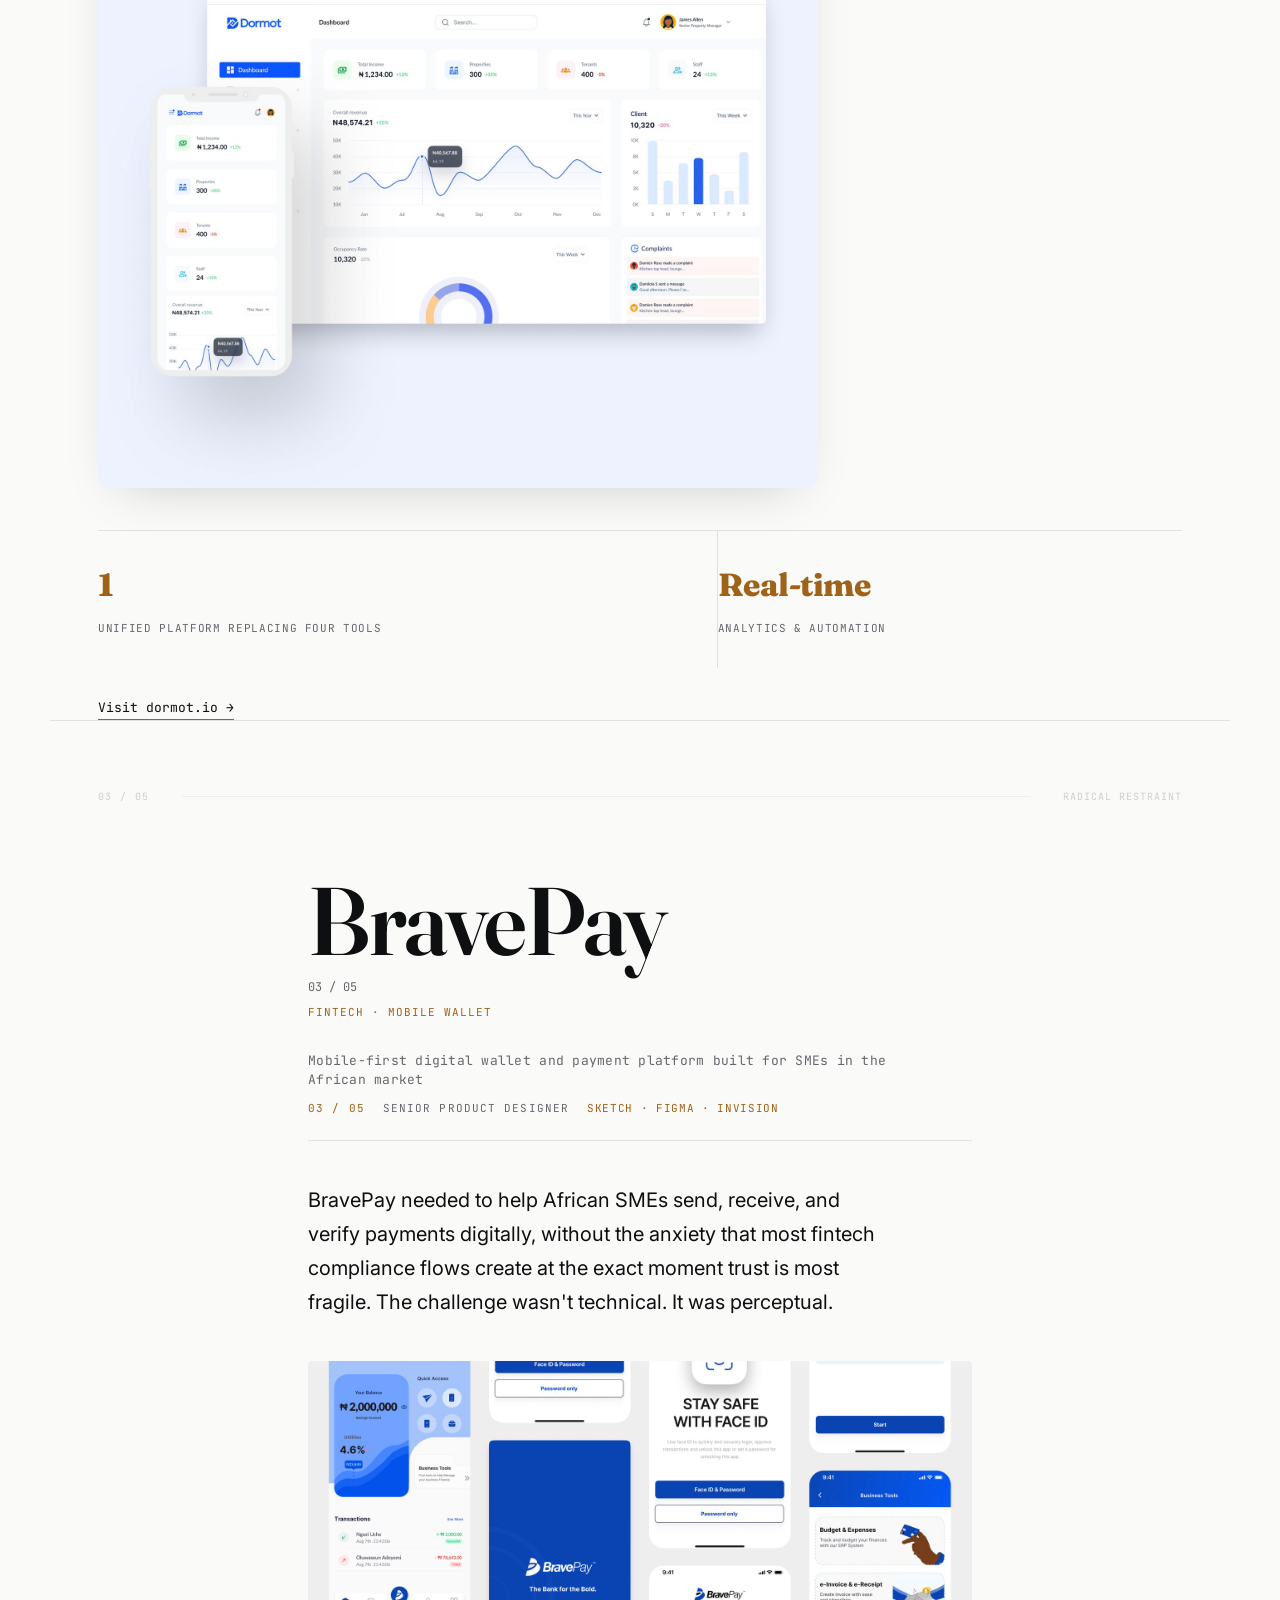
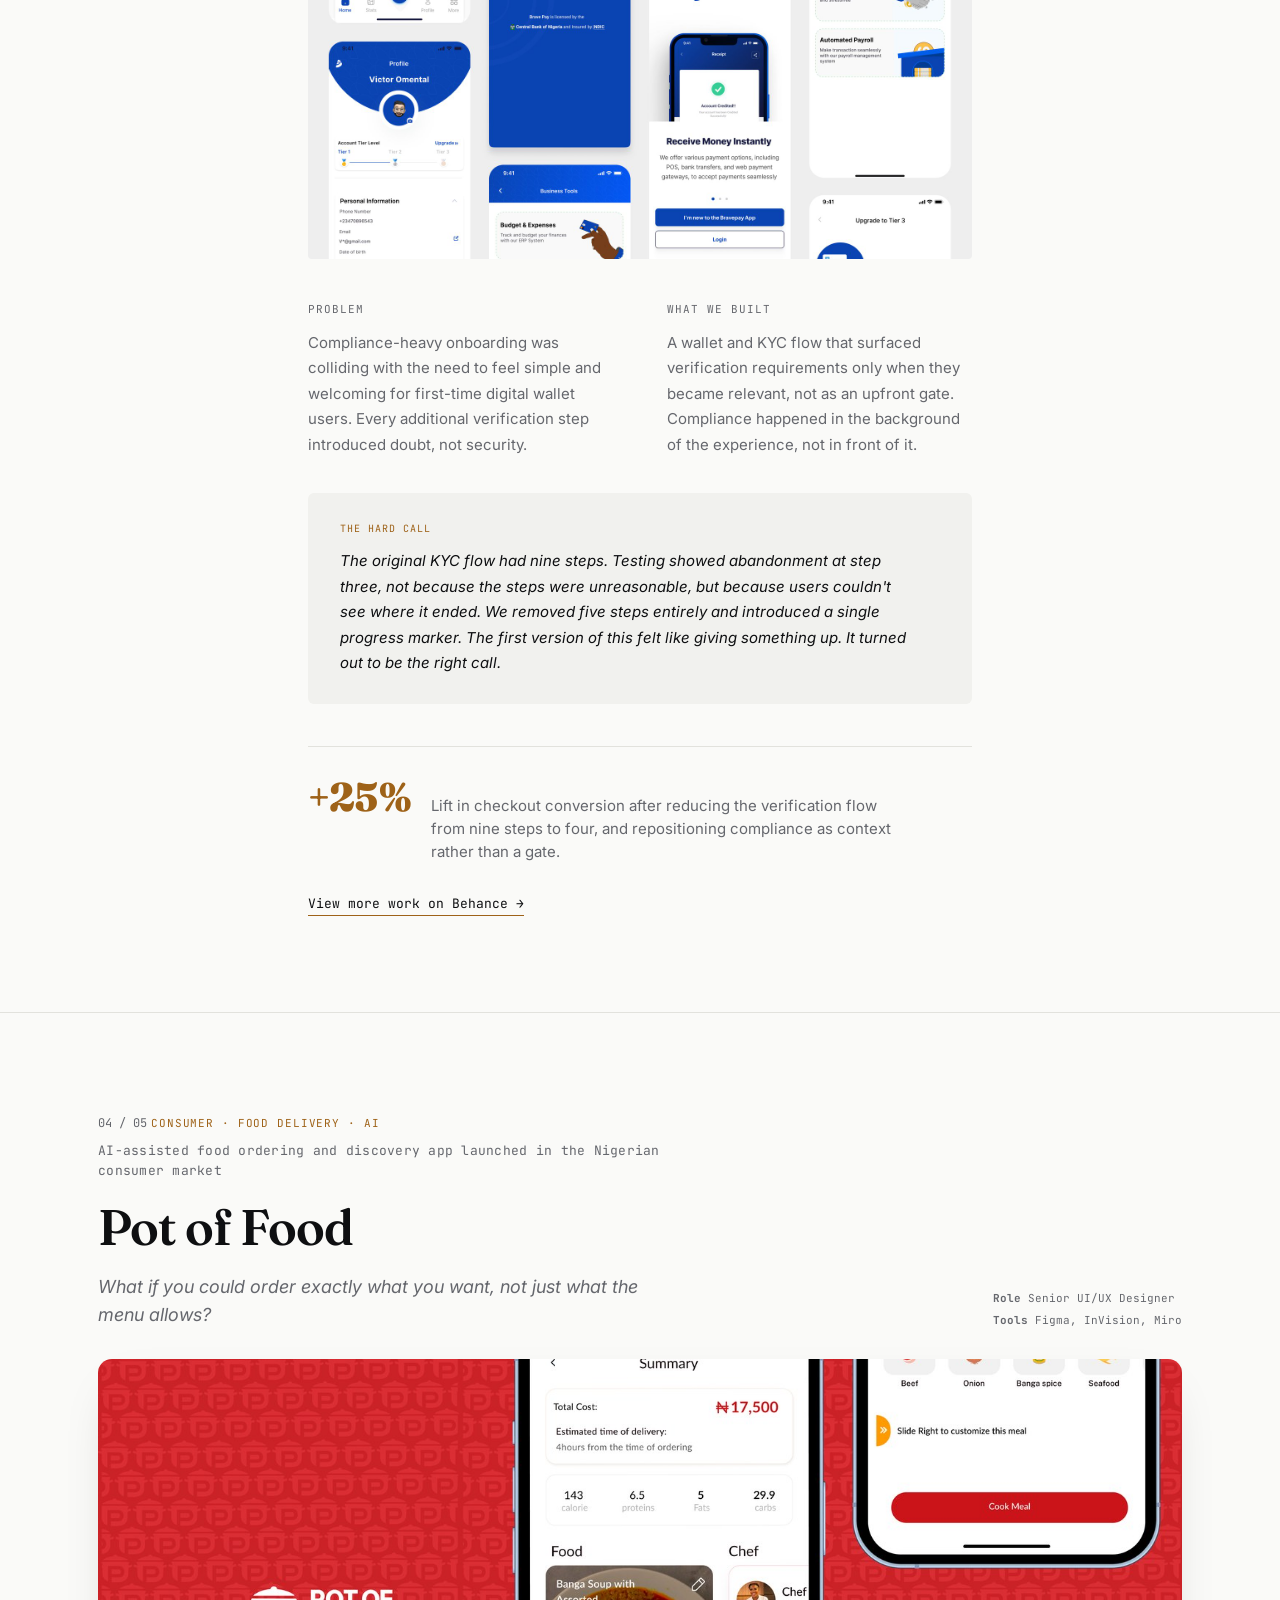
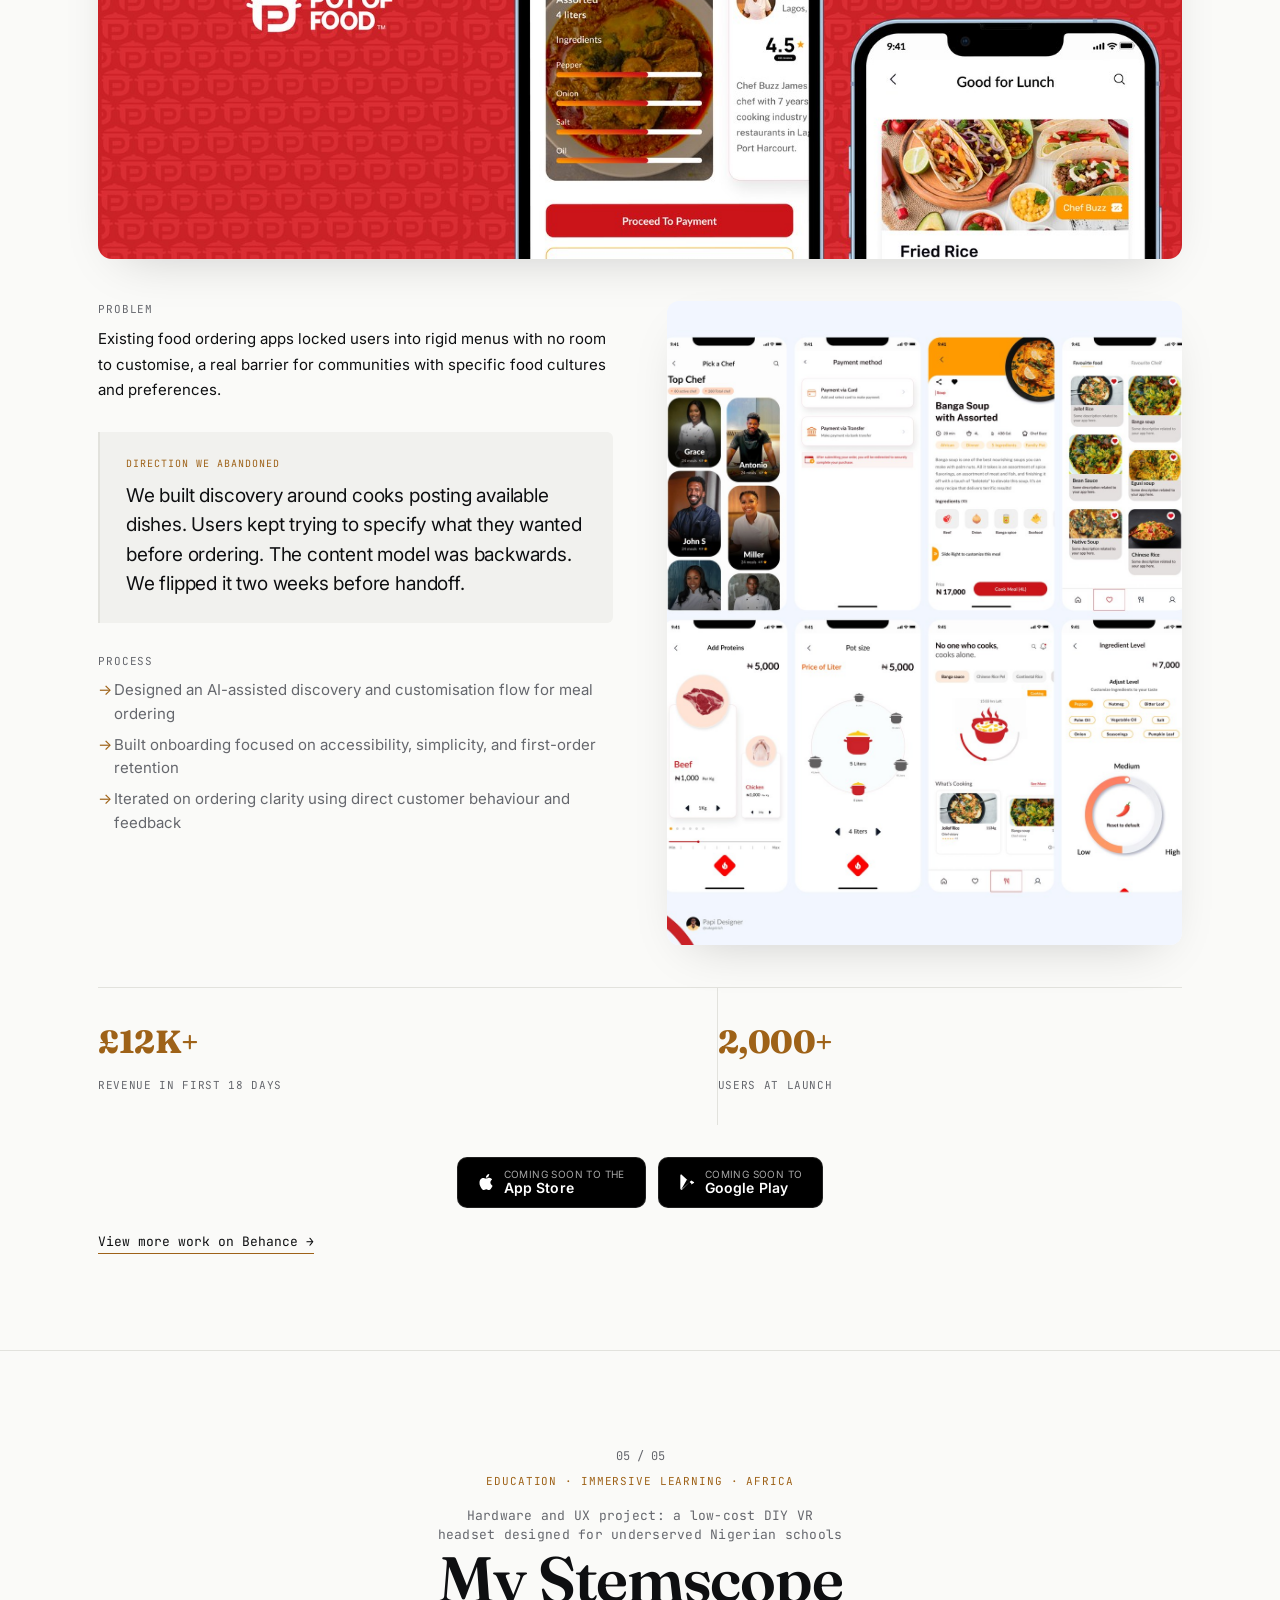
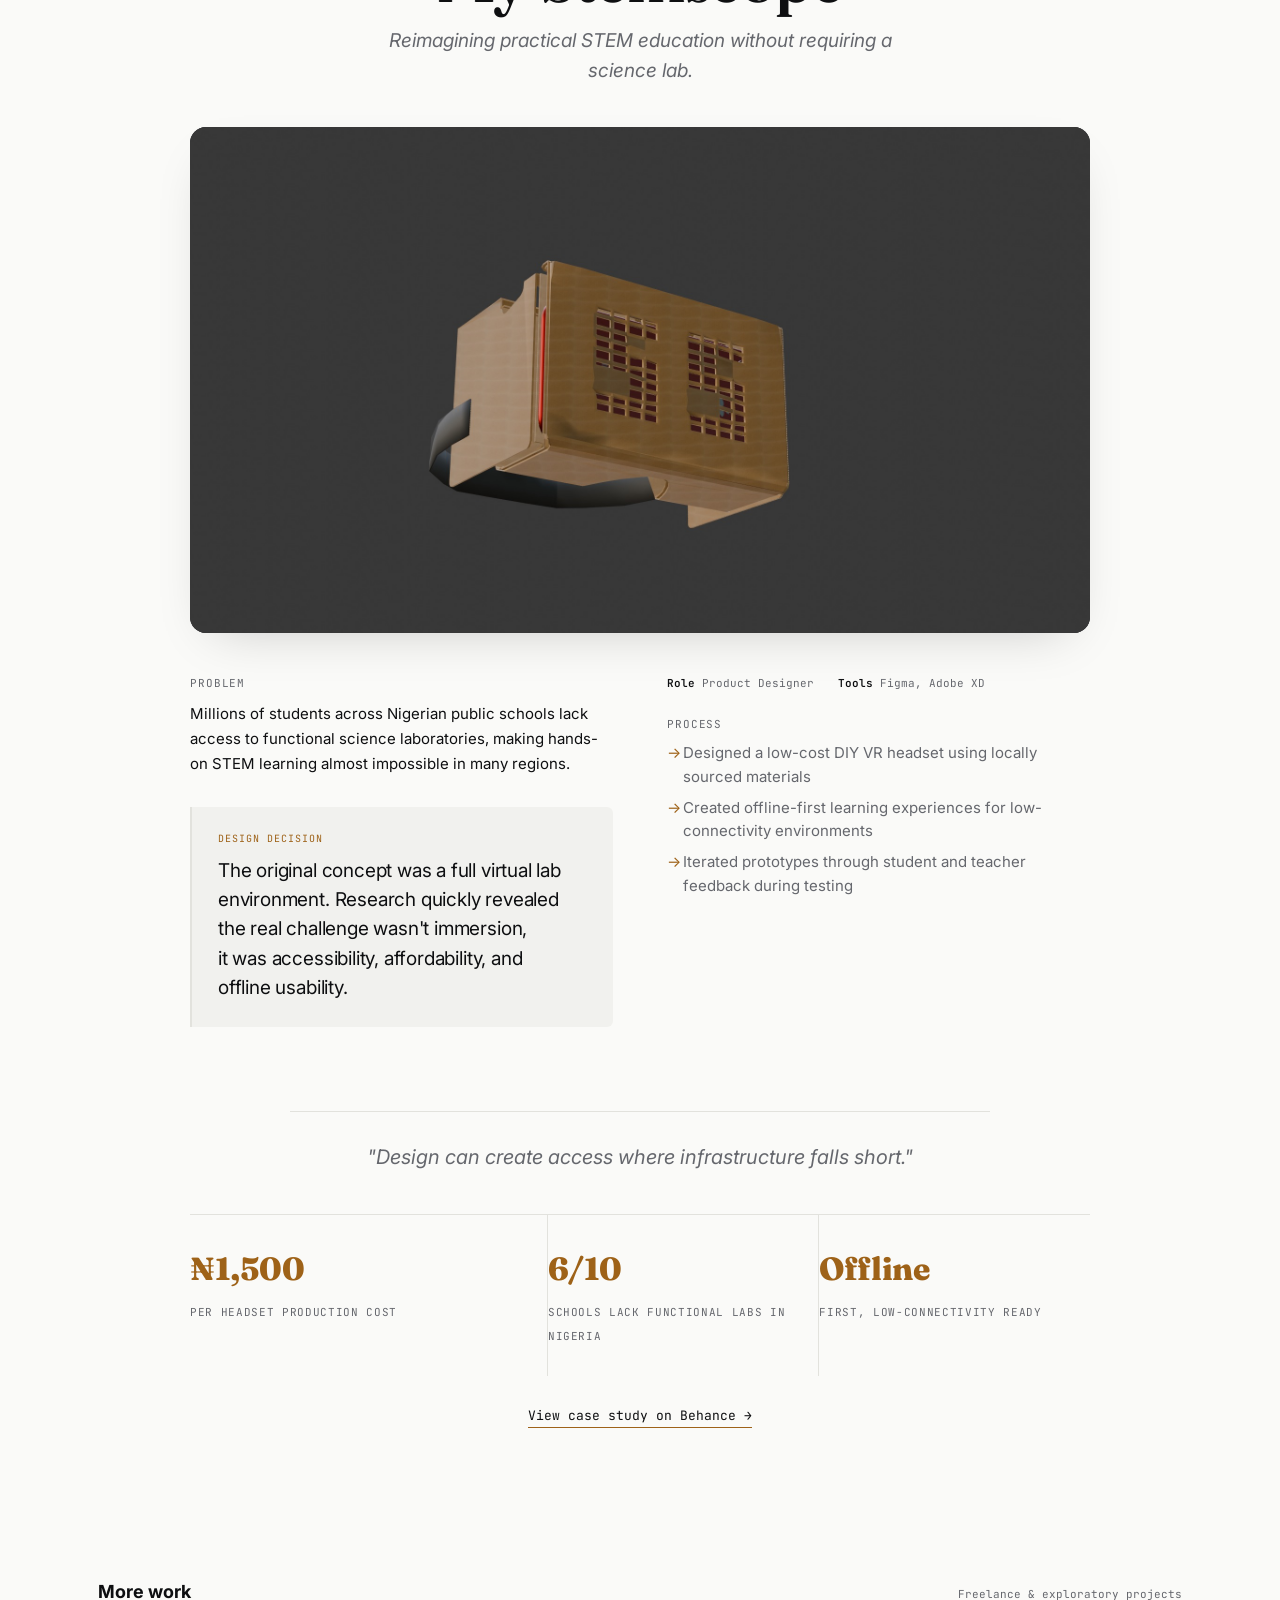
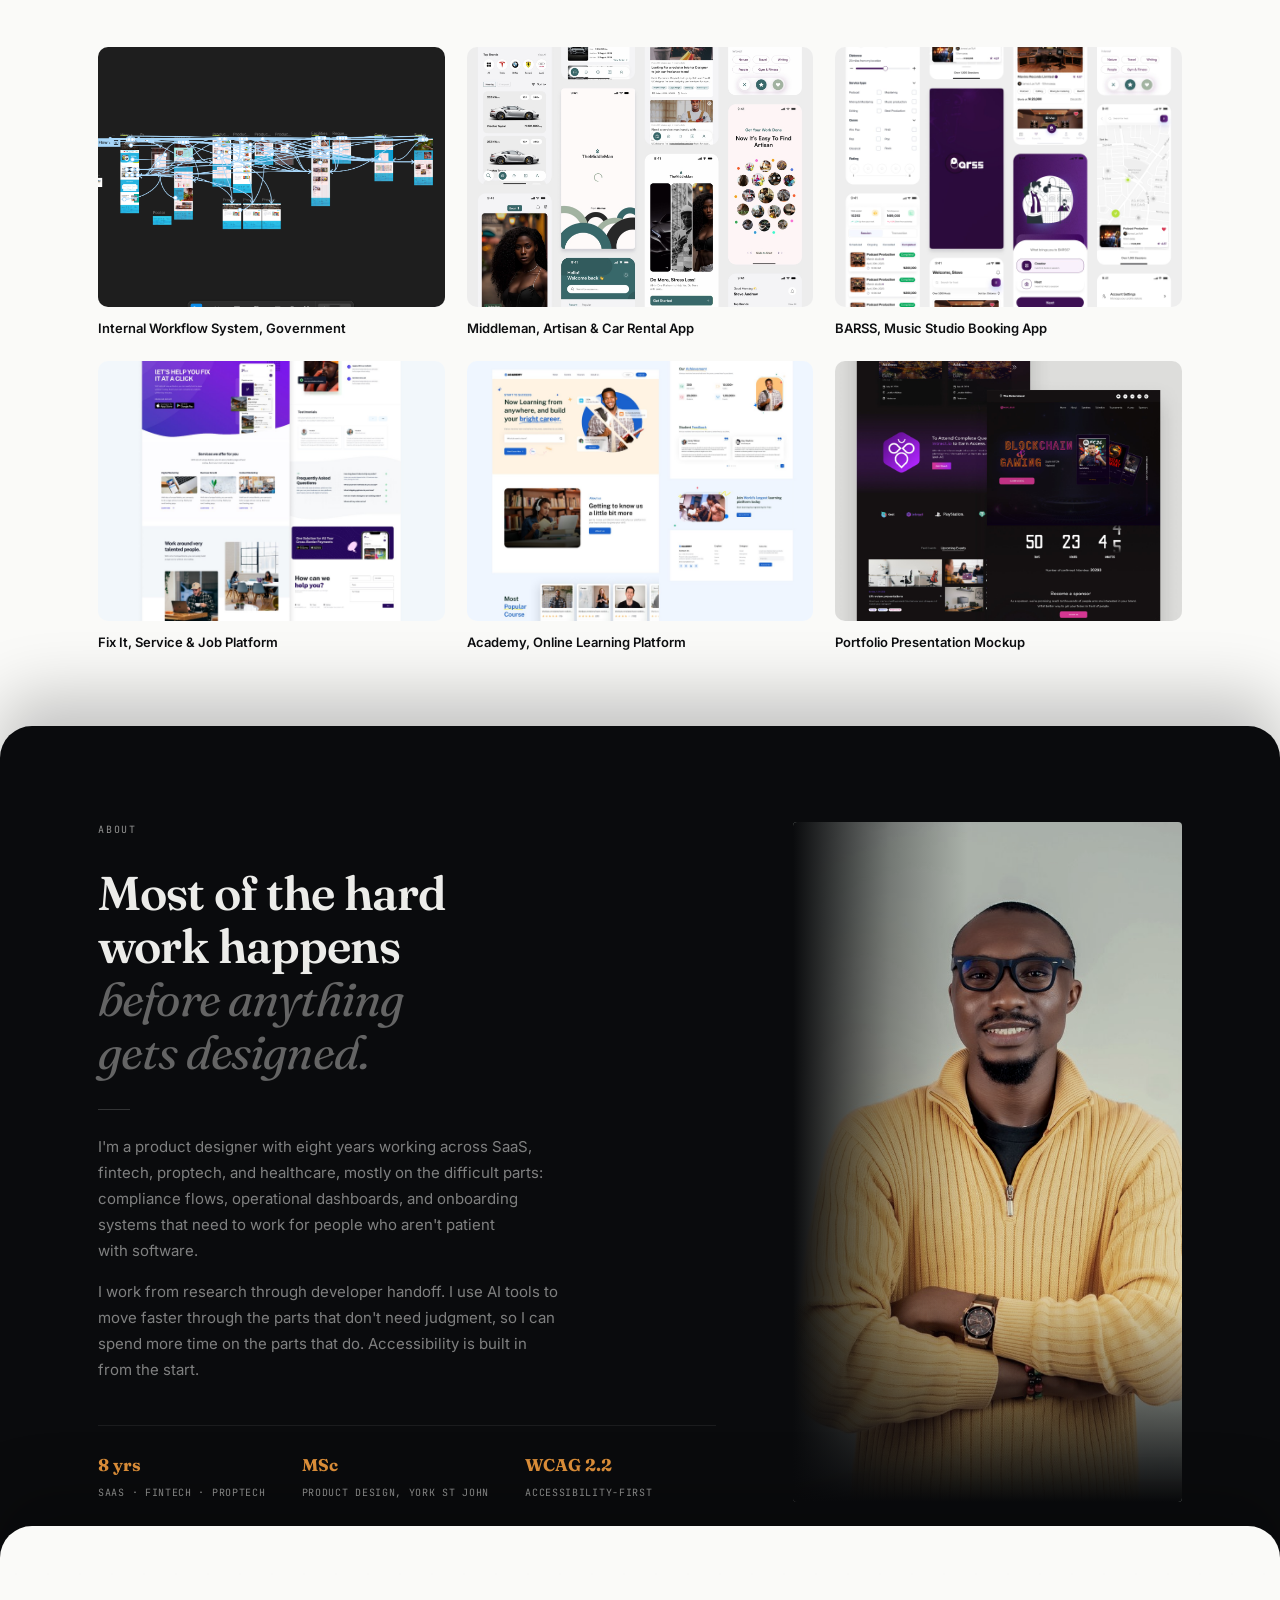
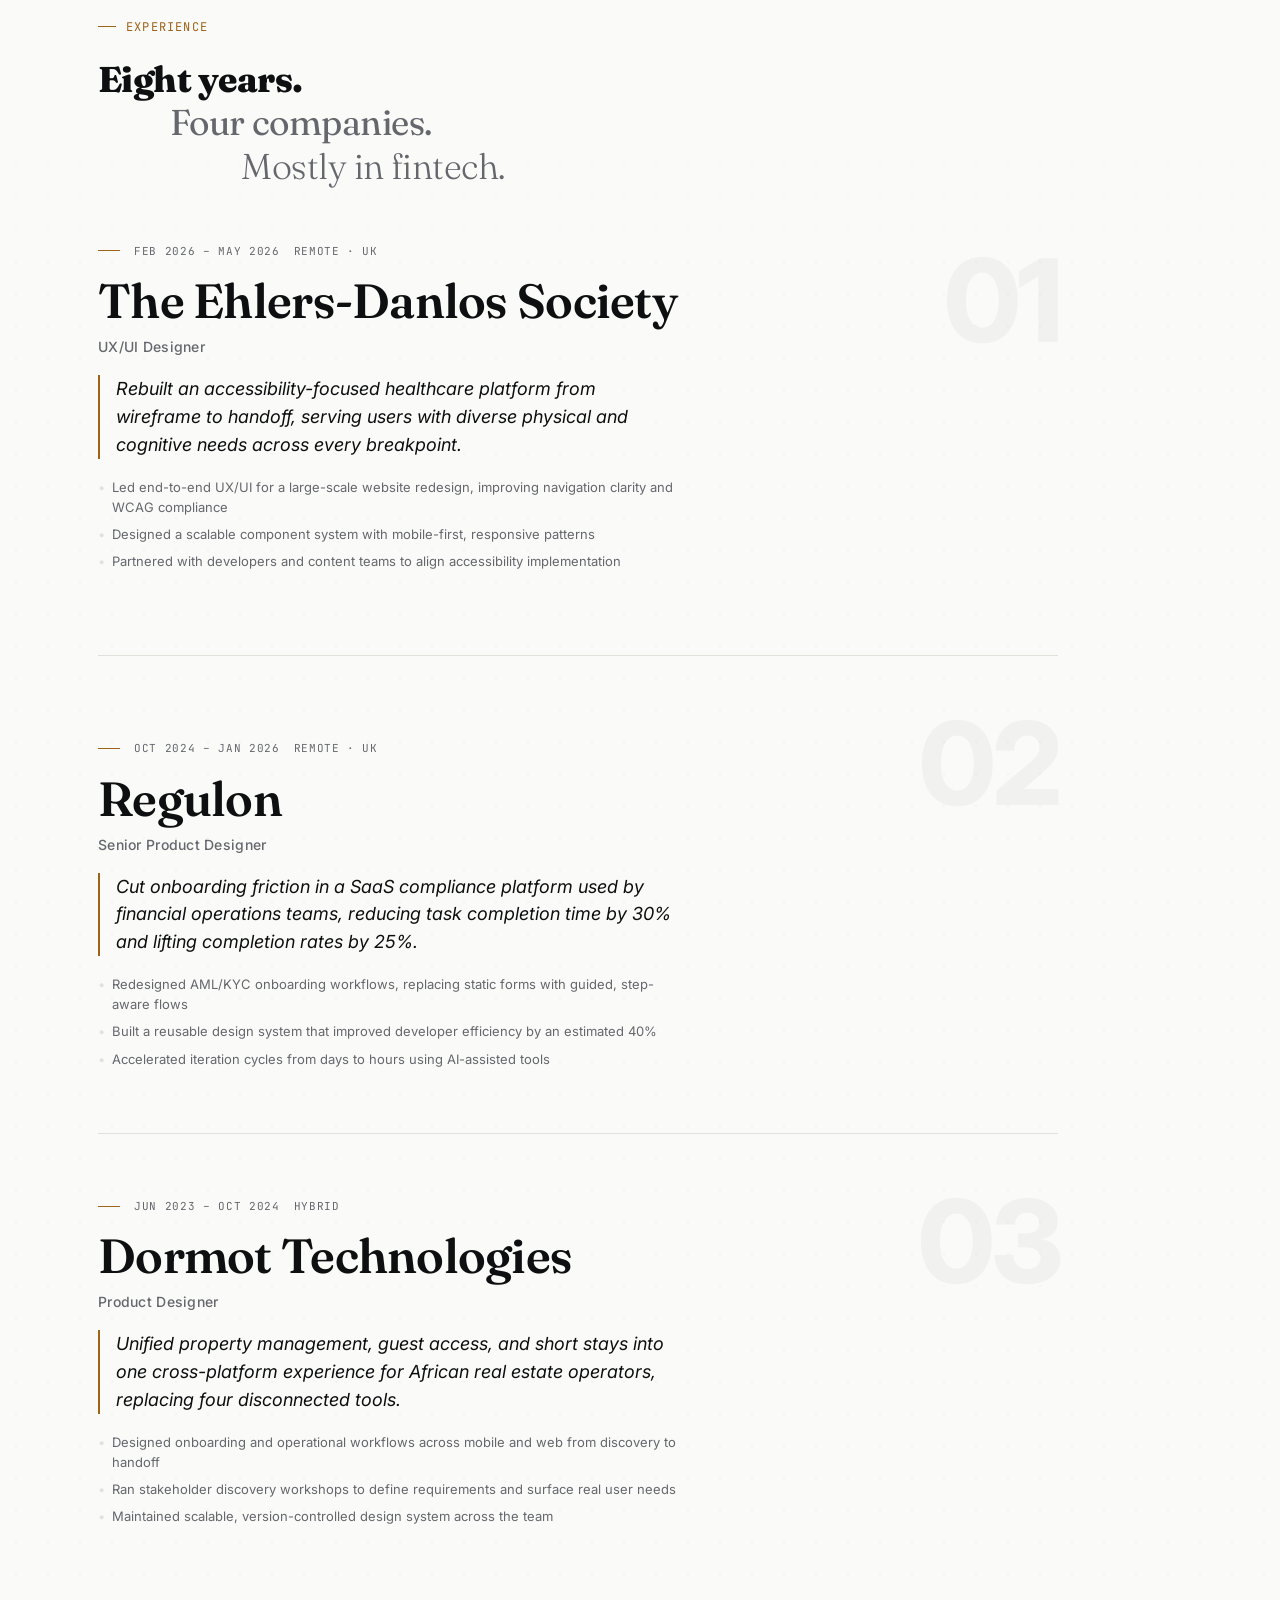
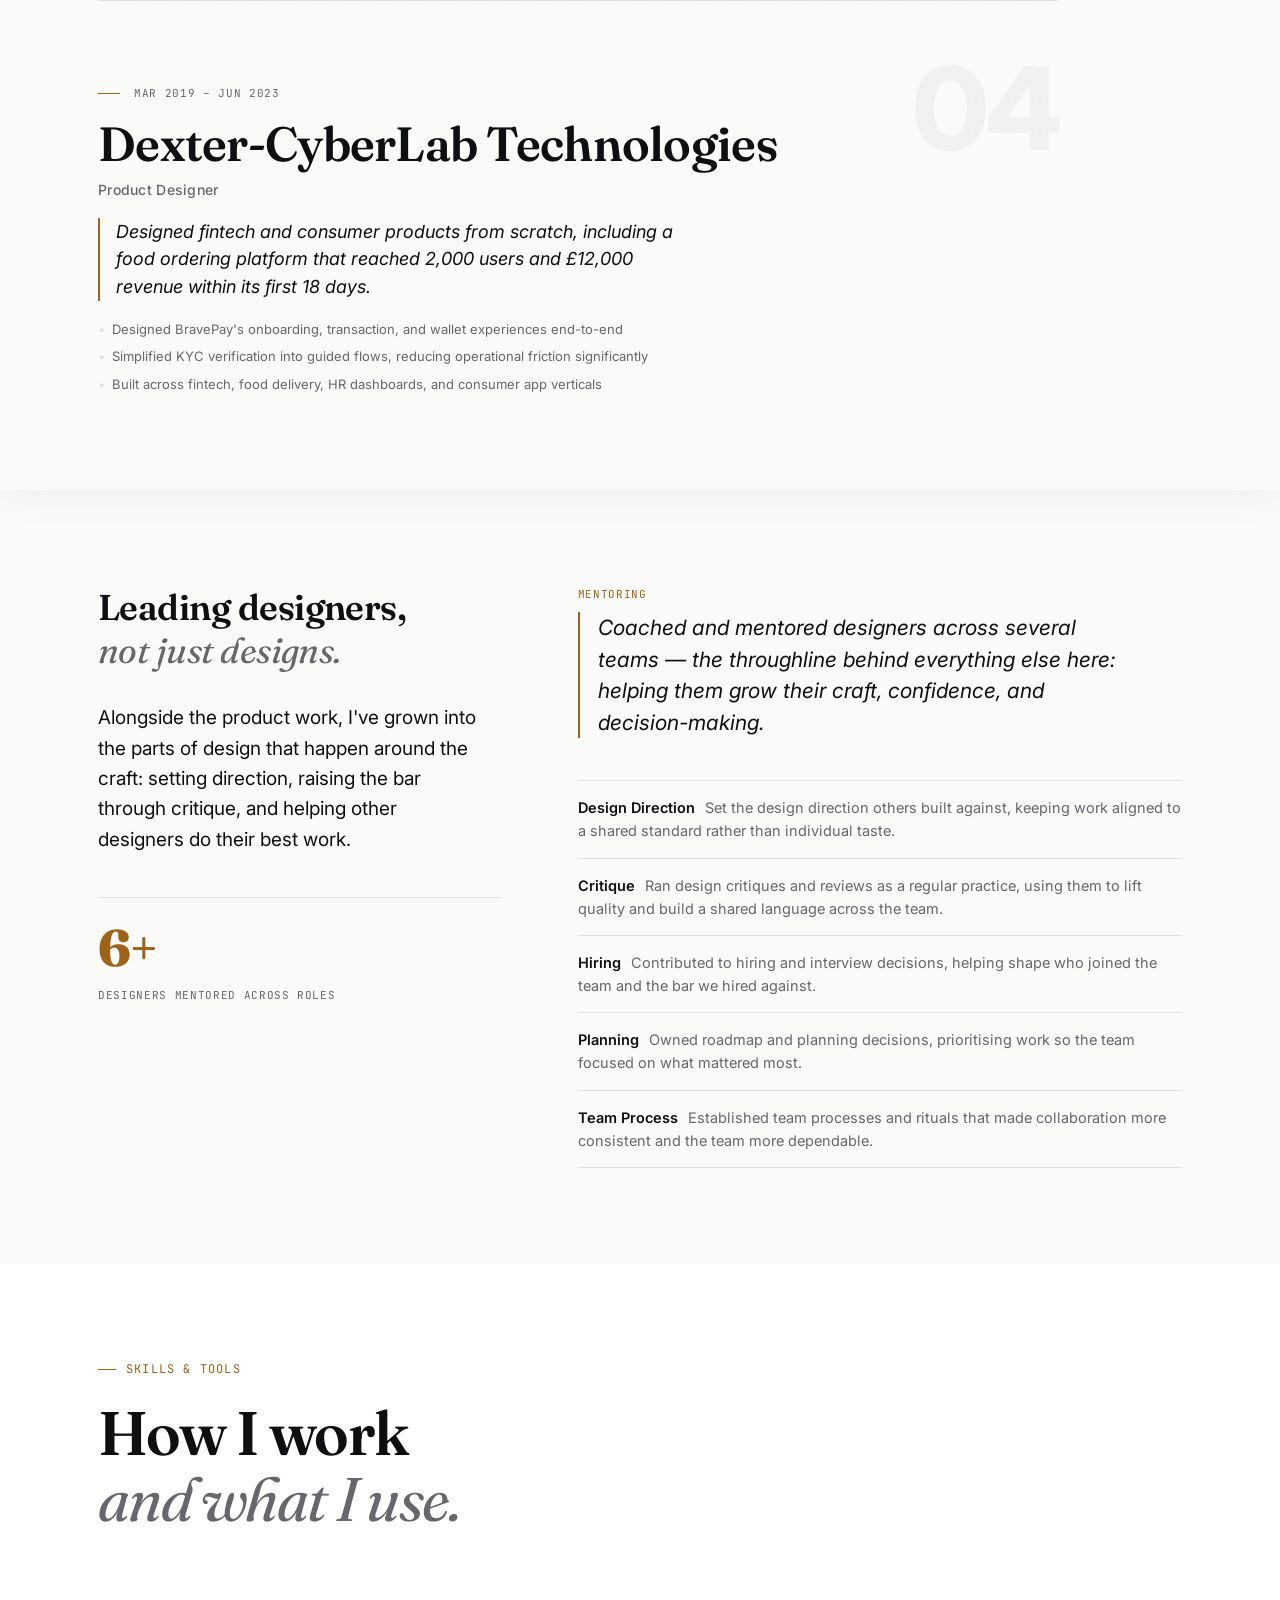
==== commit 4605e0f9: "Give Leadership its own top/bottom padding #leadership had no padding rule of its own — it relied en" ====
--- a/index.html
+++ b/index.html
@@ -435,6 +435,7 @@
   #work        { padding: var(--section-y) 0 var(--sp-6); }    /* work: generous top, tighter base, flows into case studies */
   #about   { /* height controlled by sticky, no padding needed */ }
   #experience  { padding: var(--section-y) 0; } /* dense content, medium breathing */
+  #leadership  { padding: var(--section-y) 0; } /* had no padding of its own — borrowed neighbours' spacing, sat flush top and bottom */
   #skills      { padding: var(--section-y) 0; }    /* expansive pause, minimal content needs maximum air */
   
   /* sheet entrance top padding — fluid, so it scales calmly instead of
@@ -2325,6 +2326,7 @@
        specificity so no section inherits desktop pacing. */
     #work{ padding: var(--m-section) 0 var(--m-chapter); }
     #experience{ padding: var(--m-band) 0; }
+    #leadership{ padding: var(--m-band) 0; }
     #skills{ padding: var(--m-band) 0; }
     main.sheet > #work:first-child{ padding-top: var(--m-section); }
 
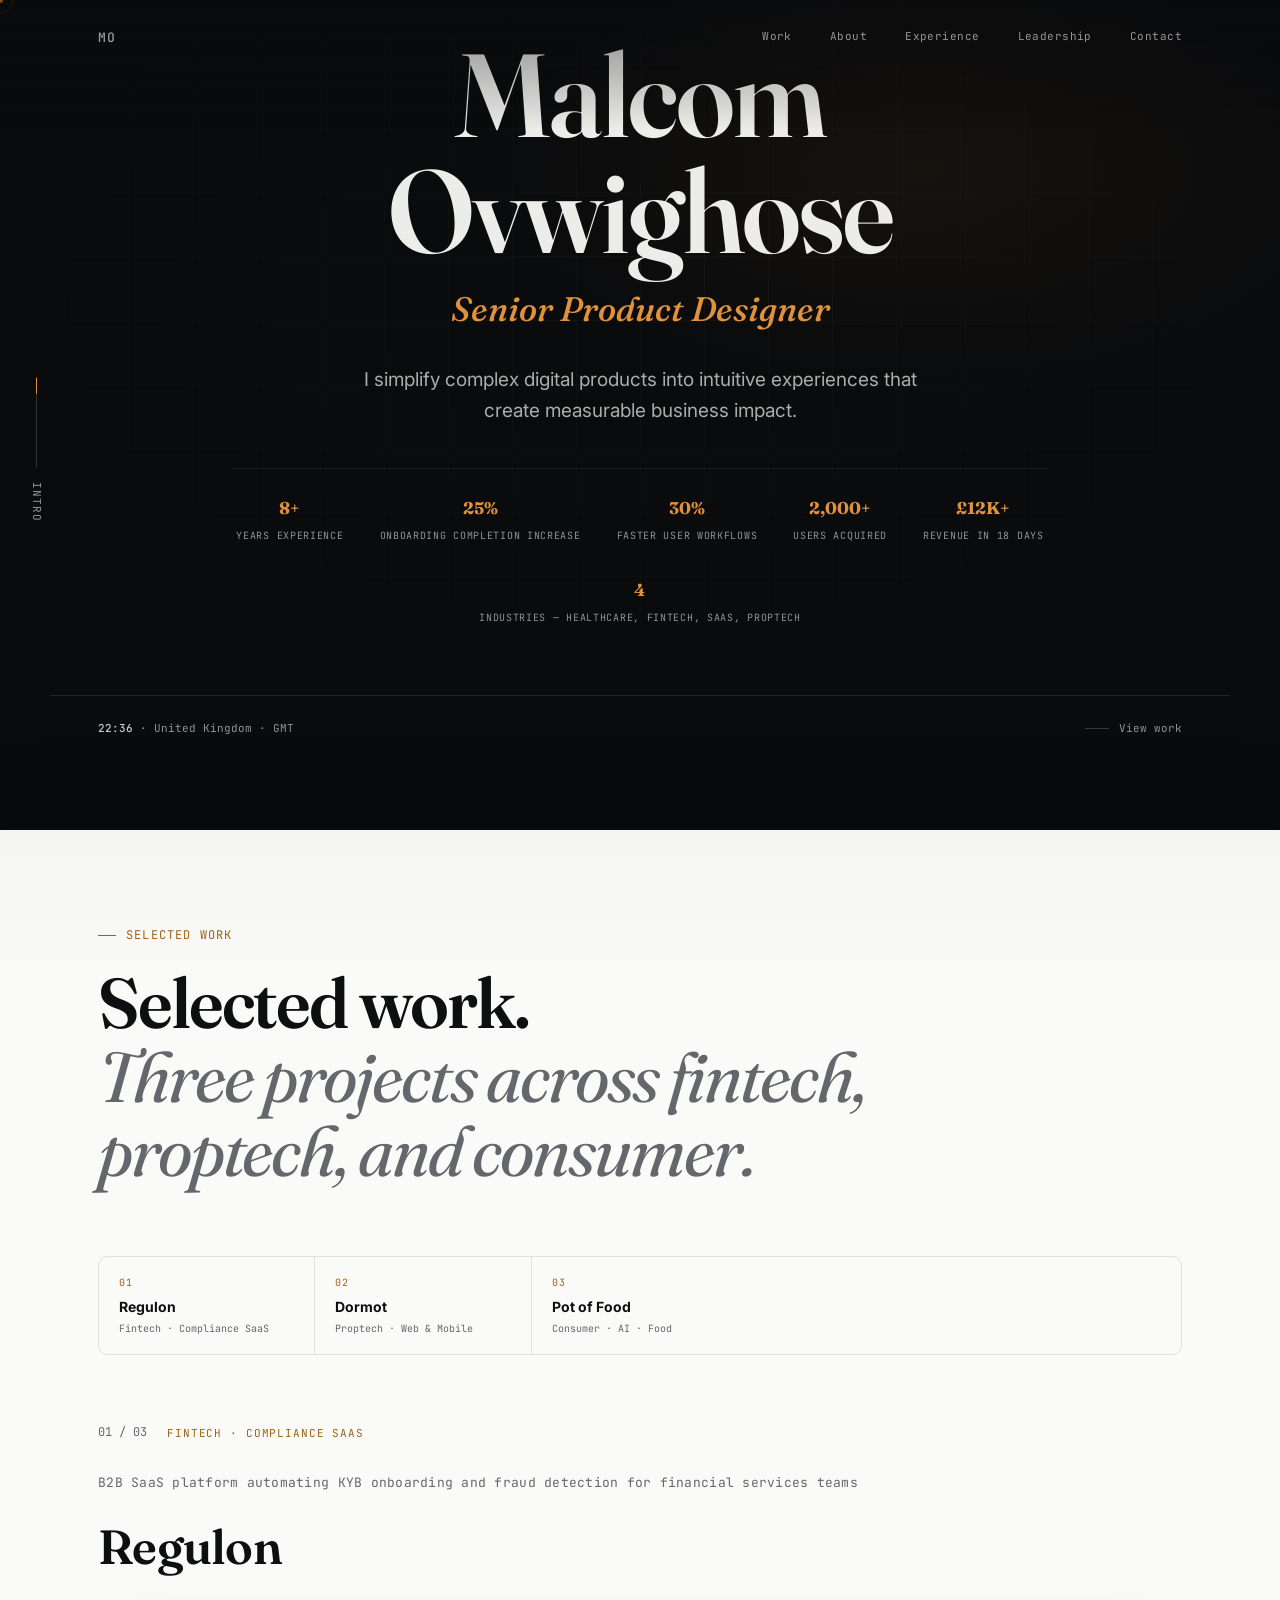
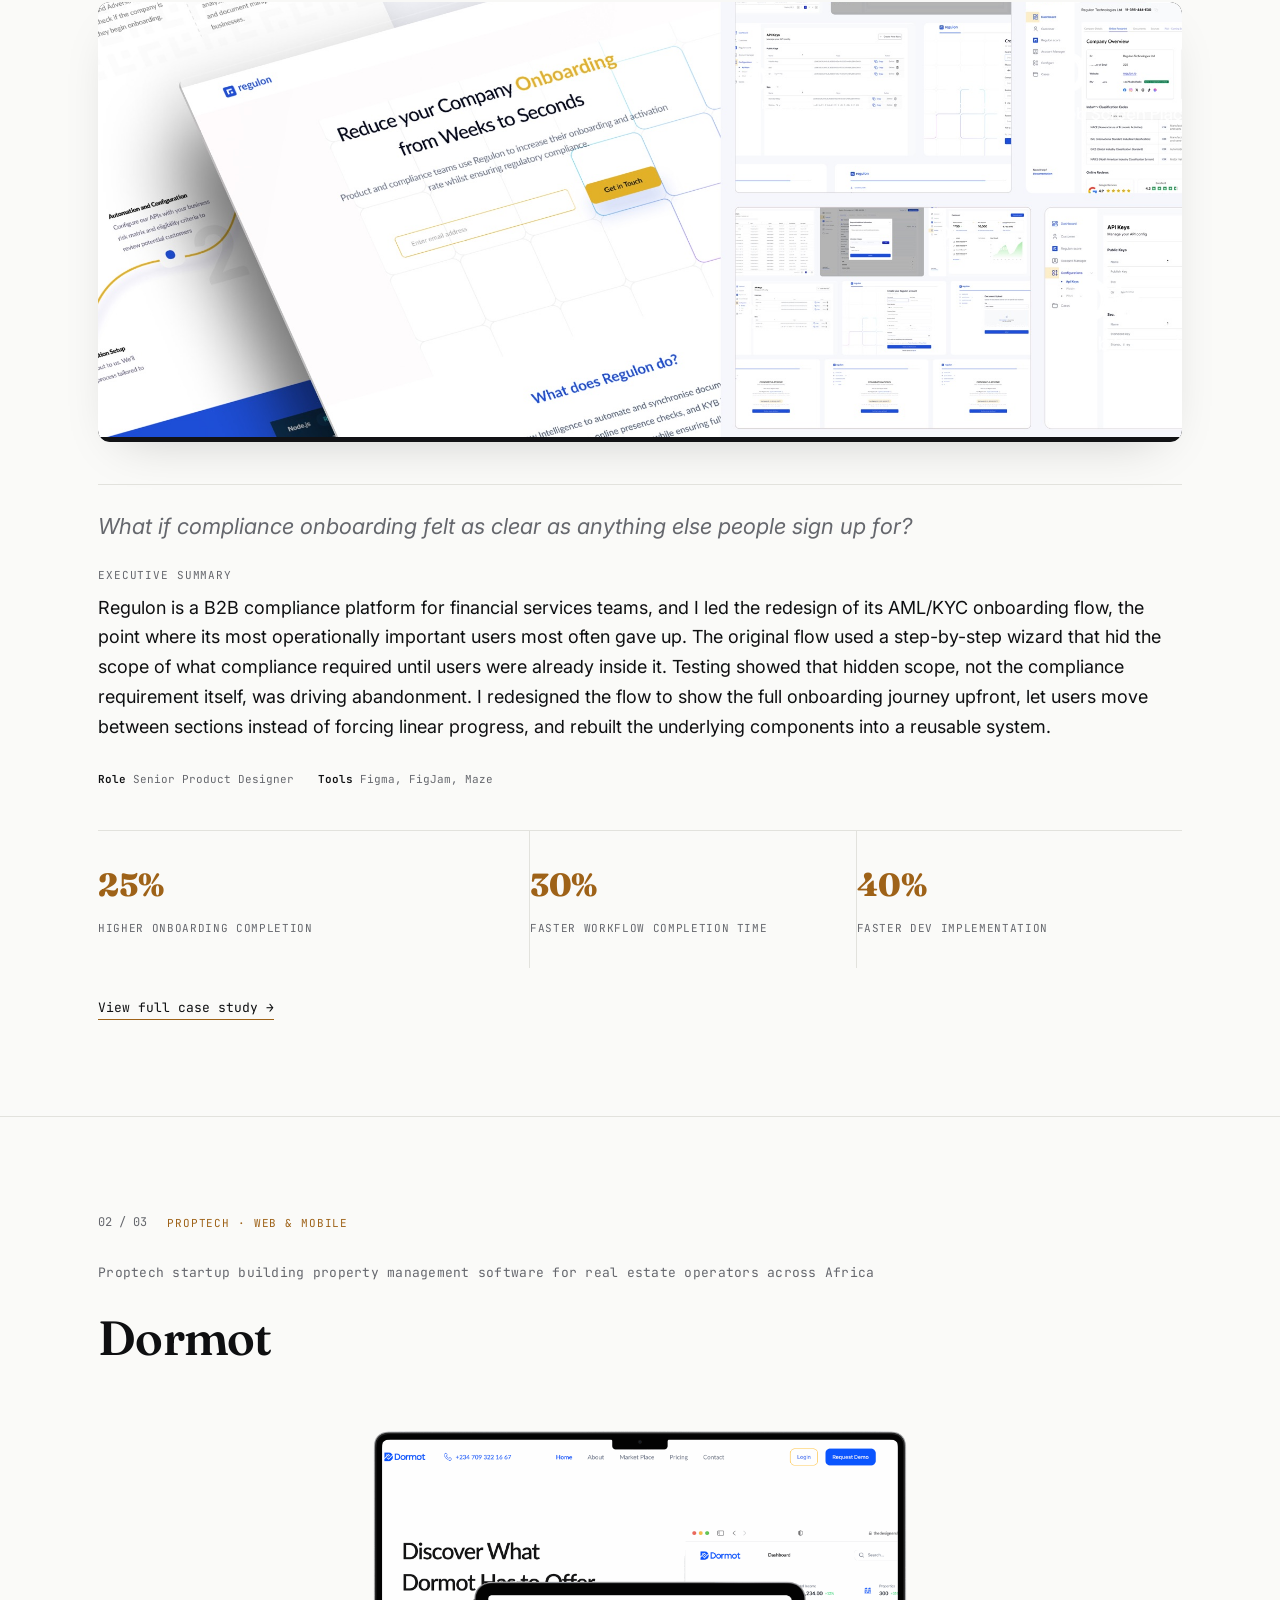
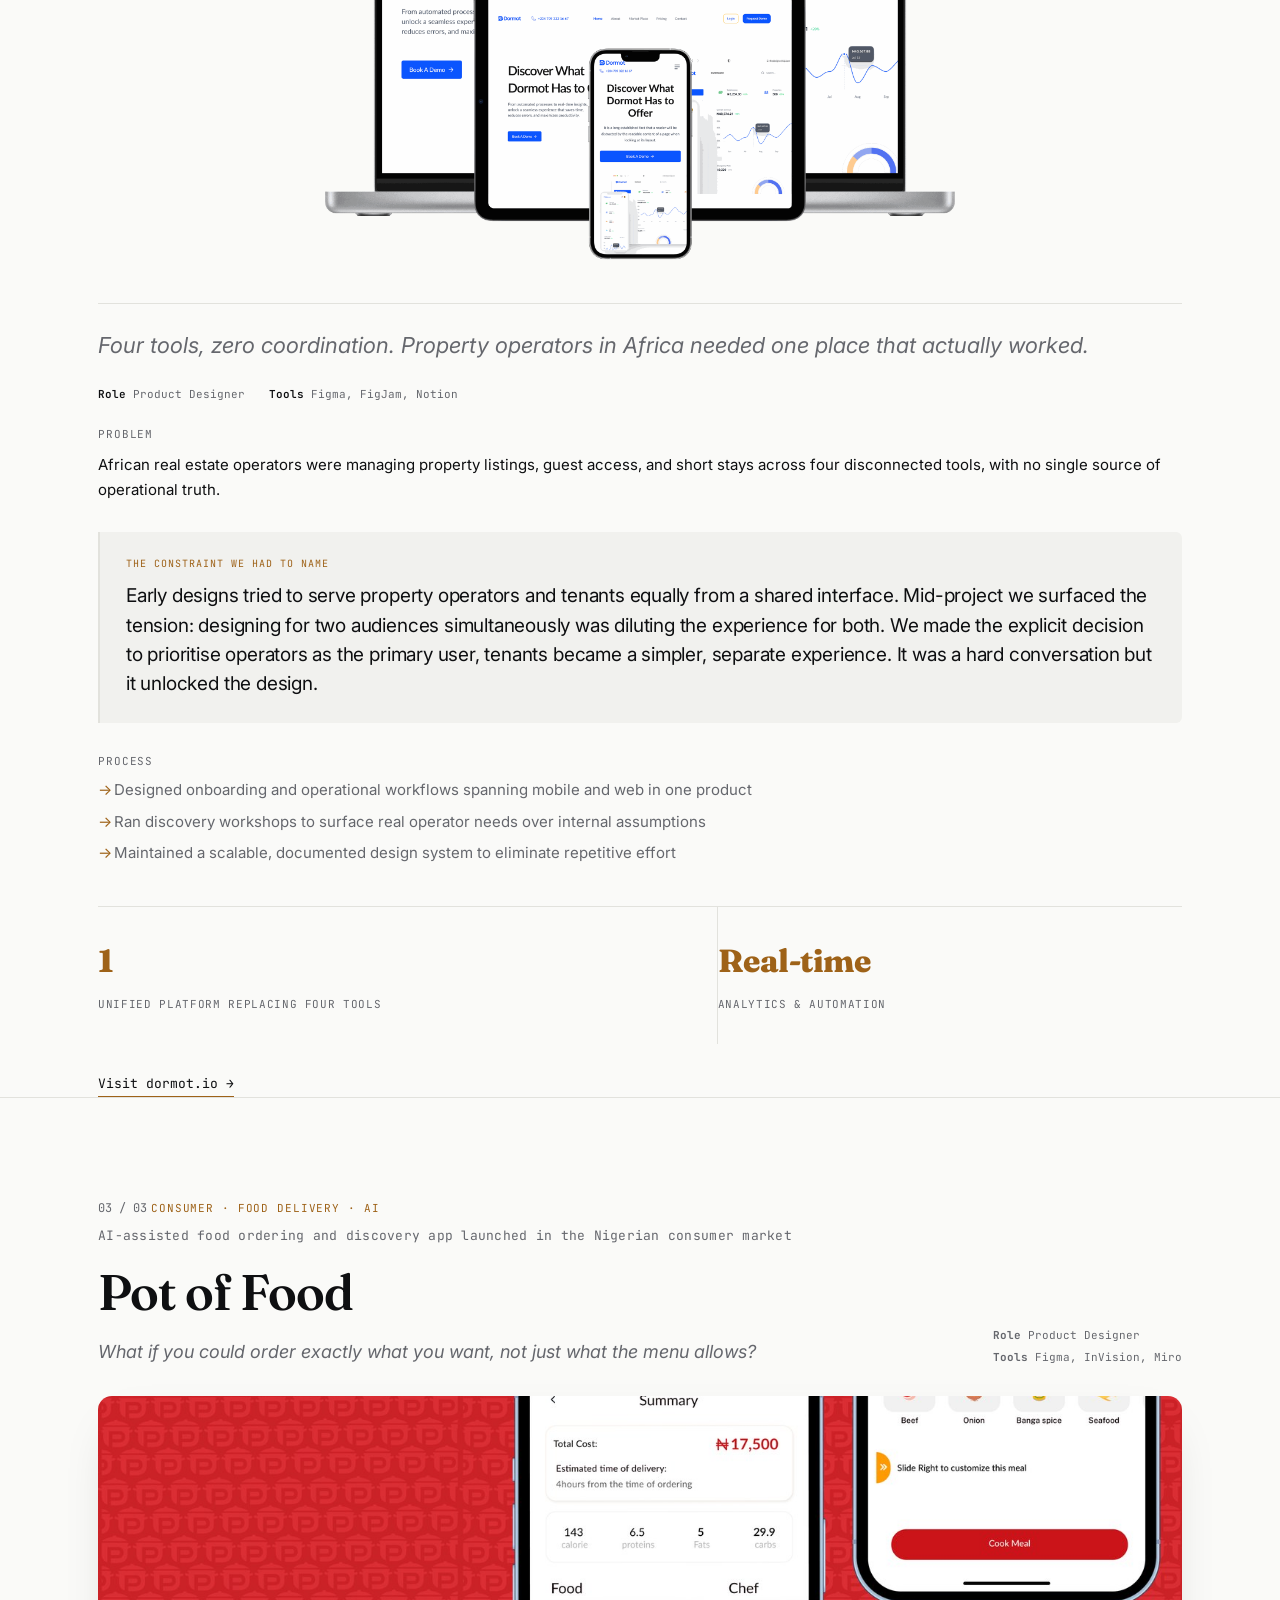
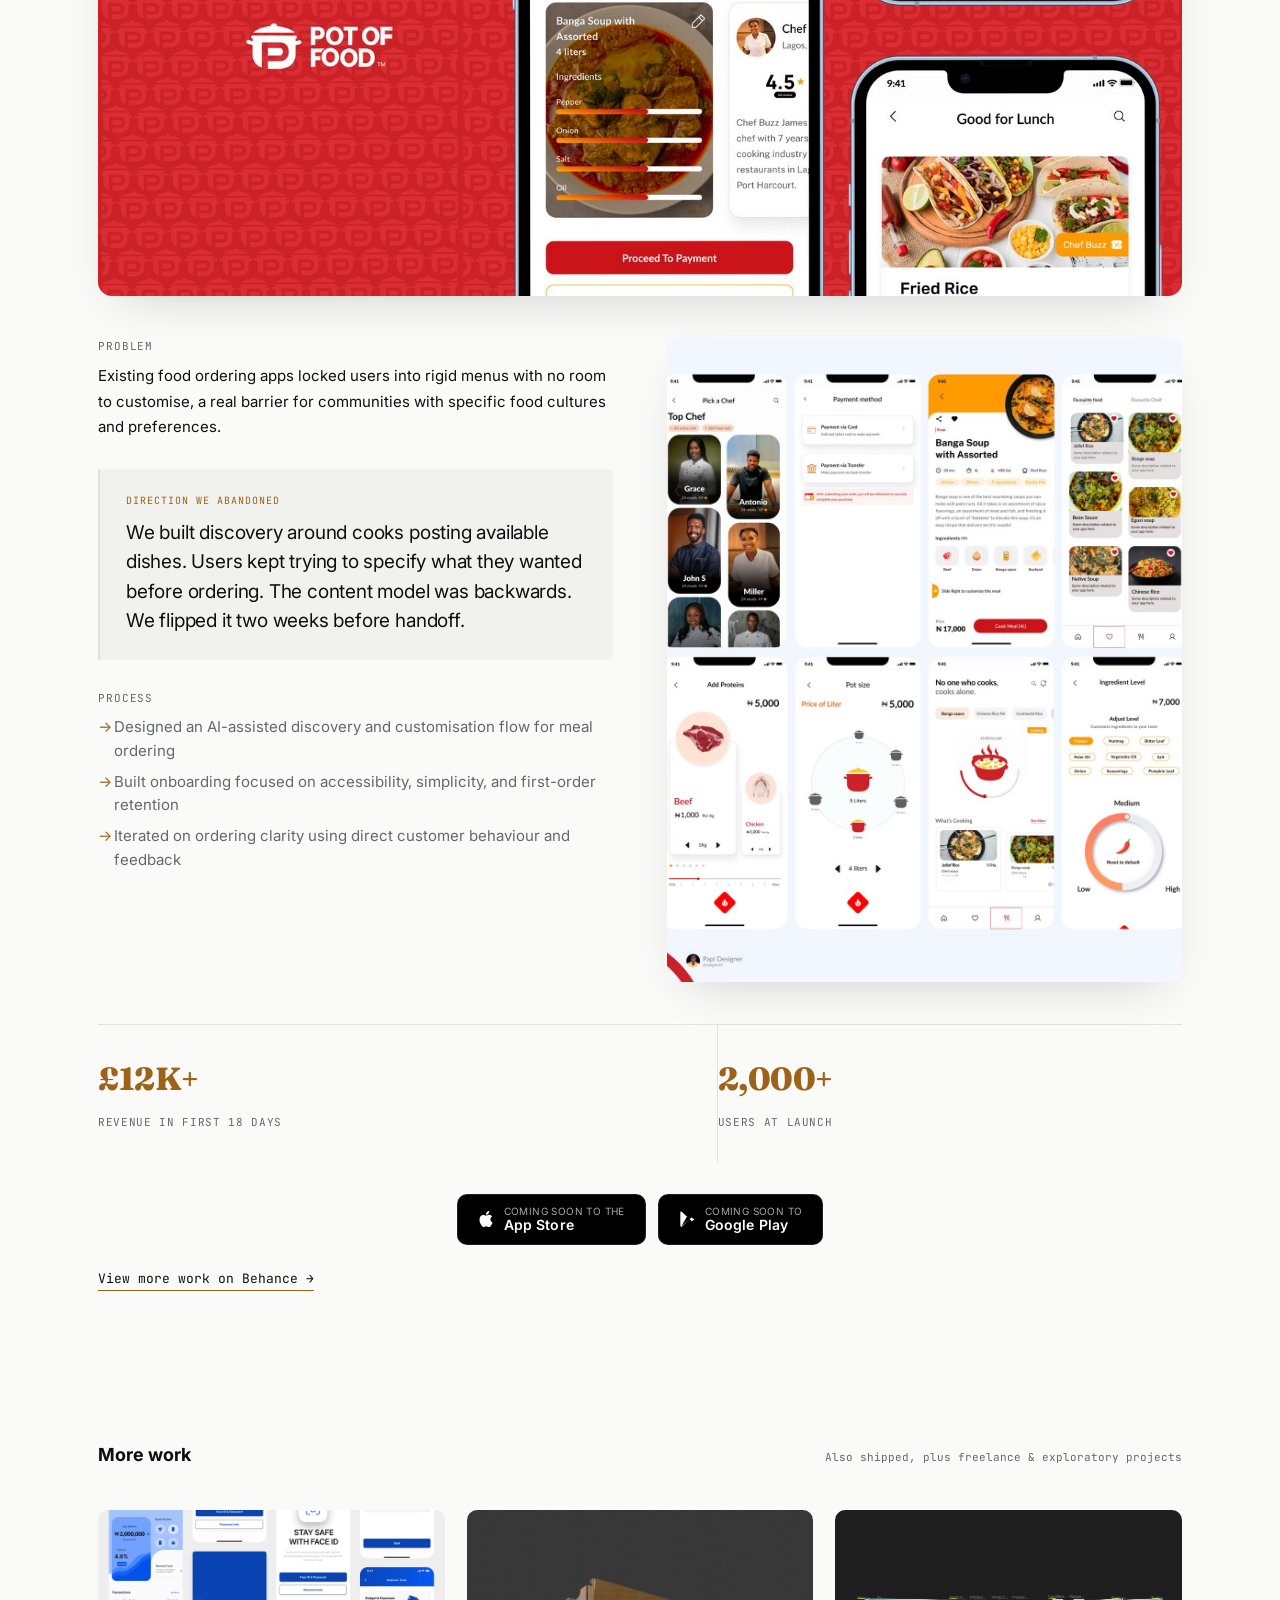
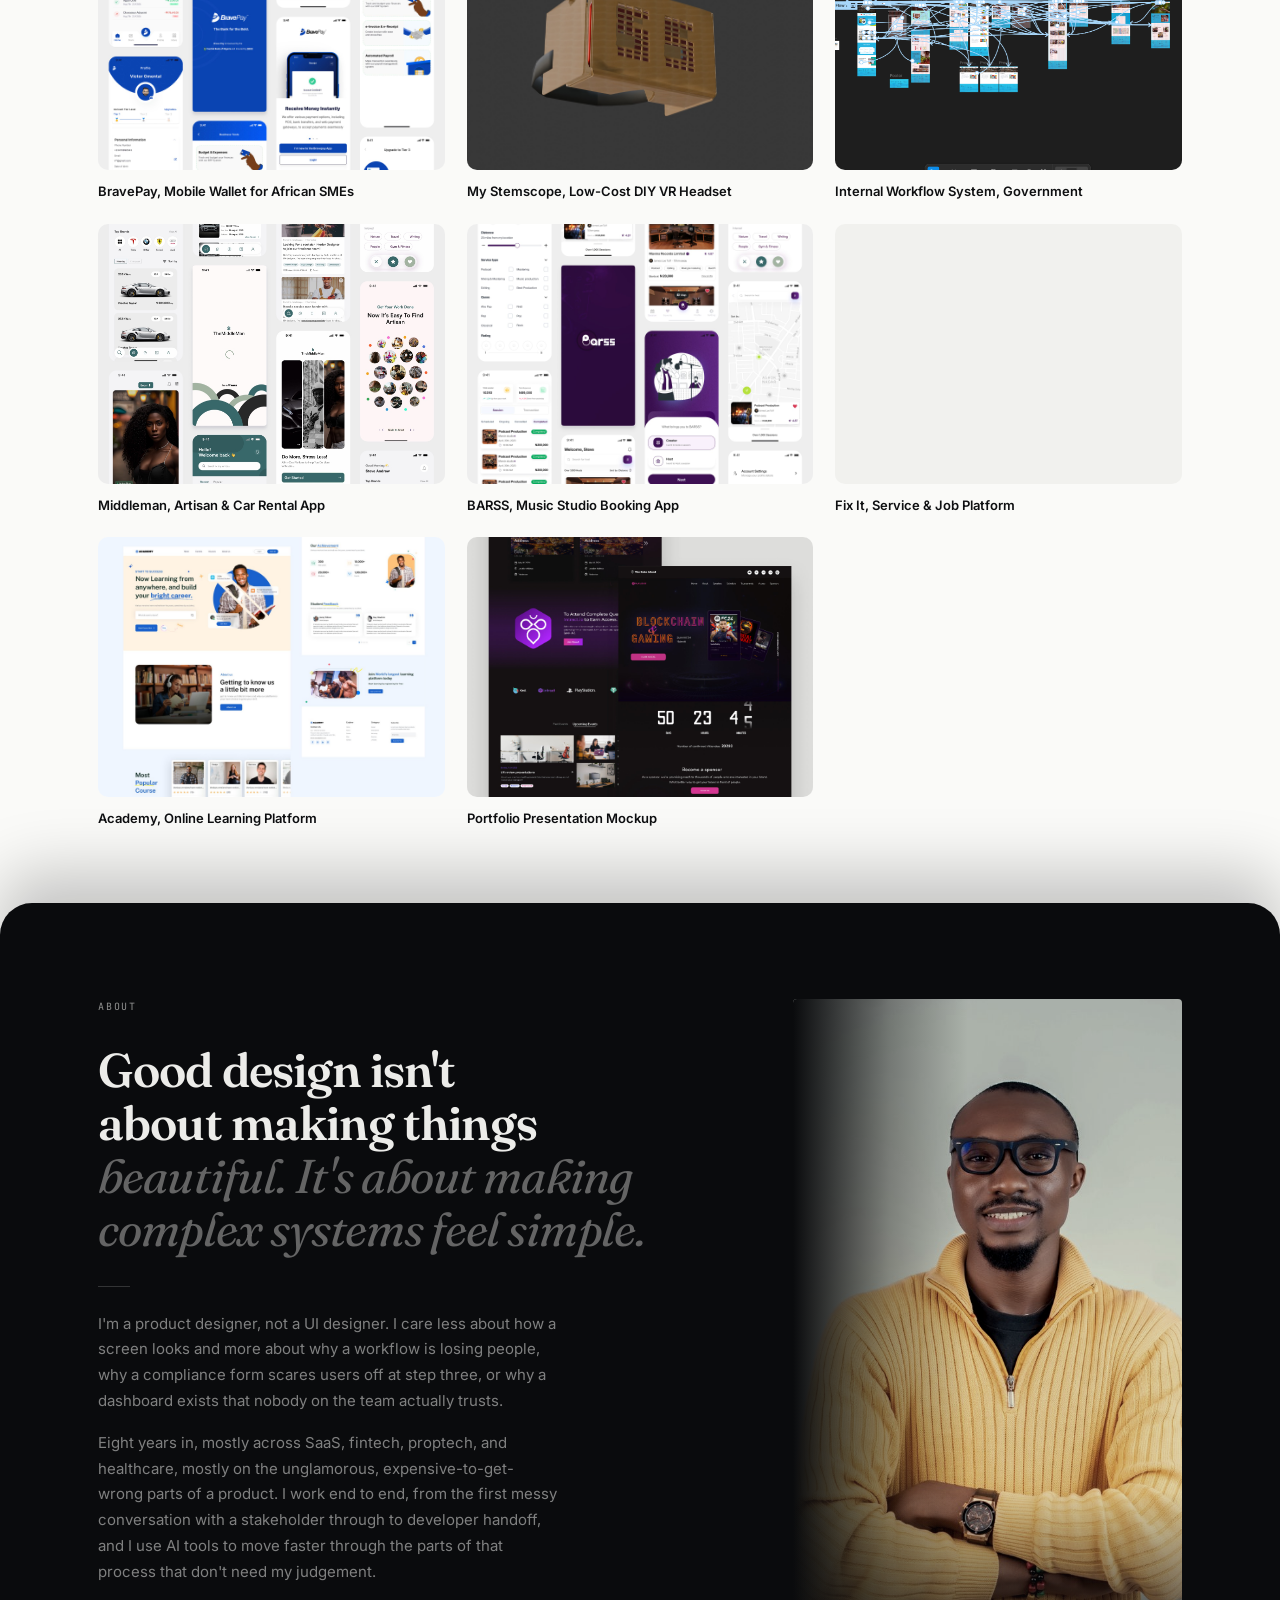
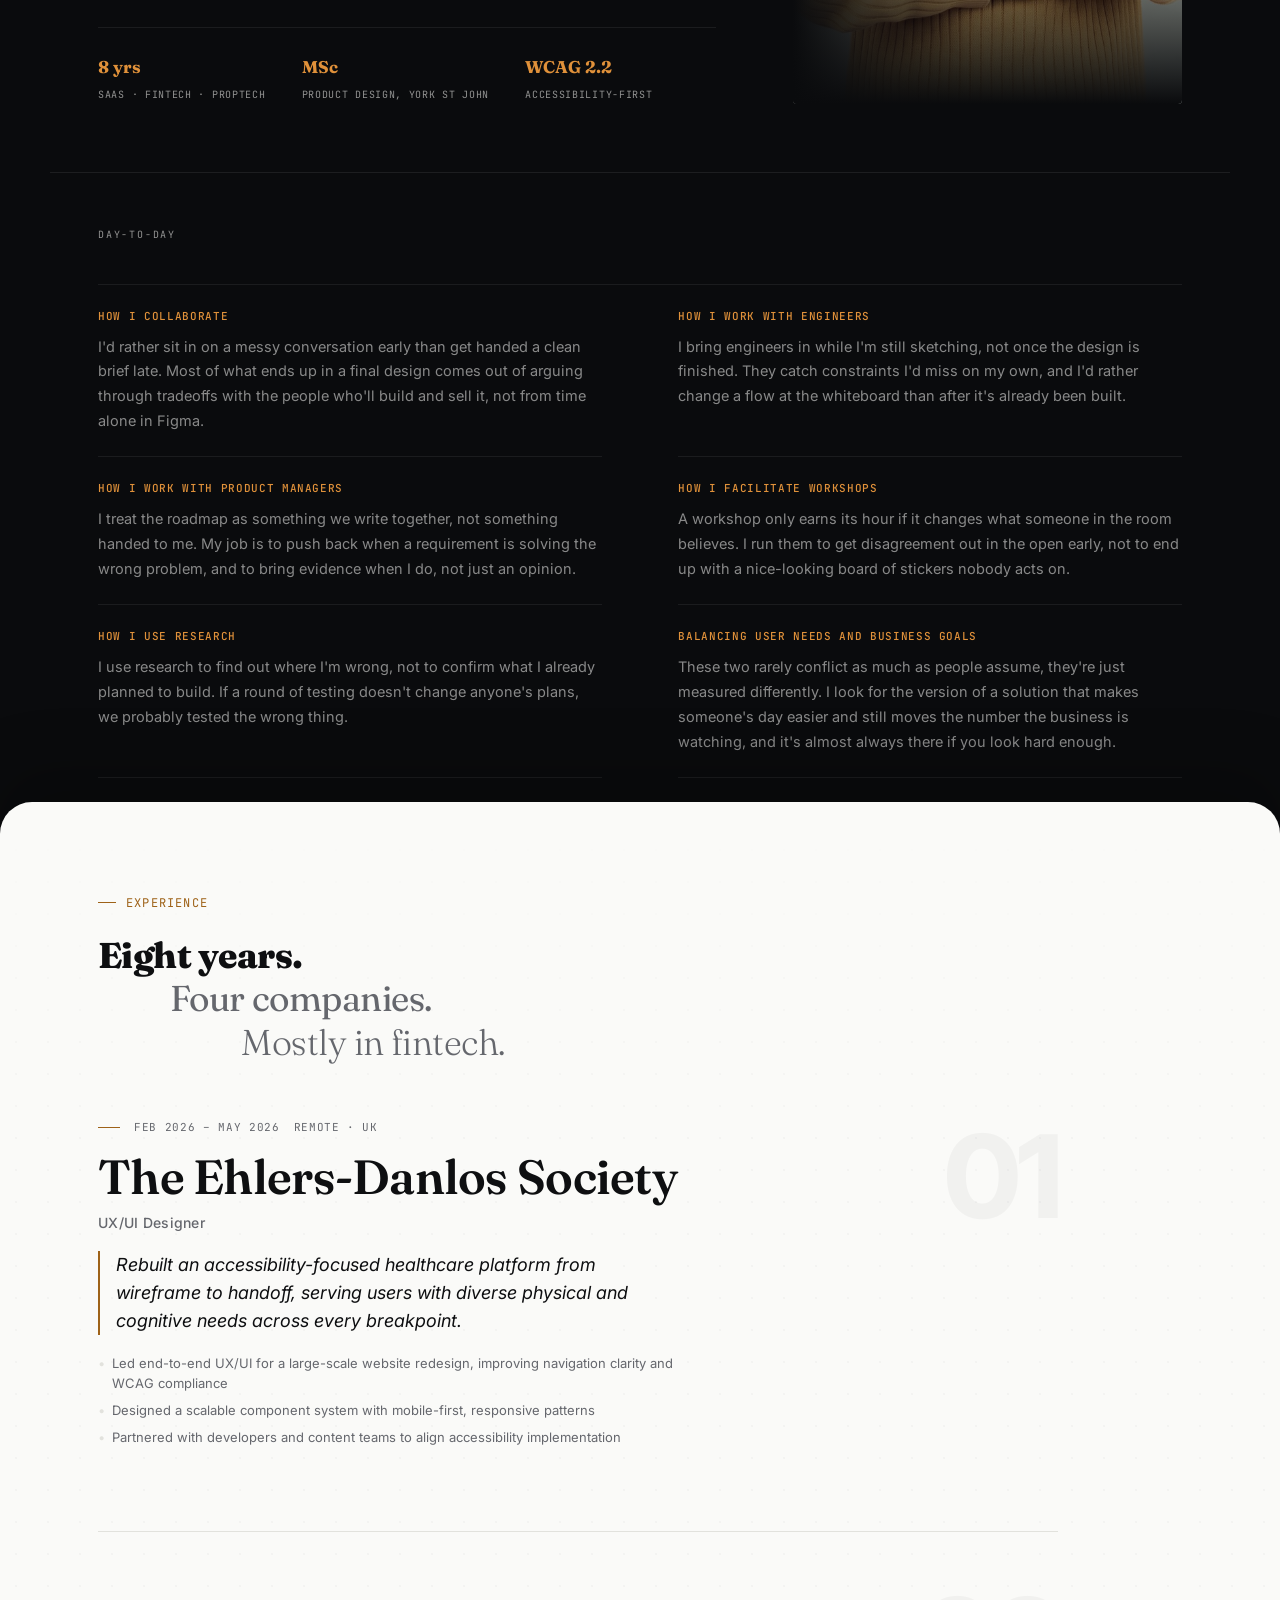
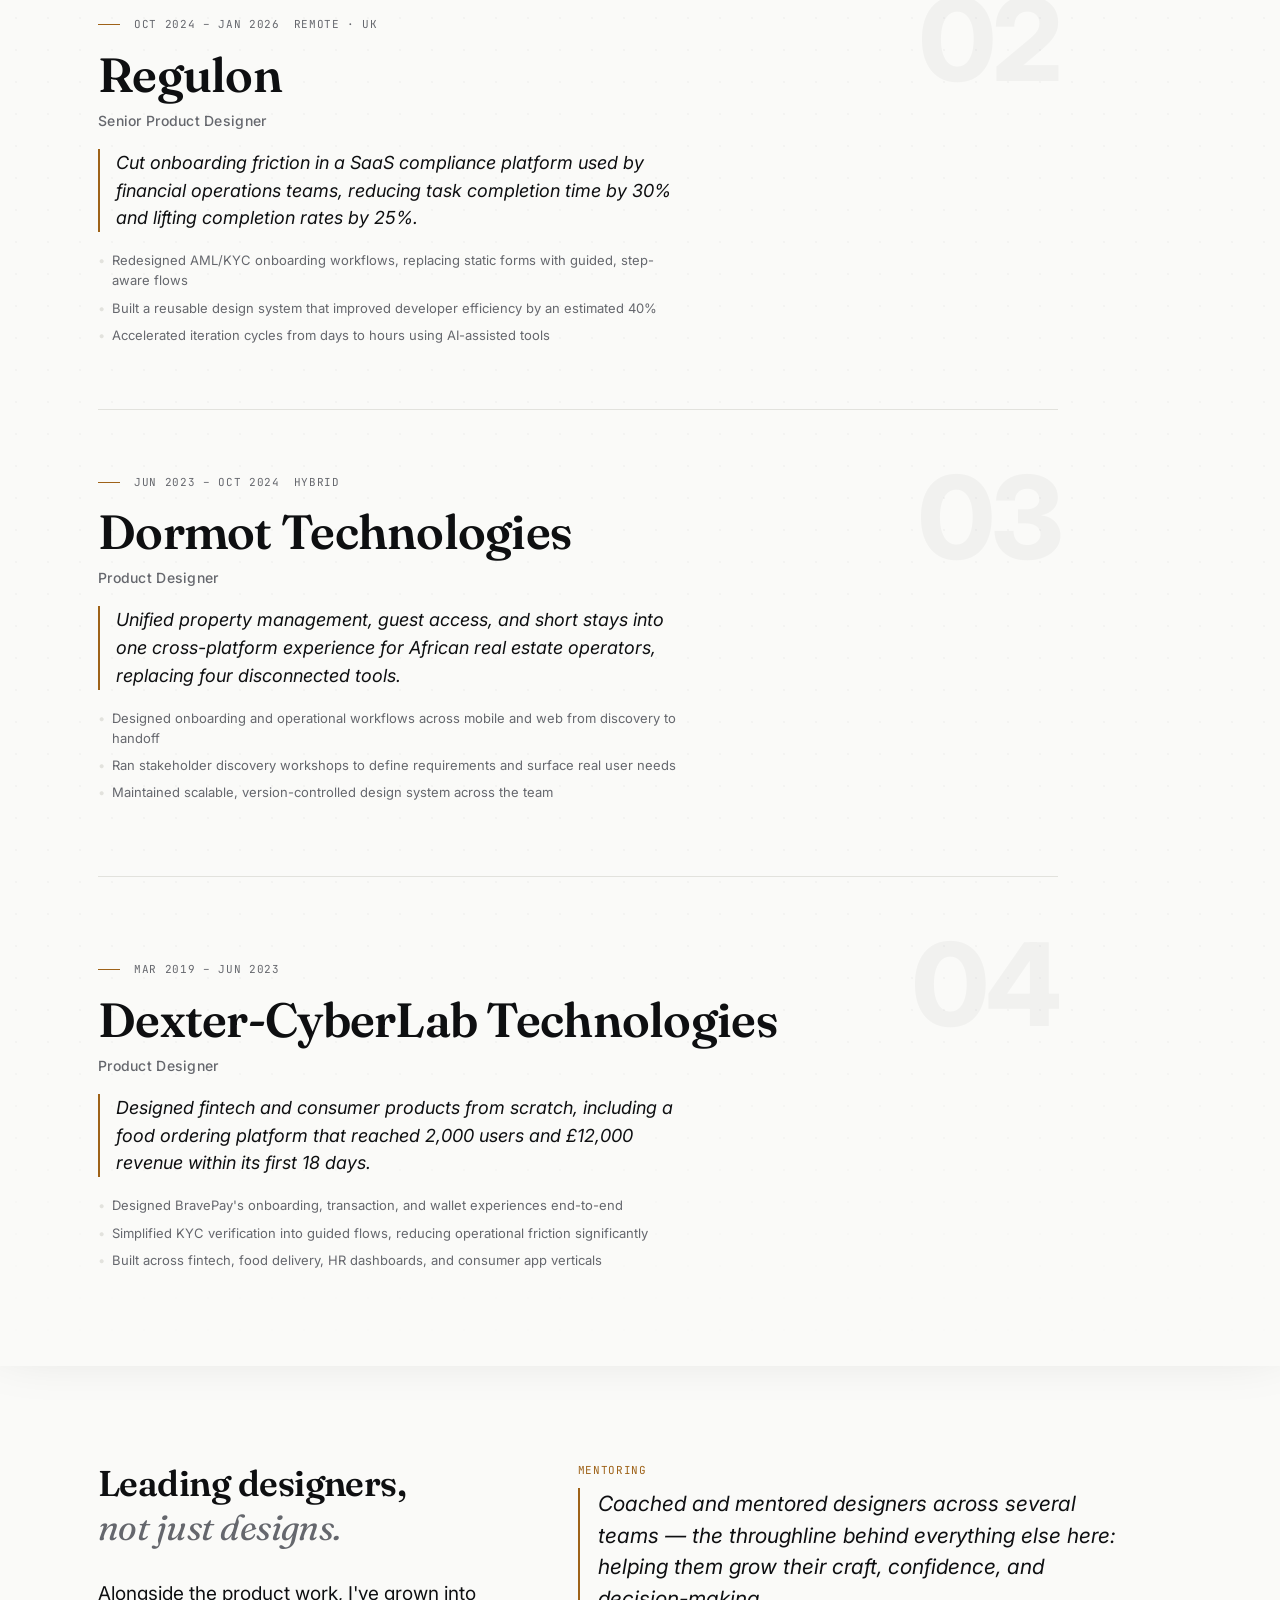
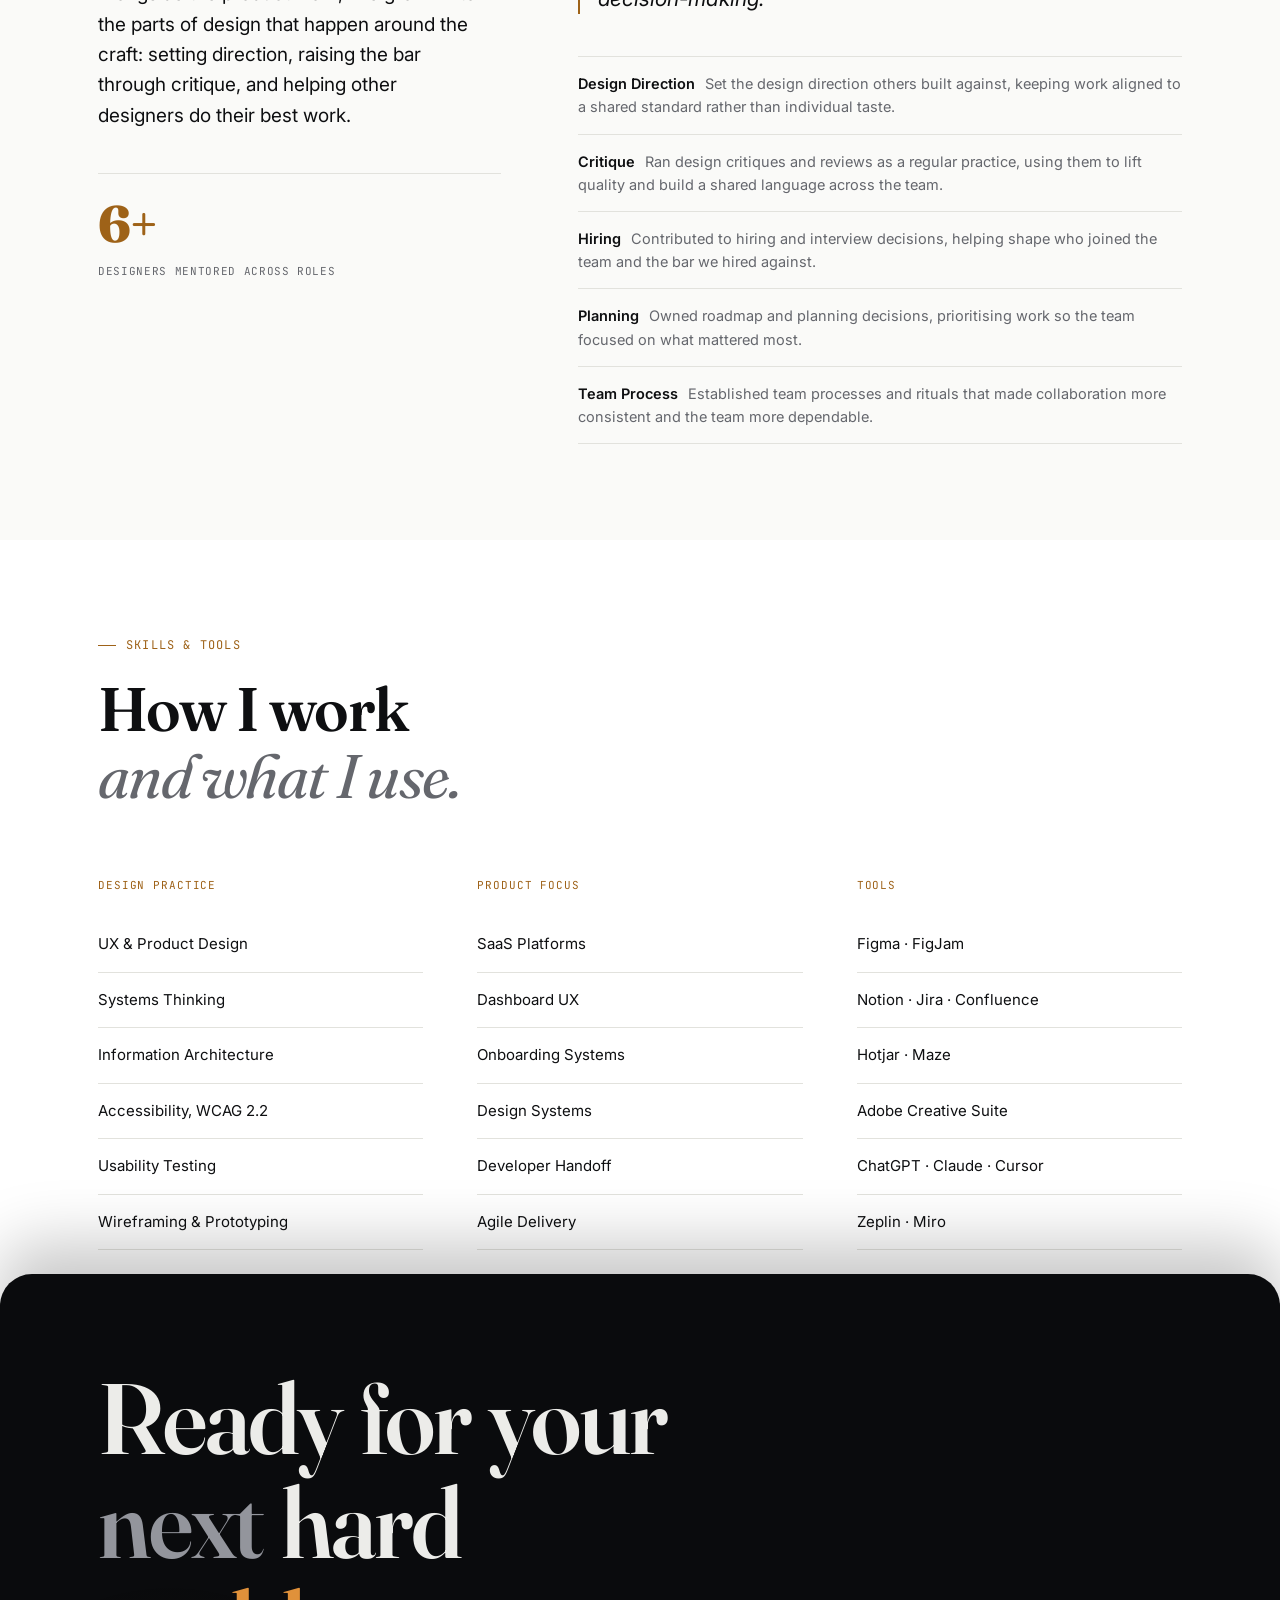
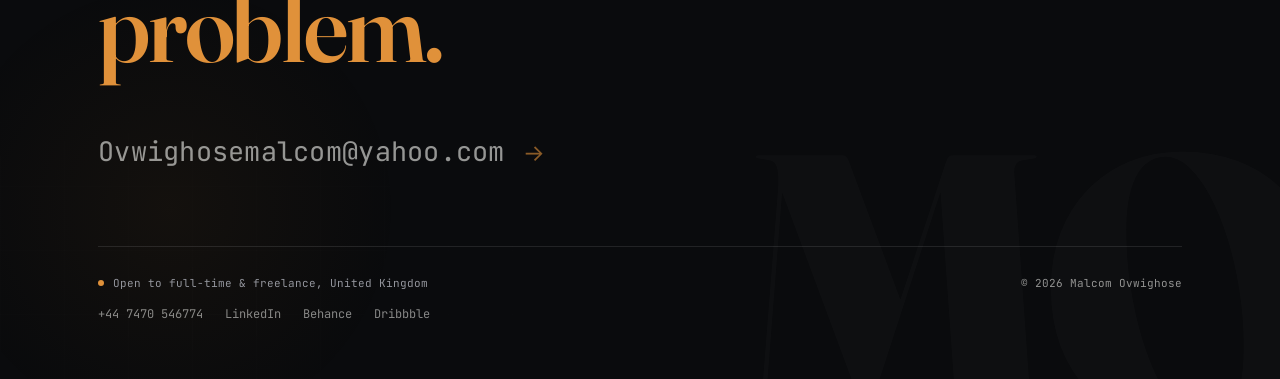
==== commit 5358ca08: "Redesign hero and homepage flow, rewrite About, add case study sub-pages Extracts CSS/JS into shared" ====
--- a/index.html
+++ b/index.html
@@ -9,7 +9,12 @@
 <meta property="og:title"       content="Malcom Ovwighose — Senior Product Designer">
 <meta property="og:description" content="8 years designing scalable SaaS, fintech and proptech products. Available for senior roles in the UK and Europe.">
 <meta property="og:url"         content="https://malcomdesigns.com">
+<meta property="og:image"       content="https://ovwighose-malcom.vercel.app/images/about-portrait.jpg">
+<meta property="og:image:width" content="800">
+<meta property="og:image:height" content="1079">
+<meta property="og:image:alt"   content="Malcom Ovwighose">
 <meta name="twitter:card"       content="summary_large_image">
+<meta name="twitter:image"      content="https://ovwighose-malcom.vercel.app/images/about-portrait.jpg">
 <meta name="robots"             content="index, follow">
 <meta name="theme-color"        content="#0A0B0D">
 <meta name="color-scheme"       content="light dark">
@@ -17,2712 +22,7 @@
 <link rel="preconnect" href="https://fonts.googleapis.com">
 <link rel="preconnect" href="https://fonts.gstatic.com" crossorigin>
 <link href="https://fonts.googleapis.com/css2?family=Fraunces:ital,opsz,wght@0,9..144,300..900;1,9..144,300..700&family=Inter:wght@300;400;500;600;700&family=JetBrains+Mono:wght@400;500&display=swap" rel="stylesheet">
-<style>
-  :root{
-    /* Fluid spacing scale — scales smoothly across all viewports.
-       Ceilings tuned for restraint: premium breathing room on desktop
-       without becoming mathematically oversized, and a mid-range that
-       compresses intelligently rather than ballooning. */
-    --sp-1: 8px;
-    --sp-2: 16px;
-    --sp-3: 24px;
-    --sp-4: clamp(24px, 3.5vw, 30px);
-    --sp-5: clamp(30px, 4.2vw, 42px);
-    --sp-6: clamp(36px, 5vw, 54px);
-    --sp-7: clamp(44px, 6vw, 68px);
-    --sp-8: clamp(56px, 8vw, 92px);
-
-    /* Section rhythm — the vertical gap between major sections */
-    --section-y: clamp(64px, 8vw, 96px);
-
-    /* Curtain transition vocabulary — the shared gesture used at every
-       chapter boundary where one section slides over the previous one.
-       Consistent overlap depth, radius and shadow make the whole page
-       feel like one orchestrated sequence rather than stacked containers. */
-    --curtain-overlap: clamp(-72px, -6vw, -44px);
-    --curtain-radius: 32px;
-    --curtain-shadow: 0 -30px 64px rgba(0,0,0,0.22);
-
-    /* Case-study visual elevation — one restrained shadow shared by every
-       product image/mockup so no single case reads as over-produced.
-       Soft, low-opacity: the image sits on the page, it doesn't perform. */
-    --visual-shadow: 0 18px 50px -24px rgba(10,11,13,0.22);
-
-    /* Hero height — bounded so it reads as cinematic without ever
-       becoming excessive on tall/short viewports (no raw 100vh) */
-    --hero-h: clamp(560px, 86vh, 780px);
-
-    /* Unified content widths — one spine, capped reading measure */
-    --w-page: 1180px;    /* full layout spine */
-    --w-read: 720px;     /* comfortable reading measure */
-    --w-media: 960px;    /* media / centered content */
-
-    /* Fluid gutter — page side padding */
-    --gutter: clamp(20px, 5vw, 48px);
-
-    --black: #0A0B0D;
-    --black-2: #131418;
-    --black-line: rgba(255,255,255,0.10);
-    --cream: #ECECE9;
-    --cream-soft: #93959C;
-
-    --paper: #FAFAF8;
-    --paper-2: #F1F1EE;
-    --paper-3: #E9E9E5;
-    --ink: #0E0F11;
-    --ink-soft: #65676D;
-    --line: #E2E2DD;
-
-    --accent: #9E6218;
-    --accent-warm: #D4841F;  /* brighter amber for fills, borders, non-text */
-    --accent-bright: #E0913A;
-    --accent-ink: #9E6218;  /* alias: deeper ochre, AA-legible on light */
-    --accent-soft: rgba(212,132,31,0.10);
-
-    --display: 'Fraunces', Georgia, serif;
-    --body: 'Inter', system-ui, sans-serif;
-    --mono: 'JetBrains Mono', monospace;
-
-    --ease: cubic-bezier(0.16, 1, 0.3, 1);
-  }
-
-  *{ margin:0; padding:0; box-sizing:border-box; }
-  html{ scroll-behavior:smooth; }
-
-  body{
-    background: var(--black);
-    color: var(--ink);
-    font-family: var(--body);
-    line-height: 1.5;
-    -webkit-font-smoothing: antialiased;
-    overflow-x: hidden;  /* guard: parallax/reveal transforms never shift the spine */
-  }
-
-  a{ color:inherit; text-decoration:none; }
-  img{ max-width:100%; display:block; }
-  ul{ list-style:none; }
-
-  /* ---------------------------------------------------------
-     ONE primary layout spine for the entire site.
-     Every section-level container uses this single class so
-     left/right edges always line up, on every breakpoint.
-     Narrower reading measures (e.g. .sec-title, .about-body,
-     .q-inner, .exp-chapters) are applied to INNER elements —
-     never by swapping the outer container's max-width.
-  --------------------------------------------------------- */
-  .wrap{ max-width: var(--w-page); margin: 0 auto; padding: 0 var(--gutter); width: 100%; }
-
-  ::selection{ background: var(--accent); color: #fff; }
-
-  /* =========================================================
-     NAV, frameless, floating, atmospheric
-  ========================================================= */
-
-  .nav-progress{
-    position: fixed;
-    top: 0; left: 0;
-    height: 1px;
-    width: 0%;
-    background: var(--accent);
-    z-index: 200;
-    pointer-events: none;
-    transition: background 0.5s ease;
-  }
-  body.nav-on-dark .nav-progress{ background: rgba(255,255,255,0.28); }
-
-  header.nav{
-    position: fixed;
-    top: 0; left: 0; right: 0;
-    z-index: 100;
-    padding: 28px 0;
-    pointer-events: none;
-  }
-
-  /* Legibility scrim, guarantees the logo/nav text stays readable
-     over busy case-study imagery scrolling beneath the fixed header,
-     independent of the section-level dark/light heuristic. Matched
-     to the current text color so it stays invisible on plain
-     background and only does work when it's actually needed. */
-  header.nav::before{
-    content: "";
-    position: absolute;
-    inset: 0;
-    height: 130px;
-    pointer-events: none;
-    opacity: 0;
-    transition: opacity 0.4s ease;
-    background: linear-gradient(to bottom, rgba(10,11,13,0.5), transparent);
-  }
-  body.nav-on-dark header.nav::before{ opacity: 1; }
-  body.nav-on-light header.nav::before{
-    opacity: 1;
-    background: linear-gradient(to bottom, rgba(250,250,248,0.65), transparent);
-  }
-
-  .nav-inner{
-    display: flex;
-    align-items: center;
-    justify-content: space-between;
-    pointer-events: none;
-  }
-
-  .nav-logo,
-  nav.nav-links,
-  .nav-menu-btn{ pointer-events: all; }
-
-  .nav-logo{
-    font-family: var(--mono);
-    font-size: 13px;
-    font-weight: 500;
-    color: var(--cream);
-    letter-spacing: 0.04em;
-    display: flex;
-    align-items: center;
-    overflow: hidden;
-    white-space: nowrap;
-    transition: color 0.45s var(--ease);
-  }
-  body.nav-on-light .nav-logo{ color: var(--ink); }
-
-  .logo-mark{ display: inline-block; flex-shrink: 0; }
-
-  .logo-expand{
-    display: inline-block;
-    max-width: 0;
-    overflow: hidden;
-    opacity: 0;
-    transition: max-width 0.55s var(--ease), opacity 0.4s ease;
-    white-space: nowrap;
-  }
-  .nav-logo:hover .logo-expand{ max-width: 220px; opacity: 0.65; }
-
-  nav.nav-links{ display: flex; gap: 38px; align-items: center; }
-
-  nav.nav-links a{
-    font-family: var(--mono);
-    font-size: 11px;
-    letter-spacing: 0.04em;
-    text-transform: capitalize;
-    color: rgba(236,236,233,0.62);
-    position: relative;
-    padding-bottom: 3px;
-    transition: color 0.3s ease;
-  }
-  body.nav-on-light nav.nav-links a{ color: rgba(14,15,17,0.62); }
-
-  nav.nav-links a::after{
-    content: "";
-    position: absolute; left: 0; bottom: 0;
-    width: 100%; height: 1px;
-    background: currentColor;
-    transform: scaleX(0);
-    transform-origin: right;
-    transition: transform 0.35s var(--ease);
-  }
-  nav.nav-links a:hover{ color: var(--cream); }
-  body.nav-on-light nav.nav-links a:hover{ color: var(--ink); }
-  nav.nav-links a:hover::after,
-  nav.nav-links a.is-active::after{ transform: scaleX(1); transform-origin: left; }
-  nav.nav-links a.is-active{ color: rgba(236,236,233,0.82); }
-  body.nav-on-light nav.nav-links a.is-active{ color: rgba(14,15,17,0.72); }
-
-  .nav-menu-btn{
-    display: none;
-    font-family: var(--mono);
-    font-size: 11px;
-    letter-spacing: 0.06em;
-    text-transform: lowercase;
-    color: rgba(236,236,233,0.55);
-    background: none;
-    border: none;
-    padding: 0;
-    transition: color 0.3s ease;
-  }
-  body.nav-on-light .nav-menu-btn{ color: rgba(14,15,17,0.62); }
-  body.nav-on-light .nav-menu-btn:hover{ color: var(--ink); }
-
-  .nav-overlay{
-    position: fixed; inset: 0;
-    z-index: 150;
-    background: var(--black);
-    display: flex;
-    flex-direction: column;
-    justify-content: center;
-    padding: 60px 32px;
-    overflow-y: auto;
-    opacity: 0;
-    pointer-events: none;
-    transition: opacity 0.4s var(--ease);
-  }
-  .nav-overlay.is-open{ opacity: 1; pointer-events: all; }
-  .nav-overlay .close-btn{
-    position: absolute; top: 26px; right: 28px;
-    font-family: var(--mono); font-size: 11px;
-    letter-spacing: 0.06em; text-transform: lowercase;
-    color: var(--cream-soft); background: none; border: none; padding: 0;
-  }
-  .nav-overlay nav{ display: flex; flex-direction: column; gap: 4px; }
-  .nav-overlay nav a{
-    font-family: var(--display);
-    font-size: clamp(38px, 10vw, 68px);
-    font-weight: 800;
-    letter-spacing: -0.025em;
-    color: var(--cream); opacity: 1;
-    transition: opacity 0.22s ease; display: block;
-  }
-  /* Dim-then-brighten discovery effect is a mouse affordance only —
-     touch devices have no persistent hover, so the overlay's only
-     navigation must stay fully legible by default there. */
-  @media (pointer: fine){
-    .nav-overlay nav a{ opacity: 0.14; }
-    .nav-overlay nav a:hover{ opacity: 1; }
-  }
-  .nav-overlay .overlay-foot{
-    position: absolute; bottom: 36px; left: 32px;
-    font-family: var(--mono); font-size: 11px;
-    color: var(--cream-soft); letter-spacing: 0.05em;
-  }
-
-  .dot{
-    width:6px; height:6px; border-radius:50%;
-    background: var(--accent-bright);
-    animation: pulse 2.4s ease-in-out infinite;
-  }
-  @keyframes pulse{
-    0%,100%{ box-shadow: 0 0 0 3px rgba(224,145,58,0.25); }
-    50%{ box-shadow: 0 0 0 6px rgba(224,145,58,0.12); }
-  }
-
-  @media (max-width: 980px){
-    nav.nav-links{ display: none; }
-    .nav-menu-btn{ display: block; }
-    header.nav{ padding: 22px 0; }
-  }
-
-  /* =========================================================
-     HERO  (pinned curtain-reveal)
-  ========================================================= */
-  .hero-pin-wrap{ position:relative; height: calc(var(--hero-h) + 160px); }
-
-  .hero{
-    position: sticky;
-    top: 0;
-    height: var(--hero-h);
-    display:flex;
-    flex-direction: column;
-    justify-content: center;
-    background:
-      radial-gradient(ellipse 55% 45% at 72% 22%, rgba(212,132,31,0.06), transparent 62%),
-      var(--black);
-    color: var(--cream);
-    overflow: hidden;
-  }
-
-  .hero-grain{
-    position:absolute; inset:0;
-    background-image: linear-gradient(var(--black-line) 1px, transparent 1px), linear-gradient(90deg, var(--black-line) 1px, transparent 1px);
-    background-size: 64px 64px;
-    opacity: 0.26;
-    mask-image: radial-gradient(ellipse 80% 70% at 50% 40%, black 10%, transparent 75%);
-  }
-
-  .hero-content{ position:relative; z-index:2; }
-
-  /* =========================================================
-     HERO, stripped editorial. Intrigue first, detail later.
-  ========================================================= */
-
-  /* Extremely restrained eyebrow, barely there */
-  .hero-pre{
-    font-family: var(--mono);
-    font-size: 11px;
-    color: rgba(236,236,233,0.6);
-    text-transform: uppercase;
-    letter-spacing: 0.18em;
-    margin-bottom: 48px;
-    text-align: center;
-  }
-
-  /* Centered hero headline */
-  .hero-head{
-    font-family: var(--display);
-    font-size: clamp(52px, 9.5vw, 118px);
-    font-weight: 600;
-    font-optical-sizing: auto;
-    line-height: 0.98;
-    letter-spacing: -0.02em;
-    margin-bottom: 0;
-    text-align: center;
-  }
-
-  .hl{ display: block; }
-
-  .hl-1{ color: var(--cream); }
-  .hl-2{ color: var(--cream); }
-
-  /* Line 3: "Human." — the signature. Warm amber italic serif,
-     the one editorial flourish that carries the whole thesis. */
-  .hl-3{
-    color: var(--accent-bright);
-    font-style: italic;
-    font-weight: 500;
-    font-size: clamp(46px, 8.4vw, 104px);
-  }
-
-  .hero-foot{
-    position: relative;
-    z-index: 2;
-    display: flex;
-    justify-content: space-between;
-    align-items: center;
-    margin-top: var(--sp-7);
-    padding-top: 24px;
-    border-top: 1px solid var(--black-line);
-  }
-
-  .hero-foot .meta{
-    font-family: var(--mono);
-    font-size: 11px;
-    color: rgba(236,236,233,0.6);
-  }
-  .hero-foot .meta strong{ color: rgba(236,236,233,0.85); font-weight: 500; }
-
-  .scroll-cue{
-    display: flex; align-items: center; gap: 10px;
-    font-family: var(--mono); font-size: 11px; color: rgba(236,236,233,0.6);
-  }
-  .scroll-cue .line{
-    width: 24px; height: 1px; background: rgba(236,236,233,0.2);
-    position: relative; overflow: hidden;
-  }
-  .scroll-cue .line::after{
-    content: ""; position: absolute; left: -100%; top: 0; width: 100%; height: auto;
-    background: var(--accent-bright);
-    animation: scrollLine 2.2s ease-in-out infinite;
-  }
-  @keyframes scrollLine{
-    0%{ left:-100%; } 50%{ left:0; } 100%{ left:100%; }
-  }
-
-  /* Hero entrance, lines arrive with staggered delay */
-  @keyframes heroIn{
-    from{ opacity: 0; transform: translateY(20px); }
-    to{ opacity: 1; transform: translateY(0); }
-  }
-  .hero-pre{  animation: heroIn 0.8s var(--ease) 0.1s both; }
-  .hl-1{      animation: heroIn 0.9s var(--ease) 0.2s both; }
-  .hl-2{      animation: heroIn 0.9s var(--ease) 0.34s both; }
-  .hl-3{      animation: heroIn 0.9s var(--ease) 0.48s both; }
-  .hero-foot{ animation: heroIn 0.8s var(--ease) 0.62s both; }
-
-  /* =========================================================
-     SHEET  (the light surface that slides over the hero)
-  ========================================================= */
-  main.sheet{
-    position: relative;
-    z-index: 5;
-    /* Opening gesture: slightly deeper than the interior curtains so the
-       first reveal feels grand, but in the same family for cohesion */
-    margin-top: clamp(-104px, -9vw, -64px);
-    background: var(--paper);
-    border-radius: var(--curtain-radius) var(--curtain-radius) 0 0;
-    box-shadow: var(--curtain-shadow);
-  }
-
-  section{ position: relative; }
-
-  /* section vertical rhythm, intentionally varied */
-  #work        { padding: var(--section-y) 0 var(--sp-6); }    /* work: generous top, tighter base, flows into case studies */
-  #about   { /* height controlled by sticky, no padding needed */ }
-  #experience  { padding: var(--section-y) 0; } /* dense content, medium breathing */
-  #leadership  { padding: var(--section-y) 0; } /* had no padding of its own — borrowed neighbours' spacing, sat flush top and bottom */
-  #skills      { padding: var(--section-y) 0; }    /* expansive pause, minimal content needs maximum air */
-  
-  /* sheet entrance top padding — fluid, so it scales calmly instead of
-     jumping between breakpoints */
-  main.sheet > #work:first-child { padding-top: clamp(56px, 9vw, 96px); }
-
-  .eyebrow-label{
-    font-family: var(--mono);
-    font-size: 12px;
-    color: var(--accent);
-    text-transform: uppercase;
-    letter-spacing: 0.1em;
-    margin-bottom: 22px;
-    display:flex;
-    align-items:center;
-    gap: 10px;
-  }
-  .eyebrow-label::before{ content:""; width:18px; height:1px; background: var(--accent); }
-
-  .sec-title{
-    font-family: var(--display);
-    font-size: clamp(28px, 3.4vw, 44px);
-    font-weight: 600;
-    font-optical-sizing: auto;
-    letter-spacing: -0.015em;
-    line-height: 1.16;
-    max-width: 760px;
-    margin-bottom: var(--sp-7);
-  }
-  .sec-title .soft{ color: var(--ink-soft); font-weight: 400; font-style: italic; }
-
-  /* XL: editorial opener, wide, dramatic, broken lines */
-  .sec-title--xl{
-    font-size: clamp(38px, 5.5vw, 76px);
-    max-width: 100%;
-    margin-bottom: var(--sp-7);
-    line-height: 1.05;
-    letter-spacing: -0.03em;
-  }
-
-  /* tight: dense section header, smaller, left-anchored */
-  .sec-title--tight{
-    font-size: clamp(26px, 2.8vw, 38px);
-    max-width: 480px;
-    margin-bottom: var(--sp-6);
-    line-height: 1.22;
-  }
-
-  /* breathe: expansive section, large but airy */
-  .sec-title--breathe{
-    font-size: clamp(34px, 4.8vw, 64px);
-    max-width: 100%;
-    margin-bottom: var(--sp-7);
-    line-height: 1.08;
-    letter-spacing: -0.025em;
-  }
-
-  /* =========================================================
-     CASE STUDIES
-  ========================================================= */
-  /* shared content primitives, reused across all four case layouts */
-  .case-number{
-    font-family: var(--mono);
-    font-size: 12px;
-    color: var(--ink-soft);
-    margin-bottom: 18px;
-    white-space: nowrap;
-    flex-shrink: 0;
-  }
-
-  .case-industry{
-    font-family: var(--mono);
-    font-size: 11px;
-    color: var(--accent);
-    text-transform: uppercase;
-    letter-spacing: 0.08em;
-    margin-bottom: 16px;
-    white-space: nowrap;
-    flex-shrink: 0;
-  }
-
-  .case-block{ margin-bottom: var(--sp-4); }
-  .case-block .lbl{
-    font-family: var(--mono);
-    font-size: 11px;
-    color: var(--ink-soft);
-    text-transform: uppercase;
-    letter-spacing: 0.08em;
-    margin-bottom: 9px;
-    display:block;
-  }
-  .case-block p{ font-size: 15px; color: var(--ink); line-height: 1.68; max-width: 620px; }
-  .case-block ul{ display:flex; flex-direction:column; gap:8px; max-width: 620px; }
-  .case-block ul li{
-    font-size: 15px;
-    color: var(--ink-soft);
-    padding-left: 16px;
-    position: relative;
-    line-height: 1.55;
-  }
-  .case-block ul li::before{ content:"→"; position:absolute; left:0; color: var(--accent); }
-
-  .case-outcomes{
-    display:flex;
-    gap: 28px;
-    flex-wrap: wrap;
-    margin-top: 32px;
-    padding-top: 26px;
-    border-top: 1px solid var(--line);
-  }
-  .case-outcomes .stat .num{
-    font-family: var(--display);
-    font-size: 28px;
-    font-weight: 800;
-    color: var(--accent);
-    display:block;
-    letter-spacing: -0.01em;
-  }
-  .case-outcomes .stat .lbl{
-    font-family: var(--mono);
-    font-size: 11px;
-    color: var(--ink-soft);
-    text-transform: uppercase;
-    letter-spacing: 0.05em;
-  }
-
-  .case-link{
-    display:inline-flex;
-    align-items:center;
-    gap: 8px;
-    margin-top: var(--sp-4);
-    font-family: var(--mono);
-    font-size: 13px;
-    color: var(--ink);
-    border-bottom: 1px solid var(--accent);
-    padding-bottom: 2px;
-    transition: color 0.25s ease, gap 0.25s ease;
-  }
-  .case-link:hover{ color: var(--accent); gap: 12px; }
-
-  .case-meta-row{
-    display: flex; flex-wrap: wrap; gap: var(--sp-1) var(--sp-3);
-    font-family: var(--mono); font-size: 11px; color: var(--ink-soft);
-    margin-bottom: var(--sp-3);
-  }
-  .case-meta-row strong{ color: var(--ink); font-weight: 600; }
-
-  /* breakout bleed utility */
-  .bleed{
-    width: 100vw;
-    position: relative;
-    left: 50%;
-    right: 50%;
-    margin-left: -50vw;
-    margin-right: -50vw;
-  }
-
-  /* ---------------------------------------------------------
-     CASE WRAPPER, generic spacing only, composition is per-recipe
-  --------------------------------------------------------- */
-  .case-art{ position: relative; padding: var(--section-y) 0; }
-  .case-art:first-of-type{ padding-top: 0; }
-
-  /* ===========================================================
-     RECIPE A, bleed image, overlapping title card  (Case 01)
-  =========================================================== */
-  .case-art--bleed .case-meta-top{
-    display: flex; align-items: center; flex-wrap: wrap; gap: 6px 20px; margin-bottom: var(--sp-4);
-  }
-  .case-art--bleed .case-meta-top .case-context{ flex-basis: 100%; }
-
-  /* Contained image, no bleed, stays within wrap */
-  .case-art--bleed .case-visual-contained{
-    border-radius: 12px;
-    overflow: hidden;
-    background: var(--paper-2);
-    box-shadow: var(--visual-shadow);
-    margin-bottom: var(--sp-5);
-  }
-  .case-art--bleed .case-visual-contained img{
-    width: 100%;
-    display: block;
-    max-height: min(50vh, 440px);
-    object-fit: cover;
-    will-change: transform;
-  }
-
-  /* Title: normal flow, before case body, no negative margin trick */
-  .case-01-title{
-    font-family: var(--display);
-    font-size: clamp(30px, 4.2vw, 48px);
-    font-weight: 600;
-    font-optical-sizing: auto;
-    letter-spacing: -0.015em;
-    line-height: 1.04;
-    margin-bottom: var(--sp-4);
-  }
-
-  .case-art--bleed .case-body{
-    display:grid;
-    grid-template-columns: 1.1fr 0.9fr;
-    gap: 70px;
-    margin-top: 28px;
-    align-items: start;
-  }
-
-  /* ===========================================================
-     RECIPE B, full-width product showcase  (Case 02, Dormot)
-  =========================================================== */
-
-  /* Hero visual: a transparent device-mockup composite that already
-     carries its own bezels/shadows, so it floats directly on the
-     page rather than sitting inside another frame */
-  .case-visual-float{
-    margin-bottom: var(--sp-5);
-    text-align: center;
-  }
-  .case-visual-float img{
-    width: auto;
-    max-width: 100%;
-    max-height: min(52vh, 480px);
-    display: block;
-    margin: 0 auto;
-  }
-
-  /* Secondary visual: a supporting product close-up inserted
-     mid-narrative — left-aligned to the spine so it stays on the
-     same editorial axis as the surrounding narrative blocks */
-  .case-secondary-visual{
-    max-width: 720px;
-    margin: var(--sp-5) 0;
-    border-radius: 12px;
-    overflow: hidden;
-    background: var(--paper-2);
-    box-shadow: var(--visual-shadow);
-  }
-  .case-secondary-visual img{
-    width: 100%;
-    display: block;
-  }
-
-  /* ===========================================================
-     RECIPE C, typography-led stat hero, rotated floating image (Case 03)
-  =========================================================== */
-  .case-art--stat{
-    display:grid;
-    grid-template-columns: 1.15fr 0.85fr;
-    gap: 50px;
-    align-items: center;
-  }
-  .case-art--stat .stat-hero{ position: relative; }
-  .case-art--stat .stat-giant{
-    font-family: var(--display);
-    font-size: clamp(90px, 11vw, 180px);
-    font-weight: 800;
-    letter-spacing: -0.03em;
-    line-height: 0.9;
-    color: var(--accent);
-    margin-bottom: 14px;
-  }
-  .case-art--stat .stat-giant-lbl{
-    font-family: var(--mono);
-    font-size: 13px;
-    color: var(--ink-soft);
-    text-transform: uppercase;
-    letter-spacing: 0.08em;
-    margin-bottom: 50px;
-    display:block;
-  }
-  .case-art--stat h3{
-    font-size: clamp(22px, 2.6vw, 30px);
-    font-weight: 800;
-    letter-spacing: -0.015em;
-    margin-bottom: 20px;
-  }
-  .case-art--stat .float-visual{
-    transform: none; /* rotation now handled by phone-layers children */
-    border-radius: 0;
-    overflow: visible;
-    box-shadow: none;
-    background: none;
-    max-width: 380px;
-    margin: 0 auto;
-  }
-  .case-art--stat .float-visual img{ width:100%; display:block; }
-
-  /* ===========================================================
-     RECIPE D, full-bleed close, magazine columns + pull quote (Case 04)
-  =========================================================== */
-  .case-art--magazine .bleed-visual{
-    overflow: visible;
-    margin-bottom: 56px;
-  }
-  .case-art--magazine .bleed-visual img{ width:100%; display:block; max-height: min(64vh, 560px); object-fit: cover; will-change: transform; }
-
-  .case-art--magazine .mag-head{
-    display:flex; justify-content: space-between; align-items:flex-end;
-    margin-bottom: 44px; flex-wrap: wrap; gap: 20px;
-  }
-  .case-art--magazine h3{
-    font-size: clamp(30px, 4vw, 50px);
-    font-weight: 800;
-    letter-spacing: -0.025em;
-  }
-
-  .case-art--magazine .mag-cols{
-    display:grid;
-    grid-template-columns: 1fr 1fr;
-    gap: 60px;
-    margin-bottom: 50px;
-  }
-
-  .pull-quote{
-    font-size: clamp(26px, 3.4vw, 42px);
-    font-weight: 700;
-    letter-spacing: -0.015em;
-    line-height: 1.3;
-    text-align: center;
-    max-width: 760px;
-    margin: 0 auto;
-    padding-top: 40px;
-    border-top: 1px solid var(--line);
-  }
-  .pull-quote .num{ color: var(--accent); }
-  .pull-quote .soft{ color: var(--ink-soft); font-weight: 400; }
-
-  /* =========================================================
-     MOCKUP PRESENTATION SYSTEM
-     Cinematic visual treatment for case study images.
-     Each case gets its own distinct treatment via a shared
-     vocabulary of components: browser chrome, phone frame,
-     perspective tilt, ambient glow, floating metric cards.
-  ========================================================= */
-
-  /* --- Atmospheric container --- */
-  .mockup-stage{
-    position: relative;
-  }
-  /* No per-mockup glow, the cursor ambient system handles atmospheric depth */
-  .mockup-stage > *{ position: relative; z-index: 1; }
-
-  /* --- Desktop browser chrome (dark) --- */
-  .browser-wrap{
-    border-radius: 11px;
-    overflow: hidden;
-    background: #111215;
-  }
-  .browser-chrome{
-    background: #1A1B1F;
-    padding: 11px 14px 11px 16px;
-    display: flex;
-    align-items: center;
-    gap: 12px;
-    border-bottom: 1px solid rgba(255,255,255,0.07);
-    flex-shrink: 0;
-  }
-  .browser-dots{
-    display: flex;
-    gap: 6px;
-    flex-shrink: 0;
-  }
-  .browser-dots span{
-    width: 9px; height: 9px;
-    border-radius: 50%;
-    display: block;
-  }
-  .browser-dots span:nth-child(1){ background: #FF5F57; }
-  .browser-dots span:nth-child(2){ background: #FEBC2E; }
-  .browser-dots span:nth-child(3){ background: #28C840; }
-  .browser-bar{
-    flex: 1;
-    background: rgba(255,255,255,0.06);
-    border-radius: 5px;
-    height: 21px;
-    display: flex;
-    align-items: center;
-    padding: 0 10px;
-    font-family: var(--mono);
-    font-size: 10px;
-    color: rgba(255,255,255,0.2);
-    letter-spacing: 0.01em;
-    overflow: hidden;
-    white-space: nowrap;
-  }
-  .browser-bar .favicon{
-    width: 8px; height: 8px;
-    border-radius: 1px;
-    background: var(--accent);
-    margin-right: 7px;
-    flex-shrink: 0;
-  }
-  .browser-screen img{
-    width: 100%;
-    display: block;
-  }
-
-  /* --- Phone frame (minimal outline) --- */
-  .phone-stage{
-    position: relative;
-    display: inline-block;
-  }
-  .phone-stage::after{
-    content: "";
-    position: absolute;
-    inset: -8px -6px;
-    border: 1.5px solid rgba(255,255,255,0.12);
-    border-radius: 30px;
-    pointer-events: none;
-    z-index: 3;
-  }
-  .phone-stage::before{
-    content: "";
-    position: absolute;
-    top: 4px;
-    left: 50%;
-    transform: translateX(-50%);
-    width: 52px; height: 4px;
-    background: rgba(255,255,255,0.13);
-    border-radius: 2px;
-    z-index: 4;
-    pointer-events: none;
-  }
-  .phone-screen{
-    border-radius: 22px;
-    overflow: hidden;
-    display: block;
-  }
-  .phone-screen img{ width: 100%; display: block; }
-
-  /* --- Layered phone (Case 03, secondary back layer) --- */
-  .phone-layers{
-    position: relative;
-    display: flex;
-    align-items: flex-start;
-    justify-content: center;
-  }
-  .phone-back{
-    position: absolute;
-    top: 28px;
-    left: -18%;
-    width: 62%;
-    opacity: 0.42;
-    transform: rotate(5deg) scale(0.96);
-    z-index: 0;
-    filter: blur(1.5px);
-  }
-  .phone-back .phone-screen{ border-radius: 18px; }
-  .phone-front{
-    position: relative;
-    width: 72%;
-    z-index: 1;
-    transform: rotate(-4deg);
-    transition: transform 0.5s var(--ease);
-  }
-  .phone-layers:hover .phone-front{ transform: rotate(-1.5deg) scale(1.02); }
-  .phone-layers:hover .phone-back{ opacity: 0.58; transform: rotate(3deg) scale(0.97); }
-
-  /* --- Gradient edge fade (bleed images) --- */
-  .img-fade-bottom::after{
-    content: "";
-    position: absolute;
-    bottom: 0; left: 0; right: 0;
-    height: 120px;
-    background: linear-gradient(to bottom, transparent, var(--paper));
-    pointer-events: none;
-    z-index: 2;
-  }
-
-  /* =========================================================
-     CASE STUDY NARRATIVE PACING
-     Teaser creates curiosity. Progressive stagger reveals
-     content in sequence. Outcomes arrive last as payoff.
-  ========================================================= */
-
-  /* Teaser, one evocative question between visual and content —
-     spacing shared with .case-teaser--inline so every case's
-     "pull quote" beat feels the same regardless of recipe */
-  .case-teaser,
-  .case-teaser--inline{
-    margin-top: var(--sp-5);
-    padding-top: var(--sp-3);
-    padding-bottom: var(--sp-3);
-    border-top: 1px solid var(--line);
-  }
-  .case-teaser p{
-    font-size: clamp(17px, 2vw, 22px);
-    font-style: italic;
-    color: var(--ink-soft);
-    line-height: 1.55;
-    max-width: 580px;
-    font-weight: 400;
-  }
-
-  /* Progressive content reveal, children stagger in after case enters viewport */
-  /* Case content is always visible — no scroll-dependent hiding */
-  .case-progressive > *{
-    opacity: 1;
-    transform: none;
-  }
-  
-  
-  
-  
-  
-
-  /* Outcomes stat bar, horizontal strip, full width, final beat of each case */
-  .case-outcomes-bar{
-    display: flex;
-    gap: 0;
-    margin-top: var(--sp-5);
-    border-top: 1px solid var(--line);
-  }
-  .case-outcomes-bar .stat{
-    padding: var(--sp-4) var(--sp-3) var(--sp-4) 0;
-    border-right: 1px solid var(--line);
-    flex: 1;
-  }
-  /* First stat slightly wider, it's the primary outcome */
-  .case-outcomes-bar .stat:first-child{
-    flex: 1.35;
-    padding-left: 0;
-  }
-  .case-outcomes-bar .stat:last-child{ border-right: none; }
-  .case-outcomes-bar .num{
-    font-family: var(--display);
-    font-size: clamp(22px, 2.6vw, 32px);
-    font-weight: 800;
-    color: var(--accent);
-    display: block;
-    letter-spacing: -0.015em;
-    margin-bottom: 5px;
-  }
-  .case-outcomes-bar .lbl{
-    font-family: var(--mono);
-    font-size: 11px;
-    color: var(--ink-soft);
-    text-transform: uppercase;
-    letter-spacing: 0.06em;
-  }
-
-  /* =========================================================
-     ENVIRONMENTAL VARIATION
-     Each light section carries a distinct atmosphere.
-  ========================================================= */
-
-  /* Work: cool paper, the gallery */
-  #work{ background: var(--paper); }
-
-  /* Experience: warm paper + very subtle dot texture */
-  #experience.curtain-sheet{ background: #FAFAF6; }
-  #experience.curtain-sheet::before{
-    content: "";
-    position: absolute;
-    inset: 0;
-    background-image: radial-gradient(rgba(14,15,17,0.045) 1px, transparent 1px);
-    background-size: 32px 32px;
-    pointer-events: none;
-    z-index: 0;
-    mask-image: linear-gradient(to bottom, transparent 0%, rgba(0,0,0,0.6) 15%, rgba(0,0,0,0.6) 85%, transparent 100%);
-  }
-  #experience .wrap{ position: relative; z-index: 1; }
-
-  /* Skills: gallery white, maximum air */
-  #skills{ background: #FFFFFF; }
-
-  /* Section entry vignette, subtle top shadow as you enter */
-  #work::before{
-    content: "";
-    position: absolute;
-    top: 0; left: 0; right: 0;
-    height: 160px;
-    background: linear-gradient(to bottom, rgba(14,15,17,0.025), transparent);
-    pointer-events: none;
-    z-index: 0;
-  }
-
-  /* =========================================================
-     CASE STUDY CONTRAST SYSTEM
-
-     Three devices create emotional pacing:
-     1. .case-art--quiet , radical restraint recipe (Case 03)
-     2. .case-tension    , honest decision/trade-off moment
-     3. .case-breath     , visual silence between cases
-  ========================================================= */
-
-  /* --- Breath spacer: genuine pause between cases ---
-     The breath IS the separator between two cases, so it absorbs the
-     gap rather than stacking on top of the adjacent cases' section
-     padding. The article before it drops its bottom padding and the
-     case after drops its top padding; the breath's own padding is the
-     entire, intentional pause. */
-  .case-art:has(+ .case-breath),
-  .case-art--pre-breath{ padding-bottom: 0; }
-  .case-breath + .case-art{ padding-top: 0; }
-  .case-breath{
-    padding-top: var(--sp-7);
-    padding-bottom: var(--sp-7);
-    display: flex;
-    align-items: center;
-    justify-content: space-between;
-    border-top: 1px solid var(--line);
-    position: relative;
-  }
-  .case-breath .br-count{
-    font-family: var(--mono);
-    font-size: 10px;
-    color: rgba(14,15,17,0.18);
-    letter-spacing: 0.14em;
-    text-transform: uppercase;
-  }
-  .case-breath .br-rule{
-    flex: 1;
-    height: 1px;
-    background: var(--line);
-    margin: 0 32px;
-    opacity: 0.5;
-  }
-  .case-breath .br-tag{
-    font-family: var(--mono);
-    font-size: 10px;
-    color: rgba(14,15,17,0.18);
-    letter-spacing: 0.1em;
-    text-transform: uppercase;
-  }
-
-  /* --- Tension block: the honest moment in each case --- */
-  .case-tension{
-    margin: var(--sp-4) 0;
-    padding: 24px 26px;
-    border-left: 2px solid var(--line);
-    background: var(--paper-2);
-    border-radius: 0 6px 6px 0;
-  }
-  .case-tension .t-label{
-    font-family: var(--mono);
-    font-size: 10px;
-    text-transform: uppercase;
-    letter-spacing: 0.1em;
-    color: var(--accent);
-    margin-bottom: 10px;
-    display: block;
-  }
-  .case-tension p{
-    font-size: clamp(16px, 1.5vw, 19px);
-    font-weight: 400;
-    color: var(--ink);
-    line-height: 1.55;
-    letter-spacing: -0.01em;
-    max-width: 620px;
-  }
-
-  /* =========================================================
-     QUIET RECIPE, Case 03 only
-     No mockup, no float cards, no rotation, no decoration.
-     Typography, spacing, and insight carry the weight.
-  ========================================================= */
-
-  .case-art--quiet .q-inner{
-    /* Deliberately narrower, intimate, focused reading.
-       Centered within the page spine — a recognised editorial
-       device for the "quiet" palate-cleanser case, matching the
-       centered treatment of the other minimal case (stemscope). */
-    max-width: 760px;
-  }
-
-  .case-art--quiet .q-header{
-    display: flex;
-    align-items: baseline;
-    justify-content: space-between;
-    flex-wrap: wrap;
-    gap: 10px;
-    margin-bottom: var(--sp-5);
-    padding-bottom: 24px;
-    border-bottom: 1px solid var(--line);
-  }
-
-  .case-art--quiet .q-meta{
-    font-family: var(--mono);
-    font-size: 11px;
-    color: var(--ink-soft);
-    text-transform: uppercase;
-    letter-spacing: 0.1em;
-    display: flex;
-    gap: 18px;
-    align-items: center;
-    flex-wrap: wrap;
-  }
-  .case-art--quiet .q-meta span{ color: var(--accent); }
-
-  .case-art--quiet .q-role{
-    font-family: var(--mono);
-    font-size: 11px;
-    color: var(--ink-soft);
-    letter-spacing: 0.06em;
-  }
-
-  /* Company name: large, but not in competition with anything */
-  .case-art--quiet .q-co{
-    font-family: var(--display);
-    font-size: clamp(52px, 8vw, 96px);
-    font-weight: 600;
-    letter-spacing: -0.025em;
-    line-height: 1.0;
-    margin-bottom: 10px;
-  }
-
-  /* Industry: quiet accent beneath */
-  .case-art--quiet .q-industry{
-    font-family: var(--mono);
-    font-size: 11px;
-    color: var(--accent);
-    text-transform: uppercase;
-    letter-spacing: 0.09em;
-    margin-bottom: 30px;
-    display: block;
-  }
-
-  /* Opening: the entire strategic framing in 2-3 sentences */
-  .case-art--quiet .q-opening{
-    font-size: clamp(17px, 2.1vw, 20px);
-    color: var(--ink);
-    line-height: 1.7;
-    max-width: 580px;
-    margin-bottom: var(--sp-5);
-  }
-
-  /* Flat image: no shadow, no frame, no perspective, no effects */
-  .case-art--quiet .q-image{
-    margin-bottom: var(--sp-5);
-    overflow: hidden;
-    border-radius: 4px; /* intentionally minimal */
-  }
-  .case-art--quiet .q-image img{
-    width: 100%;
-    display: block;
-  }
-
-  /* Two-column body: problem left, what we built right */
-  .case-art--quiet .q-body{
-    display: grid;
-    grid-template-columns: 1fr 1fr;
-    gap: var(--sp-6);
-    margin-bottom: var(--sp-4);
-  }
-  .case-art--quiet .q-section-label{
-    font-family: var(--mono);
-    font-size: 11px;
-    text-transform: uppercase;
-    letter-spacing: 0.09em;
-    color: var(--ink-soft);
-    margin-bottom: 12px;
-    display: block;
-  }
-  .case-art--quiet .q-section-text{
-    font-size: 15px;
-    color: var(--ink-soft);
-    line-height: 1.7;
-  }
-
-  /* Tension block styled inline within quiet, no card, just structure */
-  .case-art--quiet .q-tension{
-    margin: 36px 0;
-    padding: 28px 32px;
-    background: var(--paper-2);
-    border-radius: 6px;
-  }
-  .case-art--quiet .q-tension .t-label{
-    font-family: var(--mono);
-    font-size: 10px;
-    text-transform: uppercase;
-    letter-spacing: 0.1em;
-    color: var(--accent);
-    margin-bottom: 12px;
-    display: block;
-  }
-  .case-art--quiet .q-tension p{
-    font-size: 15px;
-    color: var(--ink);
-    line-height: 1.7;
-    font-style: italic;
-    max-width: 580px;
-  }
-
-  /* Outcome: a single line, no card, no animation */
-  .case-art--quiet .q-outcome{
-    display: flex;
-    align-items: baseline;
-    gap: 20px;
-    padding-top: var(--sp-4);
-    border-top: 1px solid var(--line);
-    margin-top: var(--sp-5);
-    flex-wrap: wrap;
-  }
-  .case-art--quiet .q-outcome .q-stat{
-    font-family: var(--display);
-    font-size: clamp(28px, 4vw, 40px);
-    font-weight: 800;
-    color: var(--accent);
-    letter-spacing: -0.02em;
-    line-height: 1;
-  }
-  .case-art--quiet .q-outcome .q-desc{
-    font-size: 15px;
-    color: var(--ink-soft);
-    line-height: 1.55;
-    max-width: 480px;
-  }
-
-  @media (max-width: 980px){
-    .case-art--quiet .q-header{ flex-direction: column; align-items: flex-start; }
-    .case-breath .br-rule{ display: none; }
-  }
-
-  /* =========================================================
-     RECIPE E , Pot of Food , feature layout
-  ========================================================= */
-  .pof-header{
-    display: flex;
-    justify-content: space-between;
-    align-items: flex-end;
-    flex-wrap: wrap;
-    gap: var(--sp-3);
-    margin-bottom: var(--sp-4);
-  }
-  .pof-title{
-    font-family: var(--display);
-    font-size: clamp(30px, 4.2vw, 50px);
-    font-weight: 600;
-    letter-spacing: -0.02em;
-    margin: 10px 0 8px;
-  }
-  .pof-sub{
-    font-size: clamp(15px, 1.7vw, 18px);
-    font-style: italic;
-    color: var(--ink-soft);
-    line-height: 1.55;
-    max-width: 580px;
-  }
-  .pof-meta{
-    display: flex;
-    flex-direction: column;
-    gap: 6px;
-    font-family: var(--mono);
-    font-size: 11px;
-    color: var(--ink-soft);
-    align-self: flex-end;
-  }
-
-  /* Full-width branded hero image */
-  .pof-hero-img{
-    border-radius: 14px;
-    overflow: hidden;
-    margin-bottom: var(--sp-5);
-    box-shadow: var(--visual-shadow);
-  }
-  .pof-hero-img img{
-    width: 100%;
-    max-height: min(56vh, 500px);
-    object-fit: cover;
-    display: block;
-  }
-
-  /* Two-col body */
-  .pof-body{
-    display: grid;
-    grid-template-columns: 1fr 1fr;
-    gap: var(--sp-6);
-    align-items: start;
-    margin-bottom: var(--sp-2);
-  }
-  .pof-side-img{
-    border-radius: 12px;
-    overflow: hidden;
-    box-shadow: var(--visual-shadow);
-    position: sticky;
-    top: 110px;
-  }
-  .pof-side-img img{ width: 100%; display: block; }
-
-  .pof-close{ margin-top: var(--sp-1); }
-
-  @media (max-width: 980px){
-    .pof-header{ flex-direction: column; align-items: flex-start; }
-    .pof-meta{ text-align: left; }
-  }
-
-
-  /* =========================================================
-     STEMSCOPE , centered video/image feature layout
-  ========================================================= */
-  .stemscope-header{
-    text-align: center;
-    margin-bottom: var(--sp-5);
-  }
-  .stemscope-header .case-number{ display: block; margin-bottom: 8px; }
-  .stemscope-header .case-industry{ display: block; margin-bottom: 16px; }
-  .stemscope-header .case-context{ margin-left: auto; margin-right: auto; text-wrap: balance; }
-  .stemscope-header h3{
-    font-family: var(--display);
-    font-size: clamp(36px, 5vw, 64px);
-    font-weight: 600;
-    letter-spacing: -0.02em;
-    line-height: 1.06;
-    margin-bottom: 14px;
-  }
-  .stemscope-header .stemscope-sub{
-    font-size: clamp(15px, 1.8vw, 19px);
-    font-style: italic;
-    color: var(--ink-soft);
-    max-width: 580px;
-    margin: 0 auto;
-    line-height: 1.55;
-  }
-
-  /* Centered video / image hero */
-  .stemscope-visual{
-    border-radius: 16px;
-    overflow: hidden;
-    background: #1a1b1f;
-    margin: 0 auto var(--sp-5);
-    max-width: 900px;
-    box-shadow: var(--visual-shadow);
-  }
-  .stemscope-visual video,
-  .stemscope-visual img{
-    width: 100%;
-    display: block;
-    max-height: min(60vh, 540px);
-    object-fit: cover;
-  }
-
-  /* Two-col content below the visual */
-  .stemscope-body{
-    display: grid;
-    grid-template-columns: 1fr 1fr;
-    gap: var(--sp-6);
-    max-width: 900px;
-    margin: 0 auto;
-  }
-
-  .stemscope-quote{
-    text-align: center;
-    max-width: 700px;
-    margin: var(--sp-6) auto 0;
-    font-size: clamp(16px, 1.9vw, 20px);
-    font-style: italic;
-    color: var(--ink-soft);
-    padding-top: var(--sp-4);
-    border-top: 1px solid var(--line);
-  }
-
-  .stemscope-outcomes{
-    max-width: 900px;
-    margin: var(--sp-5) auto 0;
-  }
-
-  @media (max-width: 980px){
-    .stemscope-header{ text-align: left; }
-    .stemscope-header .stemscope-sub{ margin: 0; }
-  }
-
-
-
-  /* Prevent layout shift — reserve space for images */
-  .more-thumb img{ aspect-ratio: 4 / 3; object-fit: cover; }
-  .case-visual-contained img{ aspect-ratio: 16 / 10; }
-  .pof-hero-img img{ aspect-ratio: 16 / 9; }
-  .pof-side-img img{ aspect-ratio: 4 / 5; }
-
-
-  .case-teaser--inline p{ font-size: clamp(15px, 1.7vw, 18px); font-style: italic; color: var(--ink-soft); line-height: 1.55; font-weight: 400; }
-
-
-  .bravepay-teaser{ font-size: clamp(16px, 1.8vw, 20px); font-style: italic; color: var(--cream-soft); line-height: 1.55; font-weight: 400; margin-bottom: var(--sp-3); padding-top: var(--sp-3); border-top: 1px solid rgba(255,255,255,0.08); }
-
-
-  .exp-t-1{ display: block; font-weight: 800; }
-  .exp-t-2{ display: block; padding-left: 2em; color: var(--ink-soft); font-weight: 400; }
-  .exp-t-3{ display: block; padding-left: 4em; color: var(--ink-soft); font-weight: 300; }
-
-
-  @media (prefers-reduced-motion: reduce){
-    .reveal, .reveal-stagger{ opacity: 1 !important; transform: none !important; }
-    .stemscope-visual video{ /* Pause handled via JS below */ }
-  }
-
-
-  /* Typography wrapping — balanced headlines, no orphans */
-  h1, h2, h3, .sec-title, .hero-head, .exp-co, .pof-title{
-    text-wrap: balance;
-  }
-  p, .case-block p, .about-body p{
-    text-wrap: pretty;
-  }
-
-
-  /* Consistent image scaling across all case studies.
-     The .case-visual-float mockup is re-sized by its own higher-specificity
-     rule below (it's a transparent composite, not a cover-fit image). */
-  .case-art img,
-  .pof-hero-img img,
-  .pof-side-img img,
-  .stemscope-visual img,
-  .stemscope-visual video,
-  .more-thumb img{
-    width: 100%;
-    height: auto;
-    display: block;
-    object-fit: cover;
-  }
-  /* Float mockup override — higher specificity than the catch-all above */
-  .case-art .case-visual-float img{
-    width: auto;
-    max-width: 100%;
-    height: auto;
-    max-height: min(52vh, 480px);
-    object-fit: contain;
-    margin: 0 auto;
-  }
-
-
-  /* Breathing space + subtle separation between case studies */
-  .case-art + .case-art,
-  .case-art + .wrap > .case-art{
-    border-top: 1px solid var(--line);
-  }
-
-  /* more work strip */
-  .more-strip-head{
-
-
-    display:flex; justify-content:space-between; align-items:baseline;
-    margin-top: var(--sp-6); margin-bottom: var(--sp-5);
-  }
-  .more-strip-head h4{ font-size: 18px; font-weight: 700; }
-  .more-strip-head span{ font-family: var(--mono); font-size: 11px; color: var(--ink-soft); }
-
-  .more-grid{ display:grid; grid-template-columns: repeat(3,1fr); gap: 22px; margin-bottom: var(--sp-8); }
-  .more-card{ display:block; }
-  .more-thumb{ border-radius: 10px; overflow:hidden; background: var(--paper-2); margin-bottom: 12px; }
-  .more-thumb img{ width:100%; aspect-ratio: 4/3; object-fit:cover; transition: transform 0.6s var(--ease); }
-  .more-card:hover .more-thumb img{ transform: scale(1.06); }
-  .more-card h5{ font-size: 13px; font-weight: 600; transition: color 0.25s ease; }
-  .more-card:hover h5{ color: var(--accent); }
-
-  /* =========================================================
-     ABOUT  (pinned dark chapter, second curtain)
-  ========================================================= */
-  .about-pin-wrap{ position: relative; z-index: 6; }
-
-  /* Work → About: the dark chapter rises over the light Work section
-     with the shared curtain gesture, so this boundary matches the
-     orchestrated rhythm instead of butting against Work as a hard seam */
-  #about.dark-band{
-    margin-top: var(--curtain-overlap);
-    border-radius: var(--curtain-radius) var(--curtain-radius) 0 0;
-    box-shadow: var(--curtain-shadow);
-  }
-
-  #experience.curtain-sheet{
-    position: relative;
-    z-index: 7;
-    background: var(--paper);
-    margin-top: var(--curtain-overlap);
-    border-radius: var(--curtain-radius) var(--curtain-radius) 0 0;
-    box-shadow: var(--curtain-shadow);
-    padding-top: var(--sp-8);
-  }
-
-  section.dark-band{
-    position: relative;
-    padding: var(--section-y) 0;
-    display: block;
-    background: var(--black);
-    color: var(--cream);
-    overflow: hidden;
-  }
-
-  .dark-band .eyebrow-label{ color: var(--accent-bright); }
-  .dark-band .eyebrow-label::before{ background: var(--accent-bright); }
-
-  /* =========================================================
-     ABOUT, editorial cinematic redesign
-     Two-column editorial grid: typography leads on the left,
-     portrait anchored as a real column on the right — aligned
-     to the text baseline, not detached from it.
-  ========================================================= */
-
-  /* Canvas: an asymmetric editorial grid. Text gets the larger
-     share; the portrait sits in its own column, top-aligned with
-     the statement so the two feel composed together. */
-  .about-canvas{
-    position: relative;
-    z-index: 1;
-    display: grid;
-    grid-template-columns: minmax(0, 1.35fr) minmax(0, 0.85fr);
-    column-gap: clamp(40px, 6vw, 88px);
-    align-items: start;
-  }
-
-  /* Text column */
-  .about-text{
-    max-width: 620px;
-  }
-
-  /* Eyebrow, quiet, sets the stage */
-  .about-eyebrow-quiet{
-    display: block;
-    font-family: var(--mono);
-    font-size: 10px;
-    color: rgba(236,236,233,0.6);
-    text-transform: uppercase;
-    letter-spacing: 0.18em;
-    margin-bottom: var(--sp-4);
-  }
-
-  /* Philosophy: the emotional anchor, large, slow, deliberate.
-     Heaviest weight + tightest tracking on the page's key statement,
-     with a wide weight drop to the trailing clause for editorial tension. */
-  .about-statement{
-    font-family: var(--display);
-    font-size: clamp(28px, 3.7vw, 50px);
-    font-weight: 600;
-    font-optical-sizing: auto;
-    letter-spacing: -0.018em;
-    line-height: 1.12;
-    color: var(--cream);
-    margin-bottom: var(--sp-4);
-    max-width: 600px;
-  }
-  .about-statement .a-soft{
-    color: rgba(236,236,233,0.4);
-    font-weight: 400;
-    font-style: italic;
-  }
-  .about-statement .a-dim{
-    color: rgba(236,236,233,0.42);
-    font-weight: 300;
-  }
-
-  /* Divider breath between statement and body */
-  .about-rule{
-    width: 32px;
-    height: 1px;
-    background: rgba(236,236,233,0.18);
-    margin-bottom: var(--sp-3);
-  }
-
-  /* Body text: comfortable reading rhythm */
-  .about-body{
-    max-width: 460px;
-  }
-  .about-body p{
-    font-size: 15px;
-    color: rgba(236,236,233,0.52);
-    line-height: 1.72;
-    margin-bottom: 16px;
-  }
-  .about-body p:last-child{ margin-bottom: 0; }
-  .about-body strong{ color: rgba(236,236,233,0.82); font-weight: 500; }
-
-  /* Stats: three pieces of data, horizontal, very quiet */
-  .about-data{
-    display: flex;
-    gap: 36px;
-    flex-wrap: wrap;
-    margin-top: var(--sp-5);
-    padding-top: var(--sp-4);
-    border-top: 1px solid rgba(255,255,255,0.07);
-  }
-  .about-data .datum .n{
-    font-family: var(--display);
-    font-size: 17px;
-    font-weight: 700;
-    color: var(--accent-bright);
-    display: block;
-    line-height: 1;
-    margin-bottom: 5px;
-  }
-  .about-data .datum .l{
-    font-family: var(--mono);
-    font-size: 10px;
-    color: rgba(236,236,233,0.6);
-    text-transform: uppercase;
-    letter-spacing: 0.07em;
-  }
-
-  /* ── PORTRAIT: a real grid column, aligned to the text ──────── */
-  .about-portrait-edge{
-    position: relative;
-    width: 100%;
-    align-self: stretch;
-    border-radius: 4px;
-    overflow: hidden;
-    z-index: 0;
-    pointer-events: none;
-  }
-
-  /* Soft left fade so the portrait dissolves toward the text
-     column rather than sitting as a hard-edged block */
-  .about-portrait-edge::before{
-    content: "";
-    position: absolute;
-    top: 0; left: 0; bottom: 0;
-    width: 45%;
-    background: linear-gradient(to right,
-      var(--black) 0%,
-      rgba(10,11,13,0.35) 55%,
-      transparent 100%);
-    z-index: 2;
-    pointer-events: none;
-  }
-
-  /* Film grain overlay */
-  .about-portrait-edge::after{
-    content: "";
-    position: absolute;
-    inset: 0;
-    background-image: url('data:image/svg+xml,%3Csvg%20xmlns%3D'http%3A%2F%2Fwww.w3.org%2F2000%2Fsvg'%20width%3D'200'%20height%3D'200'%3E%3Cfilter%20id%3D'n'%3E%3CfeTurbulence%20type%3D'fractalNoise'%20baseFrequency%3D'0.68'%20numOctaves%3D'3'%20stitchTiles%3D'stitch'%2F%3E%3C%2Ffilter%3E%3Crect%20width%3D'200'%20height%3D'200'%20filter%3D'url(%23n)'%20opacity%3D'1'%2F%3E%3C%2Fsvg%3E');
-    background-size: 160px 160px;
-    opacity: 0.09;
-    mix-blend-mode: overlay;
-    pointer-events: none;
-    z-index: 3;
-  }
-
-  /* Bottom gradient: portrait fades into floor */
-  .portrait-floor-fade{
-    position: absolute;
-    left: 0; right: 0; bottom: 0;
-    height: 30%;
-    background: linear-gradient(to top, var(--black) 0%, transparent 100%);
-    z-index: 2;
-    pointer-events: none;
-  }
-
-  .about-portrait-edge img{
-    width: 100%;
-    height: 100%;
-    min-height: 420px;
-    object-fit: cover;
-    object-position: center 12%;  /* top crop: face + collar */
-    display: block;
-    filter: grayscale(0.4) contrast(1.04) brightness(0.9);
-  }
-
-  /* Tablet: portrait narrows but stays in-grid */
-  @media (max-width: 980px){
-    .about-canvas{
-      grid-template-columns: 1fr;
-      row-gap: 28px;
-    }
-    .about-text{ max-width: 640px; }
-    .about-data{ gap: 20px; }
-
-    /* Portrait becomes a full-width atmospheric band below the text */
-    .about-portrait-edge{
-      width: 100%;
-      max-height: 300px;
-      border-radius: 6px;
-    }
-    .about-portrait-edge::before{
-      /* fade from bottom, not from left */
-      top: auto;
-      bottom: 0;
-      left: 0;
-      right: 0;
-      width: 100%;
-      height: 45%;
-      background: linear-gradient(to top, var(--black) 0%, transparent 100%);
-    }
-    .about-portrait-edge img{
-      width: 100%;
-      height: 300px;
-      min-height: 0;
-      object-fit: cover;
-      object-position: center 18%;
-      filter: grayscale(0.35) contrast(1.03) brightness(0.92);
-    }
-    .portrait-floor-fade{ display: none; }
-  }
-
-
-
-  /* =========================================================
-     EXPERIENCE
-  ========================================================= */
-  /* =========================================================
-     EXPERIENCE, editorial chapter narrative
-     No timeline line. Company name as visual headline.
-     Standout achievement as pull statement.
-     Asymmetric spacing creates rhythm.
-  ========================================================= */
-
-  .exp-chapters{ display: flex; flex-direction: column; max-width: 960px; }
-
-  .exp-chapter{
-    position: relative;
-    padding: clamp(56px, 7vw, 84px) 0;
-    overflow: visible;
-  }
-  /* Density arc — middle chapters compress slightly so the section
-     opens, tightens through the middle, then opens again. This makes
-     the gaps between chapters genuinely vary during scroll instead of
-     repeating an identical beat, while staying subtle. */
-  .exp-chapter:nth-child(2){ padding-bottom: clamp(44px, 5.5vw, 64px); }
-  .exp-chapter:nth-child(3){
-    padding-top: clamp(44px, 5.5vw, 64px);
-    padding-bottom: clamp(50px, 6.2vw, 74px);
-  }
-  .exp-chapter:first-child{ padding-top: 0; }
-  .exp-chapter:last-child{ padding-bottom: 0; }
-  .exp-chapter + .exp-chapter{
-    border-top: 1px solid var(--line);
-  }
-
-  /* Ghost chapter number, spatial anchor, not a label */
-  .exp-num{
-    position: absolute;
-    top: 50px;
-    right: 0;
-    font-size: clamp(72px, 9vw, 150px);
-    font-weight: 800;
-    line-height: 1;
-    color: var(--ink);
-    opacity: 0.03;
-    pointer-events: none;
-    user-select: none;
-    letter-spacing: -0.04em;
-    z-index: 0;
-  }
-  .exp-chapter:first-child .exp-num{ top: 0; }
-
-  .exp-body{ position: relative; z-index: 1; }
-
-  /* Period + location, quiet, first */
-  .exp-when{
-    font-family: var(--mono);
-    font-size: 11px;
-    color: var(--ink-soft);
-    letter-spacing: 0.06em;
-    text-transform: uppercase;
-    margin-bottom: 16px;
-    display: flex;
-    gap: 14px;
-    align-items: center;
-  }
-  .exp-when::before{
-    content: "";
-    width: 22px; height: 1px;
-    background: var(--accent);
-    flex-shrink: 0;
-  }
-
-  /* Company name, the visual headline of each chapter */
-  .exp-co{
-    font-family: var(--display);
-    font-size: clamp(26px, 3.8vw, 48px);
-    font-weight: 600;
-    letter-spacing: -0.015em;
-    line-height: 1.1;
-    color: var(--ink);
-    margin-bottom: 8px;
-  }
-
-  /* Role title, secondary, below company */
-  .exp-role{
-    font-size: 14px;
-    font-weight: 500;
-    color: var(--ink-soft);
-    letter-spacing: 0.02em;
-    margin-bottom: 18px;
-  }
-
-  /* Standout achievement, the editorial pull statement */
-  .exp-pull{
-    font-size: clamp(16px, 1.8vw, 18px);
-    font-style: italic;
-    color: var(--ink);
-    line-height: 1.55;
-    max-width: 580px;
-    margin-bottom: 18px;
-    padding-left: 16px;
-    border-left: 2px solid var(--accent);
-  }
-
-  /* Supporting details, reduced, secondary */
-  .exp-detail{
-    display: flex;
-    flex-direction: column;
-    gap: 7px;
-    max-width: 580px;
-  }
-  .exp-detail li{
-    font-size: 13px;
-    color: var(--ink-soft);
-    padding-left: 14px;
-    position: relative;
-    line-height: 1.55;
-  }
-  .exp-detail li::before{ content: "•"; position: absolute; left: 0; color: var(--line); }
-
-  /* =========================================================
-     SKILLS
-  ========================================================= */
-  .skills-layout{ display:grid; grid-template-columns: 1fr 1fr 1fr; gap: var(--sp-6); }
-
-  .skill-group .group-title{
-    font-family: var(--mono); font-size: 11px; color: var(--accent);
-    text-transform: uppercase; letter-spacing: 0.08em; margin-bottom: var(--sp-3); display: block;
-  }
-  .skill-group ul{ display:flex; flex-direction: column; }
-  .skill-group ul li{
-    font-size: 15px; color: var(--ink);
-    padding: var(--sp-2) 0;
-    border-bottom: 1px solid var(--line);
-    transition: padding-left 0.25s var(--ease), color 0.25s ease;
-  }
-  .skill-group ul li:hover{ padding-left: 8px; color: var(--accent); cursor: default; }
-
-  /* =========================================================
-     LEADERSHIP  (How I lead)
-     Editorial 2-col: a lead statement + stat on the left,
-     a set of confirmed leadership behaviours on the right.
-  ========================================================= */
-  /* Leadership shares .sec-title--tight with Experience, whose
-     54px heading gap suits its denser chapter list. This section
-     runs on a tighter 26-30px rhythm throughout, so the heading
-     was the one element visibly out of step — override locally
-     instead of touching the shared class. */
-  #leadership .sec-title--tight{ margin-bottom: var(--sp-4); }
-
-  .lead-layout{
-    display: grid;
-    grid-template-columns: 0.8fr 1.2fr;
-    gap: clamp(40px, 6vw, 88px);
-    align-items: start;
-  }
-  /* The right column runs taller than the left (intro + stat) —
-     same asymmetric two-column shape as .pof-side-img. Pin the
-     shorter column in view instead of letting it end early and
-     leave dead space beside the still-scrolling list. */
-  .lead-intro{ position: sticky; top: 110px; }
-  .lead-intro p{
-    font-size: clamp(16px, 1.5vw, 19px);
-    line-height: 1.6;
-    color: var(--ink);
-    max-width: 380px;
-    margin-bottom: var(--sp-5);
-  }
-  .lead-stat{
-    border-top: 1px solid var(--line);
-    padding-top: var(--sp-3);
-  }
-  .lead-stat .n{
-    font-family: var(--display);
-    font-size: clamp(34px, 4vw, 52px);
-    font-weight: 800;
-    letter-spacing: -0.02em;
-    color: var(--accent);
-    display: block;
-    line-height: 1;
-    margin-bottom: 8px;
-  }
-  .lead-stat .l{
-    font-family: var(--mono);
-    font-size: 11px;
-    color: var(--ink-soft);
-    text-transform: uppercase;
-    letter-spacing: 0.06em;
-  }
-  /* One practice pulled out and given real weight — matches the
-     accent-bordered pull-quote device already used for case-study
-     tension callouts, rather than repeating it as a 6th equal box. */
-  .lead-featured{ margin-bottom: var(--sp-5); }
-  .lead-featured .li-label{
-    font-family: var(--mono);
-    font-size: 11px;
-    color: var(--accent);
-    text-transform: uppercase;
-    letter-spacing: 0.06em;
-    display: block;
-    margin-bottom: 10px;
-  }
-  .lead-featured p{
-    font-size: clamp(17px, 1.9vw, 21px);
-    font-style: italic;
-    color: var(--ink);
-    line-height: 1.5;
-    max-width: 560px;
-    padding-left: 18px;
-    border-left: 2px solid var(--accent);
-  }
-
-  /* The remaining practices: a tight, single-line-per-item list —
-     scannable, not six identical stacked boxes. */
-  .lead-list{ border-top: 1px solid var(--line); }
-  .lead-list li{
-    padding: 15px 0;
-    border-bottom: 1px solid var(--line);
-    font-size: 14.5px;
-    line-height: 1.6;
-    color: var(--ink-soft);
-  }
-  .lead-list li strong{
-    color: var(--ink);
-    font-weight: 600;
-    margin-right: 6px;
-  }
-
-  @media (max-width: 860px){
-    .lead-layout{ grid-template-columns: 1fr; gap: var(--sp-5); }
-    .lead-intro{ position: static; }
-    .lead-intro p{ max-width: 640px; }
-    .lead-featured p{ padding-left: 14px; }
-  }
-
-  /* =========================================================
-     CONTACT  (dark footer)
-  ========================================================= */
-  /* =========================================================
-     FOOTER, cinematic closing chapter
-  ========================================================= */
-
-  footer.contact{
-    position: relative;
-    z-index: 8;
-    min-height: auto;
-    display: flex;
-    flex-direction: column;
-    justify-content: center;
-    background: var(--black);
-    color: var(--cream);
-    padding: var(--sp-8) 0 var(--sp-6);
-    margin-top: var(--curtain-overlap);
-    border-radius: var(--curtain-radius) var(--curtain-radius) 0 0;
-    box-shadow: var(--curtain-shadow);
-    overflow: hidden;
-  }
-
-  /* Monogram watermark, typography as texture */
-  .footer-monogram{
-    position: absolute;
-    bottom: -64px;
-    right: -32px;
-    font-family: var(--display);
-    font-size: 30vw;
-    font-weight: 800;
-    line-height: 0.82;
-    color: var(--cream);
-    opacity: 0.018;
-    pointer-events: none;
-    user-select: none;
-    z-index: 0;
-    letter-spacing: -0.04em;
-  }
-
-  /* Subtle grid, corners only, like the hero */
-  .footer-grain{
-    position: absolute;
-    inset: 0;
-    background-image:
-      linear-gradient(var(--black-line) 1px, transparent 1px),
-      linear-gradient(90deg, var(--black-line) 1px, transparent 1px);
-    background-size: 64px 64px;
-    opacity: 0.08;
-    z-index: 0;
-    pointer-events: none;
-    mask-image: radial-gradient(ellipse 80% 70% at 15% 90%, black 5%, transparent 65%);
-  }
-
-  /* Ambient gradient, very subtle */
-  .footer-ambient{
-    position: absolute;
-    bottom: -80px; left: -80px;
-    width: 500px; height: 500px;
-    border-radius: 50%;
-    background: radial-gradient(circle, rgba(212,132,31,0.05) 0%, transparent 65%);
-    pointer-events: none;
-    z-index: 0;
-  }
-
-  .footer-inner{
-    position: relative;
-    z-index: 1;
-  }
-
-  /* Eyebrow */
-  footer.contact .eyebrow-label{ color: var(--accent-bright); margin-bottom: var(--sp-4); }
-  footer.contact .eyebrow-label::before{ background: var(--accent-bright); }
-
-  /* Closing headline, word-by-word stagger */
-  .closing-headline{
-    font-family: var(--display);
-    font-size: clamp(48px, 8vw, 100px);
-    font-weight: 600;
-    letter-spacing: -0.022em;
-    line-height: 1.04;
-    margin-bottom: var(--sp-6);
-  }
-
-  .closing-headline .w{
-    display: inline-block;
-    opacity: 0;
-    transform: translateY(32px);
-    transition:
-      opacity 0.75s var(--ease),
-      transform 0.75s var(--ease);
-    transition-delay: calc(var(--i, 0) * 0.085s);
-  }
-
-  .closing-headline.is-visible .w{
-    opacity: 1;
-    transform: translateY(0);
-  }
-
-  .closing-headline .w-soft{ color: var(--cream-soft); }
-  .closing-headline .w-accent{ color: var(--accent-bright); }
-  .closing-headline .w-em{ font-style: italic; color: var(--cream-soft); }
-
-  /* Email CTA, large text link with drawing underline */
-  .email-cta{
-    display: inline-flex;
-    align-items: baseline;
-    gap: 18px;
-    margin-bottom: var(--sp-7);
-  }
-
-  .email-text{
-    font-family: var(--mono);
-    font-size: clamp(14px, 2.1vw, 28px);
-    color: rgba(236,236,233,0.62);
-    position: relative;
-    padding-bottom: 5px;
-    transition: color 0.4s ease;
-    letter-spacing: 0.01em;
-  }
-
-  /* The underline that draws across on hover */
-  .email-text::after{
-    content: "";
-    position: absolute;
-    bottom: 0; left: 0;
-    width: 100%; height: 1px;
-    background: var(--accent-bright);
-    transform: scaleX(0);
-    transform-origin: left;
-    transition: transform 0.65s var(--ease);
-  }
-
-  .email-cta:hover .email-text{
-    color: var(--cream);
-  }
-  .email-cta:hover .email-text::after{
-    transform: scaleX(1);
-  }
-
-  .email-arrow{
-    font-size: clamp(14px, 1.8vw, 24px);
-    color: var(--accent-bright);
-    opacity: 0.6;
-    transition: transform 0.45s var(--ease), opacity 0.3s ease;
-    display: inline-block;
-  }
-  .email-cta:hover .email-arrow{
-    transform: translateX(10px);
-    opacity: 1;
-  }
-
-  /* Bottom bar */
-  .footer-bottom{
-    display: flex;
-    align-items: flex-end;
-    flex-wrap: wrap;
-    gap: 28px 44px;
-    padding-top: 28px;
-    border-top: 1px solid var(--black-line);
-  }
-
-  /* Status and links grouped left, feel like they belong together */
-  .footer-bottom-left{
-    display: flex;
-    flex-direction: column;
-    gap: 14px;
-  }
-
-  /* Copyright anchored right, slightly raised */
-  .credit{
-    font-family: var(--mono);
-    font-size: 11px;
-    color: rgba(236,236,233,0.6);
-    margin-left: auto;
-    align-self: flex-start;
-  }
-
-  .footer-status{
-    display: flex;
-    align-items: center;
-    gap: 9px;
-    font-family: var(--mono);
-    font-size: 11px;
-    color: var(--cream-soft);
-  }
-
-  .footer-links{ display: flex; gap: 22px; flex-wrap: wrap; }
-  .footer-links a{
-    font-family: var(--mono);
-    font-size: 12px;
-    color: rgba(236,236,233,0.55);
-    position: relative;
-    padding-bottom: 2px;
-    transition: color 0.25s ease;
-  }
-  .footer-links a::after{
-    content: "";
-    position: absolute; left: 0; bottom: 0;
-    width: 100%; height: 1px;
-    background: currentColor;
-    transform: scaleX(0);
-    transform-origin: right;
-    transition: transform 0.3s var(--ease);
-  }
-  .footer-links a:hover{ color: var(--cream); }
-  .footer-links a:hover::after{ transform: scaleX(1); transform-origin: left; }
-
-  /* =========================================================
-
-
-  /* ========= STORE BADGES ========= */
-  .store-badges{
-    display: flex;
-    gap: 12px;
-    flex-wrap: wrap;
-    margin-top: 28px;
-    justify-content: center;  /* centered */
-  }
-  .store-badge{
-    display: inline-flex;
-    align-items: center;
-    gap: 10px;
-    padding: 10px 20px;
-    border-radius: 10px;
-    background: #000000;      /* official badge black */
-    color: #FFFFFF;
-    text-decoration: none;
-    border: 1px solid rgba(255,255,255,0.12);
-    transition: opacity 0.2s ease, transform 0.25s ease;
-    min-width: 148px;
-  }
-  .store-badge:hover{ opacity: 0.85; transform: translateY(-2px); }
-  .store-badge svg{ flex-shrink: 0; fill: #FFFFFF; }
-  .store-badge span{
-    display: flex;
-    flex-direction: column;
-    font-family: var(--body);
-    font-size: 14px;
-    font-weight: 600;
-    letter-spacing: 0.01em;
-    line-height: 1.2;
-    color: #FFFFFF;
-  }
-  .store-badge span small{
-    font-size: 10px;
-    color: rgba(255,255,255,0.65);
-    font-weight: 400;
-    letter-spacing: 0.04em;
-    text-transform: uppercase;
-  }
-
-  .store-badge[role="link"], .store-badge--soon{
-    cursor: default;
-  }
-  @media (max-width: 980px){ .store-badges{ gap: 10px; justify-content: flex-start; } }
-
-     MOTION / REVEAL
-  ========================================================= */
-  .reveal{
-    transition: opacity 0.8s var(--ease), transform 0.8s var(--ease);
-  }
-  /* Only start hidden when JS is active and will reveal on scroll */
-  html.js .reveal:not(.is-visible){
-    opacity: 0;
-    transform: translateY(28px);
-  }
-  .reveal.is-visible{ opacity: 1; transform: translateY(0); }
-
-  .reveal-stagger > *{
-    opacity: 0; transform: translateY(22px);
-    transition: opacity 0.7s var(--ease), transform 0.7s var(--ease);
-  }
-  .reveal-stagger.is-visible > *{ opacity: 1; transform: translateY(0); }
-  .reveal-stagger.is-visible > *:nth-child(1){ transition-delay: 0.05s; }
-  .reveal-stagger.is-visible > *:nth-child(2){ transition-delay: 0.14s; }
-  .reveal-stagger.is-visible > *:nth-child(3){ transition-delay: 0.23s; }
-  .reveal-stagger.is-visible > *:nth-child(4){ transition-delay: 0.32s; }
-  .reveal-stagger.is-visible > *:nth-child(5){ transition-delay: 0.41s; }
-
-  @media (prefers-reduced-motion: reduce){
-    *{ animation: none !important; transition: none !important; scroll-behavior: auto !important; }
-    .hero{ position: relative; }
-    .hero-pin-wrap{ height: auto; }
-    main.sheet{ margin-top: 0; }
-    .about-pin-wrap{ height: auto; }
-    section.dark-band{ position: relative; height: auto; min-height: auto; padding: 80px 0; }
-    #about.dark-band{ margin-top: 0; box-shadow: none; }
-    #experience.curtain-sheet{ margin-top: 0; }
-    .case-visual-col{ position: static; }
-    .reveal, .reveal-stagger > *{ opacity:1; transform:none; }
-    .closing-headline .w{ opacity:1; transform:none; }
-  }
-
-  /* =========================================================
-     RESPONSIVE
-  ========================================================= */
-
-  /* Tablet — prevent cramped multi-column layouts */
-  @media (max-width: 1100px) and (min-width: 981px){
-    .project-index{ grid-template-columns: repeat(3, 1fr); }
-    .project-index a:nth-child(3){ border-right: none; }
-  }
-
-  /* =========================================================
-     MOBILE, cinematic system, not compressed desktop
-     Faster animations. Touch-tuned spacing.
-     Type hierarchy preserved. Atmosphere through rhythm.
-  ========================================================= */
-
-  /* Tablet — stack case layouts earlier for breathing room */
-  @media (max-width: 1024px){
-    .pof-body{ grid-template-columns: 1fr; gap: var(--sp-5); }
-    .pof-side-img{ position: static; }
-    .stemscope-body{ grid-template-columns: 1fr; gap: var(--sp-5); }
-    .case-art--quiet .q-body{ grid-template-columns: 1fr; gap: var(--sp-5); }
-  }
-
-  @media (max-width: 980px){
-
-    /* ===================================================
-       INDEPENDENT MOBILE SPACING SYSTEM
-       Mobile is composed on its own rhythm, not inherited
-       from the desktop --section-y / --sp-* clamps. Values
-       run ~15-20% tighter to remove desktop pacing, cut
-       scroll fatigue, and keep stacked content grouped.
-       Scoped to this media query — desktop is untouched.
-    =================================================== */
-    :root{
-      --m-section: clamp(44px, 12vw, 56px);  /* between major sections */
-      --m-band:    clamp(40px, 11vw, 52px);  /* dark-band / curtain pad */
-      --m-chapter: clamp(32px, 9vw, 42px);   /* experience chapter pad */
-      --m-stack:   20px;                      /* gap between stacked blocks */
-      --m-title:   26px;                      /* section title → content */
-    }
-
-    /* --- Base & containers --- */
-    /* gutter handled by fluid --gutter token */
-
-    /* Mobile typography — fluid scaling */
-    .sec-title--xl{ font-size: clamp(28px, 8vw, 40px); }
-    .exp-co{ font-size: clamp(24px, 7vw, 34px); }
-    .pof-title, .stemscope-header h3{ font-size: clamp(28px, 8vw, 42px); }
-    .about-statement{ font-size: clamp(24px, 7vw, 36px); }
-
-
-    /* --- Navigation --- */
-    nav.nav-links{ display: none; }
-    header.nav{ padding: 20px 0; }
-
-    /* --- Hero: unpin, size to content, preserve atmosphere --- */
-    .hero-pin-wrap{ height: auto; }
-    .hero{
-      position: relative;
-      height: auto;
-      min-height: auto;
-      padding: 96px 0 44px;
-      justify-content: center;
-    }
-    /* Hero offset: reduce indent on small screens */
-    .hl-2{ margin-left: 0; }  /* centered hero — no offset needed on mobile */
-    .hero-head{ font-size: clamp(40px, 13vw, 72px); line-height: 1.0; }
-    .hero-foot{ margin-top: 44px; flex-wrap: wrap; gap: 12px; }
-
-    /* --- Sheet & section rhythm (independent mobile scale) --- */
-    main.sheet{ margin-top: 0; border-radius: 20px 20px 0 0; }
-    section{ padding: var(--m-section) 0; }
-    /* ID-level overrides — the desktop #work/#experience/#skills rules
-       are ID-specificity and would otherwise keep leaking --section-y
-       onto mobile. Re-route them onto the mobile scale at matching
-       specificity so no section inherits desktop pacing. */
-    #work{ padding: var(--m-section) 0 var(--m-chapter); }
-    #experience{ padding: var(--m-band) 0; }
-    #leadership{ padding: var(--m-band) 0; }
-    #skills{ padding: var(--m-band) 0; }
-    main.sheet > #work:first-child{ padding-top: var(--m-section); }
-
-    /* --- About dark band (independent mobile scale) --- */
-    .about-pin-wrap{ height: auto; }
-    section.dark-band{ padding: var(--m-band) 0; }
-    #about.dark-band{ margin-top: 0; border-radius: 0; box-shadow: none; }
-    .about-stats-strip .stat:last-child{ border-bottom: none; }
-
-    /* --- Experience curtain (independent mobile scale) --- */
-    #experience.curtain-sheet{
-      margin-top: 0;
-      border-radius: 20px 20px 0 0;
-      padding-top: var(--m-band);
-    }
-    #experience.curtain-sheet::before{ display: none; } /* remove dot texture on mobile */
-    .exp-chapter{ padding: var(--m-chapter) 0; }
-    .exp-chapter:nth-child(2){ padding-top: var(--m-chapter); padding-bottom: calc(var(--m-chapter) * 0.78); }
-    .exp-chapter:nth-child(3){ padding-top: calc(var(--m-chapter) * 0.78); padding-bottom: calc(var(--m-chapter) * 0.85); }
-    .exp-chapter:first-child{ padding-top: 0; }
-    .exp-chapter:last-child{ padding-bottom: 0; }
-    .exp-num{ display: none; }
-    .exp-co{ font-size: clamp(22px, 6vw, 32px); }
-    .exp-pull{ font-size: 15px; padding-left: 14px; margin-bottom: 16px; }
-    .exp-role{ margin-bottom: 14px; }
-
-    /* --- Section titles (independent mobile scale) --- */
-    .sec-title{ margin-bottom: var(--m-title); font-size: clamp(22px, 5vw, 32px); }
-    .sec-title--xl{ font-size: clamp(26px, 7vw, 36px); margin-bottom: 30px; }
-    .sec-title--tight{ font-size: clamp(20px, 5vw, 28px); margin-bottom: var(--m-title); }
-    .sec-title--breathe{ font-size: clamp(24px, 6vw, 34px); margin-bottom: 34px; }
-
-    /* --- Case studies: clean editorial vertical stack --- */
-    .case-01-title{ font-size: clamp(26px, 6vw, 36px); margin-bottom: 16px; }
-    .case-visual-contained{ margin-bottom: var(--m-stack); }
-
-    /* Stacked visuals sit closer to their text on mobile — no isolated
-       blocks floating in desktop-sized whitespace */
-    .case-visual-float{ margin-bottom: var(--m-stack); }
-    .case-secondary-visual{ margin: var(--m-stack) 0; }
-    .pof-hero-img{ margin-bottom: var(--m-stack); }
-    .stemscope-visual{ margin: 0 auto var(--m-stack); }
-    .case-teaser{ margin-top: 24px; padding-top: 20px; padding-bottom: 20px; }
-    .case-progressive .case-block{ margin-bottom: 24px; }
-    .case-tension{ margin: 24px 0; }
-    .case-meta-top{ margin-bottom: 18px; }
-    .pof-header{ margin-bottom: 20px; }
-    .stemscope-header{ margin-bottom: 22px; }
-    .stemscope-outcomes{ margin-top: var(--m-stack); }
-    .stemscope-quote{ margin-top: 24px; padding-top: 20px; }
-    .case-art--quiet .q-outcome{ margin-top: var(--m-stack); padding-top: 20px; }
-    .case-art--quiet .q-body{ margin-bottom: 20px; }
-
-    .case-art--stat{
-      grid-template-columns: 1fr;
-      gap: 24px;
-    }
-    .case-art--stat .stat-giant{ font-size: clamp(72px, 18vw, 120px); }
-    .tilt-right, .tilt-left{ transform: none !important; }
-    .phone-layers{ display: block; padding: 0; }
-    .phone-back{ display: none; }
-    .phone-front{ width: 76%; margin: 0 auto; transform: none; }
-    .case-teaser p{ font-size: 15px; }
-    .case-outcomes-bar{
-      flex-direction: column;
-      gap: 0;
-    }
-    .case-outcomes-bar .stat{
-      padding: 18px 0;
-      border-right: none;
-      border-bottom: 1px solid var(--line);
-    }
-    .case-outcomes-bar .stat:last-child{ border-bottom: none; }
-    .more-grid{ grid-template-columns: 1fr 1fr; gap: 16px; }
-
-    /* --- Skills --- */
-    .skills-layout{ grid-template-columns: 1fr; gap: 28px; }
-
-    /* --- Footer (independent mobile scale) --- */
-    footer.contact{
-      padding: var(--m-band) 0 32px;
-      margin-top: 0;
-      border-radius: 20px 20px 0 0;
-      min-height: auto;
-    }
-    .footer-monogram{ font-size: 46vw; bottom: -48px; right: -24px; }
-    .closing-headline{ font-size: clamp(34px, 8.5vw, 48px); margin-bottom: 30px; }
-    .email-cta{ margin-bottom: 32px; }
-    .footer-bottom{ flex-direction: column; align-items: flex-start; gap: 18px; }
-    .footer-links{ gap: 18px; }
-
-    /* --- Reveal animations: faster on mobile (scroll is faster) --- */
-    .reveal{
-      transition: opacity 0.55s var(--ease), transform 0.55s var(--ease);
-    }
-    .case-progressive > *{
-      transition-duration: 0.45s;
-    }
-    .closing-headline .w{
-      transition-duration: 0.5s;
-    }
-
-    /* --- Touch targets: minimum 44px --- */
-    nav.nav-links a, .footer-links a, .contact-links a,
-    .case-link, .email-cta{ min-height: 44px; display: inline-flex; align-items: center; }
-    .nav-menu-btn{ min-height: 44px; min-width: 44px; display: flex; align-items: center; justify-content: flex-end; }
-
-    /* --- Section index hidden on mobile --- */
-    .section-index{ display: none; }
-  }
-
-  @media (min-width: 981px){
-    .period-mobile{ display:none; }
-  }
-
-  a:focus-visible, button:focus-visible, [tabindex]:focus-visible{ outline: 2px solid var(--accent); outline-offset: 3px; border-radius: 2px; }
-
-  /* =========================================================
-     SIGNATURE INTERACTION, AMBIENT INTELLIGENCE CURSOR
-     A two-part cursor (precise dot + spring-lagged ring) that
-     reads context and adapts. One system, five states.
-  ========================================================= */
-
-  /* Only activate on fine-pointer (mouse) devices */
-  @media (pointer: fine){
-
-    html.has-custom-cursor,
-    html.has-custom-cursor *{ cursor: none !important; }
-
-    /* --- Dot: tracks exactly, no lag --- */
-    .cur-dot{
-      position: fixed;
-      top: 0; left: 0;
-      width: 5px; height: 5px;
-      border-radius: 50%;
-      background: var(--accent);
-      pointer-events: none;
-      z-index: 9999;
-      transform: translate(-50%, -50%);
-      will-change: transform;
-      transition: width 0.18s var(--ease),
-                  height 0.18s var(--ease),
-                  background 0.28s ease,
-                  opacity 0.25s ease;
-    }
-
-    /* --- Ring: spring-lagged, morphable --- */
-    .cur-ring{
-      position: fixed;
-      top: 0; left: 0;
-      width: 32px; height: 32px;
-      border-radius: 50%;
-      border: 1px solid var(--accent);
-      background: transparent;
-      pointer-events: none;
-      z-index: 9998;
-      transform: translate(-50%, -50%);
-      will-change: transform;
-      opacity: 0.5;
-      display: flex;
-      align-items: center;
-      justify-content: center;
-      transition: width 0.4s var(--ease),
-                  height 0.4s var(--ease),
-                  border-radius 0.4s var(--ease),
-                  border-color 0.3s ease,
-                  background 0.3s ease,
-                  opacity 0.3s ease;
-    }
-
-    .cur-label{
-      font-family: var(--mono);
-      font-size: 8px;
-      letter-spacing: 0.1em;
-      text-transform: uppercase;
-      color: transparent;
-      pointer-events: none;
-      transition: color 0.2s ease;
-      user-select: none;
-      white-space: nowrap;
-    }
-
-    /* --- Ambient glow (dark sections only) --- */
-    /* Ambient glow, smaller, subtler, barely perceptible */
-    .cur-glow{
-      position: fixed;
-      top: 0; left: 0;
-      width: 260px; height: 260px;
-      border-radius: 50%;
-      pointer-events: none;
-      z-index: 1;
-      transform: translate(-50%, -50%);
-      will-change: transform;
-      background: radial-gradient(circle at center, rgba(212,132,31,0.06) 0%, transparent 68%);
-      opacity: 0;
-      transition: opacity 0.8s ease;
-    }
-
-    /* === DEFAULT, present but barely there === */
-    html.cur-default .cur-dot{
-      width: 5px; height: 5px;
-      background: var(--accent);
-      opacity: 0.9;
-    }
-    html.cur-default .cur-ring{
-      width: 26px; height: 26px;
-      border-radius: 50%;
-      border-color: rgba(212,132,31,0.4);
-      opacity: 0.35;
-    }
-
-    /* === LINK, ring nudges slightly larger, nothing more === */
-    html.cur-link .cur-dot{
-      width: 4px; height: 4px;
-      opacity: 0.5;
-    }
-    html.cur-link .cur-ring{
-      width: 36px; height: 36px;
-      border-radius: 50%;
-      border-color: rgba(212,132,31,0.6);
-      opacity: 0.55;
-    }
-
-    /* === IMAGE, ring at resting scale, opacity lift only === */
-    html.cur-image .cur-dot{
-      width: 4px; height: 4px;
-      opacity: 0.3;
-    }
-    html.cur-image .cur-ring{
-      width: 40px; height: 40px;
-      border-radius: 50%;
-      border-color: rgba(212,132,31,0.55);
-      opacity: 0.5;
-    }
-
-    /* === TEXT, no morph, just slight fade to stay out of the way === */
-    html.cur-text .cur-dot{ opacity: 0.35; }
-    html.cur-text .cur-ring{ opacity: 0.2; }
-
-    /* === DARK SURFACE, invert to cream, same restraint === */
-    html.cur-on-dark .cur-dot{ background: rgba(236,236,233,0.75); }
-    html.cur-on-dark .cur-ring{ border-color: rgba(236,236,233,0.25); }
-    html.cur-on-dark.cur-link .cur-ring{ border-color: rgba(236,236,233,0.45); }
-    html.cur-on-dark.cur-image .cur-ring{ border-color: rgba(236,236,233,0.35); }
-    html.cur-on-dark .cur-glow{ opacity: 1; }
-
-    /* === AWAY, hidden === */
-    html.cur-away .cur-dot, html.cur-away .cur-ring{ opacity: 0; }
-
-  } /* end @media pointer:fine */
-
-  /* =========================================================
-     HERO HEADLINE SCROLL COMPRESSION
-  ========================================================= */
-  .hero-head{
-    will-change: letter-spacing, opacity;
-  }
-
-  /* =========================================================
-     SECTION INDEX (persistent scroll wayfinding)
-  ========================================================= */
-  .section-index{
-    position: fixed;
-    left: 28px;
-    top: 50%;
-    transform: translateY(-50%);
-    z-index: 60;
-    display: flex;
-    align-items: center;
-    gap: 14px;
-    writing-mode: vertical-rl;
-  }
-
-  .si-track{
-    position: relative;
-    width: 1px;
-    height: 90px;
-    background: rgba(255,255,255,0.16);
-  }
-  body.on-light .si-track{ background: rgba(14,15,17,0.14); }
-
-  .si-fill{
-    position: absolute;
-    top: 0; left: 0;
-    width: 100%;
-    height: 18%;
-    background: var(--accent-bright);
-    transition: height 0.4s var(--ease), top 0.4s var(--ease);
-  }
-  body.on-light .si-fill{ background: var(--accent); }
-
-  .si-label{
-    font-family: var(--mono);
-    font-size: 11px;
-    letter-spacing: 0.1em;
-    text-transform: uppercase;
-    color: var(--cream-soft);
-    transition: color 0.4s ease;
-  }
-  body.on-light .si-label{ color: var(--ink-soft); }
-
-  @media (max-width: 1180px){
-    .section-index{ display: none; }
-  }
-
-  /* Skip to content — keyboard accessibility */
-  .skip-link{
-    position: fixed;
-    top: -100px;
-    left: 16px;
-    z-index: 9999;
-    background: var(--accent);
-    color: #fff;
-    padding: 10px 18px;
-    border-radius: 4px;
-    font-family: var(--mono);
-    font-size: 13px;
-    font-weight: 500;
-    transition: top 0.2s ease;
-    text-decoration: none;
-  }
-  .skip-link:focus{ top: 16px; }
-
-
-  /* Project quick-nav — recruiter scanning aid */
-  .project-index{
-    display: grid;
-    grid-template-columns: repeat(5, 1fr);
-    gap: 0;
-    margin-bottom: var(--sp-7);
-    border: 1px solid var(--line);
-    border-radius: 10px;
-    overflow: hidden;
-  }
-  .project-index a{
-    display: block;
-    padding: 18px 20px;
-    border-right: 1px solid var(--line);
-    transition: background 0.2s ease;
-    text-decoration: none;
-  }
-  .project-index a:last-child{ border-right: none; }
-  .project-index a:hover{ background: var(--paper-2); }
-  .pi-num{
-    font-family: var(--mono);
-    font-size: 10px;
-    color: var(--accent);
-    letter-spacing: 0.08em;
-    text-transform: uppercase;
-    display: block;
-    margin-bottom: 6px;
-  }
-  .pi-name{
-    font-family: var(--body);
-    font-size: 14px;
-    font-weight: 700;
-    color: var(--ink);
-    display: block;
-    margin-bottom: 4px;
-  }
-  .pi-tag{
-    font-family: var(--mono);
-    font-size: 10px;
-    color: var(--ink-soft);
-    display: block;
-  }
-  @media (max-width: 980px){
-    .project-index{ grid-template-columns: 1fr 1fr; }
-    .project-index a{ border-right: none; border-bottom: 1px solid var(--line); }
-    .project-index a:last-child{ border-bottom: none; }
-  }
-
-
-  /* Case context line — one sentence for recruiter orientation */
-  .case-context{
-    font-family: var(--mono);
-    font-size: 13px;
-    color: var(--ink-soft);
-    margin-top: 8px;
-    margin-bottom: 0;
-    letter-spacing: 0.02em;
-    max-width: 620px;
-  }
-
-
-  /* Print — clean, ink-friendly for recruiters saving as PDF */
-  @media print{
-    .cursor-dot, .cursor-ring, .section-index, .nav-menu-btn,
-    .scroll-cue, nav.nav-links{ display: none !important; }
-    *{ background: #fff !important; color: #000 !important; box-shadow: none !important; }
-    .hero, section.dark-band, footer.contact{ min-height: auto !important; height: auto !important; page-break-inside: avoid; }
-    a{ text-decoration: underline; }
-    .case-art{ page-break-inside: avoid; }
-  }
-
-</style>
+<link rel="stylesheet" href="style.css">
 </head>
 <body>
 <a class="skip-link" href="#main-content">Skip to main content</a>
@@ -2773,12 +73,20 @@
   <section class="hero" id="hero" data-cursor-dark>
     <div class="hero-grain"></div>
     <div class="wrap hero-content">
-      <div class="hero-pre">Senior Product Designer &nbsp;&middot;&nbsp; SaaS &middot; Fintech &middot; Proptech &nbsp;&middot;&nbsp; United Kingdom</div>
       <h1 class="hero-head">
-        <span class="hl hl-1">Making Complex</span>
-        <span class="hl hl-2">Systems Feel</span>
-        <span class="hl hl-3">Human.</span>
+        <span class="hl hl-1">Malcom</span>
+        <span class="hl hl-2">Ovwighose</span>
       </h1>
+      <p class="hero-role">Senior Product Designer</p>
+      <p class="hero-statement">I simplify complex digital products into intuitive experiences that create measurable business impact.</p>
+      <div class="about-data hero-metrics">
+        <div class="datum"><span class="n">8+</span><span class="l">Years Experience</span></div>
+        <div class="datum"><span class="n">25%</span><span class="l">Onboarding Completion Increase</span></div>
+        <div class="datum"><span class="n">30%</span><span class="l">Faster User Workflows</span></div>
+        <div class="datum"><span class="n">2,000+</span><span class="l">Users Acquired</span></div>
+        <div class="datum"><span class="n">£12K+</span><span class="l">Revenue in 18 Days</span></div>
+        <div class="datum"><span class="n">4</span><span class="l">Industries — Healthcare, FinTech, SaaS, Proptech</span></div>
+      </div>
     </div>
     <div class="wrap hero-foot">
       <span class="meta"><strong id="clock-time">--:--</strong> &middot; United Kingdom &middot; <span id="clock-tz">GMT</span></span>
@@ -2789,10 +97,10 @@
 
 <main class="sheet" id="main-content" role="main">
 
-  <section id="work" aria-label="Selected work, 5 projects">
+  <section id="work" aria-label="Selected work, 3 projects">
     <div class="wrap">
       <div class="eyebrow-label">Selected Work</div>
-      <h2 data-cursor="text" class="sec-title sec-title--xl">Selected work.<br><span class="soft">Five projects across fintech, proptech,<br>consumer and education.</span></h2>
+      <h2 data-cursor="text" class="sec-title sec-title--xl">Selected work.<br><span class="soft">Three projects across fintech,<br>proptech, and consumer.</span></h2>
     </div>
 
 
@@ -2807,20 +115,10 @@
           <span class="pi-name">Dormot</span>
           <span class="pi-tag">Proptech · Web &amp; Mobile</span>
         </a>
-        <a href="#case-bravepay">
+        <a href="#case-potoffood">
           <span class="pi-num">03</span>
-          <span class="pi-name">BravePay</span>
-          <span class="pi-tag">Fintech · Mobile Wallet</span>
-        </a>
-        <a href="#case-potoffood">
-          <span class="pi-num">04</span>
           <span class="pi-name">Pot of Food</span>
           <span class="pi-tag">Consumer · AI · Food</span>
-        </a>
-        <a href="#case-stemscope">
-          <span class="pi-num">05</span>
-          <span class="pi-name">My Stemscope</span>
-          <span class="pi-tag">Education · Hardware</span>
         </a>
       </nav></div>
 
@@ -2828,7 +126,7 @@
       <article class="case-art case-art--bleed reveal" id="case-regulon">
         <div class="wrap">
           <div class="case-meta-top">
-            <span class="case-number">01 / 05</span>
+            <span class="case-number">01 / 03</span>
             <span class="case-industry">Fintech · Compliance SaaS</span>
               <p class="case-context">B2B SaaS platform automating KYB onboarding and fraud detection for financial services teams</p>
           </div>
@@ -2838,10 +136,6 @@
           <div class="case-visual-contained">
             <div class="mockup-stage">
               <div class="browser-wrap">
-                <div class="browser-chrome">
-                  <div class="browser-dots"><span></span><span></span><span></span></div>
-                  <div class="browser-bar"><span class="favicon"></span>regulon.io / onboarding / kyb-verification</div>
-                </div>
                 <div class="browser-screen">
                   <img data-parallax data-cursor="image" src="images/regulon-onboarding-screens.jpg" alt="Regulon compliance onboarding screens" loading="lazy" decoding="async">
                 </div>
@@ -2854,32 +148,24 @@
           </div>
 
           <div class="case-progressive">
+
+            <div class="case-block case-block--lede">
+              <span class="lbl">Executive Summary</span>
+              <p>Regulon is a B2B compliance platform for financial services teams, and I led the redesign of its AML/KYC onboarding flow, the point where its most operationally important users most often gave up. The original flow used a step-by-step wizard that hid the scope of what compliance required until users were already inside it. Testing showed that hidden scope, not the compliance requirement itself, was driving abandonment. I redesigned the flow to show the full onboarding journey upfront, let users move between sections instead of forcing linear progress, and rebuilt the underlying components into a reusable system.</p>
+            </div>
+
             <div class="case-meta-row">
               <span><strong>Role</strong> Senior Product Designer</span>
               <span><strong>Tools</strong> Figma, FigJam, Maze</span>
             </div>
-            <div class="case-block">
-              <span class="lbl">Problem</span>
-              <p>Financial operations teams were abandoning KYB onboarding mid-flow, manual document review and unclear compliance steps created friction that eroded trust at the most critical moment.</p>
-            </div>
-            <div class="case-tension">
-              <span class="t-label">What we tried first</span>
-              <p>The first design used a wizard flow, a step-by-step progress bar where each screen was isolated. Testing revealed that users wanted to see the full scope of what was required before starting, not be led through it blindly. We reversed the approach: show the whole journey upfront, let users jump between sections.</p>
-            </div>
-            <div class="case-block">
-              <span class="lbl">Process</span>
-              <ul>
-                <li>Rebuilt AML/KYC onboarding as a guided, step-aware flow, not a static form</li>
-                <li>Simplified multi-step wallet and compliance workflows across web and mobile</li>
-                <li>Built a reusable design system eliminating duplicate UI patterns across the product</li>
-              </ul>
-            </div>
+
             <div class="case-outcomes-bar">
-              <div class="stat"><span class="num">60%+</span><span class="lbl">Less manual processing time</span></div>
               <div class="stat"><span class="num">25%</span><span class="lbl">Higher onboarding completion</span></div>
+              <div class="stat"><span class="num">30%</span><span class="lbl">Faster workflow completion time</span></div>
               <div class="stat"><span class="num">40%</span><span class="lbl">Faster dev implementation</span></div>
             </div>
-            <a class="case-link" href="https://www.regulon.io" target="_blank" rel="noopener">Visit regulon.io →</a>
+
+            <a class="case-link" href="work/regulon.html">View full case study →</a>
           </div>
         </div>
       </article>
@@ -2888,7 +174,7 @@
       <article class="case-art case-art--bleed case-art--pre-breath reveal" id="case-dormot">
         <div class="wrap">
           <div class="case-meta-top">
-            <span class="case-number">02 / 05</span>
+            <span class="case-number">02 / 03</span>
             <span class="case-industry">Proptech · Web &amp; Mobile</span>
               <p class="case-context">Proptech startup building property management software for real estate operators across Africa</p>
           </div>
@@ -2925,10 +211,6 @@
               </ul>
             </div>
 
-            <div class="case-secondary-visual">
-              <img data-cursor="image" src="images/dormot-dashboard-analytics.jpg" alt="Dormot dashboard showing revenue, occupancy and tenant analytics" loading="lazy" decoding="async">
-            </div>
-
             <div class="case-outcomes-bar">
               <div class="stat"><span class="num">1</span><span class="lbl">Unified platform replacing four tools</span></div>
               <div class="stat"><span class="num">Real-time</span><span class="lbl">Analytics &amp; automation</span></div>
@@ -2938,79 +220,21 @@
         </div>
       </article>
 
-      <!-- CASE BREATH, visual silence before the quiet case -->
-      <div class="wrap case-breath" aria-hidden="true">
-        <span class="br-count">03 / 05</span>
-        <span class="br-rule"></span>
-        <span class="br-tag">Radical Restraint</span>
-      </div>
-
-      <!-- CASE 03, BravePay, quiet recipe: typography, space, honesty -->
-      <article class="case-art case-art--quiet reveal" id="case-bravepay">
-        <div class="wrap q-inner">
-
-          <div class="q-header">
-            <div>
-              <h3 class="q-co" data-cursor="text">BravePay</h3>
-              <span class="case-number" style="display:block; margin-bottom:8px;">03 / 05</span>
-              <span class="q-industry">Fintech · Mobile Wallet</span>
-              <p class="case-context">Mobile-first digital wallet and payment platform built for SMEs in the African market</p>
-            </div>
-            <div class="q-meta">
-              <span>03 / 05</span>
-              <span style="color:var(--ink-soft);">Senior Product Designer</span>
-              <span class="q-role">Sketch · Figma · InVision</span>
-            </div>
-          </div>
-
-          <p class="q-opening">BravePay needed to help African SMEs send, receive, and verify payments digitally, without the anxiety that most fintech compliance flows create at the exact moment trust is most fragile. The challenge wasn't technical. It was perceptual.</p>
-
-          <div class="q-image">
-            <img src="images/bravepay-wallet-screens.jpg" alt="BravePay mobile wallet app screens" data-cursor="image" loading="lazy" decoding="async">
-          </div>
-
-          <div class="q-body case-progressive">
-            <div>
-              <span class="q-section-label">Problem</span>
-              <p class="q-section-text">Compliance-heavy onboarding was colliding with the need to feel simple and welcoming for first-time digital wallet users. Every additional verification step introduced doubt, not security.</p>
-            </div>
-            <div>
-              <span class="q-section-label">What we built</span>
-              <p class="q-section-text">A wallet and KYC flow that surfaced verification requirements only when they became relevant, not as an upfront gate. Compliance happened in the background of the experience, not in front of it.</p>
-            </div>
-          </div>
-
-          <div class="q-tension">
-            <span class="t-label">The hard call</span>
-            <p>The original KYC flow had nine steps. Testing showed abandonment at step three, not because the steps were unreasonable, but because users couldn't see where it ended. We removed five steps entirely and introduced a single progress marker. The first version of this felt like giving something up. It turned out to be the right call.</p>
-          </div>
-
-          <div class="q-outcome">
-            <span class="q-stat">+25%</span>
-            <span class="q-desc">Lift in checkout conversion after reducing the verification flow from nine steps to four, and repositioning compliance as context rather than a gate.</span>
-          </div>
-
-          <a class="case-link" href="https://www.behance.net/rukevweovwigho" target="_blank" rel="noopener">View more work on Behance →</a>
-
-        </div>
-      </article>
-
-
-      <!-- CASE 04 , Pot of Food , feature layout -->
+      <!-- CASE 03 , Pot of Food , feature layout -->
       <article class="case-art case-art--pof reveal" id="case-potoffood">
         <div class="wrap">
 
           <!-- Header -->
           <div class="pof-header">
             <div>
-              <span class="case-number">04 / 05</span>
+              <span class="case-number">03 / 03</span>
               <span class="case-industry">Consumer · Food Delivery · AI</span>
               <p class="case-context">AI-assisted food ordering and discovery app launched in the Nigerian consumer market</p>
               <h3 class="pof-title" data-cursor="text">Pot of Food</h3>
               <p class="pof-sub">What if you could order exactly what you want, not just what the menu allows?</p>
             </div>
             <div class="pof-meta">
-              <span><strong>Role</strong> Senior UI/UX Designer</span>
+              <span><strong>Role</strong> Product Designer</span>
               <span><strong>Tools</strong> Figma, InVision, Miro</span>
             </div>
           </div>
@@ -3068,84 +292,19 @@
       </article>
 
 
-      <!-- CASE 05 , My Stemscope , centered cinematic layout -->
-      <article class="case-art case-art--stemscope reveal" id="case-stemscope">
-        <div class="wrap">
-        <!-- Centered header -->
-        <div class="stemscope-header">
-          <span class="case-number">05 / 05</span>
-          <span class="case-industry">Education · Immersive Learning · Africa</span>
-              <p class="case-context">Hardware and UX project: a low-cost DIY VR headset designed for underserved Nigerian schools</p>
-          <h3 data-cursor="text">My Stemscope</h3>
-          <p class="stemscope-sub">Reimagining practical STEM education without requiring a science lab.</p>
-        </div>
-
-        <!-- Centered video with 3D render fallback -->
-        <div class="stemscope-visual">
-          <video
-            autoplay
-            muted
-            loop
-            playsinline
-            poster="images/stemscope-poster.jpg"
-            aria-label="My Stemscope 3D VR headset render"
-            title="My Stemscope 3D render — low-cost DIY VR headset"
-            data-cursor="image">
-            <source src="images/stemscope-render.mp4" type="video/mp4">
-            <img src="images/stemscope-poster-fallback.jpg" alt="My Stemscope 3D VR headset render" loading="lazy" decoding="async">
-          </video>
-        </div>
-
-        <!-- Two-col content -->
-        <div class="stemscope-body">
-          <div>
-            <div class="case-block">
-              <span class="lbl">Problem</span>
-              <p>Millions of students across Nigerian public schools lack access to functional science laboratories, making hands-on STEM learning almost impossible in many regions.</p>
-            </div>
-            <div class="case-tension">
-              <span class="t-label">Design decision</span>
-              <p>The original concept was a full virtual lab environment. Research quickly revealed the real challenge wasn't immersion, it was accessibility, affordability, and offline usability.</p>
-            </div>
-          </div>
-          <div>
-            <div class="case-meta-row">
-              <span><strong>Role</strong> Product Designer</span>
-              <span><strong>Tools</strong> Figma, Adobe XD</span>
-            </div>
-            <div class="case-block">
-              <span class="lbl">Process</span>
-              <ul>
-                <li>Designed a low-cost DIY VR headset using locally sourced materials</li>
-                <li>Created offline-first learning experiences for low-connectivity environments</li>
-                <li>Iterated prototypes through student and teacher feedback during testing</li>
-              </ul>
-            </div>
-          </div>
-        </div>
-
-        <p class="stemscope-quote">"Design can create access where infrastructure falls short."</p>
-
-        <div class="stemscope-outcomes">
-          <div class="case-outcomes-bar">
-            <div class="stat"><span class="num">₦1,500</span><span class="lbl">Per headset production cost</span></div>
-            <div class="stat"><span class="num">6/10</span><span class="lbl">Schools lack functional labs in Nigeria</span></div>
-            <div class="stat"><span class="num">Offline</span><span class="lbl">First, low-connectivity ready</span></div>
-          </div>
-          <div style="text-align:center;">
-            <a class="case-link" href="https://www.behance.net/gallery/235916291/My-Stemscope-A-low-cost-DIY-VR-Headset" target="_blank" rel="noopener">View case study on Behance →</a>
-          </div>
-        </div>
-
-      </div>
-      </article>
-
-
       <div class="wrap"><div class="more-strip-head reveal">
         <h4>More work</h4>
-        <span>Freelance &amp; exploratory projects</span>
+        <span>Also shipped, plus freelance &amp; exploratory projects</span>
       </div>
       <div class="more-grid reveal-stagger">
+        <a class="more-card" href="work/bravepay.html" aria-label="View BravePay case study">
+          <div class="more-thumb"><img data-cursor="image" src="images/bravepay-wallet-screens.jpg" alt="BravePay mobile wallet app screens" loading="lazy" decoding="async"></div>
+          <h5>BravePay, Mobile Wallet for African SMEs</h5>
+        </a>
+        <a class="more-card" href="work/stemscope.html" aria-label="View My Stemscope case study">
+          <div class="more-thumb"><img data-cursor="image" src="images/stemscope-poster.jpg" alt="My Stemscope 3D VR headset render" loading="lazy" decoding="async"></div>
+          <h5>My Stemscope, Low-Cost DIY VR Headset</h5>
+        </a>
         <a class="more-card" href="https://www.behance.net/rukevweovwigho" target="_blank" rel="noopener" aria-label="View project on Behance">
           <div class="more-thumb"><img data-cursor="image" src="images/more-government-workflow-app.png" alt="Internal government web app" loading="lazy" decoding="async"></div>
           <h5>Internal Workflow System, Government</h5>
@@ -3154,7 +313,7 @@
           <div class="more-thumb"><img data-cursor="image" src="images/more-middleman-app.jpg" alt="Middleman app screens" loading="lazy" decoding="async"></div>
           <h5>Middleman, Artisan &amp; Car Rental App</h5>
         </a>
-        <a class="more-card" href="https://www.behance.net/rukevweovwigho" target="_blank" rel="noopener" aria-label="View project on Behance">
+        <a class="more-card" href="https://barss.co/" target="_blank" rel="noopener" aria-label="Visit BARSS live website">
           <div class="more-thumb"><img data-cursor="image" src="images/more-barss-app.jpg" alt="BARSS music studio booking app" loading="lazy" decoding="async"></div>
           <h5>BARSS, Music Studio Booking App</h5>
         </a>
@@ -3182,18 +341,18 @@
 
       <!-- Philosophy: the emotional anchor -->
       <h2 class="about-statement reveal" data-cursor="text">
-        Most of the hard<br>
-        work happens<br>
-        <span class="a-soft">before anything<br>
-        gets designed.</span>
+        Good design isn't<br>
+        about making things<br>
+        <span class="a-soft">beautiful. It's about making<br>
+        complex systems feel simple.</span>
       </h2>
 
       <div class="about-rule"></div>
 
       <!-- Body: comfortable reading rhythm -->
       <div class="about-body reveal">
-        <p>I'm a product designer with eight years working across SaaS, fintech, proptech, and healthcare, mostly on the difficult parts: compliance flows, operational dashboards, and onboarding systems that need to work for people who aren't patient with software.</p>
-        <p>I work from research through developer handoff. I use AI tools to move faster through the parts that don't need judgment, so I can spend more time on the parts that do. Accessibility is built in from the start.</p>
+        <p>I'm a product designer, not a UI designer. I care less about how a screen looks and more about why a workflow is losing people, why a compliance form scares users off at step three, or why a dashboard exists that nobody on the team actually trusts.</p>
+        <p>Eight years in, mostly across SaaS, fintech, proptech, and healthcare, mostly on the unglamorous, expensive-to-get-wrong parts of a product. I work end to end, from the first messy conversation with a stakeholder through to developer handoff, and I use AI tools to move faster through the parts of that process that don't need my judgement.</p>
       </div>
 
       <!-- Data: three facts, very quiet -->
@@ -3209,6 +368,21 @@
       <div class="portrait-floor-fade"></div>
       <img src="images/about-portrait.jpg" alt="" loading="lazy" decoding="async">
     </div>
+  </div>
+
+  <!-- How I work: six practices, answers not tags -->
+  <div class="wrap about-practice">
+    <div class="about-practice-head reveal">
+      <span class="about-eyebrow-quiet">Day-to-day</span>
+    </div>
+    <ul class="about-practice-list reveal-stagger">
+      <li><strong>How I collaborate</strong>I'd rather sit in on a messy conversation early than get handed a clean brief late. Most of what ends up in a final design comes out of arguing through tradeoffs with the people who'll build and sell it, not from time alone in Figma.</li>
+      <li><strong>How I work with engineers</strong>I bring engineers in while I'm still sketching, not once the design is finished. They catch constraints I'd miss on my own, and I'd rather change a flow at the whiteboard than after it's already been built.</li>
+      <li><strong>How I work with Product Managers</strong>I treat the roadmap as something we write together, not something handed to me. My job is to push back when a requirement is solving the wrong problem, and to bring evidence when I do, not just an opinion.</li>
+      <li><strong>How I facilitate workshops</strong>A workshop only earns its hour if it changes what someone in the room believes. I run them to get disagreement out in the open early, not to end up with a nice-looking board of stickers nobody acts on.</li>
+      <li><strong>How I use research</strong>I use research to find out where I'm wrong, not to confirm what I already planned to build. If a round of testing doesn't change anyone's plans, we probably tested the wrong thing.</li>
+      <li><strong>Balancing user needs and business goals</strong>These two rarely conflict as much as people assume, they're just measured differently. I look for the version of a solution that makes someone's day easier and still moves the number the business is watching, and it's almost always there if you look hard enough.</li>
+    </ul>
   </div>
 
 </section>
@@ -3409,361 +583,7 @@
   </div>
 </footer>
 
-<script>
-  document.documentElement.classList.add("js");
-
-  /* =========================================================
-     LIVE UK CLOCK
-     Updates the hero status line with the current time in
-     London and the correct seasonal offset (GMT/BST).
-  ========================================================= */
-  (function(){
-    var timeEl = document.getElementById('clock-time');
-    var tzEl   = document.getElementById('clock-tz');
-    if(!timeEl) return;
-
-    function update(){
-      var now = new Date();
-      timeEl.textContent = new Intl.DateTimeFormat('en-GB', {
-        hour: '2-digit', minute: '2-digit', hour12: false, timeZone: 'Europe/London'
-      }).format(now);
-
-      if(tzEl){
-        var parts = new Intl.DateTimeFormat('en-GB', {
-          timeZone: 'Europe/London', timeZoneName: 'shortOffset'
-        }).formatToParts(now);
-        var offset = parts.find(function(p){ return p.type === 'timeZoneName'; });
-        tzEl.textContent = offset ? offset.value : 'GMT';
-      }
-    }
-
-    update();
-    setInterval(update, 30000);
-  })();
-
-  /* =========================================================
-     AMBIENT INTELLIGENCE CURSOR SYSTEM
-  ========================================================= */
-  (function(){
-    // Only activate on fine-pointer (mouse) devices
-    var mq = window.matchMedia('(pointer: fine)');
-    if(!mq.matches) return;
-
-    var reduceMotion = window.matchMedia('(prefers-reduced-motion: reduce)').matches;
-    if(reduceMotion) return;
-
-    var html    = document.documentElement;
-    var dot     = document.getElementById('curDot');
-    var ring    = document.getElementById('curRing');
-    var glow    = document.getElementById('curGlow');
-    var label   = document.getElementById('curLabel');
-    if(!dot || !ring || !glow) return;
-
-    html.classList.add('has-custom-cursor', 'cur-default');
-
-    // --- Position tracking ---
-    var mouseX = -300, mouseY = -300;   // start off-screen
-    var ringX  = -300, ringY  = -300;
-    var glowX  = -300, glowY  = -300;
-    var dotX   = -300, dotY   = -300;
-    var rafId;
-
-    document.addEventListener('mousemove', function(e){
-      mouseX = e.clientX;
-      mouseY = e.clientY;
-      html.classList.remove('cur-away');
-    }, { passive: true });
-
-    document.addEventListener('mouseleave', function(){
-      html.classList.add('cur-away');
-    }, { passive: true });
-
-    document.addEventListener('mouseenter', function(){
-      html.classList.remove('cur-away');
-    }, { passive: true });
-
-    // --- Spring lerp loop ---
-    // Ring follows with lag (spring coefficient 0.10)
-    // Glow follows even slower (0.06) for a dreamy float
-    // Dot snaps immediately via CSS transform on rAF
-    function lerp(a, b, t){ return a + (b - a) * t; }
-
-    function tick(){
-      // Dot: snap exactly (no JS lerp, just update transform directly each frame)
-      if(dotX !== mouseX || dotY !== mouseY){
-        dotX = mouseX; dotY = mouseY;
-        dot.style.transform = 'translate(' + (dotX - 0.5) + 'px,' + (dotY - 0.5) + 'px) translate(-50%,-50%)';
-      }
-
-      // Ring: spring lag, tighter coefficient = snappier, less theatrical
-      var rChanged = Math.abs(ringX - mouseX) > 0.05 || Math.abs(ringY - mouseY) > 0.05;
-      if(rChanged){
-        ringX = lerp(ringX, mouseX, 0.16);
-        ringY = lerp(ringY, mouseY, 0.16);
-        ring.style.transform = 'translate(' + ringX + 'px,' + ringY + 'px) translate(-50%,-50%)';
-      }
-
-      // Glow: slower drift, barely perceptible movement
-      var gChanged = Math.abs(glowX - mouseX) > 0.05 || Math.abs(glowY - mouseY) > 0.05;
-      if(gChanged){
-        glowX = lerp(glowX, mouseX, 0.04);
-        glowY = lerp(glowY, mouseY, 0.04);
-        glow.style.transform = 'translate(' + glowX + 'px,' + glowY + 'px) translate(-50%,-50%)';
-      }
-
-      rafId = requestAnimationFrame(tick);
-    }
-    rafId = requestAnimationFrame(tick);
-
-    // --- Context detection ---
-    // Priority: image > link/button > text heading > default
-    var cursorState = 'default';
-    var onDark = false;
-
-    function setCursorState(state, dark){
-      var changed = (state !== cursorState) || (dark !== onDark);
-      if(!changed) return;
-
-      cursorState = state;
-      onDark = dark;
-
-      // Remove all cur-* classes except has-custom-cursor and cur-away
-      html.className = html.className
-        .split(' ')
-        .filter(function(c){ return c !== 'cur-default' && c !== 'cur-link' && c !== 'cur-image' && c !== 'cur-text' && c !== 'cur-on-dark'; })
-        .join(' ');
-
-      html.classList.add('cur-' + state);
-      if(dark) html.classList.add('cur-on-dark');
-
-      // No label text, keeping cursor invisible/atmospheric
-      if(label){ label.textContent = ''; }
-    }
-
-    function isOnDarkSurface(el){
-      return !!el.closest('[data-cursor-dark]');
-    }
-
-    document.addEventListener('mouseover', function(e){
-      var el = e.target;
-      var dark = isOnDarkSurface(el);
-
-      if(el.closest('[data-cursor="image"]') || el.tagName === 'IMG'){
-        setCursorState('image', dark);
-      } else if(el.closest('a, button, .email-cta, .case-link, nav a, .footer-links a, .nav-overlay nav a')){
-        setCursorState('link', dark);
-      } else if(el.closest('[data-cursor="text"]')){
-        setCursorState('text', dark);
-      } else {
-        setCursorState('default', dark);
-      }
-    }, { passive: true });
-
-    // Also re-check dark state on scroll (cursor doesn't move but section can scroll under it)
-    document.addEventListener('scroll', function(){
-      var el = document.elementFromPoint(mouseX, mouseY);
-      if(!el) return;
-      var dark = isOnDarkSurface(el);
-      if(dark !== onDark){
-        setCursorState(cursorState, dark);
-      }
-    }, { passive: true });
-
-  })();
-
-  /* =========================================================
-     HERO HEADLINE SCROLL COMPRESSION
-     As you scroll away from the pinned hero, the headline
-     letter-spacing contracts and opacity fades, it feels
-     like the words are being left behind, receding into depth.
-  ========================================================= */
-  (function(){
-    var reduceMotion = window.matchMedia('(prefers-reduced-motion: reduce)').matches;
-    if(reduceMotion) return;
-
-    var heroH1 = document.querySelector('.hero-head');
-    var pinWrap = document.querySelector('.hero-pin-wrap');
-    if(!heroH1 || !pinWrap) return;
-
-    var ticking = false;
-
-    function updateHeroCompression(){
-      var wrapH  = pinWrap.offsetHeight;
-      var viewH  = window.innerHeight;
-      var scrollable = wrapH - viewH;
-      var progress = Math.max(0, Math.min(1, window.scrollY / scrollable));
-
-      // Letter-spacing: -0.018em (open) → -0.04em (compressed)
-      var ls = -0.018 + (progress * -0.022);
-      // Opacity: 1 → 0.55
-      var op = 1 - (progress * 0.45);
-
-      heroH1.style.letterSpacing = ls + 'em';
-      heroH1.style.opacity = op;
-      ticking = false;
-    }
-
-    document.addEventListener('scroll', function(){
-      if(!ticking){
-        requestAnimationFrame(updateHeroCompression);
-        ticking = true;
-      }
-    }, { passive: true });
-
-    updateHeroCompression();
-  })();
-
-  // =========================================================
-  // NAV SYSTEM, progress thread, section-aware color,
-  //              active link, mobile overlay, side index
-  // =========================================================
-  (function(){
-    var sections = [
-      { id: 'hero',       label: 'Intro',      dark: true  },
-      { id: 'work',       label: 'Work',       dark: false },
-      { id: 'about',      label: 'About',      dark: true  },
-      { id: 'experience', label: 'Experience', dark: false },
-      { id: 'leadership', label: 'Leadership', dark: false },
-      { id: 'skills',     label: 'Skills',     dark: false },
-      { id: 'contact',    label: 'Contact',    dark: true  }
-    ];
-
-    var nodes = sections.map(function(s){
-      return { meta: s, el: document.getElementById(s.id) };
-    }).filter(function(n){ return n.el; });
-
-    var progressBar = document.getElementById('navProgress');
-    var navLinks    = document.querySelectorAll('#navLinks a');
-    var siFill      = document.getElementById('siFill');
-    var siLabel     = document.getElementById('siLabel');
-    var body        = document.body;
-    var ticking     = false;
-
-    function update(){
-      var docH = document.documentElement.scrollHeight - window.innerHeight;
-      var prog = docH > 0 ? Math.max(0, Math.min(1, window.scrollY / docH)) : 0;
-
-      // Progress thread
-      if(progressBar) progressBar.style.width = (prog * 100) + '%';
-
-      // Side index fill
-      if(siFill) siFill.style.top = (prog * 82) + '%';
-
-      // Which section are we in?
-      var mid = window.scrollY + window.innerHeight * 0.42;
-      var current = nodes[0].meta;
-      for(var i = 0; i < nodes.length; i++){
-        var top = nodes[i].el.getBoundingClientRect().top + window.scrollY;
-        if(top <= mid) current = nodes[i].meta;
-      }
-
-      // Body class for dark/light context (nav + cursor use this)
-      body.classList.toggle('nav-on-dark',  current.dark);
-      body.classList.toggle('nav-on-light', !current.dark);
-      // Keep cursor system in sync
-      body.classList.toggle('on-light', !current.dark);
-
-      // Side index label
-      if(siLabel) siLabel.textContent = current.label;
-
-      // Active nav link
-      navLinks.forEach(function(a){
-        var href = a.getAttribute('href').replace('#','');
-        a.classList.toggle('is-active', href === current.id);
-      });
-
-      ticking = false;
-    }
-
-    document.addEventListener('scroll', function(){
-      if(!ticking){ requestAnimationFrame(update); ticking = true; }
-    }, { passive: true });
-    update();
-
-    // Mobile overlay
-    var menuBtn  = document.getElementById('navMenuBtn');
-    var overlay  = document.getElementById('navOverlay');
-    var closeBtn = document.getElementById('navCloseBtn');
-    var overlayLinks = document.querySelectorAll('.nav-overlay-link');
-
-    function openMenu(){ if(overlay) overlay.classList.add('is-open'); }
-    function closeMenu(){ if(overlay) overlay.classList.remove('is-open'); }
-
-    if(menuBtn)  menuBtn.addEventListener('click', openMenu);
-    if(closeBtn) closeBtn.addEventListener('click', closeMenu);
-    overlayLinks.forEach(function(a){ a.addEventListener('click', closeMenu); });
-  })();
-
-  // Scroll reveal
-  var revealEls = document.querySelectorAll('.reveal, .reveal-stagger');
-  if('IntersectionObserver' in window){
-    var observer = new IntersectionObserver(function(entries){
-      entries.forEach(function(entry){
-        if(entry.isIntersecting){
-          entry.target.classList.add('is-visible');
-          observer.unobserve(entry.target);
-        }
-      });
-    }, { threshold: 0.1, rootMargin: '0px 0px -60px 0px' });
-    revealEls.forEach(function(el){ observer.observe(el); });
-  } else {
-    revealEls.forEach(function(el){ el.classList.add('is-visible'); });
-  }
-
-  // Subtle parallax on case images
-  var reduceMotion = window.matchMedia('(prefers-reduced-motion: reduce)').matches;
-  var parallaxEls = Array.prototype.slice.call(document.querySelectorAll('[data-parallax]'));
-  if(!reduceMotion && parallaxEls.length){
-    var ticking = false;
-    function updateParallax(){
-      var vh = window.innerHeight;
-      parallaxEls.forEach(function(el){
-        var rect = el.getBoundingClientRect();
-        var center = rect.top + rect.height / 2;
-        var offset = (center - vh / 2) / vh;
-        var translate = Math.max(-18, Math.min(18, offset * -22));
-        el.style.transform = 'translateY(' + translate + 'px) scale(1.06)';
-      });
-      ticking = false;
-    }
-    document.addEventListener('scroll', function(){
-      if(!ticking){ window.requestAnimationFrame(updateParallax); ticking = true; }
-    }, { passive: true });
-    updateParallax();
-  }
-
-
-
-  // Respect reduced-motion: pause autoplay video
-  (function(){
-    var prefersReduced = window.matchMedia('(prefers-reduced-motion: reduce)');
-    var video = document.querySelector('.stemscope-visual video');
-    if (video && prefersReduced.matches) {
-      video.removeAttribute('autoplay');
-      video.pause();
-    }
-  })();
-
-
-  // Failsafe: guarantee all content becomes visible even if observer misfires
-  (function(){
-    function revealAll(){
-      document.querySelectorAll('.reveal:not(.is-visible), .reveal-stagger:not(.is-visible)').forEach(function(el){
-        el.classList.add('is-visible');
-      });
-    }
-    // Hard failsafe after 2.5s — nothing stays hidden
-    setTimeout(revealAll, 2500);
-    // Also reveal on load for anything above the fold
-    window.addEventListener('load', function(){
-      document.querySelectorAll('.reveal, .reveal-stagger').forEach(function(el){
-        var rect = el.getBoundingClientRect();
-        if(rect.top < window.innerHeight + 200){ el.classList.add('is-visible'); }
-      });
-    });
-  })();
-
-</script>
+<script src="script.js"></script>
 
 </body>
 </html>
--- a/style.css
+++ b/style.css
@@ -0,0 +1,2799 @@
+  :root{
+    /* Fluid spacing scale — scales smoothly across all viewports.
+       Ceilings tuned for restraint: premium breathing room on desktop
+       without becoming mathematically oversized, and a mid-range that
+       compresses intelligently rather than ballooning. */
+    --sp-1: 8px;
+    --sp-2: 16px;
+    --sp-3: 24px;
+    --sp-4: clamp(24px, 3.5vw, 30px);
+    --sp-5: clamp(30px, 4.2vw, 42px);
+    --sp-6: clamp(36px, 5vw, 54px);
+    --sp-7: clamp(44px, 6vw, 68px);
+    --sp-8: clamp(56px, 8vw, 92px);
+
+    /* Section rhythm — the vertical gap between major sections */
+    --section-y: clamp(64px, 8vw, 96px);
+
+    /* Curtain transition vocabulary — the shared gesture used at every
+       chapter boundary where one section slides over the previous one.
+       Consistent overlap depth, radius and shadow make the whole page
+       feel like one orchestrated sequence rather than stacked containers. */
+    --curtain-overlap: clamp(-72px, -6vw, -44px);
+    --curtain-radius: 32px;
+    --curtain-shadow: 0 -30px 64px rgba(0,0,0,0.22);
+
+    /* Case-study visual elevation — one restrained shadow shared by every
+       product image/mockup so no single case reads as over-produced.
+       Soft, low-opacity: the image sits on the page, it doesn't perform. */
+    --visual-shadow: 0 18px 50px -24px rgba(10,11,13,0.22);
+
+    /* Hero height — bounded so it reads as cinematic without ever
+       becoming excessive on tall/short viewports (no raw 100vh) */
+    --hero-h: clamp(560px, 86vh, 780px);
+
+    /* Unified content widths — one spine, capped reading measure */
+    --w-page: 1180px;    /* full layout spine */
+    --w-read: 720px;     /* comfortable reading measure */
+    --w-media: 960px;    /* media / centered content */
+
+    /* Fluid gutter — page side padding */
+    --gutter: clamp(20px, 5vw, 48px);
+
+    --black: #0A0B0D;
+    --black-2: #131418;
+    --black-line: rgba(255,255,255,0.10);
+    --cream: #ECECE9;
+    --cream-soft: #93959C;
+
+    --paper: #FAFAF8;
+    --paper-2: #F1F1EE;
+    --paper-3: #E9E9E5;
+    --ink: #0E0F11;
+    --ink-soft: #65676D;
+    --line: #E2E2DD;
+
+    --accent: #9E6218;
+    --accent-warm: #D4841F;  /* brighter amber for fills, borders, non-text */
+    --accent-bright: #E0913A;
+    --accent-ink: #9E6218;  /* alias: deeper ochre, AA-legible on light */
+    --accent-soft: rgba(212,132,31,0.10);
+
+    --display: 'Fraunces', Georgia, serif;
+    --body: 'Inter', system-ui, sans-serif;
+    --mono: 'JetBrains Mono', monospace;
+
+    --ease: cubic-bezier(0.16, 1, 0.3, 1);
+  }
+
+  *{ margin:0; padding:0; box-sizing:border-box; }
+  html{ scroll-behavior:smooth; }
+
+  body{
+    background: var(--black);
+    color: var(--ink);
+    font-family: var(--body);
+    line-height: 1.5;
+    -webkit-font-smoothing: antialiased;
+    overflow-x: hidden;  /* guard: parallax/reveal transforms never shift the spine */
+  }
+
+  a{ color:inherit; text-decoration:none; }
+  img{ max-width:100%; display:block; }
+  ul{ list-style:none; }
+
+  /* ---------------------------------------------------------
+     ONE primary layout spine for the entire site.
+     Every section-level container uses this single class so
+     left/right edges always line up, on every breakpoint.
+     Narrower reading measures (e.g. .sec-title, .about-body,
+     .q-inner, .exp-chapters) are applied to INNER elements —
+     never by swapping the outer container's max-width.
+  --------------------------------------------------------- */
+  .wrap{ max-width: var(--w-page); margin: 0 auto; padding: 0 var(--gutter); width: 100%; }
+
+  ::selection{ background: var(--accent); color: #fff; }
+
+  /* =========================================================
+     NAV, frameless, floating, atmospheric
+  ========================================================= */
+
+  .nav-progress{
+    position: fixed;
+    top: 0; left: 0;
+    height: 1px;
+    width: 0%;
+    background: var(--accent);
+    z-index: 200;
+    pointer-events: none;
+    transition: background 0.5s ease;
+  }
+  body.nav-on-dark .nav-progress{ background: rgba(255,255,255,0.28); }
+
+  header.nav{
+    position: fixed;
+    top: 0; left: 0; right: 0;
+    z-index: 100;
+    padding: 28px 0;
+    pointer-events: none;
+  }
+
+  /* Legibility scrim, guarantees the logo/nav text stays readable
+     over busy case-study imagery scrolling beneath the fixed header,
+     independent of the section-level dark/light heuristic. Matched
+     to the current text color so it stays invisible on plain
+     background and only does work when it's actually needed. */
+  header.nav::before{
+    content: "";
+    position: absolute;
+    inset: 0;
+    height: 130px;
+    pointer-events: none;
+    opacity: 0;
+    transition: opacity 0.4s ease;
+    background: linear-gradient(to bottom, rgba(10,11,13,0.5), transparent);
+  }
+  body.nav-on-dark header.nav::before{ opacity: 1; }
+  body.nav-on-light header.nav::before{
+    opacity: 1;
+    background: linear-gradient(to bottom, rgba(250,250,248,0.65), transparent);
+  }
+
+  .nav-inner{
+    display: flex;
+    align-items: center;
+    justify-content: space-between;
+    pointer-events: none;
+  }
+
+  .nav-logo,
+  nav.nav-links,
+  .nav-menu-btn{ pointer-events: all; }
+
+  .nav-logo{
+    font-family: var(--mono);
+    font-size: 13px;
+    font-weight: 500;
+    color: var(--cream);
+    letter-spacing: 0.04em;
+    display: flex;
+    align-items: center;
+    overflow: hidden;
+    white-space: nowrap;
+    transition: color 0.45s var(--ease);
+  }
+  body.nav-on-light .nav-logo{ color: var(--ink); }
+
+  .logo-mark{ display: inline-block; flex-shrink: 0; }
+
+  .logo-expand{
+    display: inline-block;
+    overflow: hidden;
+    opacity: 0;
+    clip-path: inset(0 100% 0 0);
+    transition: clip-path 0.55s var(--ease), opacity 0.4s ease;
+    white-space: nowrap;
+  }
+  .nav-logo:hover .logo-expand{ clip-path: inset(0 0 0 0); opacity: 0.65; }
+
+  nav.nav-links{ display: flex; gap: 38px; align-items: center; }
+
+  nav.nav-links a{
+    font-family: var(--mono);
+    font-size: 11px;
+    letter-spacing: 0.04em;
+    text-transform: capitalize;
+    color: rgba(236,236,233,0.62);
+    position: relative;
+    padding-bottom: 3px;
+    transition: color 0.3s ease;
+  }
+  body.nav-on-light nav.nav-links a{ color: rgba(14,15,17,0.62); }
+
+  nav.nav-links a::after{
+    content: "";
+    position: absolute; left: 0; bottom: 0;
+    width: 100%; height: 1px;
+    background: currentColor;
+    transform: scaleX(0);
+    transform-origin: right;
+    transition: transform 0.35s var(--ease);
+  }
+  nav.nav-links a:hover{ color: var(--cream); }
+  body.nav-on-light nav.nav-links a:hover{ color: var(--ink); }
+  nav.nav-links a:hover::after,
+  nav.nav-links a.is-active::after{ transform: scaleX(1); transform-origin: left; }
+  nav.nav-links a.is-active{ color: rgba(236,236,233,0.82); }
+  body.nav-on-light nav.nav-links a.is-active{ color: rgba(14,15,17,0.72); }
+
+  .nav-menu-btn{
+    display: none;
+    font-family: var(--mono);
+    font-size: 11px;
+    letter-spacing: 0.06em;
+    text-transform: lowercase;
+    color: rgba(236,236,233,0.55);
+    background: none;
+    border: none;
+    padding: 0;
+    transition: color 0.3s ease;
+  }
+  body.nav-on-light .nav-menu-btn{ color: rgba(14,15,17,0.62); }
+  body.nav-on-light .nav-menu-btn:hover{ color: var(--ink); }
+
+  .nav-overlay{
+    position: fixed; inset: 0;
+    z-index: 150;
+    background: var(--black);
+    display: flex;
+    flex-direction: column;
+    justify-content: center;
+    padding: 60px 32px;
+    overflow-y: auto;
+    opacity: 0;
+    pointer-events: none;
+    transition: opacity 0.4s var(--ease);
+  }
+  .nav-overlay.is-open{ opacity: 1; pointer-events: all; }
+  .nav-overlay .close-btn{
+    position: absolute; top: 26px; right: 28px;
+    font-family: var(--mono); font-size: 11px;
+    letter-spacing: 0.06em; text-transform: lowercase;
+    color: var(--cream-soft); background: none; border: none; padding: 0;
+  }
+  .nav-overlay nav{ display: flex; flex-direction: column; gap: 4px; }
+  .nav-overlay nav a{
+    font-family: var(--display);
+    font-size: clamp(38px, 10vw, 68px);
+    font-weight: 800;
+    letter-spacing: -0.025em;
+    color: var(--cream); opacity: 1;
+    transition: opacity 0.22s ease; display: block;
+  }
+  /* Dim-then-brighten discovery effect is a mouse affordance only —
+     touch devices have no persistent hover, so the overlay's only
+     navigation must stay fully legible by default there. */
+  @media (pointer: fine){
+    .nav-overlay nav a{ opacity: 0.14; }
+    .nav-overlay nav a:hover{ opacity: 1; }
+  }
+  .nav-overlay .overlay-foot{
+    position: absolute; bottom: 36px; left: 32px;
+    font-family: var(--mono); font-size: 11px;
+    color: var(--cream-soft); letter-spacing: 0.05em;
+  }
+
+  .dot{
+    width:6px; height:6px; border-radius:50%;
+    background: var(--accent-bright);
+    animation: pulse 2.4s ease-in-out infinite;
+  }
+  @keyframes pulse{
+    0%,100%{ box-shadow: 0 0 0 3px rgba(224,145,58,0.25); }
+    50%{ box-shadow: 0 0 0 6px rgba(224,145,58,0.12); }
+  }
+
+  @media (max-width: 980px){
+    nav.nav-links{ display: none; }
+    .nav-menu-btn{ display: block; }
+    header.nav{ padding: 22px 0; }
+  }
+
+  /* =========================================================
+     HERO  (pinned curtain-reveal)
+  ========================================================= */
+  .hero-pin-wrap{ position:relative; height: calc(var(--hero-h) + 160px); }
+
+  .hero{
+    position: sticky;
+    top: 0;
+    height: var(--hero-h);
+    display:flex;
+    flex-direction: column;
+    justify-content: center;
+    background:
+      radial-gradient(ellipse 55% 45% at 72% 22%, rgba(212,132,31,0.06), transparent 62%),
+      var(--black);
+    color: var(--cream);
+    overflow: hidden;
+  }
+
+  .hero-grain{
+    position:absolute; inset:0;
+    background-image: linear-gradient(var(--black-line) 1px, transparent 1px), linear-gradient(90deg, var(--black-line) 1px, transparent 1px);
+    background-size: 64px 64px;
+    opacity: 0.26;
+    mask-image: radial-gradient(ellipse 80% 70% at 50% 40%, black 10%, transparent 75%);
+  }
+
+  .hero-content{ position:relative; z-index:2; }
+
+  /* =========================================================
+     HERO, stripped editorial. Intrigue first, detail later.
+  ========================================================= */
+
+  /* Extremely restrained eyebrow, barely there */
+  .hero-pre{
+    font-family: var(--mono);
+    font-size: 11px;
+    color: rgba(236,236,233,0.6);
+    text-transform: uppercase;
+    letter-spacing: 0.18em;
+    margin-bottom: 48px;
+    text-align: center;
+  }
+
+  /* Centered hero headline */
+  .hero-head{
+    font-family: var(--display);
+    font-size: clamp(52px, 9.5vw, 118px);
+    font-weight: 600;
+    font-optical-sizing: auto;
+    line-height: 0.98;
+    letter-spacing: -0.02em;
+    margin-bottom: 0;
+    text-align: center;
+  }
+
+  .hl{ display: block; }
+
+  .hl-1{ color: var(--cream); }
+  .hl-2{ color: var(--cream); }
+
+  /* Line 3: "Human." — the signature. Warm amber italic serif,
+     the one editorial flourish that carries the whole thesis. */
+  .hl-3{
+    color: var(--accent-bright);
+    font-style: italic;
+    font-weight: 500;
+    font-size: clamp(46px, 8.4vw, 104px);
+  }
+
+  /* Role line under the name — same accent voice as hl-3 used to
+     carry, at a size that reads as a title, not a second headline */
+  .hero-role{
+    font-family: var(--display);
+    font-style: italic;
+    font-weight: 500;
+    color: var(--accent-bright);
+    font-size: clamp(22px, 3vw, 34px);
+    text-align: center;
+    margin-top: var(--sp-2);
+  }
+
+  /* One-sentence positioning statement */
+  .hero-statement{
+    font-family: var(--body);
+    font-size: clamp(16px, 1.6vw, 19px);
+    line-height: 1.6;
+    color: rgba(236,236,233,0.72);
+    max-width: 560px;
+    margin: var(--sp-4) auto 0;
+    text-align: center;
+  }
+
+  /* Metrics: reuses .about-data exactly (mono labels, accent
+     numbers) — same component, centered for the hero context */
+  .hero-metrics{
+    justify-content: center;
+    text-align: center;
+    margin-top: var(--sp-6);
+    padding-top: var(--sp-4);
+    border-top: 1px solid rgba(255,255,255,0.08);
+    max-width: 820px;
+    margin-left: auto;
+    margin-right: auto;
+  }
+
+  .hero-foot{
+    position: relative;
+    z-index: 2;
+    display: flex;
+    justify-content: space-between;
+    align-items: center;
+    margin-top: var(--sp-7);
+    padding-top: 24px;
+    border-top: 1px solid var(--black-line);
+  }
+
+  .hero-foot .meta{
+    font-family: var(--mono);
+    font-size: 11px;
+    color: rgba(236,236,233,0.6);
+  }
+  .hero-foot .meta strong{ color: rgba(236,236,233,0.85); font-weight: 500; }
+
+  .scroll-cue{
+    display: flex; align-items: center; gap: 10px;
+    font-family: var(--mono); font-size: 11px; color: rgba(236,236,233,0.6);
+  }
+  .scroll-cue .line{
+    width: 24px; height: 1px; background: rgba(236,236,233,0.2);
+    position: relative; overflow: hidden;
+  }
+  .scroll-cue .line::after{
+    content: ""; position: absolute; left: -100%; top: 0; width: 100%; height: auto;
+    background: var(--accent-bright);
+    animation: scrollLine 2.2s ease-in-out infinite;
+  }
+  @keyframes scrollLine{
+    0%{ left:-100%; } 50%{ left:0; } 100%{ left:100%; }
+  }
+
+  /* Hero entrance, lines arrive with staggered delay */
+  @keyframes heroIn{
+    from{ opacity: 0; transform: translateY(20px); }
+    to{ opacity: 1; transform: translateY(0); }
+  }
+  .hero-pre{  animation: heroIn 0.8s var(--ease) 0.1s both; }
+  .hl-1{      animation: heroIn 0.9s var(--ease) 0.2s both; }
+  .hl-2{      animation: heroIn 0.9s var(--ease) 0.34s both; }
+  .hero-role{      animation: heroIn 0.9s var(--ease) 0.44s both; }
+  .hero-statement{ animation: heroIn 0.8s var(--ease) 0.54s both; }
+  .hero-metrics{   animation: heroIn 0.8s var(--ease) 0.64s both; }
+  .hero-foot{ animation: heroIn 0.8s var(--ease) 0.74s both; }
+
+  /* =========================================================
+     SHEET  (the light surface that slides over the hero)
+  ========================================================= */
+  main.sheet{
+    position: relative;
+    z-index: 5;
+    /* Opening gesture: slightly deeper than the interior curtains so the
+       first reveal feels grand, but in the same family for cohesion */
+    margin-top: clamp(-104px, -9vw, -64px);
+    background: var(--paper);
+    border-radius: var(--curtain-radius) var(--curtain-radius) 0 0;
+    box-shadow: var(--curtain-shadow);
+  }
+
+  section{ position: relative; }
+
+  /* section vertical rhythm, intentionally varied */
+  #work        { padding: var(--section-y) 0 var(--sp-6); }    /* work: generous top, tighter base, flows into case studies */
+  #about   { /* height controlled by sticky, no padding needed */ }
+  #experience  { padding: var(--section-y) 0; } /* dense content, medium breathing */
+  #leadership  { padding: var(--section-y) 0; } /* had no padding of its own — borrowed neighbours' spacing, sat flush top and bottom */
+  #skills      { padding: var(--section-y) 0; }    /* expansive pause, minimal content needs maximum air */
+  
+  /* sheet entrance top padding — fluid, so it scales calmly instead of
+     jumping between breakpoints */
+  main.sheet > #work:first-child { padding-top: clamp(56px, 9vw, 96px); }
+
+  .eyebrow-label{
+    font-family: var(--mono);
+    font-size: 12px;
+    color: var(--accent);
+    text-transform: uppercase;
+    letter-spacing: 0.1em;
+    margin-bottom: 22px;
+    display:flex;
+    align-items:center;
+    gap: 10px;
+  }
+  .eyebrow-label::before{ content:""; width:18px; height:1px; background: var(--accent); }
+
+  .sec-title{
+    font-family: var(--display);
+    font-size: clamp(28px, 3.4vw, 44px);
+    font-weight: 600;
+    font-optical-sizing: auto;
+    letter-spacing: -0.015em;
+    line-height: 1.16;
+    max-width: 760px;
+    margin-bottom: var(--sp-7);
+  }
+  .sec-title .soft{ color: var(--ink-soft); font-weight: 400; font-style: italic; }
+
+  /* XL: editorial opener, wide, dramatic, broken lines */
+  .sec-title--xl{
+    font-size: clamp(38px, 5.5vw, 76px);
+    max-width: 100%;
+    margin-bottom: var(--sp-7);
+    line-height: 1.05;
+    letter-spacing: -0.03em;
+  }
+
+  /* tight: dense section header, smaller, left-anchored */
+  .sec-title--tight{
+    font-size: clamp(26px, 2.8vw, 38px);
+    max-width: 480px;
+    margin-bottom: var(--sp-6);
+    line-height: 1.22;
+  }
+
+  /* breathe: expansive section, large but airy */
+  .sec-title--breathe{
+    font-size: clamp(34px, 4.8vw, 64px);
+    max-width: 100%;
+    margin-bottom: var(--sp-7);
+    line-height: 1.08;
+    letter-spacing: -0.025em;
+  }
+
+  /* =========================================================
+     CASE STUDIES
+  ========================================================= */
+  /* shared content primitives, reused across all four case layouts */
+  .case-number{
+    font-family: var(--mono);
+    font-size: 12px;
+    color: var(--ink-soft);
+    margin-bottom: 18px;
+    white-space: nowrap;
+    flex-shrink: 0;
+  }
+
+  .case-industry{
+    font-family: var(--mono);
+    font-size: 11px;
+    color: var(--accent);
+    text-transform: uppercase;
+    letter-spacing: 0.08em;
+    margin-bottom: 16px;
+    white-space: nowrap;
+    flex-shrink: 0;
+  }
+
+  .case-block{ margin-bottom: var(--sp-4); }
+  .case-block .lbl{
+    font-family: var(--mono);
+    font-size: 11px;
+    color: var(--ink-soft);
+    text-transform: uppercase;
+    letter-spacing: 0.08em;
+    margin-bottom: 9px;
+    display:block;
+  }
+  .case-block p{ font-size: 15px; color: var(--ink); line-height: 1.68; }
+  .case-block p + p{ margin-top: 14px; }
+  .case-block p + ul,
+  .case-block ul + p{ margin-top: 14px; }
+  /* Executive Summary: same block, one size up — hierarchy through
+     scale, not a new decorative treatment. Width comes from the
+     shared .case-progressive column, not a narrower cap of its own. */
+  .case-block--lede p{ font-size: clamp(16px, 1.7vw, 18px); line-height: 1.65; }
+  .case-block ul{ display:flex; flex-direction:column; gap:8px; }
+  .case-block ul li{
+    font-size: 15px;
+    color: var(--ink-soft);
+    padding-left: 16px;
+    position: relative;
+    line-height: 1.55;
+  }
+  .case-block ul li::before{ content:"→"; position:absolute; left:0; color: var(--accent); }
+
+  .case-outcomes{
+    display:flex;
+    gap: 28px;
+    flex-wrap: wrap;
+    margin-top: 32px;
+    padding-top: 26px;
+    border-top: 1px solid var(--line);
+  }
+  .case-outcomes .stat .num{
+    font-family: var(--display);
+    font-size: 28px;
+    font-weight: 800;
+    color: var(--accent);
+    display:block;
+    letter-spacing: -0.01em;
+  }
+  .case-outcomes .stat .lbl{
+    font-family: var(--mono);
+    font-size: 11px;
+    color: var(--ink-soft);
+    text-transform: uppercase;
+    letter-spacing: 0.05em;
+  }
+
+  .case-link{
+    display:inline-flex;
+    align-items:center;
+    gap: 8px;
+    margin-top: var(--sp-4);
+    font-family: var(--mono);
+    font-size: 13px;
+    color: var(--ink);
+    border-bottom: 1px solid var(--accent);
+    padding-bottom: 2px;
+    transition: color 0.25s ease, gap 0.25s ease;
+  }
+  .case-link:hover{ color: var(--accent); gap: 12px; }
+
+  .case-meta-row{
+    display: flex; flex-wrap: wrap; gap: var(--sp-1) var(--sp-3);
+    font-family: var(--mono); font-size: 11px; color: var(--ink-soft);
+    margin-bottom: var(--sp-3);
+  }
+  .case-meta-row strong{ color: var(--ink); font-weight: 600; }
+
+  /* breakout bleed utility */
+  .bleed{
+    width: 100vw;
+    position: relative;
+    left: 50%;
+    right: 50%;
+    margin-left: -50vw;
+    margin-right: -50vw;
+  }
+
+  /* ---------------------------------------------------------
+     CASE WRAPPER, generic spacing only, composition is per-recipe
+  --------------------------------------------------------- */
+  .case-art{ position: relative; padding: var(--section-y) 0; }
+  .case-art:first-of-type{ padding-top: 0; }
+
+  /* ===========================================================
+     RECIPE A, bleed image, overlapping title card  (Case 01)
+  =========================================================== */
+  .case-art--bleed .case-meta-top{
+    display: flex; align-items: center; flex-wrap: wrap; gap: 6px 20px; margin-bottom: var(--sp-4);
+  }
+  .case-art--bleed .case-meta-top .case-context{ flex-basis: 100%; }
+
+  /* Contained image, no bleed, stays within wrap */
+  .case-art--bleed .case-visual-contained{
+    border-radius: 12px;
+    overflow: hidden;
+    background: var(--paper-2);
+    box-shadow: var(--visual-shadow);
+    margin-bottom: var(--sp-5);
+  }
+  .case-art--bleed .case-visual-contained img{
+    width: 100%;
+    display: block;
+    max-height: min(50vh, 440px);
+    object-fit: cover;
+    will-change: transform;
+  }
+
+  /* Title: normal flow, before case body, no negative margin trick */
+  .case-01-title{
+    font-family: var(--display);
+    font-size: clamp(30px, 4.2vw, 48px);
+    font-weight: 600;
+    font-optical-sizing: auto;
+    letter-spacing: -0.015em;
+    line-height: 1.04;
+    margin-bottom: var(--sp-4);
+  }
+
+  .case-art--bleed .case-body{
+    display:grid;
+    grid-template-columns: 1.1fr 0.9fr;
+    gap: 70px;
+    margin-top: 28px;
+    align-items: start;
+  }
+
+  /* ===========================================================
+     RECIPE B, full-width product showcase  (Case 02, Dormot)
+  =========================================================== */
+
+  /* Hero visual: a transparent device-mockup composite that already
+     carries its own bezels/shadows, so it floats directly on the
+     page rather than sitting inside another frame */
+  .case-visual-float{
+    margin-bottom: var(--sp-5);
+    text-align: center;
+  }
+  .case-visual-float img{
+    width: auto;
+    max-width: 100%;
+    max-height: min(52vh, 480px);
+    display: block;
+    margin: 0 auto;
+  }
+
+  /* Secondary visual: a supporting product close-up inserted
+     mid-narrative — left-aligned to the spine so it stays on the
+     same editorial axis as the surrounding narrative blocks */
+  .case-secondary-visual{
+    max-width: 720px;
+    margin: var(--sp-5) 0;
+    border-radius: 12px;
+    overflow: hidden;
+    background: var(--paper-2);
+    box-shadow: var(--visual-shadow);
+  }
+  .case-secondary-visual img{
+    width: 100%;
+    display: block;
+  }
+
+  /* ===========================================================
+     RECIPE C, typography-led stat hero, rotated floating image (Case 03)
+  =========================================================== */
+  .case-art--stat{
+    display:grid;
+    grid-template-columns: 1.15fr 0.85fr;
+    gap: 50px;
+    align-items: center;
+  }
+  .case-art--stat .stat-hero{ position: relative; }
+  .case-art--stat .stat-giant{
+    font-family: var(--display);
+    font-size: clamp(90px, 11vw, 180px);
+    font-weight: 800;
+    letter-spacing: -0.03em;
+    line-height: 0.9;
+    color: var(--accent);
+    margin-bottom: 14px;
+  }
+  .case-art--stat .stat-giant-lbl{
+    font-family: var(--mono);
+    font-size: 13px;
+    color: var(--ink-soft);
+    text-transform: uppercase;
+    letter-spacing: 0.08em;
+    margin-bottom: 50px;
+    display:block;
+  }
+  .case-art--stat h3{
+    font-size: clamp(22px, 2.6vw, 30px);
+    font-weight: 800;
+    letter-spacing: -0.015em;
+    margin-bottom: 20px;
+  }
+  .case-art--stat .float-visual{
+    transform: none; /* rotation now handled by phone-layers children */
+    border-radius: 0;
+    overflow: visible;
+    box-shadow: none;
+    background: none;
+    max-width: 380px;
+    margin: 0 auto;
+  }
+  .case-art--stat .float-visual img{ width:100%; display:block; }
+
+  /* ===========================================================
+     RECIPE D, full-bleed close, magazine columns + pull quote (Case 04)
+  =========================================================== */
+  .case-art--magazine .bleed-visual{
+    overflow: visible;
+    margin-bottom: 56px;
+  }
+  .case-art--magazine .bleed-visual img{ width:100%; display:block; max-height: min(64vh, 560px); object-fit: cover; will-change: transform; }
+
+  .case-art--magazine .mag-head{
+    display:flex; justify-content: space-between; align-items:flex-end;
+    margin-bottom: 44px; flex-wrap: wrap; gap: 20px;
+  }
+  .case-art--magazine h3{
+    font-size: clamp(30px, 4vw, 50px);
+    font-weight: 800;
+    letter-spacing: -0.025em;
+  }
+
+  .case-art--magazine .mag-cols{
+    display:grid;
+    grid-template-columns: 1fr 1fr;
+    gap: 60px;
+    margin-bottom: 50px;
+  }
+
+  .pull-quote{
+    font-size: clamp(26px, 3.4vw, 42px);
+    font-weight: 700;
+    letter-spacing: -0.015em;
+    line-height: 1.3;
+    text-align: center;
+    max-width: 760px;
+    margin: 0 auto;
+    padding-top: 40px;
+    border-top: 1px solid var(--line);
+  }
+  .pull-quote .num{ color: var(--accent); }
+  .pull-quote .soft{ color: var(--ink-soft); font-weight: 400; }
+
+  /* =========================================================
+     MOCKUP PRESENTATION SYSTEM
+     Cinematic visual treatment for case study images.
+     Each case gets its own distinct treatment via a shared
+     vocabulary of components: browser chrome, phone frame,
+     perspective tilt, ambient glow, floating metric cards.
+  ========================================================= */
+
+  /* --- Atmospheric container --- */
+  .mockup-stage{
+    position: relative;
+  }
+  /* No per-mockup glow, the cursor ambient system handles atmospheric depth */
+  .mockup-stage > *{ position: relative; z-index: 1; }
+
+  /* --- Desktop browser chrome (dark) --- */
+  .browser-wrap{
+    border-radius: 11px;
+    overflow: hidden;
+    background: #111215;
+  }
+  .browser-chrome{
+    background: #1A1B1F;
+    padding: 11px 14px 11px 16px;
+    display: flex;
+    align-items: center;
+    gap: 12px;
+    border-bottom: 1px solid rgba(255,255,255,0.07);
+    flex-shrink: 0;
+  }
+  .browser-dots{
+    display: flex;
+    gap: 6px;
+    flex-shrink: 0;
+  }
+  .browser-dots span{
+    width: 9px; height: 9px;
+    border-radius: 50%;
+    display: block;
+  }
+  .browser-dots span:nth-child(1){ background: #FF5F57; }
+  .browser-dots span:nth-child(2){ background: #FEBC2E; }
+  .browser-dots span:nth-child(3){ background: #28C840; }
+  .browser-bar{
+    flex: 1;
+    background: rgba(255,255,255,0.06);
+    border-radius: 5px;
+    height: 21px;
+    display: flex;
+    align-items: center;
+    padding: 0 10px;
+    font-family: var(--mono);
+    font-size: 10px;
+    color: rgba(255,255,255,0.2);
+    letter-spacing: 0.01em;
+    overflow: hidden;
+    white-space: nowrap;
+  }
+  .browser-bar .favicon{
+    width: 8px; height: 8px;
+    border-radius: 1px;
+    background: var(--accent);
+    margin-right: 7px;
+    flex-shrink: 0;
+  }
+  .browser-screen img{
+    width: 100%;
+    display: block;
+  }
+
+  /* --- Phone frame (minimal outline) --- */
+  .phone-stage{
+    position: relative;
+    display: inline-block;
+  }
+  .phone-stage::after{
+    content: "";
+    position: absolute;
+    inset: -8px -6px;
+    border: 1.5px solid rgba(255,255,255,0.12);
+    border-radius: 30px;
+    pointer-events: none;
+    z-index: 3;
+  }
+  .phone-stage::before{
+    content: "";
+    position: absolute;
+    top: 4px;
+    left: 50%;
+    transform: translateX(-50%);
+    width: 52px; height: 4px;
+    background: rgba(255,255,255,0.13);
+    border-radius: 2px;
+    z-index: 4;
+    pointer-events: none;
+  }
+  .phone-screen{
+    border-radius: 22px;
+    overflow: hidden;
+    display: block;
+  }
+  .phone-screen img{ width: 100%; display: block; }
+
+  /* --- Layered phone (Case 03, secondary back layer) --- */
+  .phone-layers{
+    position: relative;
+    display: flex;
+    align-items: flex-start;
+    justify-content: center;
+  }
+  .phone-back{
+    position: absolute;
+    top: 28px;
+    left: -18%;
+    width: 62%;
+    opacity: 0.42;
+    transform: rotate(5deg) scale(0.96);
+    z-index: 0;
+    filter: blur(1.5px);
+  }
+  .phone-back .phone-screen{ border-radius: 18px; }
+  .phone-front{
+    position: relative;
+    width: 72%;
+    z-index: 1;
+    transform: rotate(-4deg);
+    transition: transform 0.5s var(--ease);
+  }
+  .phone-layers:hover .phone-front{ transform: rotate(-1.5deg) scale(1.02); }
+  .phone-layers:hover .phone-back{ opacity: 0.58; transform: rotate(3deg) scale(0.97); }
+
+  /* --- Gradient edge fade (bleed images) --- */
+  .img-fade-bottom::after{
+    content: "";
+    position: absolute;
+    bottom: 0; left: 0; right: 0;
+    height: 120px;
+    background: linear-gradient(to bottom, transparent, var(--paper));
+    pointer-events: none;
+    z-index: 2;
+  }
+
+  /* =========================================================
+     CASE STUDY NARRATIVE PACING
+     Teaser creates curiosity. Progressive stagger reveals
+     content in sequence. Outcomes arrive last as payoff.
+  ========================================================= */
+
+  /* Teaser, one evocative question between visual and content —
+     spacing shared with .case-teaser--inline so every case's
+     "pull quote" beat feels the same regardless of recipe */
+  .case-teaser,
+  .case-teaser--inline{
+    margin-top: var(--sp-5);
+    padding-top: var(--sp-3);
+    padding-bottom: var(--sp-3);
+    border-top: 1px solid var(--line);
+  }
+  .case-teaser p{
+    font-size: clamp(17px, 2vw, 22px);
+    font-style: italic;
+    color: var(--ink-soft);
+    line-height: 1.55;
+    font-weight: 400;
+  }
+
+  /* Progressive content reveal, children stagger in after case enters viewport */
+  /* Case content is always visible — no scroll-dependent hiding */
+  .case-progressive > *{
+    opacity: 1;
+    transform: none;
+  }
+  /* Full width, edge to edge with the page grid — text, lists,
+     tension callouts, meta row, and outcomes bar all share the same
+     .wrap width instead of any one of them being narrower than the
+     rest. (BravePay/Pot of Food keep their own 2-col grid, unrelated
+     to this — they were never affected either way.) */
+  .case-progressive{ max-width: none; width: 100%; }
+  
+  
+  
+  
+  
+
+  /* Outcomes stat bar, horizontal strip, full width, final beat of each case */
+  .case-outcomes-bar{
+    display: flex;
+    gap: 0;
+    margin-top: var(--sp-5);
+    border-top: 1px solid var(--line);
+  }
+  .case-outcomes-bar .stat{
+    padding: var(--sp-4) var(--sp-3) var(--sp-4) 0;
+    border-right: 1px solid var(--line);
+    flex: 1;
+  }
+  /* First stat slightly wider, it's the primary outcome */
+  .case-outcomes-bar .stat:first-child{
+    flex: 1.35;
+    padding-left: 0;
+  }
+  .case-outcomes-bar .stat:last-child{ border-right: none; }
+  .case-outcomes-bar .num{
+    font-family: var(--display);
+    font-size: clamp(22px, 2.6vw, 32px);
+    font-weight: 800;
+    color: var(--accent);
+    display: block;
+    letter-spacing: -0.015em;
+    margin-bottom: 5px;
+  }
+  .case-outcomes-bar .lbl{
+    font-family: var(--mono);
+    font-size: 11px;
+    color: var(--ink-soft);
+    text-transform: uppercase;
+    letter-spacing: 0.06em;
+  }
+
+  /* =========================================================
+     ENVIRONMENTAL VARIATION
+     Each light section carries a distinct atmosphere.
+  ========================================================= */
+
+  /* Work: cool paper, the gallery */
+  #work{ background: var(--paper); }
+
+  /* Experience: warm paper + very subtle dot texture */
+  #experience.curtain-sheet{ background: #FAFAF6; }
+  #experience.curtain-sheet::before{
+    content: "";
+    position: absolute;
+    inset: 0;
+    background-image: radial-gradient(rgba(14,15,17,0.045) 1px, transparent 1px);
+    background-size: 32px 32px;
+    pointer-events: none;
+    z-index: 0;
+    mask-image: linear-gradient(to bottom, transparent 0%, rgba(0,0,0,0.6) 15%, rgba(0,0,0,0.6) 85%, transparent 100%);
+  }
+  #experience .wrap{ position: relative; z-index: 1; }
+
+  /* Skills: gallery white, maximum air */
+  #skills{ background: #FFFFFF; }
+
+  /* Section entry vignette, subtle top shadow as you enter */
+  #work::before{
+    content: "";
+    position: absolute;
+    top: 0; left: 0; right: 0;
+    height: 160px;
+    background: linear-gradient(to bottom, rgba(14,15,17,0.025), transparent);
+    pointer-events: none;
+    z-index: 0;
+  }
+
+  /* =========================================================
+     CASE STUDY CONTRAST SYSTEM
+
+     Three devices create emotional pacing:
+     1. .case-art--quiet , radical restraint recipe (Case 03)
+     2. .case-tension    , honest decision/trade-off moment
+     3. .case-breath     , visual silence between cases
+  ========================================================= */
+
+  /* --- Breath spacer: genuine pause between cases ---
+     The breath IS the separator between two cases, so it absorbs the
+     gap rather than stacking on top of the adjacent cases' section
+     padding. The article before it drops its bottom padding and the
+     case after drops its top padding; the breath's own padding is the
+     entire, intentional pause. */
+  .case-art:has(+ .case-breath),
+  .case-art--pre-breath{ padding-bottom: 0; }
+  .case-breath + .case-art{ padding-top: 0; }
+  .case-breath{
+    padding-top: var(--sp-7);
+    padding-bottom: var(--sp-7);
+    display: flex;
+    align-items: center;
+    justify-content: space-between;
+    border-top: 1px solid var(--line);
+    position: relative;
+  }
+  .case-breath .br-count{
+    font-family: var(--mono);
+    font-size: 10px;
+    color: rgba(14,15,17,0.18);
+    letter-spacing: 0.14em;
+    text-transform: uppercase;
+  }
+  .case-breath .br-rule{
+    flex: 1;
+    height: 1px;
+    background: var(--line);
+    margin: 0 32px;
+    opacity: 0.5;
+  }
+  .case-breath .br-tag{
+    font-family: var(--mono);
+    font-size: 10px;
+    color: rgba(14,15,17,0.18);
+    letter-spacing: 0.1em;
+    text-transform: uppercase;
+  }
+
+  /* --- Tension block: the honest moment in each case --- */
+  .case-tension{
+    margin: var(--sp-4) 0;
+    padding: 24px 26px;
+    border-left: 2px solid var(--line);
+    background: var(--paper-2);
+    border-radius: 0 6px 6px 0;
+  }
+  .case-tension .t-label{
+    font-family: var(--mono);
+    font-size: 10px;
+    text-transform: uppercase;
+    letter-spacing: 0.1em;
+    color: var(--accent);
+    margin-bottom: 10px;
+    display: block;
+  }
+  .case-tension p{
+    font-size: clamp(16px, 1.5vw, 19px);
+    font-weight: 400;
+    color: var(--ink);
+    line-height: 1.55;
+    letter-spacing: -0.01em;
+  }
+  .case-tension p + p{ margin-top: 14px; }
+
+  /* =========================================================
+     QUIET RECIPE, Case 03 only
+     No mockup, no float cards, no rotation, no decoration.
+     Typography, spacing, and insight carry the weight.
+  ========================================================= */
+
+  .case-art--quiet .q-inner{
+    /* Full wrap width — matches every other case study's text
+       measure so nothing reads as a narrower, cut-off column. */
+    max-width: none;
+  }
+
+  .case-art--quiet .q-header{
+    display: flex;
+    align-items: baseline;
+    justify-content: space-between;
+    flex-wrap: wrap;
+    gap: 10px;
+    margin-bottom: var(--sp-5);
+    padding-bottom: 24px;
+    border-bottom: 1px solid var(--line);
+  }
+  /* Info block grows to fill the row so its context line isn't
+     shrink-wrapped narrower than the full-width copy below it. */
+  .case-art--quiet .q-header > div:first-child{
+    flex: 1 1 420px;
+    min-width: 0;
+  }
+
+  .case-art--quiet .q-meta{
+    font-family: var(--mono);
+    font-size: 11px;
+    color: var(--ink-soft);
+    text-transform: uppercase;
+    letter-spacing: 0.1em;
+    display: flex;
+    gap: 18px;
+    align-items: center;
+    flex-wrap: wrap;
+  }
+  .case-art--quiet .q-meta span{ color: var(--accent); }
+
+  .case-art--quiet .q-role{
+    font-family: var(--mono);
+    font-size: 11px;
+    color: var(--ink-soft);
+    letter-spacing: 0.06em;
+  }
+
+  /* Company name: large, but not in competition with anything */
+  .case-art--quiet .q-co{
+    font-family: var(--display);
+    font-size: clamp(52px, 8vw, 96px);
+    font-weight: 600;
+    letter-spacing: -0.025em;
+    line-height: 1.0;
+    margin-bottom: 10px;
+  }
+
+  /* Industry: quiet accent beneath */
+  .case-art--quiet .q-industry{
+    font-family: var(--mono);
+    font-size: 11px;
+    color: var(--accent);
+    text-transform: uppercase;
+    letter-spacing: 0.09em;
+    margin-bottom: 30px;
+    display: block;
+  }
+
+  /* Opening: the entire strategic framing in 2-3 sentences */
+  .case-art--quiet .q-opening{
+    font-size: clamp(17px, 2.1vw, 20px);
+    color: var(--ink);
+    line-height: 1.7;
+    margin-bottom: var(--sp-5);
+  }
+
+  /* Flat image: no shadow, no frame, no perspective, no effects */
+  .case-art--quiet .q-image{
+    margin-bottom: var(--sp-5);
+    overflow: hidden;
+    border-radius: 4px; /* intentionally minimal */
+  }
+  .case-art--quiet .q-image img{
+    width: 100%;
+    display: block;
+  }
+
+  /* Two-column body: problem left, what we built right */
+  .case-art--quiet .q-body{
+    display: grid;
+    grid-template-columns: 1fr 1fr;
+    gap: var(--sp-6);
+    margin-bottom: var(--sp-4);
+  }
+  .case-art--quiet .q-section-label{
+    font-family: var(--mono);
+    font-size: 11px;
+    text-transform: uppercase;
+    letter-spacing: 0.09em;
+    color: var(--ink-soft);
+    margin-bottom: 12px;
+    display: block;
+  }
+  .case-art--quiet .q-section-text{
+    font-size: 15px;
+    color: var(--ink-soft);
+    line-height: 1.7;
+  }
+
+  /* Tension block styled inline within quiet, no card, just structure */
+  .case-art--quiet .q-tension{
+    margin: 36px 0;
+    padding: 28px 32px;
+    background: var(--paper-2);
+    border-radius: 6px;
+  }
+  .case-art--quiet .q-tension .t-label{
+    font-family: var(--mono);
+    font-size: 10px;
+    text-transform: uppercase;
+    letter-spacing: 0.1em;
+    color: var(--accent);
+    margin-bottom: 12px;
+    display: block;
+  }
+  .case-art--quiet .q-tension p{
+    font-size: 15px;
+    color: var(--ink);
+    line-height: 1.7;
+    font-style: italic;
+  }
+
+  /* Outcome: a single line, no card, no animation */
+  .case-art--quiet .q-outcome{
+    display: flex;
+    align-items: baseline;
+    gap: 20px;
+    padding-top: var(--sp-4);
+    border-top: 1px solid var(--line);
+    margin-top: var(--sp-5);
+    flex-wrap: wrap;
+  }
+  .case-art--quiet .q-outcome .q-stat{
+    font-family: var(--display);
+    font-size: clamp(28px, 4vw, 40px);
+    font-weight: 800;
+    color: var(--accent);
+    letter-spacing: -0.02em;
+    line-height: 1;
+  }
+  .case-art--quiet .q-outcome .q-desc{
+    font-size: 15px;
+    color: var(--ink-soft);
+    line-height: 1.55;
+    flex: 1;
+  }
+
+  @media (max-width: 980px){
+    .case-art--quiet .q-header{ flex-direction: column; align-items: flex-start; }
+    .case-breath .br-rule{ display: none; }
+  }
+
+  /* =========================================================
+     RECIPE E , Pot of Food , feature layout
+  ========================================================= */
+  .pof-header{
+    display: flex;
+    justify-content: space-between;
+    align-items: flex-end;
+    flex-wrap: wrap;
+    gap: var(--sp-3);
+    margin-bottom: var(--sp-4);
+  }
+  /* Info block grows to fill the row so its context/sub lines
+     aren't shrink-wrapped narrower than the full-width copy below. */
+  .pof-header > div:first-child{
+    flex: 1 1 420px;
+    min-width: 0;
+  }
+  .pof-title{
+    font-family: var(--display);
+    font-size: clamp(30px, 4.2vw, 50px);
+    font-weight: 600;
+    letter-spacing: -0.02em;
+    margin: 10px 0 8px;
+  }
+  .pof-sub{
+    font-size: clamp(15px, 1.7vw, 18px);
+    font-style: italic;
+    color: var(--ink-soft);
+    line-height: 1.55;
+  }
+  .pof-meta{
+    display: flex;
+    flex-direction: column;
+    gap: 6px;
+    font-family: var(--mono);
+    font-size: 11px;
+    color: var(--ink-soft);
+    align-self: flex-end;
+  }
+
+  /* Full-width branded hero image */
+  .pof-hero-img{
+    border-radius: 14px;
+    overflow: hidden;
+    margin-bottom: var(--sp-5);
+    box-shadow: var(--visual-shadow);
+  }
+  .pof-hero-img img{
+    width: 100%;
+    max-height: min(56vh, 500px);
+    object-fit: cover;
+    display: block;
+  }
+
+  /* Two-col body */
+  .pof-body{
+    display: grid;
+    grid-template-columns: 1fr 1fr;
+    gap: var(--sp-6);
+    align-items: start;
+    margin-bottom: var(--sp-2);
+  }
+  .pof-side-img{
+    border-radius: 12px;
+    overflow: hidden;
+    box-shadow: var(--visual-shadow);
+    position: sticky;
+    top: 110px;
+  }
+  .pof-side-img img{ width: 100%; display: block; }
+
+  .pof-close{ margin-top: var(--sp-1); }
+
+  @media (max-width: 980px){
+    .pof-header{ flex-direction: column; align-items: flex-start; }
+    .pof-meta{ text-align: left; }
+  }
+
+
+  /* =========================================================
+     STEMSCOPE , centered video/image feature layout
+  ========================================================= */
+  .stemscope-header{
+    text-align: center;
+    margin-bottom: var(--sp-5);
+  }
+  .stemscope-header .case-number{ display: block; margin-bottom: 8px; }
+  .stemscope-header .case-industry{ display: block; margin-bottom: 16px; }
+  .stemscope-header .case-context{ margin-left: auto; margin-right: auto; text-wrap: balance; }
+  .stemscope-header h3{
+    font-family: var(--display);
+    font-size: clamp(36px, 5vw, 64px);
+    font-weight: 600;
+    letter-spacing: -0.02em;
+    line-height: 1.06;
+    margin-bottom: 14px;
+  }
+  .stemscope-header .stemscope-sub{
+    font-size: clamp(15px, 1.8vw, 19px);
+    font-style: italic;
+    color: var(--ink-soft);
+    line-height: 1.55;
+  }
+
+  /* Centered video / image hero */
+  .stemscope-visual{
+    border-radius: 16px;
+    overflow: hidden;
+    background: #1a1b1f;
+    margin: 0 auto var(--sp-5);
+    box-shadow: var(--visual-shadow);
+  }
+  .stemscope-visual video,
+  .stemscope-visual img{
+    width: 100%;
+    display: block;
+    max-height: min(60vh, 540px);
+    object-fit: cover;
+  }
+
+  /* Two-col content below the visual */
+  .stemscope-body{
+    display: grid;
+    grid-template-columns: 1fr 1fr;
+    gap: var(--sp-6);
+  }
+
+  .stemscope-quote{
+    text-align: center;
+    margin: var(--sp-6) 0 0;
+    font-size: clamp(16px, 1.9vw, 20px);
+    font-style: italic;
+    color: var(--ink-soft);
+    padding-top: var(--sp-4);
+    border-top: 1px solid var(--line);
+  }
+
+  .stemscope-outcomes{
+    margin: var(--sp-5) 0 0;
+  }
+
+  @media (max-width: 980px){
+    .stemscope-header{ text-align: left; }
+    .stemscope-header .stemscope-sub{ margin: 0; }
+  }
+
+
+
+  /* Prevent layout shift — reserve space for images */
+  .more-thumb img{ aspect-ratio: 4 / 3; object-fit: cover; }
+  .case-visual-contained img{ aspect-ratio: 16 / 10; }
+  .pof-hero-img img{ aspect-ratio: 16 / 9; }
+  .pof-side-img img{ aspect-ratio: 4 / 5; }
+
+
+  .case-teaser--inline p{ font-size: clamp(15px, 1.7vw, 18px); font-style: italic; color: var(--ink-soft); line-height: 1.55; font-weight: 400; }
+
+
+  .bravepay-teaser{ font-size: clamp(16px, 1.8vw, 20px); font-style: italic; color: var(--cream-soft); line-height: 1.55; font-weight: 400; margin-bottom: var(--sp-3); padding-top: var(--sp-3); border-top: 1px solid rgba(255,255,255,0.08); }
+
+
+  .exp-t-1{ display: block; font-weight: 800; }
+  .exp-t-2{ display: block; padding-left: 2em; color: var(--ink-soft); font-weight: 400; }
+  .exp-t-3{ display: block; padding-left: 4em; color: var(--ink-soft); font-weight: 300; }
+
+
+  @media (prefers-reduced-motion: reduce){
+    .reveal, .reveal-stagger{ opacity: 1 !important; transform: none !important; }
+    .stemscope-visual video{ /* Pause handled via JS below */ }
+  }
+
+
+  /* Typography wrapping — balanced headlines, no orphans */
+  h1, h2, h3, .sec-title, .hero-head, .exp-co, .pof-title{
+    text-wrap: balance;
+  }
+  p, .case-block p, .about-body p{
+    text-wrap: pretty;
+  }
+
+
+  /* Consistent image scaling across all case studies.
+     The .case-visual-float mockup is re-sized by its own higher-specificity
+     rule below (it's a transparent composite, not a cover-fit image). */
+  .case-art img,
+  .pof-hero-img img,
+  .pof-side-img img,
+  .stemscope-visual img,
+  .stemscope-visual video,
+  .more-thumb img{
+    width: 100%;
+    height: auto;
+    display: block;
+    object-fit: cover;
+  }
+  /* Float mockup override — higher specificity than the catch-all above */
+  .case-art .case-visual-float img{
+    width: auto;
+    max-width: 100%;
+    height: auto;
+    max-height: min(52vh, 480px);
+    object-fit: contain;
+    margin: 0 auto;
+  }
+
+
+  /* Breathing space + subtle separation between case studies */
+  .case-art + .case-art,
+  .case-art + .wrap > .case-art{
+    border-top: 1px solid var(--line);
+  }
+
+  /* more work strip */
+  .more-strip-head{
+
+
+    display:flex; justify-content:space-between; align-items:baseline;
+    margin-top: var(--sp-6); margin-bottom: var(--sp-5);
+  }
+  .more-strip-head h4{ font-size: 18px; font-weight: 700; }
+  .more-strip-head span{ font-family: var(--mono); font-size: 11px; color: var(--ink-soft); }
+
+  .more-grid{ display:grid; grid-template-columns: repeat(3,1fr); gap: 22px; margin-bottom: var(--sp-8); }
+  .more-card{ display:block; }
+  .more-thumb{ border-radius: 10px; overflow:hidden; background: var(--paper-2); margin-bottom: 12px; }
+  .more-thumb img{ width:100%; aspect-ratio: 4/3; object-fit:cover; transition: transform 0.6s var(--ease); }
+  .more-card:hover .more-thumb img{ transform: scale(1.06); }
+  .more-card h5{ font-size: 13px; font-weight: 600; transition: color 0.25s ease; }
+  .more-card:hover h5{ color: var(--accent); }
+
+  /* =========================================================
+     ABOUT  (pinned dark chapter, second curtain)
+  ========================================================= */
+  .about-pin-wrap{ position: relative; z-index: 6; }
+
+  /* Work → About: the dark chapter rises over the light Work section
+     with the shared curtain gesture, so this boundary matches the
+     orchestrated rhythm instead of butting against Work as a hard seam */
+  #about.dark-band{
+    margin-top: var(--curtain-overlap);
+    border-radius: var(--curtain-radius) var(--curtain-radius) 0 0;
+    box-shadow: var(--curtain-shadow);
+  }
+
+  #experience.curtain-sheet{
+    position: relative;
+    z-index: 7;
+    background: var(--paper);
+    margin-top: var(--curtain-overlap);
+    border-radius: var(--curtain-radius) var(--curtain-radius) 0 0;
+    box-shadow: var(--curtain-shadow);
+    padding-top: var(--sp-8);
+  }
+
+  section.dark-band{
+    position: relative;
+    padding: var(--section-y) 0;
+    display: block;
+    background: var(--black);
+    color: var(--cream);
+    overflow: hidden;
+  }
+
+  .dark-band .eyebrow-label{ color: var(--accent-bright); }
+  .dark-band .eyebrow-label::before{ background: var(--accent-bright); }
+
+  /* =========================================================
+     ABOUT, editorial cinematic redesign
+     Two-column editorial grid: typography leads on the left,
+     portrait anchored as a real column on the right — aligned
+     to the text baseline, not detached from it.
+  ========================================================= */
+
+  /* Canvas: an asymmetric editorial grid. Text gets the larger
+     share; the portrait sits in its own column, top-aligned with
+     the statement so the two feel composed together. */
+  .about-canvas{
+    position: relative;
+    z-index: 1;
+    display: grid;
+    grid-template-columns: minmax(0, 1.35fr) minmax(0, 0.85fr);
+    column-gap: clamp(40px, 6vw, 88px);
+    align-items: start;
+  }
+
+  /* Text column */
+  .about-text{
+    max-width: 620px;
+  }
+
+  /* Eyebrow, quiet, sets the stage */
+  .about-eyebrow-quiet{
+    display: block;
+    font-family: var(--mono);
+    font-size: 10px;
+    color: rgba(236,236,233,0.6);
+    text-transform: uppercase;
+    letter-spacing: 0.18em;
+    margin-bottom: var(--sp-4);
+  }
+
+  /* Philosophy: the emotional anchor, large, slow, deliberate.
+     Heaviest weight + tightest tracking on the page's key statement,
+     with a wide weight drop to the trailing clause for editorial tension. */
+  .about-statement{
+    font-family: var(--display);
+    font-size: clamp(28px, 3.7vw, 50px);
+    font-weight: 600;
+    font-optical-sizing: auto;
+    letter-spacing: -0.018em;
+    line-height: 1.12;
+    color: var(--cream);
+    margin-bottom: var(--sp-4);
+    max-width: 600px;
+  }
+  .about-statement .a-soft{
+    color: rgba(236,236,233,0.4);
+    font-weight: 400;
+    font-style: italic;
+  }
+  .about-statement .a-dim{
+    color: rgba(236,236,233,0.42);
+    font-weight: 300;
+  }
+
+  /* Divider breath between statement and body */
+  .about-rule{
+    width: 32px;
+    height: 1px;
+    background: rgba(236,236,233,0.18);
+    margin-bottom: var(--sp-3);
+  }
+
+  /* Body text: comfortable reading rhythm */
+  .about-body{
+    max-width: 460px;
+  }
+  .about-body p{
+    font-size: 15px;
+    color: rgba(236,236,233,0.52);
+    line-height: 1.72;
+    margin-bottom: 16px;
+  }
+  .about-body p:last-child{ margin-bottom: 0; }
+  .about-body strong{ color: rgba(236,236,233,0.82); font-weight: 500; }
+
+  /* Stats: three pieces of data, horizontal, very quiet */
+  .about-data{
+    display: flex;
+    gap: 36px;
+    flex-wrap: wrap;
+    margin-top: var(--sp-5);
+    padding-top: var(--sp-4);
+    border-top: 1px solid rgba(255,255,255,0.07);
+  }
+  .about-data .datum .n{
+    font-family: var(--display);
+    font-size: 17px;
+    font-weight: 700;
+    color: var(--accent-bright);
+    display: block;
+    line-height: 1;
+    margin-bottom: 5px;
+  }
+  .about-data .datum .l{
+    font-family: var(--mono);
+    font-size: 10px;
+    color: rgba(236,236,233,0.6);
+    text-transform: uppercase;
+    letter-spacing: 0.07em;
+  }
+
+  /* ── PORTRAIT: a real grid column, aligned to the text ──────── */
+  .about-portrait-edge{
+    position: relative;
+    width: 100%;
+    align-self: stretch;
+    border-radius: 4px;
+    overflow: hidden;
+    z-index: 0;
+    pointer-events: none;
+  }
+
+  /* Soft left fade so the portrait dissolves toward the text
+     column rather than sitting as a hard-edged block */
+  .about-portrait-edge::before{
+    content: "";
+    position: absolute;
+    top: 0; left: 0; bottom: 0;
+    width: 45%;
+    background: linear-gradient(to right,
+      var(--black) 0%,
+      rgba(10,11,13,0.35) 55%,
+      transparent 100%);
+    z-index: 2;
+    pointer-events: none;
+  }
+
+  /* Film grain overlay */
+  .about-portrait-edge::after{
+    content: "";
+    position: absolute;
+    inset: 0;
+    background-image: url('data:image/svg+xml,%3Csvg%20xmlns%3D'http%3A%2F%2Fwww.w3.org%2F2000%2Fsvg'%20width%3D'200'%20height%3D'200'%3E%3Cfilter%20id%3D'n'%3E%3CfeTurbulence%20type%3D'fractalNoise'%20baseFrequency%3D'0.68'%20numOctaves%3D'3'%20stitchTiles%3D'stitch'%2F%3E%3C%2Ffilter%3E%3Crect%20width%3D'200'%20height%3D'200'%20filter%3D'url(%23n)'%20opacity%3D'1'%2F%3E%3C%2Fsvg%3E');
+    background-size: 160px 160px;
+    opacity: 0.09;
+    mix-blend-mode: overlay;
+    pointer-events: none;
+    z-index: 3;
+  }
+
+  /* Bottom gradient: portrait fades into floor */
+  .portrait-floor-fade{
+    position: absolute;
+    left: 0; right: 0; bottom: 0;
+    height: 30%;
+    background: linear-gradient(to top, var(--black) 0%, transparent 100%);
+    z-index: 2;
+    pointer-events: none;
+  }
+
+  .about-portrait-edge img{
+    width: 100%;
+    height: 100%;
+    min-height: 420px;
+    object-fit: cover;
+    object-position: center 12%;  /* top crop: face + collar */
+    display: block;
+    filter: grayscale(0.4) contrast(1.04) brightness(0.9);
+  }
+
+  /* How I work: six practices, full-width below the two-col canvas.
+     Reuses the mono-label-over-sentence device from .lead-list/.li-label
+     rather than inventing a new visual pattern. */
+  .about-practice{
+    margin-top: var(--sp-7);
+    padding-top: var(--sp-6);
+    border-top: 1px solid rgba(255,255,255,0.08);
+  }
+  .about-practice-head{ margin-bottom: var(--sp-5); }
+  .about-practice-list{
+    display: grid;
+    grid-template-columns: 1fr 1fr;
+    column-gap: clamp(40px, 6vw, 88px);
+    border-top: 1px solid rgba(255,255,255,0.07);
+  }
+  .about-practice-list li{
+    padding: 22px 0;
+    border-bottom: 1px solid rgba(255,255,255,0.07);
+    font-size: 14.5px;
+    line-height: 1.72;
+    color: rgba(236,236,233,0.56);
+  }
+  .about-practice-list li strong{
+    display: block;
+    font-family: var(--mono);
+    font-size: 11px;
+    font-weight: 500;
+    color: var(--accent-bright);
+    text-transform: uppercase;
+    letter-spacing: 0.06em;
+    margin-bottom: 9px;
+  }
+
+  /* Tablet: portrait narrows but stays in-grid */
+  @media (max-width: 980px){
+    .about-practice-list{ grid-template-columns: 1fr; }
+    .about-canvas{
+      grid-template-columns: 1fr;
+      row-gap: 28px;
+    }
+    .about-text{ max-width: 640px; }
+    .about-data{ gap: 20px; }
+
+    /* Portrait becomes a full-width atmospheric band below the text */
+    .about-portrait-edge{
+      width: 100%;
+      max-height: 300px;
+      border-radius: 6px;
+    }
+    .about-portrait-edge::before{
+      /* fade from bottom, not from left */
+      top: auto;
+      bottom: 0;
+      left: 0;
+      right: 0;
+      width: 100%;
+      height: 45%;
+      background: linear-gradient(to top, var(--black) 0%, transparent 100%);
+    }
+    .about-portrait-edge img{
+      width: 100%;
+      height: 300px;
+      min-height: 0;
+      object-fit: cover;
+      object-position: center 18%;
+      filter: grayscale(0.35) contrast(1.03) brightness(0.92);
+    }
+    .portrait-floor-fade{ display: none; }
+  }
+
+
+
+  /* =========================================================
+     EXPERIENCE
+  ========================================================= */
+  /* =========================================================
+     EXPERIENCE, editorial chapter narrative
+     No timeline line. Company name as visual headline.
+     Standout achievement as pull statement.
+     Asymmetric spacing creates rhythm.
+  ========================================================= */
+
+  .exp-chapters{ display: flex; flex-direction: column; max-width: 960px; }
+
+  .exp-chapter{
+    position: relative;
+    padding: clamp(56px, 7vw, 84px) 0;
+    overflow: visible;
+  }
+  /* Density arc — middle chapters compress slightly so the section
+     opens, tightens through the middle, then opens again. This makes
+     the gaps between chapters genuinely vary during scroll instead of
+     repeating an identical beat, while staying subtle. */
+  .exp-chapter:nth-child(2){ padding-bottom: clamp(44px, 5.5vw, 64px); }
+  .exp-chapter:nth-child(3){
+    padding-top: clamp(44px, 5.5vw, 64px);
+    padding-bottom: clamp(50px, 6.2vw, 74px);
+  }
+  .exp-chapter:first-child{ padding-top: 0; }
+  .exp-chapter:last-child{ padding-bottom: 0; }
+  .exp-chapter + .exp-chapter{
+    border-top: 1px solid var(--line);
+  }
+
+  /* Ghost chapter number, spatial anchor, not a label */
+  .exp-num{
+    position: absolute;
+    top: 50px;
+    right: 0;
+    font-size: clamp(72px, 9vw, 150px);
+    font-weight: 800;
+    line-height: 1;
+    color: var(--ink);
+    opacity: 0.03;
+    pointer-events: none;
+    user-select: none;
+    letter-spacing: -0.04em;
+    z-index: 0;
+  }
+  .exp-chapter:first-child .exp-num{ top: 0; }
+
+  .exp-body{ position: relative; z-index: 1; }
+
+  /* Period + location, quiet, first */
+  .exp-when{
+    font-family: var(--mono);
+    font-size: 11px;
+    color: var(--ink-soft);
+    letter-spacing: 0.06em;
+    text-transform: uppercase;
+    margin-bottom: 16px;
+    display: flex;
+    gap: 14px;
+    align-items: center;
+  }
+  .exp-when::before{
+    content: "";
+    width: 22px; height: 1px;
+    background: var(--accent);
+    flex-shrink: 0;
+  }
+
+  /* Company name, the visual headline of each chapter */
+  .exp-co{
+    font-family: var(--display);
+    font-size: clamp(26px, 3.8vw, 48px);
+    font-weight: 600;
+    letter-spacing: -0.015em;
+    line-height: 1.1;
+    color: var(--ink);
+    margin-bottom: 8px;
+  }
+
+  /* Role title, secondary, below company */
+  .exp-role{
+    font-size: 14px;
+    font-weight: 500;
+    color: var(--ink-soft);
+    letter-spacing: 0.02em;
+    margin-bottom: 18px;
+  }
+
+  /* Standout achievement, the editorial pull statement */
+  .exp-pull{
+    font-size: clamp(16px, 1.8vw, 18px);
+    font-style: italic;
+    color: var(--ink);
+    line-height: 1.55;
+    max-width: 580px;
+    margin-bottom: 18px;
+    padding-left: 16px;
+    border-left: 2px solid var(--accent);
+  }
+
+  /* Supporting details, reduced, secondary */
+  .exp-detail{
+    display: flex;
+    flex-direction: column;
+    gap: 7px;
+    max-width: 580px;
+  }
+  .exp-detail li{
+    font-size: 13px;
+    color: var(--ink-soft);
+    padding-left: 14px;
+    position: relative;
+    line-height: 1.55;
+  }
+  .exp-detail li::before{ content: "•"; position: absolute; left: 0; color: var(--line); }
+
+  /* =========================================================
+     SKILLS
+  ========================================================= */
+  .skills-layout{ display:grid; grid-template-columns: 1fr 1fr 1fr; gap: var(--sp-6); }
+
+  .skill-group .group-title{
+    font-family: var(--mono); font-size: 11px; color: var(--accent);
+    text-transform: uppercase; letter-spacing: 0.08em; margin-bottom: var(--sp-3); display: block;
+  }
+  .skill-group ul{ display:flex; flex-direction: column; }
+  .skill-group ul li{
+    font-size: 15px; color: var(--ink);
+    padding: var(--sp-2) 0;
+    border-bottom: 1px solid var(--line);
+    transition: transform 0.25s var(--ease), color 0.25s ease;
+  }
+  .skill-group ul li:hover{ transform: translateX(8px); color: var(--accent); cursor: default; }
+
+  /* =========================================================
+     LEADERSHIP  (How I lead)
+     Editorial 2-col: a lead statement + stat on the left,
+     a set of confirmed leadership behaviours on the right.
+  ========================================================= */
+  /* Leadership shares .sec-title--tight with Experience, whose
+     54px heading gap suits its denser chapter list. This section
+     runs on a tighter 26-30px rhythm throughout, so the heading
+     was the one element visibly out of step — override locally
+     instead of touching the shared class. */
+  #leadership .sec-title--tight{ margin-bottom: var(--sp-4); }
+
+  .lead-layout{
+    display: grid;
+    grid-template-columns: 0.8fr 1.2fr;
+    gap: clamp(40px, 6vw, 88px);
+    align-items: start;
+  }
+  /* The right column runs taller than the left (intro + stat) —
+     same asymmetric two-column shape as .pof-side-img. Pin the
+     shorter column in view instead of letting it end early and
+     leave dead space beside the still-scrolling list. */
+  .lead-intro{ position: sticky; top: 110px; }
+  .lead-intro p{
+    font-size: clamp(16px, 1.5vw, 19px);
+    line-height: 1.6;
+    color: var(--ink);
+    max-width: 380px;
+    margin-bottom: var(--sp-5);
+  }
+  .lead-stat{
+    border-top: 1px solid var(--line);
+    padding-top: var(--sp-3);
+  }
+  .lead-stat .n{
+    font-family: var(--display);
+    font-size: clamp(34px, 4vw, 52px);
+    font-weight: 800;
+    letter-spacing: -0.02em;
+    color: var(--accent);
+    display: block;
+    line-height: 1;
+    margin-bottom: 8px;
+  }
+  .lead-stat .l{
+    font-family: var(--mono);
+    font-size: 11px;
+    color: var(--ink-soft);
+    text-transform: uppercase;
+    letter-spacing: 0.06em;
+  }
+  /* One practice pulled out and given real weight — matches the
+     accent-bordered pull-quote device already used for case-study
+     tension callouts, rather than repeating it as a 6th equal box. */
+  .lead-featured{ margin-bottom: var(--sp-5); }
+  .lead-featured .li-label{
+    font-family: var(--mono);
+    font-size: 11px;
+    color: var(--accent);
+    text-transform: uppercase;
+    letter-spacing: 0.06em;
+    display: block;
+    margin-bottom: 10px;
+  }
+  .lead-featured p{
+    font-size: clamp(17px, 1.9vw, 21px);
+    font-style: italic;
+    color: var(--ink);
+    line-height: 1.5;
+    max-width: 560px;
+    padding-left: 18px;
+    border-left: 2px solid var(--accent);
+  }
+
+  /* The remaining practices: a tight, single-line-per-item list —
+     scannable, not six identical stacked boxes. */
+  .lead-list{ border-top: 1px solid var(--line); }
+  .lead-list li{
+    padding: 15px 0;
+    border-bottom: 1px solid var(--line);
+    font-size: 14.5px;
+    line-height: 1.6;
+    color: var(--ink-soft);
+  }
+  .lead-list li strong{
+    color: var(--ink);
+    font-weight: 600;
+    margin-right: 6px;
+  }
+
+  @media (max-width: 860px){
+    .lead-layout{ grid-template-columns: 1fr; gap: var(--sp-5); }
+    .lead-intro{ position: static; }
+    .lead-intro p{ max-width: 640px; }
+    .lead-featured p{ padding-left: 14px; }
+  }
+
+  /* =========================================================
+     CONTACT  (dark footer)
+  ========================================================= */
+  /* =========================================================
+     FOOTER, cinematic closing chapter
+  ========================================================= */
+
+  footer.contact{
+    position: relative;
+    z-index: 8;
+    min-height: auto;
+    display: flex;
+    flex-direction: column;
+    justify-content: center;
+    background: var(--black);
+    color: var(--cream);
+    padding: var(--sp-8) 0 var(--sp-6);
+    margin-top: var(--curtain-overlap);
+    border-radius: var(--curtain-radius) var(--curtain-radius) 0 0;
+    box-shadow: var(--curtain-shadow);
+    overflow: hidden;
+  }
+
+  /* Monogram watermark, typography as texture */
+  .footer-monogram{
+    position: absolute;
+    bottom: -64px;
+    right: -32px;
+    font-family: var(--display);
+    font-size: 30vw;
+    font-weight: 800;
+    line-height: 0.82;
+    color: var(--cream);
+    opacity: 0.018;
+    pointer-events: none;
+    user-select: none;
+    z-index: 0;
+    letter-spacing: -0.04em;
+  }
+
+  /* Subtle grid, corners only, like the hero */
+  .footer-grain{
+    position: absolute;
+    inset: 0;
+    background-image:
+      linear-gradient(var(--black-line) 1px, transparent 1px),
+      linear-gradient(90deg, var(--black-line) 1px, transparent 1px);
+    background-size: 64px 64px;
+    opacity: 0.08;
+    z-index: 0;
+    pointer-events: none;
+    mask-image: radial-gradient(ellipse 80% 70% at 15% 90%, black 5%, transparent 65%);
+  }
+
+  /* Ambient gradient, very subtle */
+  .footer-ambient{
+    position: absolute;
+    bottom: -80px; left: -80px;
+    width: 500px; height: 500px;
+    border-radius: 50%;
+    background: radial-gradient(circle, rgba(212,132,31,0.05) 0%, transparent 65%);
+    pointer-events: none;
+    z-index: 0;
+  }
+
+  .footer-inner{
+    position: relative;
+    z-index: 1;
+  }
+
+  /* Eyebrow */
+  footer.contact .eyebrow-label{ color: var(--accent-bright); margin-bottom: var(--sp-4); }
+  footer.contact .eyebrow-label::before{ background: var(--accent-bright); }
+
+  /* Closing headline, word-by-word stagger */
+  .closing-headline{
+    font-family: var(--display);
+    font-size: clamp(48px, 8vw, 100px);
+    font-weight: 600;
+    letter-spacing: -0.022em;
+    line-height: 1.04;
+    margin-bottom: var(--sp-6);
+  }
+
+  .closing-headline .w{
+    display: inline-block;
+    opacity: 0;
+    transform: translateY(32px);
+    transition:
+      opacity 0.75s var(--ease),
+      transform 0.75s var(--ease);
+    transition-delay: calc(var(--i, 0) * 0.085s);
+  }
+
+  .closing-headline.is-visible .w{
+    opacity: 1;
+    transform: translateY(0);
+  }
+
+  .closing-headline .w-soft{ color: var(--cream-soft); }
+  .closing-headline .w-accent{ color: var(--accent-bright); }
+  .closing-headline .w-em{ font-style: italic; color: var(--cream-soft); }
+
+  /* Email CTA, large text link with drawing underline */
+  .email-cta{
+    display: inline-flex;
+    align-items: baseline;
+    gap: 18px;
+    margin-bottom: var(--sp-7);
+  }
+
+  .email-text{
+    font-family: var(--mono);
+    font-size: clamp(14px, 2.1vw, 28px);
+    color: rgba(236,236,233,0.62);
+    position: relative;
+    padding-bottom: 5px;
+    transition: color 0.4s ease;
+    letter-spacing: 0.01em;
+  }
+
+  /* The underline that draws across on hover */
+  .email-text::after{
+    content: "";
+    position: absolute;
+    bottom: 0; left: 0;
+    width: 100%; height: 1px;
+    background: var(--accent-bright);
+    transform: scaleX(0);
+    transform-origin: left;
+    transition: transform 0.65s var(--ease);
+  }
+
+  .email-cta:hover .email-text{
+    color: var(--cream);
+  }
+  .email-cta:hover .email-text::after{
+    transform: scaleX(1);
+  }
+
+  .email-arrow{
+    font-size: clamp(14px, 1.8vw, 24px);
+    color: var(--accent-bright);
+    opacity: 0.6;
+    transition: transform 0.45s var(--ease), opacity 0.3s ease;
+    display: inline-block;
+  }
+  .email-cta:hover .email-arrow{
+    transform: translateX(10px);
+    opacity: 1;
+  }
+
+  /* Bottom bar */
+  .footer-bottom{
+    display: flex;
+    align-items: flex-end;
+    flex-wrap: wrap;
+    gap: 28px 44px;
+    padding-top: 28px;
+    border-top: 1px solid var(--black-line);
+  }
+
+  /* Status and links grouped left, feel like they belong together */
+  .footer-bottom-left{
+    display: flex;
+    flex-direction: column;
+    gap: 14px;
+  }
+
+  /* Copyright anchored right, slightly raised */
+  .credit{
+    font-family: var(--mono);
+    font-size: 11px;
+    color: rgba(236,236,233,0.6);
+    margin-left: auto;
+    align-self: flex-start;
+  }
+
+  .footer-status{
+    display: flex;
+    align-items: center;
+    gap: 9px;
+    font-family: var(--mono);
+    font-size: 11px;
+    color: var(--cream-soft);
+  }
+
+  .footer-links{ display: flex; gap: 22px; flex-wrap: wrap; }
+  .footer-links a{
+    font-family: var(--mono);
+    font-size: 12px;
+    color: rgba(236,236,233,0.55);
+    position: relative;
+    padding-bottom: 2px;
+    transition: color 0.25s ease;
+  }
+  .footer-links a::after{
+    content: "";
+    position: absolute; left: 0; bottom: 0;
+    width: 100%; height: 1px;
+    background: currentColor;
+    transform: scaleX(0);
+    transform-origin: right;
+    transition: transform 0.3s var(--ease);
+  }
+  .footer-links a:hover{ color: var(--cream); }
+  .footer-links a:hover::after{ transform: scaleX(1); transform-origin: left; }
+
+  /* =========================================================
+
+
+  /* ========= STORE BADGES ========= */
+  .store-badges{
+    display: flex;
+    gap: 12px;
+    flex-wrap: wrap;
+    margin-top: 28px;
+    justify-content: center;  /* centered */
+  }
+  .store-badge{
+    display: inline-flex;
+    align-items: center;
+    gap: 10px;
+    padding: 10px 20px;
+    border-radius: 10px;
+    background: #000000;      /* official badge black */
+    color: #FFFFFF;
+    text-decoration: none;
+    border: 1px solid rgba(255,255,255,0.12);
+    transition: opacity 0.2s ease, transform 0.25s ease;
+    min-width: 148px;
+  }
+  .store-badge:hover{ opacity: 0.85; transform: translateY(-2px); }
+  .store-badge svg{ flex-shrink: 0; fill: #FFFFFF; }
+  .store-badge span{
+    display: flex;
+    flex-direction: column;
+    font-family: var(--body);
+    font-size: 14px;
+    font-weight: 600;
+    letter-spacing: 0.01em;
+    line-height: 1.2;
+    color: #FFFFFF;
+  }
+  .store-badge span small{
+    font-size: 10px;
+    color: rgba(255,255,255,0.65);
+    font-weight: 400;
+    letter-spacing: 0.04em;
+    text-transform: uppercase;
+  }
+
+  .store-badge[role="link"], .store-badge--soon{
+    cursor: default;
+  }
+  @media (max-width: 980px){ .store-badges{ gap: 10px; justify-content: flex-start; } }
+
+     MOTION / REVEAL
+  ========================================================= */
+  .reveal{
+    transition: opacity 0.8s var(--ease), transform 0.8s var(--ease);
+  }
+  /* Only start hidden when JS is active and will reveal on scroll */
+  html.js .reveal:not(.is-visible){
+    opacity: 0;
+    transform: translateY(28px);
+  }
+  .reveal.is-visible{ opacity: 1; transform: translateY(0); }
+
+  .reveal-stagger > *{
+    opacity: 0; transform: translateY(22px);
+    transition: opacity 0.7s var(--ease), transform 0.7s var(--ease);
+  }
+  .reveal-stagger.is-visible > *{ opacity: 1; transform: translateY(0); }
+  .reveal-stagger.is-visible > *:nth-child(1){ transition-delay: 0.05s; }
+  .reveal-stagger.is-visible > *:nth-child(2){ transition-delay: 0.14s; }
+  .reveal-stagger.is-visible > *:nth-child(3){ transition-delay: 0.23s; }
+  .reveal-stagger.is-visible > *:nth-child(4){ transition-delay: 0.32s; }
+  .reveal-stagger.is-visible > *:nth-child(5){ transition-delay: 0.41s; }
+
+  @media (prefers-reduced-motion: reduce){
+    *{ animation: none !important; transition: none !important; scroll-behavior: auto !important; }
+    .hero{ position: relative; }
+    .hero-pin-wrap{ height: auto; }
+    main.sheet{ margin-top: 0; }
+    .about-pin-wrap{ height: auto; }
+    section.dark-band{ position: relative; height: auto; min-height: auto; padding: 80px 0; }
+    #about.dark-band{ margin-top: 0; box-shadow: none; }
+    #experience.curtain-sheet{ margin-top: 0; }
+    .case-visual-col{ position: static; }
+    .reveal, .reveal-stagger > *{ opacity:1; transform:none; }
+    .closing-headline .w{ opacity:1; transform:none; }
+  }
+
+  /* =========================================================
+     RESPONSIVE
+  ========================================================= */
+
+  /* Tablet — prevent cramped multi-column layouts */
+  @media (max-width: 1100px) and (min-width: 981px){
+    .project-index{ grid-template-columns: repeat(3, 1fr); }
+    .project-index a:nth-child(3){ border-right: none; }
+  }
+
+  /* =========================================================
+     MOBILE, cinematic system, not compressed desktop
+     Faster animations. Touch-tuned spacing.
+     Type hierarchy preserved. Atmosphere through rhythm.
+  ========================================================= */
+
+  /* Tablet — stack case layouts earlier for breathing room */
+  @media (max-width: 1024px){
+    .pof-body{ grid-template-columns: 1fr; gap: var(--sp-5); }
+    .pof-side-img{ position: static; }
+    .stemscope-body{ grid-template-columns: 1fr; gap: var(--sp-5); }
+    .case-art--quiet .q-body{ grid-template-columns: 1fr; gap: var(--sp-5); }
+  }
+
+  @media (max-width: 980px){
+
+    /* ===================================================
+       INDEPENDENT MOBILE SPACING SYSTEM
+       Mobile is composed on its own rhythm, not inherited
+       from the desktop --section-y / --sp-* clamps. Values
+       run ~15-20% tighter to remove desktop pacing, cut
+       scroll fatigue, and keep stacked content grouped.
+       Scoped to this media query — desktop is untouched.
+    =================================================== */
+    :root{
+      --m-section: clamp(44px, 12vw, 56px);  /* between major sections */
+      --m-band:    clamp(40px, 11vw, 52px);  /* dark-band / curtain pad */
+      --m-chapter: clamp(32px, 9vw, 42px);   /* experience chapter pad */
+      --m-stack:   20px;                      /* gap between stacked blocks */
+      --m-title:   26px;                      /* section title → content */
+    }
+
+    /* --- Base & containers --- */
+    /* gutter handled by fluid --gutter token */
+
+    /* Mobile typography — fluid scaling */
+    .sec-title--xl{ font-size: clamp(28px, 8vw, 40px); }
+    .exp-co{ font-size: clamp(24px, 7vw, 34px); }
+    .pof-title, .stemscope-header h3{ font-size: clamp(28px, 8vw, 42px); }
+    .about-statement{ font-size: clamp(24px, 7vw, 36px); }
+
+
+    /* --- Navigation --- */
+    nav.nav-links{ display: none; }
+    header.nav{ padding: 20px 0; }
+
+    /* --- Hero: unpin, size to content, preserve atmosphere --- */
+    .hero-pin-wrap{ height: auto; }
+    .hero{
+      position: relative;
+      height: auto;
+      min-height: auto;
+      padding: 96px 0 44px;
+      justify-content: center;
+    }
+    /* Hero offset: reduce indent on small screens */
+    .hl-2{ margin-left: 0; }  /* centered hero — no offset needed on mobile */
+    .hero-head{ font-size: clamp(40px, 13vw, 72px); line-height: 1.0; }
+    .hero-foot{ margin-top: 44px; flex-wrap: wrap; gap: 12px; }
+
+    /* --- Sheet & section rhythm (independent mobile scale) --- */
+    main.sheet{ margin-top: 0; border-radius: 20px 20px 0 0; }
+    section{ padding: var(--m-section) 0; }
+    /* ID-level overrides — the desktop #work/#experience/#skills rules
+       are ID-specificity and would otherwise keep leaking --section-y
+       onto mobile. Re-route them onto the mobile scale at matching
+       specificity so no section inherits desktop pacing. */
+    #work{ padding: var(--m-section) 0 var(--m-chapter); }
+    #experience{ padding: var(--m-band) 0; }
+    #leadership{ padding: var(--m-band) 0; }
+    #skills{ padding: var(--m-band) 0; }
+    main.sheet > #work:first-child{ padding-top: var(--m-section); }
+
+    /* --- About dark band (independent mobile scale) --- */
+    .about-pin-wrap{ height: auto; }
+    section.dark-band{ padding: var(--m-band) 0; }
+    #about.dark-band{ margin-top: 0; border-radius: 0; box-shadow: none; }
+    .about-stats-strip .stat:last-child{ border-bottom: none; }
+
+    /* --- Experience curtain (independent mobile scale) --- */
+    #experience.curtain-sheet{
+      margin-top: 0;
+      border-radius: 20px 20px 0 0;
+      padding-top: var(--m-band);
+    }
+    #experience.curtain-sheet::before{ display: none; } /* remove dot texture on mobile */
+    .exp-chapter{ padding: var(--m-chapter) 0; }
+    .exp-chapter:nth-child(2){ padding-top: var(--m-chapter); padding-bottom: calc(var(--m-chapter) * 0.78); }
+    .exp-chapter:nth-child(3){ padding-top: calc(var(--m-chapter) * 0.78); padding-bottom: calc(var(--m-chapter) * 0.85); }
+    .exp-chapter:first-child{ padding-top: 0; }
+    .exp-chapter:last-child{ padding-bottom: 0; }
+    .exp-num{ display: none; }
+    .exp-co{ font-size: clamp(22px, 6vw, 32px); }
+    .exp-pull{ font-size: 15px; padding-left: 14px; margin-bottom: 16px; }
+    .exp-role{ margin-bottom: 14px; }
+
+    /* --- Section titles (independent mobile scale) --- */
+    .sec-title{ margin-bottom: var(--m-title); font-size: clamp(22px, 5vw, 32px); }
+    .sec-title--xl{ font-size: clamp(26px, 7vw, 36px); margin-bottom: 30px; }
+    .sec-title--tight{ font-size: clamp(20px, 5vw, 28px); margin-bottom: var(--m-title); }
+    .sec-title--breathe{ font-size: clamp(24px, 6vw, 34px); margin-bottom: 34px; }
+
+    /* --- Case studies: clean editorial vertical stack --- */
+    .case-01-title{ font-size: clamp(26px, 6vw, 36px); margin-bottom: 16px; }
+    .case-visual-contained{ margin-bottom: var(--m-stack); }
+
+    /* Stacked visuals sit closer to their text on mobile — no isolated
+       blocks floating in desktop-sized whitespace */
+    .case-visual-float{ margin-bottom: var(--m-stack); }
+    .case-secondary-visual{ margin: var(--m-stack) 0; }
+    .pof-hero-img{ margin-bottom: var(--m-stack); }
+    .stemscope-visual{ margin: 0 auto var(--m-stack); }
+    .case-teaser{ margin-top: 24px; padding-top: 20px; padding-bottom: 20px; }
+    .case-progressive .case-block{ margin-bottom: 24px; }
+    .case-tension{ margin: 24px 0; }
+    .case-meta-top{ margin-bottom: 18px; }
+    .pof-header{ margin-bottom: 20px; }
+    .stemscope-header{ margin-bottom: 22px; }
+    .stemscope-outcomes{ margin-top: var(--m-stack); }
+    .stemscope-quote{ margin-top: 24px; padding-top: 20px; }
+    .case-art--quiet .q-outcome{ margin-top: var(--m-stack); padding-top: 20px; }
+    .case-art--quiet .q-body{ margin-bottom: 20px; }
+
+    .case-art--stat{
+      grid-template-columns: 1fr;
+      gap: 24px;
+    }
+    .case-art--stat .stat-giant{ font-size: clamp(72px, 18vw, 120px); }
+    .tilt-right, .tilt-left{ transform: none !important; }
+    .phone-layers{ display: block; padding: 0; }
+    .phone-back{ display: none; }
+    .phone-front{ width: 76%; margin: 0 auto; transform: none; }
+    .case-teaser p{ font-size: 15px; }
+    .case-outcomes-bar{
+      flex-direction: column;
+      gap: 0;
+    }
+    .case-outcomes-bar .stat{
+      padding: 18px 0;
+      border-right: none;
+      border-bottom: 1px solid var(--line);
+    }
+    .case-outcomes-bar .stat:last-child{ border-bottom: none; }
+    .more-grid{ grid-template-columns: 1fr 1fr; gap: 16px; }
+
+    /* --- Skills --- */
+    .skills-layout{ grid-template-columns: 1fr; gap: 28px; }
+
+    /* --- Footer (independent mobile scale) --- */
+    footer.contact{
+      padding: var(--m-band) 0 32px;
+      margin-top: 0;
+      border-radius: 20px 20px 0 0;
+      min-height: auto;
+    }
+    .footer-monogram{ font-size: 46vw; bottom: -48px; right: -24px; }
+    .closing-headline{ font-size: clamp(34px, 8.5vw, 48px); margin-bottom: 30px; }
+    .email-cta{ margin-bottom: 32px; }
+    .footer-bottom{ flex-direction: column; align-items: flex-start; gap: 18px; }
+    .footer-links{ gap: 18px; }
+
+    /* --- Reveal animations: faster on mobile (scroll is faster) --- */
+    .reveal{
+      transition: opacity 0.55s var(--ease), transform 0.55s var(--ease);
+    }
+    .case-progressive > *{
+      transition-duration: 0.45s;
+    }
+    .closing-headline .w{
+      transition-duration: 0.5s;
+    }
+
+    /* --- Touch targets: minimum 44px --- */
+    nav.nav-links a, .footer-links a, .contact-links a,
+    .case-link, .email-cta{ min-height: 44px; display: inline-flex; align-items: center; }
+    .nav-menu-btn{ min-height: 44px; min-width: 44px; display: flex; align-items: center; justify-content: flex-end; }
+
+    /* --- Section index hidden on mobile --- */
+    .section-index{ display: none; }
+  }
+
+  @media (min-width: 981px){
+    .period-mobile{ display:none; }
+  }
+
+  a:focus-visible, button:focus-visible, [tabindex]:focus-visible{ outline: 2px solid var(--accent); outline-offset: 3px; border-radius: 2px; }
+
+  /* Pressed feedback — hover alone doesn't confirm a tap/click
+     registered, especially on touch where hover never fires. */
+  .case-link:active,
+  .footer-links a:active,
+  nav.nav-links a:active,
+  .nav-overlay nav a:active,
+  .project-index a:active,
+  .email-cta:active{
+    opacity: 0.6;
+  }
+  .more-card:active{ opacity: 0.85; }
+
+  /* =========================================================
+     SIGNATURE INTERACTION, AMBIENT INTELLIGENCE CURSOR
+     A two-part cursor (precise dot + spring-lagged ring) that
+     reads context and adapts. One system, five states.
+  ========================================================= */
+
+  /* Only activate on fine-pointer (mouse) devices */
+  @media (pointer: fine){
+
+    html.has-custom-cursor,
+    html.has-custom-cursor *{ cursor: none !important; }
+
+    /* --- Dot: tracks exactly, no lag --- */
+    .cur-dot{
+      position: fixed;
+      top: 0; left: 0;
+      width: 5px; height: 5px;
+      border-radius: 50%;
+      background: var(--accent);
+      pointer-events: none;
+      z-index: 9999;
+      transform: translate(-50%, -50%);
+      will-change: transform;
+      transition: width 0.18s var(--ease),
+                  height 0.18s var(--ease),
+                  background 0.28s ease,
+                  opacity 0.25s ease;
+    }
+
+    /* --- Ring: spring-lagged, morphable --- */
+    .cur-ring{
+      position: fixed;
+      top: 0; left: 0;
+      width: 32px; height: 32px;
+      border-radius: 50%;
+      border: 1px solid var(--accent);
+      background: transparent;
+      pointer-events: none;
+      z-index: 9998;
+      transform: translate(-50%, -50%);
+      will-change: transform;
+      opacity: 0.5;
+      display: flex;
+      align-items: center;
+      justify-content: center;
+      transition: width 0.4s var(--ease),
+                  height 0.4s var(--ease),
+                  border-radius 0.4s var(--ease),
+                  border-color 0.3s ease,
+                  background 0.3s ease,
+                  opacity 0.3s ease;
+    }
+
+    .cur-label{
+      font-family: var(--mono);
+      font-size: 8px;
+      letter-spacing: 0.1em;
+      text-transform: uppercase;
+      color: transparent;
+      pointer-events: none;
+      transition: color 0.2s ease;
+      user-select: none;
+      white-space: nowrap;
+    }
+
+    /* --- Ambient glow (dark sections only) --- */
+    /* Ambient glow, smaller, subtler, barely perceptible */
+    .cur-glow{
+      position: fixed;
+      top: 0; left: 0;
+      width: 260px; height: 260px;
+      border-radius: 50%;
+      pointer-events: none;
+      z-index: 1;
+      transform: translate(-50%, -50%);
+      will-change: transform;
+      background: radial-gradient(circle at center, rgba(212,132,31,0.06) 0%, transparent 68%);
+      opacity: 0;
+      transition: opacity 0.8s ease;
+    }
+
+    /* === DEFAULT, present but barely there === */
+    html.cur-default .cur-dot{
+      width: 5px; height: 5px;
+      background: var(--accent);
+      opacity: 0.9;
+    }
+    html.cur-default .cur-ring{
+      width: 26px; height: 26px;
+      border-radius: 50%;
+      border-color: rgba(212,132,31,0.4);
+      opacity: 0.35;
+    }
+
+    /* === LINK, ring nudges slightly larger, nothing more === */
+    html.cur-link .cur-dot{
+      width: 4px; height: 4px;
+      opacity: 0.5;
+    }
+    html.cur-link .cur-ring{
+      width: 36px; height: 36px;
+      border-radius: 50%;
+      border-color: rgba(212,132,31,0.6);
+      opacity: 0.55;
+    }
+
+    /* === IMAGE, ring at resting scale, opacity lift only === */
+    html.cur-image .cur-dot{
+      width: 4px; height: 4px;
+      opacity: 0.3;
+    }
+    html.cur-image .cur-ring{
+      width: 40px; height: 40px;
+      border-radius: 50%;
+      border-color: rgba(212,132,31,0.55);
+      opacity: 0.5;
+    }
+
+    /* === TEXT, no morph, just slight fade to stay out of the way === */
+    html.cur-text .cur-dot{ opacity: 0.35; }
+    html.cur-text .cur-ring{ opacity: 0.2; }
+
+    /* === DARK SURFACE, invert to cream, same restraint === */
+    html.cur-on-dark .cur-dot{ background: rgba(236,236,233,0.75); }
+    html.cur-on-dark .cur-ring{ border-color: rgba(236,236,233,0.25); }
+    html.cur-on-dark.cur-link .cur-ring{ border-color: rgba(236,236,233,0.45); }
+    html.cur-on-dark.cur-image .cur-ring{ border-color: rgba(236,236,233,0.35); }
+    html.cur-on-dark .cur-glow{ opacity: 1; }
+
+    /* === AWAY, hidden === */
+    html.cur-away .cur-dot, html.cur-away .cur-ring{ opacity: 0; }
+
+  } /* end @media pointer:fine */
+
+  /* =========================================================
+     HERO HEADLINE SCROLL COMPRESSION
+  ========================================================= */
+  .hero-head{
+    will-change: letter-spacing, opacity;
+  }
+
+  /* =========================================================
+     SECTION INDEX (persistent scroll wayfinding)
+  ========================================================= */
+  .section-index{
+    position: fixed;
+    left: 28px;
+    top: 50%;
+    transform: translateY(-50%);
+    z-index: 60;
+    display: flex;
+    align-items: center;
+    gap: 14px;
+    writing-mode: vertical-rl;
+  }
+
+  .si-track{
+    position: relative;
+    width: 1px;
+    height: 90px;
+    background: rgba(255,255,255,0.16);
+  }
+  body.on-light .si-track{ background: rgba(14,15,17,0.14); }
+
+  .si-fill{
+    position: absolute;
+    top: 0; left: 0;
+    width: 100%;
+    height: 18%;
+    background: var(--accent-bright);
+    transition: height 0.4s var(--ease), top 0.4s var(--ease);
+  }
+  body.on-light .si-fill{ background: var(--accent); }
+
+  .si-label{
+    font-family: var(--mono);
+    font-size: 11px;
+    letter-spacing: 0.1em;
+    text-transform: uppercase;
+    color: var(--cream-soft);
+    transition: color 0.4s ease;
+  }
+  body.on-light .si-label{ color: var(--ink-soft); }
+
+  @media (max-width: 1180px){
+    .section-index{ display: none; }
+  }
+
+  /* Skip to content — keyboard accessibility */
+  .skip-link{
+    position: fixed;
+    top: -100px;
+    left: 16px;
+    z-index: 9999;
+    background: var(--accent);
+    color: #fff;
+    padding: 10px 18px;
+    border-radius: 4px;
+    font-family: var(--mono);
+    font-size: 13px;
+    font-weight: 500;
+    transition: top 0.2s ease;
+    text-decoration: none;
+  }
+  .skip-link:focus{ top: 16px; }
+
+
+  /* Project quick-nav — recruiter scanning aid */
+  .project-index{
+    display: grid;
+    grid-template-columns: repeat(5, 1fr);
+    gap: 0;
+    margin-bottom: var(--sp-7);
+    border: 1px solid var(--line);
+    border-radius: 10px;
+    overflow: hidden;
+  }
+  .project-index a{
+    display: block;
+    padding: 18px 20px;
+    border-right: 1px solid var(--line);
+    transition: background 0.2s ease;
+    text-decoration: none;
+  }
+  .project-index a:last-child{ border-right: none; }
+  .project-index a:hover{ background: var(--paper-2); }
+  .pi-num{
+    font-family: var(--mono);
+    font-size: 10px;
+    color: var(--accent);
+    letter-spacing: 0.08em;
+    text-transform: uppercase;
+    display: block;
+    margin-bottom: 6px;
+  }
+  .pi-name{
+    font-family: var(--body);
+    font-size: 14px;
+    font-weight: 700;
+    color: var(--ink);
+    display: block;
+    margin-bottom: 4px;
+  }
+  .pi-tag{
+    font-family: var(--mono);
+    font-size: 10px;
+    color: var(--ink-soft);
+    display: block;
+  }
+  @media (max-width: 980px){
+    .project-index{ grid-template-columns: 1fr 1fr; }
+    .project-index a{ border-right: none; border-bottom: 1px solid var(--line); }
+    .project-index a:last-child{ border-bottom: none; }
+  }
+
+
+  /* Case context line — one sentence for recruiter orientation */
+  .case-context{
+    font-family: var(--mono);
+    font-size: 13px;
+    color: var(--ink-soft);
+    margin-top: 8px;
+    margin-bottom: 0;
+    letter-spacing: 0.02em;
+  }
+
+
+  /* Print — clean, ink-friendly for recruiters saving as PDF */
+  @media print{
+    .cursor-dot, .cursor-ring, .section-index, .nav-menu-btn,
+    .scroll-cue, nav.nav-links{ display: none !important; }
+    *{ background: #fff !important; color: #000 !important; box-shadow: none !important; }
+    .hero, section.dark-band, footer.contact{ min-height: auto !important; height: auto !important; page-break-inside: avoid; }
+    a{ text-decoration: underline; }
+    .case-art{ page-break-inside: avoid; }
+  }
+
